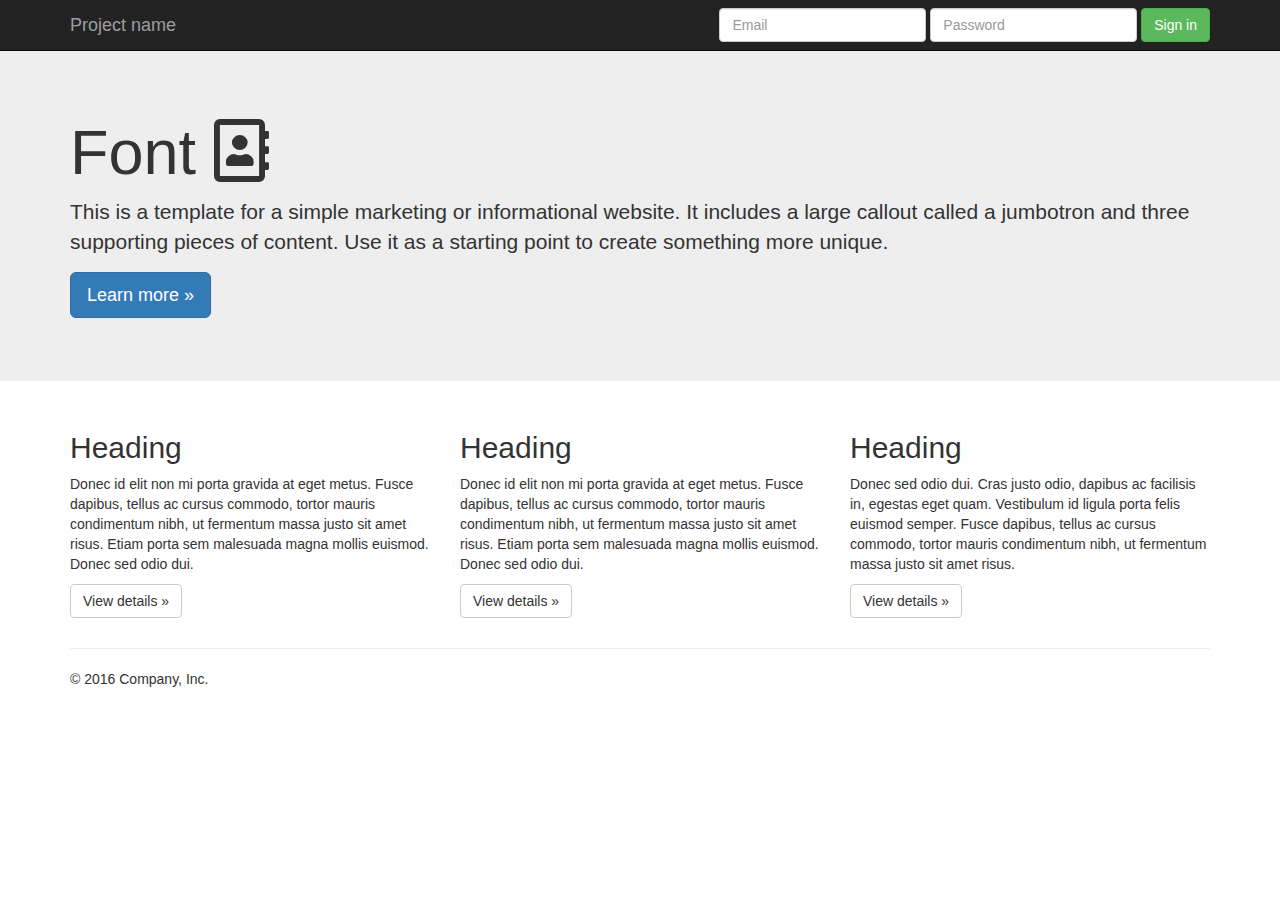
==== index.html @ 23d14075 "inicio, css y fontawesome" ====
<!DOCTYPE html>
<html lang="en">
  <head>
    <meta charset="utf-8">
    <meta http-equiv="X-UA-Compatible" content="IE=edge">
    <meta name="viewport" content="width=device-width, initial-scale=1">
    <!-- The above 3 meta tags *must* come first in the head; any other head content must come *after* these tags -->
    <meta name="description" content="">
    <meta name="author" content="">


    <title>Jumbotron Template for Bootstrap</title>

    <!-- Bootstrap core CSS -->
    <link href="css/bootstrap.min.css" rel="stylesheet">

    <!-- Custom styles for this template -->
    <link href="css/jumbotron.css" rel="stylesheet">

    <!-- Fontawesome -->
    <link href="css/fontawesome/css/all.min.css" rel="stylesheet">

  </head>

  <body>

    <nav class="navbar navbar-inverse navbar-fixed-top">
      <div class="container">
        <div class="navbar-header">
          <button type="button" class="navbar-toggle collapsed" data-toggle="collapse" data-target="#navbar" aria-expanded="false" aria-controls="navbar">
            <span class="sr-only">Toggle navigation</span>
            <span class="icon-bar"></span>
            <span class="icon-bar"></span>
            <span class="icon-bar"></span>
          </button>
          <a class="navbar-brand" href="#">Project name</a>
        </div>
        <div id="navbar" class="navbar-collapse collapse">
          <form class="navbar-form navbar-right">
            <div class="form-group">
              <input type="text" placeholder="Email" class="form-control">
            </div>
            <div class="form-group">
              <input type="password" placeholder="Password" class="form-control">
            </div>
            <button type="submit" class="btn btn-success">Sign in</button>
          </form>
        </div><!--/.navbar-collapse -->
      </div>
    </nav>

    <!-- Main jumbotron for a primary marketing message or call to action -->
    <div class="jumbotron">
      <div class="container">
        <h1>Font <i class="far fa-address-book"></i></h1>
        <p>This is a template for a simple marketing or informational website. It includes a large callout called a jumbotron and three supporting pieces of content. Use it as a starting point to create something more unique.</p>
        <p><a class="btn btn-primary btn-lg" href="#" role="button">Learn more &raquo;</a></p>
      </div>
    </div>

    <div class="container">
      <!-- Example row of columns -->
      <div class="row">
        <div class="col-md-4">
          <h2>Heading</h2>
          <p>Donec id elit non mi porta gravida at eget metus. Fusce dapibus, tellus ac cursus commodo, tortor mauris condimentum nibh, ut fermentum massa justo sit amet risus. Etiam porta sem malesuada magna mollis euismod. Donec sed odio dui. </p>
          <p><a class="btn btn-default" href="#" role="button">View details &raquo;</a></p>
        </div>
        <div class="col-md-4">
          <h2>Heading</h2>
          <p>Donec id elit non mi porta gravida at eget metus. Fusce dapibus, tellus ac cursus commodo, tortor mauris condimentum nibh, ut fermentum massa justo sit amet risus. Etiam porta sem malesuada magna mollis euismod. Donec sed odio dui. </p>
          <p><a class="btn btn-default" href="#" role="button">View details &raquo;</a></p>
       </div>
        <div class="col-md-4">
          <h2>Heading</h2>
          <p>Donec sed odio dui. Cras justo odio, dapibus ac facilisis in, egestas eget quam. Vestibulum id ligula porta felis euismod semper. Fusce dapibus, tellus ac cursus commodo, tortor mauris condimentum nibh, ut fermentum massa justo sit amet risus.</p>
          <p><a class="btn btn-default" href="#" role="button">View details &raquo;</a></p>
        </div>
      </div>

      <hr>

      <footer>
        <p>&copy; 2016 Company, Inc.</p>
      </footer>
    </div> <!-- /container -->



  </body>
</html>
---- css/jumbotron.css ----
/* Move down content because we have a fixed navbar that is 50px tall */
body {
  padding-top: 50px;
  padding-bottom: 20px;
}
---- css/fontawesome/css/all.min.css ----
.fa,.fab,.fal,.far,.fas{-moz-osx-font-smoothing:grayscale;-webkit-font-smoothing:antialiased;display:inline-block;font-style:normal;font-variant:normal;text-rendering:auto;line-height:1}.fa-lg{font-size:1.33333em;line-height:.75em;vertical-align:-.0667em}.fa-xs{font-size:.75em}.fa-sm{font-size:.875em}.fa-1x{font-size:1em}.fa-2x{font-size:2em}.fa-3x{font-size:3em}.fa-4x{font-size:4em}.fa-5x{font-size:5em}.fa-6x{font-size:6em}.fa-7x{font-size:7em}.fa-8x{font-size:8em}.fa-9x{font-size:9em}.fa-10x{font-size:10em}.fa-fw{text-align:center;width:1.25em}.fa-ul{list-style-type:none;margin-left:2.5em;padding-left:0}.fa-ul>li{position:relative}.fa-li{left:-2em;position:absolute;text-align:center;width:2em;line-height:inherit}.fa-border{border:.08em solid #eee;border-radius:.1em;padding:.2em .25em .15em}.fa-pull-left{float:left}.fa-pull-right{float:right}.fa.fa-pull-left,.fab.fa-pull-left,.fal.fa-pull-left,.far.fa-pull-left,.fas.fa-pull-left{margin-right:.3em}.fa.fa-pull-right,.fab.fa-pull-right,.fal.fa-pull-right,.far.fa-pull-right,.fas.fa-pull-right{margin-left:.3em}.fa-spin{animation:fa-spin 2s infinite linear}.fa-pulse{animation:fa-spin 1s infinite steps(8)}@keyframes fa-spin{0%{transform:rotate(0deg)}to{transform:rotate(1turn)}}.fa-rotate-90{-ms-filter:"progid:DXImageTransform.Microsoft.BasicImage(rotation=1)";transform:rotate(90deg)}.fa-rotate-180{-ms-filter:"progid:DXImageTransform.Microsoft.BasicImage(rotation=2)";transform:rotate(180deg)}.fa-rotate-270{-ms-filter:"progid:DXImageTransform.Microsoft.BasicImage(rotation=3)";transform:rotate(270deg)}.fa-flip-horizontal{-ms-filter:"progid:DXImageTransform.Microsoft.BasicImage(rotation=0, mirror=1)";transform:scaleX(-1)}.fa-flip-vertical{transform:scaleY(-1)}.fa-flip-both,.fa-flip-horizontal.fa-flip-vertical,.fa-flip-vertical{-ms-filter:"progid:DXImageTransform.Microsoft.BasicImage(rotation=2, mirror=1)"}.fa-flip-both,.fa-flip-horizontal.fa-flip-vertical{transform:scale(-1)}:root .fa-flip-both,:root .fa-flip-horizontal,:root .fa-flip-vertical,:root .fa-rotate-90,:root .fa-rotate-180,:root .fa-rotate-270{filter:none}.fa-stack{display:inline-block;height:2em;line-height:2em;position:relative;vertical-align:middle;width:2.5em}.fa-stack-1x,.fa-stack-2x{left:0;position:absolute;text-align:center;width:100%}.fa-stack-1x{line-height:inherit}.fa-stack-2x{font-size:2em}.fa-inverse{color:#fff}.fa-500px:before{content:"\f26e"}.fa-accessible-icon:before{content:"\f368"}.fa-accusoft:before{content:"\f369"}.fa-acquisitions-incorporated:before{content:"\f6af"}.fa-ad:before{content:"\f641"}.fa-address-book:before{content:"\f2b9"}.fa-address-card:before{content:"\f2bb"}.fa-adjust:before{content:"\f042"}.fa-adn:before{content:"\f170"}.fa-adobe:before{content:"\f778"}.fa-adversal:before{content:"\f36a"}.fa-affiliatetheme:before{content:"\f36b"}.fa-air-freshener:before{content:"\f5d0"}.fa-algolia:before{content:"\f36c"}.fa-align-center:before{content:"\f037"}.fa-align-justify:before{content:"\f039"}.fa-align-left:before{content:"\f036"}.fa-align-right:before{content:"\f038"}.fa-alipay:before{content:"\f642"}.fa-allergies:before{content:"\f461"}.fa-amazon:before{content:"\f270"}.fa-amazon-pay:before{content:"\f42c"}.fa-ambulance:before{content:"\f0f9"}.fa-american-sign-language-interpreting:before{content:"\f2a3"}.fa-amilia:before{content:"\f36d"}.fa-anchor:before{content:"\f13d"}.fa-android:before{content:"\f17b"}.fa-angellist:before{content:"\f209"}.fa-angle-double-down:before{content:"\f103"}.fa-angle-double-left:before{content:"\f100"}.fa-angle-double-right:before{content:"\f101"}.fa-angle-double-up:before{content:"\f102"}.fa-angle-down:before{content:"\f107"}.fa-angle-left:before{content:"\f104"}.fa-angle-right:before{content:"\f105"}.fa-angle-up:before{content:"\f106"}.fa-angry:before{content:"\f556"}.fa-angrycreative:before{content:"\f36e"}.fa-angular:before{content:"\f420"}.fa-ankh:before{content:"\f644"}.fa-app-store:before{content:"\f36f"}.fa-app-store-ios:before{content:"\f370"}.fa-apper:before{content:"\f371"}.fa-apple:before{content:"\f179"}.fa-apple-alt:before{content:"\f5d1"}.fa-apple-pay:before{content:"\f415"}.fa-archive:before{content:"\f187"}.fa-archway:before{content:"\f557"}.fa-arrow-alt-circle-down:before{content:"\f358"}.fa-arrow-alt-circle-left:before{content:"\f359"}.fa-arrow-alt-circle-right:before{content:"\f35a"}.fa-arrow-alt-circle-up:before{content:"\f35b"}.fa-arrow-circle-down:before{content:"\f0ab"}.fa-arrow-circle-left:before{content:"\f0a8"}.fa-arrow-circle-right:before{content:"\f0a9"}.fa-arrow-circle-up:before{content:"\f0aa"}.fa-arrow-down:before{content:"\f063"}.fa-arrow-left:before{content:"\f060"}.fa-arrow-right:before{content:"\f061"}.fa-arrow-up:before{content:"\f062"}.fa-arrows-alt:before{content:"\f0b2"}.fa-arrows-alt-h:before{content:"\f337"}.fa-arrows-alt-v:before{content:"\f338"}.fa-artstation:before{content:"\f77a"}.fa-assistive-listening-systems:before{content:"\f2a2"}.fa-asterisk:before{content:"\f069"}.fa-asymmetrik:before{content:"\f372"}.fa-at:before{content:"\f1fa"}.fa-atlas:before{content:"\f558"}.fa-atlassian:before{content:"\f77b"}.fa-atom:before{content:"\f5d2"}.fa-audible:before{content:"\f373"}.fa-audio-description:before{content:"\f29e"}.fa-autoprefixer:before{content:"\f41c"}.fa-avianex:before{content:"\f374"}.fa-aviato:before{content:"\f421"}.fa-award:before{content:"\f559"}.fa-aws:before{content:"\f375"}.fa-baby:before{content:"\f77c"}.fa-baby-carriage:before{content:"\f77d"}.fa-backspace:before{content:"\f55a"}.fa-backward:before{content:"\f04a"}.fa-bacon:before{content:"\f7e5"}.fa-balance-scale:before{content:"\f24e"}.fa-ban:before{content:"\f05e"}.fa-band-aid:before{content:"\f462"}.fa-bandcamp:before{content:"\f2d5"}.fa-barcode:before{content:"\f02a"}.fa-bars:before{content:"\f0c9"}.fa-baseball-ball:before{content:"\f433"}.fa-basketball-ball:before{content:"\f434"}.fa-bath:before{content:"\f2cd"}.fa-battery-empty:before{content:"\f244"}.fa-battery-full:before{content:"\f240"}.fa-battery-half:before{content:"\f242"}.fa-battery-quarter:before{content:"\f243"}.fa-battery-three-quarters:before{content:"\f241"}.fa-bed:before{content:"\f236"}.fa-beer:before{content:"\f0fc"}.fa-behance:before{content:"\f1b4"}.fa-behance-square:before{content:"\f1b5"}.fa-bell:before{content:"\f0f3"}.fa-bell-slash:before{content:"\f1f6"}.fa-bezier-curve:before{content:"\f55b"}.fa-bible:before{content:"\f647"}.fa-bicycle:before{content:"\f206"}.fa-bimobject:before{content:"\f378"}.fa-binoculars:before{content:"\f1e5"}.fa-biohazard:before{content:"\f780"}.fa-birthday-cake:before{content:"\f1fd"}.fa-bitbucket:before{content:"\f171"}.fa-bitcoin:before{content:"\f379"}.fa-bity:before{content:"\f37a"}.fa-black-tie:before{content:"\f27e"}.fa-blackberry:before{content:"\f37b"}.fa-blender:before{content:"\f517"}.fa-blender-phone:before{content:"\f6b6"}.fa-blind:before{content:"\f29d"}.fa-blog:before{content:"\f781"}.fa-blogger:before{content:"\f37c"}.fa-blogger-b:before{content:"\f37d"}.fa-bluetooth:before{content:"\f293"}.fa-bluetooth-b:before{content:"\f294"}.fa-bold:before{content:"\f032"}.fa-bolt:before{content:"\f0e7"}.fa-bomb:before{content:"\f1e2"}.fa-bone:before{content:"\f5d7"}.fa-bong:before{content:"\f55c"}.fa-book:before{content:"\f02d"}.fa-book-dead:before{content:"\f6b7"}.fa-book-medical:before{content:"\f7e6"}.fa-book-open:before{content:"\f518"}.fa-book-reader:before{content:"\f5da"}.fa-bookmark:before{content:"\f02e"}.fa-bowling-ball:before{content:"\f436"}.fa-box:before{content:"\f466"}.fa-box-open:before{content:"\f49e"}.fa-boxes:before{content:"\f468"}.fa-braille:before{content:"\f2a1"}.fa-brain:before{content:"\f5dc"}.fa-bread-slice:before{content:"\f7ec"}.fa-briefcase:before{content:"\f0b1"}.fa-briefcase-medical:before{content:"\f469"}.fa-broadcast-tower:before{content:"\f519"}.fa-broom:before{content:"\f51a"}.fa-brush:before{content:"\f55d"}.fa-btc:before{content:"\f15a"}.fa-bug:before{content:"\f188"}.fa-building:before{content:"\f1ad"}.fa-bullhorn:before{content:"\f0a1"}.fa-bullseye:before{content:"\f140"}.fa-burn:before{content:"\f46a"}.fa-buromobelexperte:before{content:"\f37f"}.fa-bus:before{content:"\f207"}.fa-bus-alt:before{content:"\f55e"}.fa-business-time:before{content:"\f64a"}.fa-buysellads:before{content:"\f20d"}.fa-calculator:before{content:"\f1ec"}.fa-calendar:before{content:"\f133"}.fa-calendar-alt:before{content:"\f073"}.fa-calendar-check:before{content:"\f274"}.fa-calendar-day:before{content:"\f783"}.fa-calendar-minus:before{content:"\f272"}.fa-calendar-plus:before{content:"\f271"}.fa-calendar-times:before{content:"\f273"}.fa-calendar-week:before{content:"\f784"}.fa-camera:before{content:"\f030"}.fa-camera-retro:before{content:"\f083"}.fa-campground:before{content:"\f6bb"}.fa-canadian-maple-leaf:before{content:"\f785"}.fa-candy-cane:before{content:"\f786"}.fa-cannabis:before{content:"\f55f"}.fa-capsules:before{content:"\f46b"}.fa-car:before{content:"\f1b9"}.fa-car-alt:before{content:"\f5de"}.fa-car-battery:before{content:"\f5df"}.fa-car-crash:before{content:"\f5e1"}.fa-car-side:before{content:"\f5e4"}.fa-caret-down:before{content:"\f0d7"}.fa-caret-left:before{content:"\f0d9"}.fa-caret-right:before{content:"\f0da"}.fa-caret-square-down:before{content:"\f150"}.fa-caret-square-left:before{content:"\f191"}.fa-caret-square-right:before{content:"\f152"}.fa-caret-square-up:before{content:"\f151"}.fa-caret-up:before{content:"\f0d8"}.fa-carrot:before{content:"\f787"}.fa-cart-arrow-down:before{content:"\f218"}.fa-cart-plus:before{content:"\f217"}.fa-cash-register:before{content:"\f788"}.fa-cat:before{content:"\f6be"}.fa-cc-amazon-pay:before{content:"\f42d"}.fa-cc-amex:before{content:"\f1f3"}.fa-cc-apple-pay:before{content:"\f416"}.fa-cc-diners-club:before{content:"\f24c"}.fa-cc-discover:before{content:"\f1f2"}.fa-cc-jcb:before{content:"\f24b"}.fa-cc-mastercard:before{content:"\f1f1"}.fa-cc-paypal:before{content:"\f1f4"}.fa-cc-stripe:before{content:"\f1f5"}.fa-cc-visa:before{content:"\f1f0"}.fa-centercode:before{content:"\f380"}.fa-centos:before{content:"\f789"}.fa-certificate:before{content:"\f0a3"}.fa-chair:before{content:"\f6c0"}.fa-chalkboard:before{content:"\f51b"}.fa-chalkboard-teacher:before{content:"\f51c"}.fa-charging-station:before{content:"\f5e7"}.fa-chart-area:before{content:"\f1fe"}.fa-chart-bar:before{content:"\f080"}.fa-chart-line:before{content:"\f201"}.fa-chart-pie:before{content:"\f200"}.fa-check:before{content:"\f00c"}.fa-check-circle:before{content:"\f058"}.fa-check-double:before{content:"\f560"}.fa-check-square:before{content:"\f14a"}.fa-cheese:before{content:"\f7ef"}.fa-chess:before{content:"\f439"}.fa-chess-bishop:before{content:"\f43a"}.fa-chess-board:before{content:"\f43c"}.fa-chess-king:before{content:"\f43f"}.fa-chess-knight:before{content:"\f441"}.fa-chess-pawn:before{content:"\f443"}.fa-chess-queen:before{content:"\f445"}.fa-chess-rook:before{content:"\f447"}.fa-chevron-circle-down:before{content:"\f13a"}.fa-chevron-circle-left:before{content:"\f137"}.fa-chevron-circle-right:before{content:"\f138"}.fa-chevron-circle-up:before{content:"\f139"}.fa-chevron-down:before{content:"\f078"}.fa-chevron-left:before{content:"\f053"}.fa-chevron-right:before{content:"\f054"}.fa-chevron-up:before{content:"\f077"}.fa-child:before{content:"\f1ae"}.fa-chrome:before{content:"\f268"}.fa-church:before{content:"\f51d"}.fa-circle:before{content:"\f111"}.fa-circle-notch:before{content:"\f1ce"}.fa-city:before{content:"\f64f"}.fa-clinic-medical:before{content:"\f7f2"}.fa-clipboard:before{content:"\f328"}.fa-clipboard-check:before{content:"\f46c"}.fa-clipboard-list:before{content:"\f46d"}.fa-clock:before{content:"\f017"}.fa-clone:before{content:"\f24d"}.fa-closed-captioning:before{content:"\f20a"}.fa-cloud:before{content:"\f0c2"}.fa-cloud-download-alt:before{content:"\f381"}.fa-cloud-meatball:before{content:"\f73b"}.fa-cloud-moon:before{content:"\f6c3"}.fa-cloud-moon-rain:before{content:"\f73c"}.fa-cloud-rain:before{content:"\f73d"}.fa-cloud-showers-heavy:before{content:"\f740"}.fa-cloud-sun:before{content:"\f6c4"}.fa-cloud-sun-rain:before{content:"\f743"}.fa-cloud-upload-alt:before{content:"\f382"}.fa-cloudscale:before{content:"\f383"}.fa-cloudsmith:before{content:"\f384"}.fa-cloudversify:before{content:"\f385"}.fa-cocktail:before{content:"\f561"}.fa-code:before{content:"\f121"}.fa-code-branch:before{content:"\f126"}.fa-codepen:before{content:"\f1cb"}.fa-codiepie:before{content:"\f284"}.fa-coffee:before{content:"\f0f4"}.fa-cog:before{content:"\f013"}.fa-cogs:before{content:"\f085"}.fa-coins:before{content:"\f51e"}.fa-columns:before{content:"\f0db"}.fa-comment:before{content:"\f075"}.fa-comment-alt:before{content:"\f27a"}.fa-comment-dollar:before{content:"\f651"}.fa-comment-dots:before{content:"\f4ad"}.fa-comment-medical:before{content:"\f7f5"}.fa-comment-slash:before{content:"\f4b3"}.fa-comments:before{content:"\f086"}.fa-comments-dollar:before{content:"\f653"}.fa-compact-disc:before{content:"\f51f"}.fa-compass:before{content:"\f14e"}.fa-compress:before{content:"\f066"}.fa-compress-arrows-alt:before{content:"\f78c"}.fa-concierge-bell:before{content:"\f562"}.fa-confluence:before{content:"\f78d"}.fa-connectdevelop:before{content:"\f20e"}.fa-contao:before{content:"\f26d"}.fa-cookie:before{content:"\f563"}.fa-cookie-bite:before{content:"\f564"}.fa-copy:before{content:"\f0c5"}.fa-copyright:before{content:"\f1f9"}.fa-couch:before{content:"\f4b8"}.fa-cpanel:before{content:"\f388"}.fa-creative-commons:before{content:"\f25e"}.fa-creative-commons-by:before{content:"\f4e7"}.fa-creative-commons-nc:before{content:"\f4e8"}.fa-creative-commons-nc-eu:before{content:"\f4e9"}.fa-creative-commons-nc-jp:before{content:"\f4ea"}.fa-creative-commons-nd:before{content:"\f4eb"}.fa-creative-commons-pd:before{content:"\f4ec"}.fa-creative-commons-pd-alt:before{content:"\f4ed"}.fa-creative-commons-remix:before{content:"\f4ee"}.fa-creative-commons-sa:before{content:"\f4ef"}.fa-creative-commons-sampling:before{content:"\f4f0"}.fa-creative-commons-sampling-plus:before{content:"\f4f1"}.fa-creative-commons-share:before{content:"\f4f2"}.fa-creative-commons-zero:before{content:"\f4f3"}.fa-credit-card:before{content:"\f09d"}.fa-critical-role:before{content:"\f6c9"}.fa-crop:before{content:"\f125"}.fa-crop-alt:before{content:"\f565"}.fa-cross:before{content:"\f654"}.fa-crosshairs:before{content:"\f05b"}.fa-crow:before{content:"\f520"}.fa-crown:before{content:"\f521"}.fa-crutch:before{content:"\f7f7"}.fa-css3:before{content:"\f13c"}.fa-css3-alt:before{content:"\f38b"}.fa-cube:before{content:"\f1b2"}.fa-cubes:before{content:"\f1b3"}.fa-cut:before{content:"\f0c4"}.fa-cuttlefish:before{content:"\f38c"}.fa-d-and-d:before{content:"\f38d"}.fa-d-and-d-beyond:before{content:"\f6ca"}.fa-dashcube:before{content:"\f210"}.fa-database:before{content:"\f1c0"}.fa-deaf:before{content:"\f2a4"}.fa-delicious:before{content:"\f1a5"}.fa-democrat:before{content:"\f747"}.fa-deploydog:before{content:"\f38e"}.fa-deskpro:before{content:"\f38f"}.fa-desktop:before{content:"\f108"}.fa-dev:before{content:"\f6cc"}.fa-deviantart:before{content:"\f1bd"}.fa-dharmachakra:before{content:"\f655"}.fa-dhl:before{content:"\f790"}.fa-diagnoses:before{content:"\f470"}.fa-diaspora:before{content:"\f791"}.fa-dice:before{content:"\f522"}.fa-dice-d20:before{content:"\f6cf"}.fa-dice-d6:before{content:"\f6d1"}.fa-dice-five:before{content:"\f523"}.fa-dice-four:before{content:"\f524"}.fa-dice-one:before{content:"\f525"}.fa-dice-six:before{content:"\f526"}.fa-dice-three:before{content:"\f527"}.fa-dice-two:before{content:"\f528"}.fa-digg:before{content:"\f1a6"}.fa-digital-ocean:before{content:"\f391"}.fa-digital-tachograph:before{content:"\f566"}.fa-directions:before{content:"\f5eb"}.fa-discord:before{content:"\f392"}.fa-discourse:before{content:"\f393"}.fa-divide:before{content:"\f529"}.fa-dizzy:before{content:"\f567"}.fa-dna:before{content:"\f471"}.fa-dochub:before{content:"\f394"}.fa-docker:before{content:"\f395"}.fa-dog:before{content:"\f6d3"}.fa-dollar-sign:before{content:"\f155"}.fa-dolly:before{content:"\f472"}.fa-dolly-flatbed:before{content:"\f474"}.fa-donate:before{content:"\f4b9"}.fa-door-closed:before{content:"\f52a"}.fa-door-open:before{content:"\f52b"}.fa-dot-circle:before{content:"\f192"}.fa-dove:before{content:"\f4ba"}.fa-download:before{content:"\f019"}.fa-draft2digital:before{content:"\f396"}.fa-drafting-compass:before{content:"\f568"}.fa-dragon:before{content:"\f6d5"}.fa-draw-polygon:before{content:"\f5ee"}.fa-dribbble:before{content:"\f17d"}.fa-dribbble-square:before{content:"\f397"}.fa-dropbox:before{content:"\f16b"}.fa-drum:before{content:"\f569"}.fa-drum-steelpan:before{content:"\f56a"}.fa-drumstick-bite:before{content:"\f6d7"}.fa-drupal:before{content:"\f1a9"}.fa-dumbbell:before{content:"\f44b"}.fa-dumpster:before{content:"\f793"}.fa-dumpster-fire:before{content:"\f794"}.fa-dungeon:before{content:"\f6d9"}.fa-dyalog:before{content:"\f399"}.fa-earlybirds:before{content:"\f39a"}.fa-ebay:before{content:"\f4f4"}.fa-edge:before{content:"\f282"}.fa-edit:before{content:"\f044"}.fa-egg:before{content:"\f7fb"}.fa-eject:before{content:"\f052"}.fa-elementor:before{content:"\f430"}.fa-ellipsis-h:before{content:"\f141"}.fa-ellipsis-v:before{content:"\f142"}.fa-ello:before{content:"\f5f1"}.fa-ember:before{content:"\f423"}.fa-empire:before{content:"\f1d1"}.fa-envelope:before{content:"\f0e0"}.fa-envelope-open:before{content:"\f2b6"}.fa-envelope-open-text:before{content:"\f658"}.fa-envelope-square:before{content:"\f199"}.fa-envira:before{content:"\f299"}.fa-equals:before{content:"\f52c"}.fa-eraser:before{content:"\f12d"}.fa-erlang:before{content:"\f39d"}.fa-ethereum:before{content:"\f42e"}.fa-ethernet:before{content:"\f796"}.fa-etsy:before{content:"\f2d7"}.fa-euro-sign:before{content:"\f153"}.fa-exchange-alt:before{content:"\f362"}.fa-exclamation:before{content:"\f12a"}.fa-exclamation-circle:before{content:"\f06a"}.fa-exclamation-triangle:before{content:"\f071"}.fa-expand:before{content:"\f065"}.fa-expand-arrows-alt:before{content:"\f31e"}.fa-expeditedssl:before{content:"\f23e"}.fa-external-link-alt:before{content:"\f35d"}.fa-external-link-square-alt:before{content:"\f360"}.fa-eye:before{content:"\f06e"}.fa-eye-dropper:before{content:"\f1fb"}.fa-eye-slash:before{content:"\f070"}.fa-facebook:before{content:"\f09a"}.fa-facebook-f:before{content:"\f39e"}.fa-facebook-messenger:before{content:"\f39f"}.fa-facebook-square:before{content:"\f082"}.fa-fantasy-flight-games:before{content:"\f6dc"}.fa-fast-backward:before{content:"\f049"}.fa-fast-forward:before{content:"\f050"}.fa-fax:before{content:"\f1ac"}.fa-feather:before{content:"\f52d"}.fa-feather-alt:before{content:"\f56b"}.fa-fedex:before{content:"\f797"}.fa-fedora:before{content:"\f798"}.fa-female:before{content:"\f182"}.fa-fighter-jet:before{content:"\f0fb"}.fa-figma:before{content:"\f799"}.fa-file:before{content:"\f15b"}.fa-file-alt:before{content:"\f15c"}.fa-file-archive:before{content:"\f1c6"}.fa-file-audio:before{content:"\f1c7"}.fa-file-code:before{content:"\f1c9"}.fa-file-contract:before{content:"\f56c"}.fa-file-csv:before{content:"\f6dd"}.fa-file-download:before{content:"\f56d"}.fa-file-excel:before{content:"\f1c3"}.fa-file-export:before{content:"\f56e"}.fa-file-image:before{content:"\f1c5"}.fa-file-import:before{content:"\f56f"}.fa-file-invoice:before{content:"\f570"}.fa-file-invoice-dollar:before{content:"\f571"}.fa-file-medical:before{content:"\f477"}.fa-file-medical-alt:before{content:"\f478"}.fa-file-pdf:before{content:"\f1c1"}.fa-file-powerpoint:before{content:"\f1c4"}.fa-file-prescription:before{content:"\f572"}.fa-file-signature:before{content:"\f573"}.fa-file-upload:before{content:"\f574"}.fa-file-video:before{content:"\f1c8"}.fa-file-word:before{content:"\f1c2"}.fa-fill:before{content:"\f575"}.fa-fill-drip:before{content:"\f576"}.fa-film:before{content:"\f008"}.fa-filter:before{content:"\f0b0"}.fa-fingerprint:before{content:"\f577"}.fa-fire:before{content:"\f06d"}.fa-fire-alt:before{content:"\f7e4"}.fa-fire-extinguisher:before{content:"\f134"}.fa-firefox:before{content:"\f269"}.fa-first-aid:before{content:"\f479"}.fa-first-order:before{content:"\f2b0"}.fa-first-order-alt:before{content:"\f50a"}.fa-firstdraft:before{content:"\f3a1"}.fa-fish:before{content:"\f578"}.fa-fist-raised:before{content:"\f6de"}.fa-flag:before{content:"\f024"}.fa-flag-checkered:before{content:"\f11e"}.fa-flag-usa:before{content:"\f74d"}.fa-flask:before{content:"\f0c3"}.fa-flickr:before{content:"\f16e"}.fa-flipboard:before{content:"\f44d"}.fa-flushed:before{content:"\f579"}.fa-fly:before{content:"\f417"}.fa-folder:before{content:"\f07b"}.fa-folder-minus:before{content:"\f65d"}.fa-folder-open:before{content:"\f07c"}.fa-folder-plus:before{content:"\f65e"}.fa-font:before{content:"\f031"}.fa-font-awesome:before{content:"\f2b4"}.fa-font-awesome-alt:before{content:"\f35c"}.fa-font-awesome-flag:before{content:"\f425"}.fa-font-awesome-logo-full:before{content:"\f4e6"}.fa-fonticons:before{content:"\f280"}.fa-fonticons-fi:before{content:"\f3a2"}.fa-football-ball:before{content:"\f44e"}.fa-fort-awesome:before{content:"\f286"}.fa-fort-awesome-alt:before{content:"\f3a3"}.fa-forumbee:before{content:"\f211"}.fa-forward:before{content:"\f04e"}.fa-foursquare:before{content:"\f180"}.fa-free-code-camp:before{content:"\f2c5"}.fa-freebsd:before{content:"\f3a4"}.fa-frog:before{content:"\f52e"}.fa-frown:before{content:"\f119"}.fa-frown-open:before{content:"\f57a"}.fa-fulcrum:before{content:"\f50b"}.fa-funnel-dollar:before{content:"\f662"}.fa-futbol:before{content:"\f1e3"}.fa-galactic-republic:before{content:"\f50c"}.fa-galactic-senate:before{content:"\f50d"}.fa-gamepad:before{content:"\f11b"}.fa-gas-pump:before{content:"\f52f"}.fa-gavel:before{content:"\f0e3"}.fa-gem:before{content:"\f3a5"}.fa-genderless:before{content:"\f22d"}.fa-get-pocket:before{content:"\f265"}.fa-gg:before{content:"\f260"}.fa-gg-circle:before{content:"\f261"}.fa-ghost:before{content:"\f6e2"}.fa-gift:before{content:"\f06b"}.fa-gifts:before{content:"\f79c"}.fa-git:before{content:"\f1d3"}.fa-git-square:before{content:"\f1d2"}.fa-github:before{content:"\f09b"}.fa-github-alt:before{content:"\f113"}.fa-github-square:before{content:"\f092"}.fa-gitkraken:before{content:"\f3a6"}.fa-gitlab:before{content:"\f296"}.fa-gitter:before{content:"\f426"}.fa-glass-cheers:before{content:"\f79f"}.fa-glass-martini:before{content:"\f000"}.fa-glass-martini-alt:before{content:"\f57b"}.fa-glass-whiskey:before{content:"\f7a0"}.fa-glasses:before{content:"\f530"}.fa-glide:before{content:"\f2a5"}.fa-glide-g:before{content:"\f2a6"}.fa-globe:before{content:"\f0ac"}.fa-globe-africa:before{content:"\f57c"}.fa-globe-americas:before{content:"\f57d"}.fa-globe-asia:before{content:"\f57e"}.fa-globe-europe:before{content:"\f7a2"}.fa-gofore:before{content:"\f3a7"}.fa-golf-ball:before{content:"\f450"}.fa-goodreads:before{content:"\f3a8"}.fa-goodreads-g:before{content:"\f3a9"}.fa-google:before{content:"\f1a0"}.fa-google-drive:before{content:"\f3aa"}.fa-google-play:before{content:"\f3ab"}.fa-google-plus:before{content:"\f2b3"}.fa-google-plus-g:before{content:"\f0d5"}.fa-google-plus-square:before{content:"\f0d4"}.fa-google-wallet:before{content:"\f1ee"}.fa-gopuram:before{content:"\f664"}.fa-graduation-cap:before{content:"\f19d"}.fa-gratipay:before{content:"\f184"}.fa-grav:before{content:"\f2d6"}.fa-greater-than:before{content:"\f531"}.fa-greater-than-equal:before{content:"\f532"}.fa-grimace:before{content:"\f57f"}.fa-grin:before{content:"\f580"}.fa-grin-alt:before{content:"\f581"}.fa-grin-beam:before{content:"\f582"}.fa-grin-beam-sweat:before{content:"\f583"}.fa-grin-hearts:before{content:"\f584"}.fa-grin-squint:before{content:"\f585"}.fa-grin-squint-tears:before{content:"\f586"}.fa-grin-stars:before{content:"\f587"}.fa-grin-tears:before{content:"\f588"}.fa-grin-tongue:before{content:"\f589"}.fa-grin-tongue-squint:before{content:"\f58a"}.fa-grin-tongue-wink:before{content:"\f58b"}.fa-grin-wink:before{content:"\f58c"}.fa-grip-horizontal:before{content:"\f58d"}.fa-grip-lines:before{content:"\f7a4"}.fa-grip-lines-vertical:before{content:"\f7a5"}.fa-grip-vertical:before{content:"\f58e"}.fa-gripfire:before{content:"\f3ac"}.fa-grunt:before{content:"\f3ad"}.fa-guitar:before{content:"\f7a6"}.fa-gulp:before{content:"\f3ae"}.fa-h-square:before{content:"\f0fd"}.fa-hacker-news:before{content:"\f1d4"}.fa-hacker-news-square:before{content:"\f3af"}.fa-hackerrank:before{content:"\f5f7"}.fa-hamburger:before{content:"\f805"}.fa-hammer:before{content:"\f6e3"}.fa-hamsa:before{content:"\f665"}.fa-hand-holding:before{content:"\f4bd"}.fa-hand-holding-heart:before{content:"\f4be"}.fa-hand-holding-usd:before{content:"\f4c0"}.fa-hand-lizard:before{content:"\f258"}.fa-hand-middle-finger:before{content:"\f806"}.fa-hand-paper:before{content:"\f256"}.fa-hand-peace:before{content:"\f25b"}.fa-hand-point-down:before{content:"\f0a7"}.fa-hand-point-left:before{content:"\f0a5"}.fa-hand-point-right:before{content:"\f0a4"}.fa-hand-point-up:before{content:"\f0a6"}.fa-hand-pointer:before{content:"\f25a"}.fa-hand-rock:before{content:"\f255"}.fa-hand-scissors:before{content:"\f257"}.fa-hand-spock:before{content:"\f259"}.fa-hands:before{content:"\f4c2"}.fa-hands-helping:before{content:"\f4c4"}.fa-handshake:before{content:"\f2b5"}.fa-hanukiah:before{content:"\f6e6"}.fa-hard-hat:before{content:"\f807"}.fa-hashtag:before{content:"\f292"}.fa-hat-wizard:before{content:"\f6e8"}.fa-haykal:before{content:"\f666"}.fa-hdd:before{content:"\f0a0"}.fa-heading:before{content:"\f1dc"}.fa-headphones:before{content:"\f025"}.fa-headphones-alt:before{content:"\f58f"}.fa-headset:before{content:"\f590"}.fa-heart:before{content:"\f004"}.fa-heart-broken:before{content:"\f7a9"}.fa-heartbeat:before{content:"\f21e"}.fa-helicopter:before{content:"\f533"}.fa-highlighter:before{content:"\f591"}.fa-hiking:before{content:"\f6ec"}.fa-hippo:before{content:"\f6ed"}.fa-hips:before{content:"\f452"}.fa-hire-a-helper:before{content:"\f3b0"}.fa-history:before{content:"\f1da"}.fa-hockey-puck:before{content:"\f453"}.fa-holly-berry:before{content:"\f7aa"}.fa-home:before{content:"\f015"}.fa-hooli:before{content:"\f427"}.fa-hornbill:before{content:"\f592"}.fa-horse:before{content:"\f6f0"}.fa-horse-head:before{content:"\f7ab"}.fa-hospital:before{content:"\f0f8"}.fa-hospital-alt:before{content:"\f47d"}.fa-hospital-symbol:before{content:"\f47e"}.fa-hot-tub:before{content:"\f593"}.fa-hotdog:before{content:"\f80f"}.fa-hotel:before{content:"\f594"}.fa-hotjar:before{content:"\f3b1"}.fa-hourglass:before{content:"\f254"}.fa-hourglass-end:before{content:"\f253"}.fa-hourglass-half:before{content:"\f252"}.fa-hourglass-start:before{content:"\f251"}.fa-house-damage:before{content:"\f6f1"}.fa-houzz:before{content:"\f27c"}.fa-hryvnia:before{content:"\f6f2"}.fa-html5:before{content:"\f13b"}.fa-hubspot:before{content:"\f3b2"}.fa-i-cursor:before{content:"\f246"}.fa-ice-cream:before{content:"\f810"}.fa-icicles:before{content:"\f7ad"}.fa-id-badge:before{content:"\f2c1"}.fa-id-card:before{content:"\f2c2"}.fa-id-card-alt:before{content:"\f47f"}.fa-igloo:before{content:"\f7ae"}.fa-image:before{content:"\f03e"}.fa-images:before{content:"\f302"}.fa-imdb:before{content:"\f2d8"}.fa-inbox:before{content:"\f01c"}.fa-indent:before{content:"\f03c"}.fa-industry:before{content:"\f275"}.fa-infinity:before{content:"\f534"}.fa-info:before{content:"\f129"}.fa-info-circle:before{content:"\f05a"}.fa-instagram:before{content:"\f16d"}.fa-intercom:before{content:"\f7af"}.fa-internet-explorer:before{content:"\f26b"}.fa-invision:before{content:"\f7b0"}.fa-ioxhost:before{content:"\f208"}.fa-italic:before{content:"\f033"}.fa-itunes:before{content:"\f3b4"}.fa-itunes-note:before{content:"\f3b5"}.fa-java:before{content:"\f4e4"}.fa-jedi:before{content:"\f669"}.fa-jedi-order:before{content:"\f50e"}.fa-jenkins:before{content:"\f3b6"}.fa-jira:before{content:"\f7b1"}.fa-joget:before{content:"\f3b7"}.fa-joint:before{content:"\f595"}.fa-joomla:before{content:"\f1aa"}.fa-journal-whills:before{content:"\f66a"}.fa-js:before{content:"\f3b8"}.fa-js-square:before{content:"\f3b9"}.fa-jsfiddle:before{content:"\f1cc"}.fa-kaaba:before{content:"\f66b"}.fa-kaggle:before{content:"\f5fa"}.fa-key:before{content:"\f084"}.fa-keybase:before{content:"\f4f5"}.fa-keyboard:before{content:"\f11c"}.fa-keycdn:before{content:"\f3ba"}.fa-khanda:before{content:"\f66d"}.fa-kickstarter:before{content:"\f3bb"}.fa-kickstarter-k:before{content:"\f3bc"}.fa-kiss:before{content:"\f596"}.fa-kiss-beam:before{content:"\f597"}.fa-kiss-wink-heart:before{content:"\f598"}.fa-kiwi-bird:before{content:"\f535"}.fa-korvue:before{content:"\f42f"}.fa-landmark:before{content:"\f66f"}.fa-language:before{content:"\f1ab"}.fa-laptop:before{content:"\f109"}.fa-laptop-code:before{content:"\f5fc"}.fa-laptop-medical:before{content:"\f812"}.fa-laravel:before{content:"\f3bd"}.fa-lastfm:before{content:"\f202"}.fa-lastfm-square:before{content:"\f203"}.fa-laugh:before{content:"\f599"}.fa-laugh-beam:before{content:"\f59a"}.fa-laugh-squint:before{content:"\f59b"}.fa-laugh-wink:before{content:"\f59c"}.fa-layer-group:before{content:"\f5fd"}.fa-leaf:before{content:"\f06c"}.fa-leanpub:before{content:"\f212"}.fa-lemon:before{content:"\f094"}.fa-less:before{content:"\f41d"}.fa-less-than:before{content:"\f536"}.fa-less-than-equal:before{content:"\f537"}.fa-level-down-alt:before{content:"\f3be"}.fa-level-up-alt:before{content:"\f3bf"}.fa-life-ring:before{content:"\f1cd"}.fa-lightbulb:before{content:"\f0eb"}.fa-line:before{content:"\f3c0"}.fa-link:before{content:"\f0c1"}.fa-linkedin:before{content:"\f08c"}.fa-linkedin-in:before{content:"\f0e1"}.fa-linode:before{content:"\f2b8"}.fa-linux:before{content:"\f17c"}.fa-lira-sign:before{content:"\f195"}.fa-list:before{content:"\f03a"}.fa-list-alt:before{content:"\f022"}.fa-list-ol:before{content:"\f0cb"}.fa-list-ul:before{content:"\f0ca"}.fa-location-arrow:before{content:"\f124"}.fa-lock:before{content:"\f023"}.fa-lock-open:before{content:"\f3c1"}.fa-long-arrow-alt-down:before{content:"\f309"}.fa-long-arrow-alt-left:before{content:"\f30a"}.fa-long-arrow-alt-right:before{content:"\f30b"}.fa-long-arrow-alt-up:before{content:"\f30c"}.fa-low-vision:before{content:"\f2a8"}.fa-luggage-cart:before{content:"\f59d"}.fa-lyft:before{content:"\f3c3"}.fa-magento:before{content:"\f3c4"}.fa-magic:before{content:"\f0d0"}.fa-magnet:before{content:"\f076"}.fa-mail-bulk:before{content:"\f674"}.fa-mailchimp:before{content:"\f59e"}.fa-male:before{content:"\f183"}.fa-mandalorian:before{content:"\f50f"}.fa-map:before{content:"\f279"}.fa-map-marked:before{content:"\f59f"}.fa-map-marked-alt:before{content:"\f5a0"}.fa-map-marker:before{content:"\f041"}.fa-map-marker-alt:before{content:"\f3c5"}.fa-map-pin:before{content:"\f276"}.fa-map-signs:before{content:"\f277"}.fa-markdown:before{content:"\f60f"}.fa-marker:before{content:"\f5a1"}.fa-mars:before{content:"\f222"}.fa-mars-double:before{content:"\f227"}.fa-mars-stroke:before{content:"\f229"}.fa-mars-stroke-h:before{content:"\f22b"}.fa-mars-stroke-v:before{content:"\f22a"}.fa-mask:before{content:"\f6fa"}.fa-mastodon:before{content:"\f4f6"}.fa-maxcdn:before{content:"\f136"}.fa-medal:before{content:"\f5a2"}.fa-medapps:before{content:"\f3c6"}.fa-medium:before{content:"\f23a"}.fa-medium-m:before{content:"\f3c7"}.fa-medkit:before{content:"\f0fa"}.fa-medrt:before{content:"\f3c8"}.fa-meetup:before{content:"\f2e0"}.fa-megaport:before{content:"\f5a3"}.fa-meh:before{content:"\f11a"}.fa-meh-blank:before{content:"\f5a4"}.fa-meh-rolling-eyes:before{content:"\f5a5"}.fa-memory:before{content:"\f538"}.fa-mendeley:before{content:"\f7b3"}.fa-menorah:before{content:"\f676"}.fa-mercury:before{content:"\f223"}.fa-meteor:before{content:"\f753"}.fa-microchip:before{content:"\f2db"}.fa-microphone:before{content:"\f130"}.fa-microphone-alt:before{content:"\f3c9"}.fa-microphone-alt-slash:before{content:"\f539"}.fa-microphone-slash:before{content:"\f131"}.fa-microscope:before{content:"\f610"}.fa-microsoft:before{content:"\f3ca"}.fa-minus:before{content:"\f068"}.fa-minus-circle:before{content:"\f056"}.fa-minus-square:before{content:"\f146"}.fa-mitten:before{content:"\f7b5"}.fa-mix:before{content:"\f3cb"}.fa-mixcloud:before{content:"\f289"}.fa-mizuni:before{content:"\f3cc"}.fa-mobile:before{content:"\f10b"}.fa-mobile-alt:before{content:"\f3cd"}.fa-modx:before{content:"\f285"}.fa-monero:before{content:"\f3d0"}.fa-money-bill:before{content:"\f0d6"}.fa-money-bill-alt:before{content:"\f3d1"}.fa-money-bill-wave:before{content:"\f53a"}.fa-money-bill-wave-alt:before{content:"\f53b"}.fa-money-check:before{content:"\f53c"}.fa-money-check-alt:before{content:"\f53d"}.fa-monument:before{content:"\f5a6"}.fa-moon:before{content:"\f186"}.fa-mortar-pestle:before{content:"\f5a7"}.fa-mosque:before{content:"\f678"}.fa-motorcycle:before{content:"\f21c"}.fa-mountain:before{content:"\f6fc"}.fa-mouse-pointer:before{content:"\f245"}.fa-mug-hot:before{content:"\f7b6"}.fa-music:before{content:"\f001"}.fa-napster:before{content:"\f3d2"}.fa-neos:before{content:"\f612"}.fa-network-wired:before{content:"\f6ff"}.fa-neuter:before{content:"\f22c"}.fa-newspaper:before{content:"\f1ea"}.fa-nimblr:before{content:"\f5a8"}.fa-nintendo-switch:before{content:"\f418"}.fa-node:before{content:"\f419"}.fa-node-js:before{content:"\f3d3"}.fa-not-equal:before{content:"\f53e"}.fa-notes-medical:before{content:"\f481"}.fa-npm:before{content:"\f3d4"}.fa-ns8:before{content:"\f3d5"}.fa-nutritionix:before{content:"\f3d6"}.fa-object-group:before{content:"\f247"}.fa-object-ungroup:before{content:"\f248"}.fa-odnoklassniki:before{content:"\f263"}.fa-odnoklassniki-square:before{content:"\f264"}.fa-oil-can:before{content:"\f613"}.fa-old-republic:before{content:"\f510"}.fa-om:before{content:"\f679"}.fa-opencart:before{content:"\f23d"}.fa-openid:before{content:"\f19b"}.fa-opera:before{content:"\f26a"}.fa-optin-monster:before{content:"\f23c"}.fa-osi:before{content:"\f41a"}.fa-otter:before{content:"\f700"}.fa-outdent:before{content:"\f03b"}.fa-page4:before{content:"\f3d7"}.fa-pagelines:before{content:"\f18c"}.fa-pager:before{content:"\f815"}.fa-paint-brush:before{content:"\f1fc"}.fa-paint-roller:before{content:"\f5aa"}.fa-palette:before{content:"\f53f"}.fa-palfed:before{content:"\f3d8"}.fa-pallet:before{content:"\f482"}.fa-paper-plane:before{content:"\f1d8"}.fa-paperclip:before{content:"\f0c6"}.fa-parachute-box:before{content:"\f4cd"}.fa-paragraph:before{content:"\f1dd"}.fa-parking:before{content:"\f540"}.fa-passport:before{content:"\f5ab"}.fa-pastafarianism:before{content:"\f67b"}.fa-paste:before{content:"\f0ea"}.fa-patreon:before{content:"\f3d9"}.fa-pause:before{content:"\f04c"}.fa-pause-circle:before{content:"\f28b"}.fa-paw:before{content:"\f1b0"}.fa-paypal:before{content:"\f1ed"}.fa-peace:before{content:"\f67c"}.fa-pen:before{content:"\f304"}.fa-pen-alt:before{content:"\f305"}.fa-pen-fancy:before{content:"\f5ac"}.fa-pen-nib:before{content:"\f5ad"}.fa-pen-square:before{content:"\f14b"}.fa-pencil-alt:before{content:"\f303"}.fa-pencil-ruler:before{content:"\f5ae"}.fa-penny-arcade:before{content:"\f704"}.fa-people-carry:before{content:"\f4ce"}.fa-pepper-hot:before{content:"\f816"}.fa-percent:before{content:"\f295"}.fa-percentage:before{content:"\f541"}.fa-periscope:before{content:"\f3da"}.fa-person-booth:before{content:"\f756"}.fa-phabricator:before{content:"\f3db"}.fa-phoenix-framework:before{content:"\f3dc"}.fa-phoenix-squadron:before{content:"\f511"}.fa-phone:before{content:"\f095"}.fa-phone-slash:before{content:"\f3dd"}.fa-phone-square:before{content:"\f098"}.fa-phone-volume:before{content:"\f2a0"}.fa-php:before{content:"\f457"}.fa-pied-piper:before{content:"\f2ae"}.fa-pied-piper-alt:before{content:"\f1a8"}.fa-pied-piper-hat:before{content:"\f4e5"}.fa-pied-piper-pp:before{content:"\f1a7"}.fa-piggy-bank:before{content:"\f4d3"}.fa-pills:before{content:"\f484"}.fa-pinterest:before{content:"\f0d2"}.fa-pinterest-p:before{content:"\f231"}.fa-pinterest-square:before{content:"\f0d3"}.fa-pizza-slice:before{content:"\f818"}.fa-place-of-worship:before{content:"\f67f"}.fa-plane:before{content:"\f072"}.fa-plane-arrival:before{content:"\f5af"}.fa-plane-departure:before{content:"\f5b0"}.fa-play:before{content:"\f04b"}.fa-play-circle:before{content:"\f144"}.fa-playstation:before{content:"\f3df"}.fa-plug:before{content:"\f1e6"}.fa-plus:before{content:"\f067"}.fa-plus-circle:before{content:"\f055"}.fa-plus-square:before{content:"\f0fe"}.fa-podcast:before{content:"\f2ce"}.fa-poll:before{content:"\f681"}.fa-poll-h:before{content:"\f682"}.fa-poo:before{content:"\f2fe"}.fa-poo-storm:before{content:"\f75a"}.fa-poop:before{content:"\f619"}.fa-portrait:before{content:"\f3e0"}.fa-pound-sign:before{content:"\f154"}.fa-power-off:before{content:"\f011"}.fa-pray:before{content:"\f683"}.fa-praying-hands:before{content:"\f684"}.fa-prescription:before{content:"\f5b1"}.fa-prescription-bottle:before{content:"\f485"}.fa-prescription-bottle-alt:before{content:"\f486"}.fa-print:before{content:"\f02f"}.fa-procedures:before{content:"\f487"}.fa-product-hunt:before{content:"\f288"}.fa-project-diagram:before{content:"\f542"}.fa-pushed:before{content:"\f3e1"}.fa-puzzle-piece:before{content:"\f12e"}.fa-python:before{content:"\f3e2"}.fa-qq:before{content:"\f1d6"}.fa-qrcode:before{content:"\f029"}.fa-question:before{content:"\f128"}.fa-question-circle:before{content:"\f059"}.fa-quidditch:before{content:"\f458"}.fa-quinscape:before{content:"\f459"}.fa-quora:before{content:"\f2c4"}.fa-quote-left:before{content:"\f10d"}.fa-quote-right:before{content:"\f10e"}.fa-quran:before{content:"\f687"}.fa-r-project:before{content:"\f4f7"}.fa-radiation:before{content:"\f7b9"}.fa-radiation-alt:before{content:"\f7ba"}.fa-rainbow:before{content:"\f75b"}.fa-random:before{content:"\f074"}.fa-raspberry-pi:before{content:"\f7bb"}.fa-ravelry:before{content:"\f2d9"}.fa-react:before{content:"\f41b"}.fa-reacteurope:before{content:"\f75d"}.fa-readme:before{content:"\f4d5"}.fa-rebel:before{content:"\f1d0"}.fa-receipt:before{content:"\f543"}.fa-recycle:before{content:"\f1b8"}.fa-red-river:before{content:"\f3e3"}.fa-reddit:before{content:"\f1a1"}.fa-reddit-alien:before{content:"\f281"}.fa-reddit-square:before{content:"\f1a2"}.fa-redhat:before{content:"\f7bc"}.fa-redo:before{content:"\f01e"}.fa-redo-alt:before{content:"\f2f9"}.fa-registered:before{content:"\f25d"}.fa-renren:before{content:"\f18b"}.fa-reply:before{content:"\f3e5"}.fa-reply-all:before{content:"\f122"}.fa-replyd:before{content:"\f3e6"}.fa-republican:before{content:"\f75e"}.fa-researchgate:before{content:"\f4f8"}.fa-resolving:before{content:"\f3e7"}.fa-restroom:before{content:"\f7bd"}.fa-retweet:before{content:"\f079"}.fa-rev:before{content:"\f5b2"}.fa-ribbon:before{content:"\f4d6"}.fa-ring:before{content:"\f70b"}.fa-road:before{content:"\f018"}.fa-robot:before{content:"\f544"}.fa-rocket:before{content:"\f135"}.fa-rocketchat:before{content:"\f3e8"}.fa-rockrms:before{content:"\f3e9"}.fa-route:before{content:"\f4d7"}.fa-rss:before{content:"\f09e"}.fa-rss-square:before{content:"\f143"}.fa-ruble-sign:before{content:"\f158"}.fa-ruler:before{content:"\f545"}.fa-ruler-combined:before{content:"\f546"}.fa-ruler-horizontal:before{content:"\f547"}.fa-ruler-vertical:before{content:"\f548"}.fa-running:before{content:"\f70c"}.fa-rupee-sign:before{content:"\f156"}.fa-sad-cry:before{content:"\f5b3"}.fa-sad-tear:before{content:"\f5b4"}.fa-safari:before{content:"\f267"}.fa-sass:before{content:"\f41e"}.fa-satellite:before{content:"\f7bf"}.fa-satellite-dish:before{content:"\f7c0"}.fa-save:before{content:"\f0c7"}.fa-schlix:before{content:"\f3ea"}.fa-school:before{content:"\f549"}.fa-screwdriver:before{content:"\f54a"}.fa-scribd:before{content:"\f28a"}.fa-scroll:before{content:"\f70e"}.fa-sd-card:before{content:"\f7c2"}.fa-search:before{content:"\f002"}.fa-search-dollar:before{content:"\f688"}.fa-search-location:before{content:"\f689"}.fa-search-minus:before{content:"\f010"}.fa-search-plus:before{content:"\f00e"}.fa-searchengin:before{content:"\f3eb"}.fa-seedling:before{content:"\f4d8"}.fa-sellcast:before{content:"\f2da"}.fa-sellsy:before{content:"\f213"}.fa-server:before{content:"\f233"}.fa-servicestack:before{content:"\f3ec"}.fa-shapes:before{content:"\f61f"}.fa-share:before{content:"\f064"}.fa-share-alt:before{content:"\f1e0"}.fa-share-alt-square:before{content:"\f1e1"}.fa-share-square:before{content:"\f14d"}.fa-shekel-sign:before{content:"\f20b"}.fa-shield-alt:before{content:"\f3ed"}.fa-ship:before{content:"\f21a"}.fa-shipping-fast:before{content:"\f48b"}.fa-shirtsinbulk:before{content:"\f214"}.fa-shoe-prints:before{content:"\f54b"}.fa-shopping-bag:before{content:"\f290"}.fa-shopping-basket:before{content:"\f291"}.fa-shopping-cart:before{content:"\f07a"}.fa-shopware:before{content:"\f5b5"}.fa-shower:before{content:"\f2cc"}.fa-shuttle-van:before{content:"\f5b6"}.fa-sign:before{content:"\f4d9"}.fa-sign-in-alt:before{content:"\f2f6"}.fa-sign-language:before{content:"\f2a7"}.fa-sign-out-alt:before{content:"\f2f5"}.fa-signal:before{content:"\f012"}.fa-signature:before{content:"\f5b7"}.fa-sim-card:before{content:"\f7c4"}.fa-simplybuilt:before{content:"\f215"}.fa-sistrix:before{content:"\f3ee"}.fa-sitemap:before{content:"\f0e8"}.fa-sith:before{content:"\f512"}.fa-skating:before{content:"\f7c5"}.fa-sketch:before{content:"\f7c6"}.fa-skiing:before{content:"\f7c9"}.fa-skiing-nordic:before{content:"\f7ca"}.fa-skull:before{content:"\f54c"}.fa-skull-crossbones:before{content:"\f714"}.fa-skyatlas:before{content:"\f216"}.fa-skype:before{content:"\f17e"}.fa-slack:before{content:"\f198"}.fa-slack-hash:before{content:"\f3ef"}.fa-slash:before{content:"\f715"}.fa-sleigh:before{content:"\f7cc"}.fa-sliders-h:before{content:"\f1de"}.fa-slideshare:before{content:"\f1e7"}.fa-smile:before{content:"\f118"}.fa-smile-beam:before{content:"\f5b8"}.fa-smile-wink:before{content:"\f4da"}.fa-smog:before{content:"\f75f"}.fa-smoking:before{content:"\f48d"}.fa-smoking-ban:before{content:"\f54d"}.fa-sms:before{content:"\f7cd"}.fa-snapchat:before{content:"\f2ab"}.fa-snapchat-ghost:before{content:"\f2ac"}.fa-snapchat-square:before{content:"\f2ad"}.fa-snowboarding:before{content:"\f7ce"}.fa-snowflake:before{content:"\f2dc"}.fa-snowman:before{content:"\f7d0"}.fa-snowplow:before{content:"\f7d2"}.fa-socks:before{content:"\f696"}.fa-solar-panel:before{content:"\f5ba"}.fa-sort:before{content:"\f0dc"}.fa-sort-alpha-down:before{content:"\f15d"}.fa-sort-alpha-up:before{content:"\f15e"}.fa-sort-amount-down:before{content:"\f160"}.fa-sort-amount-up:before{content:"\f161"}.fa-sort-down:before{content:"\f0dd"}.fa-sort-numeric-down:before{content:"\f162"}.fa-sort-numeric-up:before{content:"\f163"}.fa-sort-up:before{content:"\f0de"}.fa-soundcloud:before{content:"\f1be"}.fa-sourcetree:before{content:"\f7d3"}.fa-spa:before{content:"\f5bb"}.fa-space-shuttle:before{content:"\f197"}.fa-speakap:before{content:"\f3f3"}.fa-spider:before{content:"\f717"}.fa-spinner:before{content:"\f110"}.fa-splotch:before{content:"\f5bc"}.fa-spotify:before{content:"\f1bc"}.fa-spray-can:before{content:"\f5bd"}.fa-square:before{content:"\f0c8"}.fa-square-full:before{content:"\f45c"}.fa-square-root-alt:before{content:"\f698"}.fa-squarespace:before{content:"\f5be"}.fa-stack-exchange:before{content:"\f18d"}.fa-stack-overflow:before{content:"\f16c"}.fa-stamp:before{content:"\f5bf"}.fa-star:before{content:"\f005"}.fa-star-and-crescent:before{content:"\f699"}.fa-star-half:before{content:"\f089"}.fa-star-half-alt:before{content:"\f5c0"}.fa-star-of-david:before{content:"\f69a"}.fa-star-of-life:before{content:"\f621"}.fa-staylinked:before{content:"\f3f5"}.fa-steam:before{content:"\f1b6"}.fa-steam-square:before{content:"\f1b7"}.fa-steam-symbol:before{content:"\f3f6"}.fa-step-backward:before{content:"\f048"}.fa-step-forward:before{content:"\f051"}.fa-stethoscope:before{content:"\f0f1"}.fa-sticker-mule:before{content:"\f3f7"}.fa-sticky-note:before{content:"\f249"}.fa-stop:before{content:"\f04d"}.fa-stop-circle:before{content:"\f28d"}.fa-stopwatch:before{content:"\f2f2"}.fa-store:before{content:"\f54e"}.fa-store-alt:before{content:"\f54f"}.fa-strava:before{content:"\f428"}.fa-stream:before{content:"\f550"}.fa-street-view:before{content:"\f21d"}.fa-strikethrough:before{content:"\f0cc"}.fa-stripe:before{content:"\f429"}.fa-stripe-s:before{content:"\f42a"}.fa-stroopwafel:before{content:"\f551"}.fa-studiovinari:before{content:"\f3f8"}.fa-stumbleupon:before{content:"\f1a4"}.fa-stumbleupon-circle:before{content:"\f1a3"}.fa-subscript:before{content:"\f12c"}.fa-subway:before{content:"\f239"}.fa-suitcase:before{content:"\f0f2"}.fa-suitcase-rolling:before{content:"\f5c1"}.fa-sun:before{content:"\f185"}.fa-superpowers:before{content:"\f2dd"}.fa-superscript:before{content:"\f12b"}.fa-supple:before{content:"\f3f9"}.fa-surprise:before{content:"\f5c2"}.fa-suse:before{content:"\f7d6"}.fa-swatchbook:before{content:"\f5c3"}.fa-swimmer:before{content:"\f5c4"}.fa-swimming-pool:before{content:"\f5c5"}.fa-synagogue:before{content:"\f69b"}.fa-sync:before{content:"\f021"}.fa-sync-alt:before{content:"\f2f1"}.fa-syringe:before{content:"\f48e"}.fa-table:before{content:"\f0ce"}.fa-table-tennis:before{content:"\f45d"}.fa-tablet:before{content:"\f10a"}.fa-tablet-alt:before{content:"\f3fa"}.fa-tablets:before{content:"\f490"}.fa-tachometer-alt:before{content:"\f3fd"}.fa-tag:before{content:"\f02b"}.fa-tags:before{content:"\f02c"}.fa-tape:before{content:"\f4db"}.fa-tasks:before{content:"\f0ae"}.fa-taxi:before{content:"\f1ba"}.fa-teamspeak:before{content:"\f4f9"}.fa-teeth:before{content:"\f62e"}.fa-teeth-open:before{content:"\f62f"}.fa-telegram:before{content:"\f2c6"}.fa-telegram-plane:before{content:"\f3fe"}.fa-temperature-high:before{content:"\f769"}.fa-temperature-low:before{content:"\f76b"}.fa-tencent-weibo:before{content:"\f1d5"}.fa-tenge:before{content:"\f7d7"}.fa-terminal:before{content:"\f120"}.fa-text-height:before{content:"\f034"}.fa-text-width:before{content:"\f035"}.fa-th:before{content:"\f00a"}.fa-th-large:before{content:"\f009"}.fa-th-list:before{content:"\f00b"}.fa-the-red-yeti:before{content:"\f69d"}.fa-theater-masks:before{content:"\f630"}.fa-themeco:before{content:"\f5c6"}.fa-themeisle:before{content:"\f2b2"}.fa-thermometer:before{content:"\f491"}.fa-thermometer-empty:before{content:"\f2cb"}.fa-thermometer-full:before{content:"\f2c7"}.fa-thermometer-half:before{content:"\f2c9"}.fa-thermometer-quarter:before{content:"\f2ca"}.fa-thermometer-three-quarters:before{content:"\f2c8"}.fa-think-peaks:before{content:"\f731"}.fa-thumbs-down:before{content:"\f165"}.fa-thumbs-up:before{content:"\f164"}.fa-thumbtack:before{content:"\f08d"}.fa-ticket-alt:before{content:"\f3ff"}.fa-times:before{content:"\f00d"}.fa-times-circle:before{content:"\f057"}.fa-tint:before{content:"\f043"}.fa-tint-slash:before{content:"\f5c7"}.fa-tired:before{content:"\f5c8"}.fa-toggle-off:before{content:"\f204"}.fa-toggle-on:before{content:"\f205"}.fa-toilet:before{content:"\f7d8"}.fa-toilet-paper:before{content:"\f71e"}.fa-toolbox:before{content:"\f552"}.fa-tools:before{content:"\f7d9"}.fa-tooth:before{content:"\f5c9"}.fa-torah:before{content:"\f6a0"}.fa-torii-gate:before{content:"\f6a1"}.fa-tractor:before{content:"\f722"}.fa-trade-federation:before{content:"\f513"}.fa-trademark:before{content:"\f25c"}.fa-traffic-light:before{content:"\f637"}.fa-train:before{content:"\f238"}.fa-tram:before{content:"\f7da"}.fa-transgender:before{content:"\f224"}.fa-transgender-alt:before{content:"\f225"}.fa-trash:before{content:"\f1f8"}.fa-trash-alt:before{content:"\f2ed"}.fa-trash-restore:before{content:"\f829"}.fa-trash-restore-alt:before{content:"\f82a"}.fa-tree:before{content:"\f1bb"}.fa-trello:before{content:"\f181"}.fa-tripadvisor:before{content:"\f262"}.fa-trophy:before{content:"\f091"}.fa-truck:before{content:"\f0d1"}.fa-truck-loading:before{content:"\f4de"}.fa-truck-monster:before{content:"\f63b"}.fa-truck-moving:before{content:"\f4df"}.fa-truck-pickup:before{content:"\f63c"}.fa-tshirt:before{content:"\f553"}.fa-tty:before{content:"\f1e4"}.fa-tumblr:before{content:"\f173"}.fa-tumblr-square:before{content:"\f174"}.fa-tv:before{content:"\f26c"}.fa-twitch:before{content:"\f1e8"}.fa-twitter:before{content:"\f099"}.fa-twitter-square:before{content:"\f081"}.fa-typo3:before{content:"\f42b"}.fa-uber:before{content:"\f402"}.fa-ubuntu:before{content:"\f7df"}.fa-uikit:before{content:"\f403"}.fa-umbrella:before{content:"\f0e9"}.fa-umbrella-beach:before{content:"\f5ca"}.fa-underline:before{content:"\f0cd"}.fa-undo:before{content:"\f0e2"}.fa-undo-alt:before{content:"\f2ea"}.fa-uniregistry:before{content:"\f404"}.fa-universal-access:before{content:"\f29a"}.fa-university:before{content:"\f19c"}.fa-unlink:before{content:"\f127"}.fa-unlock:before{content:"\f09c"}.fa-unlock-alt:before{content:"\f13e"}.fa-untappd:before{content:"\f405"}.fa-upload:before{content:"\f093"}.fa-ups:before{content:"\f7e0"}.fa-usb:before{content:"\f287"}.fa-user:before{content:"\f007"}.fa-user-alt:before{content:"\f406"}.fa-user-alt-slash:before{content:"\f4fa"}.fa-user-astronaut:before{content:"\f4fb"}.fa-user-check:before{content:"\f4fc"}.fa-user-circle:before{content:"\f2bd"}.fa-user-clock:before{content:"\f4fd"}.fa-user-cog:before{content:"\f4fe"}.fa-user-edit:before{content:"\f4ff"}.fa-user-friends:before{content:"\f500"}.fa-user-graduate:before{content:"\f501"}.fa-user-injured:before{content:"\f728"}.fa-user-lock:before{content:"\f502"}.fa-user-md:before{content:"\f0f0"}.fa-user-minus:before{content:"\f503"}.fa-user-ninja:before{content:"\f504"}.fa-user-nurse:before{content:"\f82f"}.fa-user-plus:before{content:"\f234"}.fa-user-secret:before{content:"\f21b"}.fa-user-shield:before{content:"\f505"}.fa-user-slash:before{content:"\f506"}.fa-user-tag:before{content:"\f507"}.fa-user-tie:before{content:"\f508"}.fa-user-times:before{content:"\f235"}.fa-users:before{content:"\f0c0"}.fa-users-cog:before{content:"\f509"}.fa-usps:before{content:"\f7e1"}.fa-ussunnah:before{content:"\f407"}.fa-utensil-spoon:before{content:"\f2e5"}.fa-utensils:before{content:"\f2e7"}.fa-vaadin:before{content:"\f408"}.fa-vector-square:before{content:"\f5cb"}.fa-venus:before{content:"\f221"}.fa-venus-double:before{content:"\f226"}.fa-venus-mars:before{content:"\f228"}.fa-viacoin:before{content:"\f237"}.fa-viadeo:before{content:"\f2a9"}.fa-viadeo-square:before{content:"\f2aa"}.fa-vial:before{content:"\f492"}.fa-vials:before{content:"\f493"}.fa-viber:before{content:"\f409"}.fa-video:before{content:"\f03d"}.fa-video-slash:before{content:"\f4e2"}.fa-vihara:before{content:"\f6a7"}.fa-vimeo:before{content:"\f40a"}.fa-vimeo-square:before{content:"\f194"}.fa-vimeo-v:before{content:"\f27d"}.fa-vine:before{content:"\f1ca"}.fa-vk:before{content:"\f189"}.fa-vnv:before{content:"\f40b"}.fa-volleyball-ball:before{content:"\f45f"}.fa-volume-down:before{content:"\f027"}.fa-volume-mute:before{content:"\f6a9"}.fa-volume-off:before{content:"\f026"}.fa-volume-up:before{content:"\f028"}.fa-vote-yea:before{content:"\f772"}.fa-vr-cardboard:before{content:"\f729"}.fa-vuejs:before{content:"\f41f"}.fa-walking:before{content:"\f554"}.fa-wallet:before{content:"\f555"}.fa-warehouse:before{content:"\f494"}.fa-water:before{content:"\f773"}.fa-weebly:before{content:"\f5cc"}.fa-weibo:before{content:"\f18a"}.fa-weight:before{content:"\f496"}.fa-weight-hanging:before{content:"\f5cd"}.fa-weixin:before{content:"\f1d7"}.fa-whatsapp:before{content:"\f232"}.fa-whatsapp-square:before{content:"\f40c"}.fa-wheelchair:before{content:"\f193"}.fa-whmcs:before{content:"\f40d"}.fa-wifi:before{content:"\f1eb"}.fa-wikipedia-w:before{content:"\f266"}.fa-wind:before{content:"\f72e"}.fa-window-close:before{content:"\f410"}.fa-window-maximize:before{content:"\f2d0"}.fa-window-minimize:before{content:"\f2d1"}.fa-window-restore:before{content:"\f2d2"}.fa-windows:before{content:"\f17a"}.fa-wine-bottle:before{content:"\f72f"}.fa-wine-glass:before{content:"\f4e3"}.fa-wine-glass-alt:before{content:"\f5ce"}.fa-wix:before{content:"\f5cf"}.fa-wizards-of-the-coast:before{content:"\f730"}.fa-wolf-pack-battalion:before{content:"\f514"}.fa-won-sign:before{content:"\f159"}.fa-wordpress:before{content:"\f19a"}.fa-wordpress-simple:before{content:"\f411"}.fa-wpbeginner:before{content:"\f297"}.fa-wpexplorer:before{content:"\f2de"}.fa-wpforms:before{content:"\f298"}.fa-wpressr:before{content:"\f3e4"}.fa-wrench:before{content:"\f0ad"}.fa-x-ray:before{content:"\f497"}.fa-xbox:before{content:"\f412"}.fa-xing:before{content:"\f168"}.fa-xing-square:before{content:"\f169"}.fa-y-combinator:before{content:"\f23b"}.fa-yahoo:before{content:"\f19e"}.fa-yandex:before{content:"\f413"}.fa-yandex-international:before{content:"\f414"}.fa-yarn:before{content:"\f7e3"}.fa-yelp:before{content:"\f1e9"}.fa-yen-sign:before{content:"\f157"}.fa-yin-yang:before{content:"\f6ad"}.fa-yoast:before{content:"\f2b1"}.fa-youtube:before{content:"\f167"}.fa-youtube-square:before{content:"\f431"}.fa-zhihu:before{content:"\f63f"}.sr-only{border:0;clip:rect(0,0,0,0);height:1px;margin:-1px;overflow:hidden;padding:0;position:absolute;width:1px}.sr-only-focusable:active,.sr-only-focusable:focus{clip:auto;height:auto;margin:0;overflow:visible;position:static;width:auto}@font-face{font-family:"Font Awesome 5 Brands";font-style:normal;font-weight:normal;font-display:auto;src:url(../webfonts/fa-brands-400.eot);src:url(../webfonts/fa-brands-400.eot?#iefix) format("embedded-opentype"),url(../webfonts/fa-brands-400.woff2) format("woff2"),url(../webfonts/fa-brands-400.woff) format("woff"),url(../webfonts/fa-brands-400.ttf) format("truetype"),url(../webfonts/fa-brands-400.svg#fontawesome) format("svg")}.fab{font-family:"Font Awesome 5 Brands"}@font-face{font-family:"Font Awesome 5 Free";font-style:normal;font-weight:400;font-display:auto;src:url(../webfonts/fa-regular-400.eot);src:url(../webfonts/fa-regular-400.eot?#iefix) format("embedded-opentype"),url(../webfonts/fa-regular-400.woff2) format("woff2"),url(../webfonts/fa-regular-400.woff) format("woff"),url(../webfonts/fa-regular-400.ttf) format("truetype"),url(../webfonts/fa-regular-400.svg#fontawesome) format("svg")}.far{font-weight:400}@font-face{font-family:"Font Awesome 5 Free";font-style:normal;font-weight:900;font-display:auto;src:url(../webfonts/fa-solid-900.eot);src:url(../webfonts/fa-solid-900.eot?#iefix) format("embedded-opentype"),url(../webfonts/fa-solid-900.woff2) format("woff2"),url(../webfonts/fa-solid-900.woff) format("woff"),url(../webfonts/fa-solid-900.ttf) format("truetype"),url(../webfonts/fa-solid-900.svg#fontawesome) format("svg")}.fa,.far,.fas{font-family:"Font Awesome 5 Free"}.fa,.fas{font-weight:900}
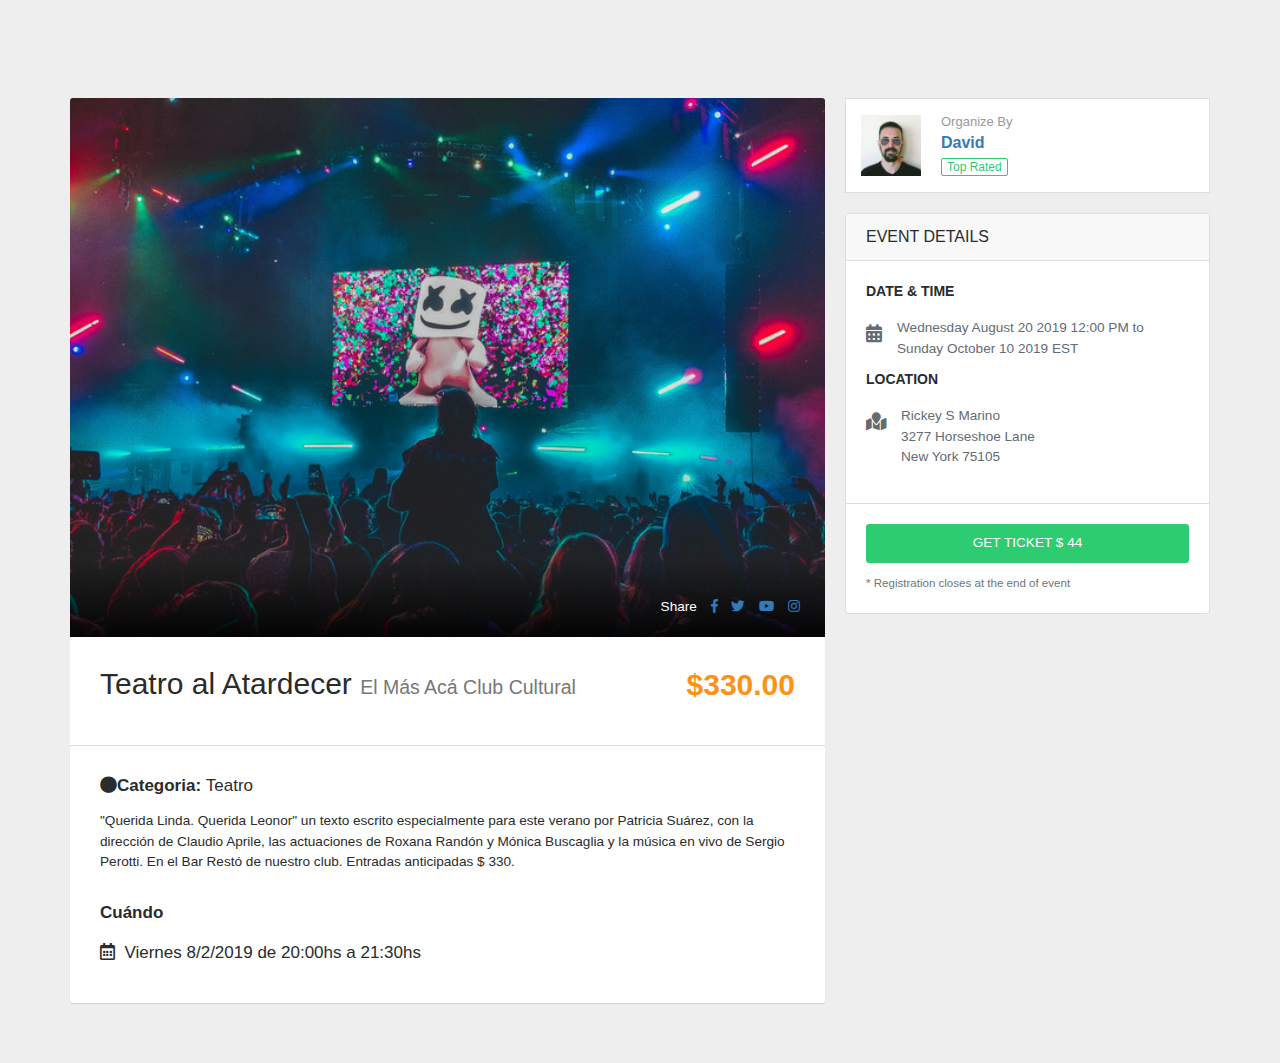
==== commit cb47f5e0: "se colocarlon estilos" ====
--- a/index.html
+++ b/index.html
@@ -11,81 +11,152 @@
 
     <title>Jumbotron Template for Bootstrap</title>
 
-    <!-- Bootstrap core CSS -->
-    <link href="css/bootstrap.min.css" rel="stylesheet">
+      <!-- Bootstrap core CSS -->
+    <link href="bootstrap/css/bootstrap.min.css" rel="stylesheet">
 
     <!-- Custom styles for this template -->
-    <link href="css/jumbotron.css" rel="stylesheet">
+    <link href="css/style.css" rel="stylesheet">
 
     <!-- Fontawesome -->
-    <link href="css/fontawesome/css/all.min.css" rel="stylesheet">
+    <link href="plugins/fontawesome-free-5.7.1/css/all.min.css" rel="stylesheet">
 
   </head>
+  <div id="wrapper" style="padding-top: 68px;">
+
 
   <body>
 
-    <nav class="navbar navbar-inverse navbar-fixed-top">
+    <div class="main-container">
       <div class="container">
-        <div class="navbar-header">
-          <button type="button" class="navbar-toggle collapsed" data-toggle="collapse" data-target="#navbar" aria-expanded="false" aria-controls="navbar">
-            <span class="sr-only">Toggle navigation</span>
-            <span class="icon-bar"></span>
-            <span class="icon-bar"></span>
-            <span class="icon-bar"></span>
-          </button>
-          <a class="navbar-brand" href="#">Project name</a>
+        <div class="row">
+          <div class="col-md-8 page-content col-thin-right">
+            <div class="ev-image">
+              <img class="img-responsive" src="images/events/1-large.jpg" alt="img">
+                <div class="ev-share">
+                  <ul class="list-inline social-links">
+                    <li class="list-inline-item">
+                      <span class="share-text">Share</span>
+                    </li>
+                    <li class="list-inline-item">
+                      <a href="#">
+                        <i class="fab fa-facebook-f"></i>
+                      </a>
+                    </li>
+                    <li class="list-inline-item">
+                      <a href="#">
+                        <i class="fab fa-twitter"></i>
+                      </a>
+                    </li>
+                    <li class="list-inline-item">
+                      <a href="#">
+                        <i class="fab fa-youtube"></i>
+                      </a>
+                    </li>
+                    <li class="list-inline-item">
+                      <a href="#">
+                        <i class="fab fa-instagram"></i>
+                      </a>
+                    </li>
+                  </ul>
+                </div>
+              </div>
+
+              <div class="event-details-title">
+                <h1 class="title">
+                  <span class="auto-title left">
+                    <h2>
+                      Teatro al Atardecer
+                      <small>El Más Acá Club Cultural</small>
+                    </h2>
+                  </span>
+                  <span class="auto-price pull-right"> $330.00</span>
+                </h1>
+              </div>
+
+              <div class="inner inner-box ads-details-wrapper event">
+                <div class="Ads-Details">
+                  <h4 class=""><strong><i class="fas fa-circle"></i>Categoria: </strong>Teatro</h4>
+                    <div class="ads-details-info">
+                        <p>"Querida Linda. Querida Leonor" un texto escrito especialmente para este verano por Patricia Suárez, con la dirección de Claudio Aprile, las actuaciones de Roxana Randón y Mónica Buscaglia y la música en vivo de Sergio Perotti. En el Bar Restó de nuestro club. Entradas anticipadas $ 330.
+                        </p>
+                    </div>
+                  </div>
+                  <br>
+                <div class="Ads-Details">
+                  <h4 class=""><strong>Cuándo</strong></h4>
+                  <div class="ads-details-info">
+                    <strong>
+                      <span><h4><i class="far fa-calendar-alt"></i>&nbsp;
+                        Viernes 8/2/2019 de 20:00hs a 21:30hs</h4>
+                      </span>
+                    </strong>
+                  </div>
+                </div>
+              </div>
+          </div>
+          <!--/.page-content -->
+          <div class="col-md-4 page-sidebar-right">
+            <aside>
+              <div class="block-cell user">
+                <div class="cell-media">
+                  <img src="images/users/2.jpg" alt>
+                </div>
+                <div class="cell-content">
+                  <h5 class="title">Organize by</h5>
+                  <span class="name">
+                    <a href="#">David</a>
+                  </span>
+                  <span class="rating">top rated</span>
+                </div>
+              </div>
+
+              <div class="card sidebar-card">
+                <div class="card-header">EVENT DETAILS</div>
+                  <div class="card-content">
+                    <div class="card-body text-left">
+                      <h5 class="text-uppercase"><strong>Date &amp; Time</strong></h5>
+                        <div class="ev-info-details">
+                          <div class="ev-icon">
+                            <i class="fas fa-calendar-alt"></i>
+                          </div>
+                          <div class="ev-details">
+                            <p>
+                            <span>Wednesday August 20 2019 12:00 PM to </span>
+                            <span>Sunday October 10 2019 EST </span></p>
+                          </div>
+                        </div>
+                      <h5 class="text-uppercase"><strong>Location </strong></h5>
+                        <div class="ev-info-details">
+                          <div class="ev-icon">
+                            <i class="fas fa-map-marked"></i>
+                          </div>
+                          <div class="ev-details">
+                            <address>Rickey S Marino <br> 3277 Horseshoe Lane <br>New York 75105</address>
+                          </div>
+                        </div>
+                      </div>
+
+                      <div class="ev-action">
+                        <a class="btn btn-success btn-block"> GET TICKET <span class="price">$ 44 </span></a>
+                        <p class="text-muted">
+                          <small>* Registration closes at the end of event</small>
+                        </p>
+                      </div>
+                    </div>
+                </div>
+
+            </aside>
+          </div>
+          <!--/.page-sidebar -->
         </div>
-        <div id="navbar" class="navbar-collapse collapse">
-          <form class="navbar-form navbar-right">
-            <div class="form-group">
-              <input type="text" placeholder="Email" class="form-control">
-            </div>
-            <div class="form-group">
-              <input type="password" placeholder="Password" class="form-control">
-            </div>
-            <button type="submit" class="btn btn-success">Sign in</button>
-          </form>
-        </div><!--/.navbar-collapse -->
-      </div>
-    </nav>
 
-    <!-- Main jumbotron for a primary marketing message or call to action -->
-    <div class="jumbotron">
-      <div class="container">
-        <h1>Font <i class="far fa-address-book"></i></h1>
-        <p>This is a template for a simple marketing or informational website. It includes a large callout called a jumbotron and three supporting pieces of content. Use it as a starting point to create something more unique.</p>
-        <p><a class="btn btn-primary btn-lg" href="#" role="button">Learn more &raquo;</a></p>
-      </div>
-    </div>
-
-    <div class="container">
-      <!-- Example row of columns -->
-      <div class="row">
-        <div class="col-md-4">
-          <h2>Heading</h2>
-          <p>Donec id elit non mi porta gravida at eget metus. Fusce dapibus, tellus ac cursus commodo, tortor mauris condimentum nibh, ut fermentum massa justo sit amet risus. Etiam porta sem malesuada magna mollis euismod. Donec sed odio dui. </p>
-          <p><a class="btn btn-default" href="#" role="button">View details &raquo;</a></p>
-        </div>
-        <div class="col-md-4">
-          <h2>Heading</h2>
-          <p>Donec id elit non mi porta gravida at eget metus. Fusce dapibus, tellus ac cursus commodo, tortor mauris condimentum nibh, ut fermentum massa justo sit amet risus. Etiam porta sem malesuada magna mollis euismod. Donec sed odio dui. </p>
-          <p><a class="btn btn-default" href="#" role="button">View details &raquo;</a></p>
-       </div>
-        <div class="col-md-4">
-          <h2>Heading</h2>
-          <p>Donec sed odio dui. Cras justo odio, dapibus ac facilisis in, egestas eget quam. Vestibulum id ligula porta felis euismod semper. Fusce dapibus, tellus ac cursus commodo, tortor mauris condimentum nibh, ut fermentum massa justo sit amet risus.</p>
-          <p><a class="btn btn-default" href="#" role="button">View details &raquo;</a></p>
-        </div>
       </div>
 
-      <hr>
 
-      <footer>
-        <p>&copy; 2016 Company, Inc.</p>
-      </footer>
-    </div> <!-- /container -->
+    </div>
+    <!-- /.main-container -->
 
-
+    </div>
 
   </body>
 </html>
--- a/css/style.css
+++ b/css/style.css
@@ -0,0 +1,462 @@
+
+:root {
+    --blue: #007bff;
+    --indigo: #6610f2;
+    --purple: #6f42c1;
+    --pink: #e83e8c;
+    --red: #dc3545;
+    --orange: #fd7e14;
+    --yellow: #ffc107;
+    --green: #28a745;
+    --teal: #20c997;
+    --cyan: #17a2b8;
+    --white: #fff;
+    --gray: #6c757d;
+    --gray-dark: #343a40;
+    --primary: #007bff;
+    --secondary: #6c757d;
+    --success: #28a745;
+    --info: #17a2b8;
+    --warning: #ffc107;
+    --danger: #dc3545;
+    --light: #f8f9fa;
+    --dark: #343a40;
+    --breakpoint-xs: 0;
+    --breakpoint-sm: 576px;
+    --breakpoint-md: 768px;
+    --breakpoint-lg: 992px;
+    --breakpoint-xl: 1200px;
+    --font-family-sans-serif: -apple-system, BlinkMacSystemFont, "Segoe UI", Roboto, "Helvetica Neue", Arial, sans-serif, "Apple Color Emoji", "Segoe UI Emoji", "Segoe UI Symbol", "Noto Color Emoji";
+    --font-family-monospace: SFMono-Regular, Menlo, Monaco, Consolas, "Liberation Mono", "Courier New", monospace;
+}
+
+* {
+    outline: 0;
+}
+
+*, *::before, *::after {
+    -moz-box-sizing: inherit;
+    box-sizing: inherit;
+}
+
+html, body {
+    height: 100%;
+}
+
+html {
+    -ms-overflow-style: scrollbar;
+    -webkit-tap-highlight-color: rgba(0, 0, 0, 0);
+}
+html {
+    -moz-box-sizing: border-box;
+    box-sizing: border-box;
+    font-size: 100%;
+}
+
+
+
+body {
+  margin: 0;
+    font-family: "Roboto", Helvetica, Arial, sans-serif;
+    font-size: 0.85rem;
+    font-weight: normal;
+    line-height: 1.5;
+    color: #292b2c;
+    background-color: #EEEEEE;
+}
+
+
+h1, h2, h3, h4, h5, h6 {
+    font-family: "Roboto Condensed", Helvetica, Arial, sans-serif;
+    font-weight: normal;
+    margin: 0;
+    padding-bottom: 15px;
+    text-rendering: optimizeLegibility;
+    -webkit-font-smoothing: antialiased;
+}
+
+h4 {
+    font-size: 17px;
+    line-height: 20px;
+}
+
+h5 {
+    font-size: 14px;
+    line-height: 20px;
+}
+
+
+.main-container {
+    min-height: -webkit-calc(100% - 162px);
+    min-height: -moz-calc(100% - 162px);
+    min-height: calc(100% - 162px);
+    padding: 30px 0;
+}
+.row {
+    display: -ms-flexbox;
+    display: flex;
+    -ms-flex-wrap: wrap;
+    flex-wrap: wrap;
+    margin-right: -15px;
+    margin-left: -15px;
+}
+/*  SIDEBAR   */
+
+.page-sidebar-right {
+    padding-left: 10px;
+}
+
+
+.block-cell {
+    display: -webkit-flex;
+    display: -moz-box;
+    display: flex;
+    padding: 15px;
+    position: relative;
+    width: 100%;
+    background: #fff;
+    border: solid 1px #ddd;
+    -webkit-align-items: center;
+    -moz-box-align: center;
+    align-items: center;
+    margin-bottom: 20px;
+}
+
+.block-cell .cell-media {
+    width: 60px;
+}
+.block-cell .cell-media img {
+    width: 100%;
+}
+.block-cell .cell-content {
+    padding-left: 20px;
+}
+.block-cell .title {
+    text-transform: capitalize;
+    margin: 0 0 5px;
+    color: #999999;
+    font-size: 13px;
+    padding: 0;
+    line-height: normal;
+}
+
+.block-cell .name {
+    font-size: 16px;
+    font-weight: 600;
+    text-transform: capitalize;
+    display: block;
+    margin-bottom: 5px;
+    padding: 0;
+    line-height: normal;
+}
+
+.block-cell .rating {
+    display: inline-block;
+    padding: 0 5px;
+    border: 1px solid #2ECC71;
+    color: #2ECC71;
+    font-size: 12px;
+    line-height: 16px;
+    text-transform: capitalize;
+    border-radius: 2px;
+}
+
+/* SIDEBAR-CARD */
+
+
+.sidebar-card {
+    margin-bottom: 20px;
+}
+
+.card {
+    position: relative;
+    display: -ms-flexbox;
+    display: flex;
+    -ms-flex-direction: column;
+    flex-direction: column;
+    min-width: 0;
+    word-wrap: break-word;
+    background-color: #fff;
+    background-clip: border-box;
+    border: 1px solid rgba(0, 0, 0, 0.125);
+    border-radius: 0.25rem;
+}
+
+
+.sidebar-card .card-header {
+    background: #f8f8f8;
+    position: relative;
+    border-bottom: solid 1px #ddd;
+    font-size: 1rem;
+    line-height: 22px;
+}
+
+.card-header {
+    font-family: "Roboto Condensed", Helvetica, Arial, sans-serif;
+    font-size: 1rem;
+    text-transform: uppercase;
+}
+.card-header:first-child {
+    border-radius: calc(0.25rem - 1px) calc(0.25rem - 1px) 0 0;
+}
+.card-header {
+    padding: 0.75rem 1.25rem;
+    margin-bottom: 0;
+    background-color: rgba(0, 0, 0, 0.03);
+    border-bottom: 1px solid rgba(0, 0, 0, 0.125);
+}
+
+/* card-content /*
+
+/* card-body text-left */
+
+.text-left {
+    text-align: left;
+}
+
+.card-body {
+    -ms-flex: 1 1 auto;
+    flex: 1 1 auto;
+    padding: 1.25rem;
+}
+
+/* text upercase */
+.text-uppercase {
+    text-transform: uppercase !important;
+}
+/* strong */
+b, strong {
+    font-weight: bolder;
+}
+
+/* ev-info-details */
+
+.ev-info-details {
+    -webkit-align-items: flex-start;
+    -moz-box-align: start;
+    align-items: flex-start;
+    -webkit-justify-content: center;
+    -moz-box-pack: center;
+    justify-content: center;
+    display: -webkit-flex;
+    display: -moz-box;
+    display: flex;
+}
+
+/* ev-icon */
+
+.ev-info-details .ev-icon {
+    vertical-align: top;
+    margin: 5px 15px 0 0;
+    font-size: 18px;
+    color: #636c72;
+}
+
+.ev-info-details .ev-details {
+    margin: 2px auto 0;
+    overflow: hidden;
+    -webkit-flex: 1 1 auto;
+    -moz-box-flex: 1;
+    flex: 1 1 auto;
+    color: #636c72;
+}
+
+
+/* ev-action */
+
+.ev-action {
+    border-top: solid 1px #ddd;
+    padding: 20px;
+}
+
+/* address */
+address {
+    margin-bottom: 1rem;
+    font-style: normal;
+    line-height: inherit;
+}
+
+
+
+/* btn btn-success btn-block */
+.btn-success:not([href]):not([tabindex]) {
+    color: #fff;
+}
+.btn:not(:disabled):not(.disabled) {
+    cursor: pointer;
+}
+
+a:not([href]):not([tabindex]) {
+    text-decoration: none;
+}
+.ev-action .btn {
+    margin-bottom: 10px;
+}
+.btn-block {
+    display: block;
+    width: 100%;
+}
+
+.btn-success {
+    color: #fff;
+    background-color: #2ECC71;
+    border-color: #2ECC71;
+}
+
+.btn {
+    display: inline-block;
+    font-weight: normal;
+    line-height: 1.5;
+    text-align: center;
+    white-space: nowrap;
+    vertical-align: middle;
+    -webkit-user-select: none;
+    -moz-user-select: none;
+    user-select: none;
+    border: 1px solid transparent;
+    padding: 8px 12px;
+    font-size: 0.85rem;
+    border-radius: 0.2rem;
+    -webkit-transition: all 0.2s ease-in-out;
+    -moz-transition: all 0.2s ease-in-out;
+    -o-transition: all 0.2s ease-in-out;
+    transition: all 0.2s ease-in-out;
+}
+
+/* text-muted */
+
+.ev-action p {
+    margin-bottom: 0;
+    padding-bottom: 0;
+}
+
+.text-muted {
+    color: #6c757d !important;
+}
+
+/* page-content */
+
+.col-thin-right {
+    padding-right: 10px;
+}
+
+/* ev-image */
+.ev-image {
+    display: block;
+    position: relative;
+}
+.ev-image img {
+    width: 100%;
+    border-radius: 3px 3px 0 0;
+}
+img {
+    max-width: 100%;
+}
+img {
+    border-style: none;
+}
+
+/* ev-share */
+.ev-share {
+    position: absolute;
+    bottom: 0;
+    right: 0;
+    color: #fff;
+    width: 100%;
+    padding: 60px 0 0;
+    background: -webkit-linear-gradient(top, transparent 36%, rgba(0, 0, 0, 0.9) 100%);
+    background: -moz-linear-gradient(top, transparent 36%, rgba(0, 0, 0, 0.9) 100%);
+    background: -o-linear-gradient(top, transparent 36%, rgba(0, 0, 0, 0.9) 100%);
+    background: linear-gradient(to bottom, transparent 36%, rgba(0, 0, 0, 0.9) 100%);
+}
+
+
+.ev-share .social-links {
+    float: right;
+    padding: 20px;
+}
+.list-inline>li {
+    display: inline-block;
+    padding-right: 5px;
+    padding-left: 5px;
+}
+
+
+.event-details-title {
+    padding: 30px;
+    background: #fff;
+    border-bottom: solid 1px #ddd;
+}
+
+.event-details-title .title {
+    position: relative;
+    display: block;
+    padding-right: 130px;
+    font-weight: 700;
+    margin-bottom: 0;
+    padding-bottom: 0;
+}
+h1 {
+    font-size: 30px;
+    line-height: 35px;
+}
+.auto-price {
+    position: absolute;
+    right: 0;
+    top: 0;
+    font-weight: 600;
+    color: #ff9113;
+}
+
+.ads-details-wrapper.event {
+    padding: 30px;
+}
+.inner-box {
+    background: #ffffff;
+    border-radius: 3px 3px;
+    box-shadow: 0 1px 1px rgba(180, 180, 180, 0.5);
+    margin-bottom: 30px;
+    padding: 20px 15px;
+}
+
+.ads-details-info h4 {
+    margin-bottom: 10px;
+    padding-bottom: 0;
+    padding-top: 5px;
+}
+.ads-details-info ul {
+    margin-bottom: 20px;
+}
+
+.list-circle {
+    margin-left: 30px;
+}
+ul {
+    list-style: none;
+    margin: 0;
+    padding: 0;
+}
+
+ul, menu, dir, li, ol {
+    list-style-type: none;
+}
+
+.list-circle > li {
+    list-style: circle;
+}
+
+ul li {
+    margin: 0;
+    padding: 0;
+}
+.ads-details-wrapper .content-footer {
+    margin-left: -20px;
+    margin-right: -20px;
+}
+.content-footer {
+    background: #f8f8f8;
+    position: relative;
+    padding: 10px;
+    border-top: solid 1px #ddd;
+    box-shadow: 0 1px 3px rgba(0, 0, 0, 0.05) inset;
+}
--- a/plugins/fontawesome-free-5.7.1/css/all.min.css
+++ b/plugins/fontawesome-free-5.7.1/css/all.min.css
@@ -0,0 +1 @@
+.fa,.fab,.fal,.far,.fas{-moz-osx-font-smoothing:grayscale;-webkit-font-smoothing:antialiased;display:inline-block;font-style:normal;font-variant:normal;text-rendering:auto;line-height:1}.fa-lg{font-size:1.33333em;line-height:.75em;vertical-align:-.0667em}.fa-xs{font-size:.75em}.fa-sm{font-size:.875em}.fa-1x{font-size:1em}.fa-2x{font-size:2em}.fa-3x{font-size:3em}.fa-4x{font-size:4em}.fa-5x{font-size:5em}.fa-6x{font-size:6em}.fa-7x{font-size:7em}.fa-8x{font-size:8em}.fa-9x{font-size:9em}.fa-10x{font-size:10em}.fa-fw{text-align:center;width:1.25em}.fa-ul{list-style-type:none;margin-left:2.5em;padding-left:0}.fa-ul>li{position:relative}.fa-li{left:-2em;position:absolute;text-align:center;width:2em;line-height:inherit}.fa-border{border:.08em solid #eee;border-radius:.1em;padding:.2em .25em .15em}.fa-pull-left{float:left}.fa-pull-right{float:right}.fa.fa-pull-left,.fab.fa-pull-left,.fal.fa-pull-left,.far.fa-pull-left,.fas.fa-pull-left{margin-right:.3em}.fa.fa-pull-right,.fab.fa-pull-right,.fal.fa-pull-right,.far.fa-pull-right,.fas.fa-pull-right{margin-left:.3em}.fa-spin{animation:fa-spin 2s infinite linear}.fa-pulse{animation:fa-spin 1s infinite steps(8)}@keyframes fa-spin{0%{transform:rotate(0deg)}to{transform:rotate(1turn)}}.fa-rotate-90{-ms-filter:"progid:DXImageTransform.Microsoft.BasicImage(rotation=1)";transform:rotate(90deg)}.fa-rotate-180{-ms-filter:"progid:DXImageTransform.Microsoft.BasicImage(rotation=2)";transform:rotate(180deg)}.fa-rotate-270{-ms-filter:"progid:DXImageTransform.Microsoft.BasicImage(rotation=3)";transform:rotate(270deg)}.fa-flip-horizontal{-ms-filter:"progid:DXImageTransform.Microsoft.BasicImage(rotation=0, mirror=1)";transform:scaleX(-1)}.fa-flip-vertical{transform:scaleY(-1)}.fa-flip-both,.fa-flip-horizontal.fa-flip-vertical,.fa-flip-vertical{-ms-filter:"progid:DXImageTransform.Microsoft.BasicImage(rotation=2, mirror=1)"}.fa-flip-both,.fa-flip-horizontal.fa-flip-vertical{transform:scale(-1)}:root .fa-flip-both,:root .fa-flip-horizontal,:root .fa-flip-vertical,:root .fa-rotate-90,:root .fa-rotate-180,:root .fa-rotate-270{filter:none}.fa-stack{display:inline-block;height:2em;line-height:2em;position:relative;vertical-align:middle;width:2.5em}.fa-stack-1x,.fa-stack-2x{left:0;position:absolute;text-align:center;width:100%}.fa-stack-1x{line-height:inherit}.fa-stack-2x{font-size:2em}.fa-inverse{color:#fff}.fa-500px:before{content:"\f26e"}.fa-accessible-icon:before{content:"\f368"}.fa-accusoft:before{content:"\f369"}.fa-acquisitions-incorporated:before{content:"\f6af"}.fa-ad:before{content:"\f641"}.fa-address-book:before{content:"\f2b9"}.fa-address-card:before{content:"\f2bb"}.fa-adjust:before{content:"\f042"}.fa-adn:before{content:"\f170"}.fa-adobe:before{content:"\f778"}.fa-adversal:before{content:"\f36a"}.fa-affiliatetheme:before{content:"\f36b"}.fa-air-freshener:before{content:"\f5d0"}.fa-algolia:before{content:"\f36c"}.fa-align-center:before{content:"\f037"}.fa-align-justify:before{content:"\f039"}.fa-align-left:before{content:"\f036"}.fa-align-right:before{content:"\f038"}.fa-alipay:before{content:"\f642"}.fa-allergies:before{content:"\f461"}.fa-amazon:before{content:"\f270"}.fa-amazon-pay:before{content:"\f42c"}.fa-ambulance:before{content:"\f0f9"}.fa-american-sign-language-interpreting:before{content:"\f2a3"}.fa-amilia:before{content:"\f36d"}.fa-anchor:before{content:"\f13d"}.fa-android:before{content:"\f17b"}.fa-angellist:before{content:"\f209"}.fa-angle-double-down:before{content:"\f103"}.fa-angle-double-left:before{content:"\f100"}.fa-angle-double-right:before{content:"\f101"}.fa-angle-double-up:before{content:"\f102"}.fa-angle-down:before{content:"\f107"}.fa-angle-left:before{content:"\f104"}.fa-angle-right:before{content:"\f105"}.fa-angle-up:before{content:"\f106"}.fa-angry:before{content:"\f556"}.fa-angrycreative:before{content:"\f36e"}.fa-angular:before{content:"\f420"}.fa-ankh:before{content:"\f644"}.fa-app-store:before{content:"\f36f"}.fa-app-store-ios:before{content:"\f370"}.fa-apper:before{content:"\f371"}.fa-apple:before{content:"\f179"}.fa-apple-alt:before{content:"\f5d1"}.fa-apple-pay:before{content:"\f415"}.fa-archive:before{content:"\f187"}.fa-archway:before{content:"\f557"}.fa-arrow-alt-circle-down:before{content:"\f358"}.fa-arrow-alt-circle-left:before{content:"\f359"}.fa-arrow-alt-circle-right:before{content:"\f35a"}.fa-arrow-alt-circle-up:before{content:"\f35b"}.fa-arrow-circle-down:before{content:"\f0ab"}.fa-arrow-circle-left:before{content:"\f0a8"}.fa-arrow-circle-right:before{content:"\f0a9"}.fa-arrow-circle-up:before{content:"\f0aa"}.fa-arrow-down:before{content:"\f063"}.fa-arrow-left:before{content:"\f060"}.fa-arrow-right:before{content:"\f061"}.fa-arrow-up:before{content:"\f062"}.fa-arrows-alt:before{content:"\f0b2"}.fa-arrows-alt-h:before{content:"\f337"}.fa-arrows-alt-v:before{content:"\f338"}.fa-artstation:before{content:"\f77a"}.fa-assistive-listening-systems:before{content:"\f2a2"}.fa-asterisk:before{content:"\f069"}.fa-asymmetrik:before{content:"\f372"}.fa-at:before{content:"\f1fa"}.fa-atlas:before{content:"\f558"}.fa-atlassian:before{content:"\f77b"}.fa-atom:before{content:"\f5d2"}.fa-audible:before{content:"\f373"}.fa-audio-description:before{content:"\f29e"}.fa-autoprefixer:before{content:"\f41c"}.fa-avianex:before{content:"\f374"}.fa-aviato:before{content:"\f421"}.fa-award:before{content:"\f559"}.fa-aws:before{content:"\f375"}.fa-baby:before{content:"\f77c"}.fa-baby-carriage:before{content:"\f77d"}.fa-backspace:before{content:"\f55a"}.fa-backward:before{content:"\f04a"}.fa-bacon:before{content:"\f7e5"}.fa-balance-scale:before{content:"\f24e"}.fa-ban:before{content:"\f05e"}.fa-band-aid:before{content:"\f462"}.fa-bandcamp:before{content:"\f2d5"}.fa-barcode:before{content:"\f02a"}.fa-bars:before{content:"\f0c9"}.fa-baseball-ball:before{content:"\f433"}.fa-basketball-ball:before{content:"\f434"}.fa-bath:before{content:"\f2cd"}.fa-battery-empty:before{content:"\f244"}.fa-battery-full:before{content:"\f240"}.fa-battery-half:before{content:"\f242"}.fa-battery-quarter:before{content:"\f243"}.fa-battery-three-quarters:before{content:"\f241"}.fa-bed:before{content:"\f236"}.fa-beer:before{content:"\f0fc"}.fa-behance:before{content:"\f1b4"}.fa-behance-square:before{content:"\f1b5"}.fa-bell:before{content:"\f0f3"}.fa-bell-slash:before{content:"\f1f6"}.fa-bezier-curve:before{content:"\f55b"}.fa-bible:before{content:"\f647"}.fa-bicycle:before{content:"\f206"}.fa-bimobject:before{content:"\f378"}.fa-binoculars:before{content:"\f1e5"}.fa-biohazard:before{content:"\f780"}.fa-birthday-cake:before{content:"\f1fd"}.fa-bitbucket:before{content:"\f171"}.fa-bitcoin:before{content:"\f379"}.fa-bity:before{content:"\f37a"}.fa-black-tie:before{content:"\f27e"}.fa-blackberry:before{content:"\f37b"}.fa-blender:before{content:"\f517"}.fa-blender-phone:before{content:"\f6b6"}.fa-blind:before{content:"\f29d"}.fa-blog:before{content:"\f781"}.fa-blogger:before{content:"\f37c"}.fa-blogger-b:before{content:"\f37d"}.fa-bluetooth:before{content:"\f293"}.fa-bluetooth-b:before{content:"\f294"}.fa-bold:before{content:"\f032"}.fa-bolt:before{content:"\f0e7"}.fa-bomb:before{content:"\f1e2"}.fa-bone:before{content:"\f5d7"}.fa-bong:before{content:"\f55c"}.fa-book:before{content:"\f02d"}.fa-book-dead:before{content:"\f6b7"}.fa-book-medical:before{content:"\f7e6"}.fa-book-open:before{content:"\f518"}.fa-book-reader:before{content:"\f5da"}.fa-bookmark:before{content:"\f02e"}.fa-bowling-ball:before{content:"\f436"}.fa-box:before{content:"\f466"}.fa-box-open:before{content:"\f49e"}.fa-boxes:before{content:"\f468"}.fa-braille:before{content:"\f2a1"}.fa-brain:before{content:"\f5dc"}.fa-bread-slice:before{content:"\f7ec"}.fa-briefcase:before{content:"\f0b1"}.fa-briefcase-medical:before{content:"\f469"}.fa-broadcast-tower:before{content:"\f519"}.fa-broom:before{content:"\f51a"}.fa-brush:before{content:"\f55d"}.fa-btc:before{content:"\f15a"}.fa-bug:before{content:"\f188"}.fa-building:before{content:"\f1ad"}.fa-bullhorn:before{content:"\f0a1"}.fa-bullseye:before{content:"\f140"}.fa-burn:before{content:"\f46a"}.fa-buromobelexperte:before{content:"\f37f"}.fa-bus:before{content:"\f207"}.fa-bus-alt:before{content:"\f55e"}.fa-business-time:before{content:"\f64a"}.fa-buysellads:before{content:"\f20d"}.fa-calculator:before{content:"\f1ec"}.fa-calendar:before{content:"\f133"}.fa-calendar-alt:before{content:"\f073"}.fa-calendar-check:before{content:"\f274"}.fa-calendar-day:before{content:"\f783"}.fa-calendar-minus:before{content:"\f272"}.fa-calendar-plus:before{content:"\f271"}.fa-calendar-times:before{content:"\f273"}.fa-calendar-week:before{content:"\f784"}.fa-camera:before{content:"\f030"}.fa-camera-retro:before{content:"\f083"}.fa-campground:before{content:"\f6bb"}.fa-canadian-maple-leaf:before{content:"\f785"}.fa-candy-cane:before{content:"\f786"}.fa-cannabis:before{content:"\f55f"}.fa-capsules:before{content:"\f46b"}.fa-car:before{content:"\f1b9"}.fa-car-alt:before{content:"\f5de"}.fa-car-battery:before{content:"\f5df"}.fa-car-crash:before{content:"\f5e1"}.fa-car-side:before{content:"\f5e4"}.fa-caret-down:before{content:"\f0d7"}.fa-caret-left:before{content:"\f0d9"}.fa-caret-right:before{content:"\f0da"}.fa-caret-square-down:before{content:"\f150"}.fa-caret-square-left:before{content:"\f191"}.fa-caret-square-right:before{content:"\f152"}.fa-caret-square-up:before{content:"\f151"}.fa-caret-up:before{content:"\f0d8"}.fa-carrot:before{content:"\f787"}.fa-cart-arrow-down:before{content:"\f218"}.fa-cart-plus:before{content:"\f217"}.fa-cash-register:before{content:"\f788"}.fa-cat:before{content:"\f6be"}.fa-cc-amazon-pay:before{content:"\f42d"}.fa-cc-amex:before{content:"\f1f3"}.fa-cc-apple-pay:before{content:"\f416"}.fa-cc-diners-club:before{content:"\f24c"}.fa-cc-discover:before{content:"\f1f2"}.fa-cc-jcb:before{content:"\f24b"}.fa-cc-mastercard:before{content:"\f1f1"}.fa-cc-paypal:before{content:"\f1f4"}.fa-cc-stripe:before{content:"\f1f5"}.fa-cc-visa:before{content:"\f1f0"}.fa-centercode:before{content:"\f380"}.fa-centos:before{content:"\f789"}.fa-certificate:before{content:"\f0a3"}.fa-chair:before{content:"\f6c0"}.fa-chalkboard:before{content:"\f51b"}.fa-chalkboard-teacher:before{content:"\f51c"}.fa-charging-station:before{content:"\f5e7"}.fa-chart-area:before{content:"\f1fe"}.fa-chart-bar:before{content:"\f080"}.fa-chart-line:before{content:"\f201"}.fa-chart-pie:before{content:"\f200"}.fa-check:before{content:"\f00c"}.fa-check-circle:before{content:"\f058"}.fa-check-double:before{content:"\f560"}.fa-check-square:before{content:"\f14a"}.fa-cheese:before{content:"\f7ef"}.fa-chess:before{content:"\f439"}.fa-chess-bishop:before{content:"\f43a"}.fa-chess-board:before{content:"\f43c"}.fa-chess-king:before{content:"\f43f"}.fa-chess-knight:before{content:"\f441"}.fa-chess-pawn:before{content:"\f443"}.fa-chess-queen:before{content:"\f445"}.fa-chess-rook:before{content:"\f447"}.fa-chevron-circle-down:before{content:"\f13a"}.fa-chevron-circle-left:before{content:"\f137"}.fa-chevron-circle-right:before{content:"\f138"}.fa-chevron-circle-up:before{content:"\f139"}.fa-chevron-down:before{content:"\f078"}.fa-chevron-left:before{content:"\f053"}.fa-chevron-right:before{content:"\f054"}.fa-chevron-up:before{content:"\f077"}.fa-child:before{content:"\f1ae"}.fa-chrome:before{content:"\f268"}.fa-church:before{content:"\f51d"}.fa-circle:before{content:"\f111"}.fa-circle-notch:before{content:"\f1ce"}.fa-city:before{content:"\f64f"}.fa-clinic-medical:before{content:"\f7f2"}.fa-clipboard:before{content:"\f328"}.fa-clipboard-check:before{content:"\f46c"}.fa-clipboard-list:before{content:"\f46d"}.fa-clock:before{content:"\f017"}.fa-clone:before{content:"\f24d"}.fa-closed-captioning:before{content:"\f20a"}.fa-cloud:before{content:"\f0c2"}.fa-cloud-download-alt:before{content:"\f381"}.fa-cloud-meatball:before{content:"\f73b"}.fa-cloud-moon:before{content:"\f6c3"}.fa-cloud-moon-rain:before{content:"\f73c"}.fa-cloud-rain:before{content:"\f73d"}.fa-cloud-showers-heavy:before{content:"\f740"}.fa-cloud-sun:before{content:"\f6c4"}.fa-cloud-sun-rain:before{content:"\f743"}.fa-cloud-upload-alt:before{content:"\f382"}.fa-cloudscale:before{content:"\f383"}.fa-cloudsmith:before{content:"\f384"}.fa-cloudversify:before{content:"\f385"}.fa-cocktail:before{content:"\f561"}.fa-code:before{content:"\f121"}.fa-code-branch:before{content:"\f126"}.fa-codepen:before{content:"\f1cb"}.fa-codiepie:before{content:"\f284"}.fa-coffee:before{content:"\f0f4"}.fa-cog:before{content:"\f013"}.fa-cogs:before{content:"\f085"}.fa-coins:before{content:"\f51e"}.fa-columns:before{content:"\f0db"}.fa-comment:before{content:"\f075"}.fa-comment-alt:before{content:"\f27a"}.fa-comment-dollar:before{content:"\f651"}.fa-comment-dots:before{content:"\f4ad"}.fa-comment-medical:before{content:"\f7f5"}.fa-comment-slash:before{content:"\f4b3"}.fa-comments:before{content:"\f086"}.fa-comments-dollar:before{content:"\f653"}.fa-compact-disc:before{content:"\f51f"}.fa-compass:before{content:"\f14e"}.fa-compress:before{content:"\f066"}.fa-compress-arrows-alt:before{content:"\f78c"}.fa-concierge-bell:before{content:"\f562"}.fa-confluence:before{content:"\f78d"}.fa-connectdevelop:before{content:"\f20e"}.fa-contao:before{content:"\f26d"}.fa-cookie:before{content:"\f563"}.fa-cookie-bite:before{content:"\f564"}.fa-copy:before{content:"\f0c5"}.fa-copyright:before{content:"\f1f9"}.fa-couch:before{content:"\f4b8"}.fa-cpanel:before{content:"\f388"}.fa-creative-commons:before{content:"\f25e"}.fa-creative-commons-by:before{content:"\f4e7"}.fa-creative-commons-nc:before{content:"\f4e8"}.fa-creative-commons-nc-eu:before{content:"\f4e9"}.fa-creative-commons-nc-jp:before{content:"\f4ea"}.fa-creative-commons-nd:before{content:"\f4eb"}.fa-creative-commons-pd:before{content:"\f4ec"}.fa-creative-commons-pd-alt:before{content:"\f4ed"}.fa-creative-commons-remix:before{content:"\f4ee"}.fa-creative-commons-sa:before{content:"\f4ef"}.fa-creative-commons-sampling:before{content:"\f4f0"}.fa-creative-commons-sampling-plus:before{content:"\f4f1"}.fa-creative-commons-share:before{content:"\f4f2"}.fa-creative-commons-zero:before{content:"\f4f3"}.fa-credit-card:before{content:"\f09d"}.fa-critical-role:before{content:"\f6c9"}.fa-crop:before{content:"\f125"}.fa-crop-alt:before{content:"\f565"}.fa-cross:before{content:"\f654"}.fa-crosshairs:before{content:"\f05b"}.fa-crow:before{content:"\f520"}.fa-crown:before{content:"\f521"}.fa-crutch:before{content:"\f7f7"}.fa-css3:before{content:"\f13c"}.fa-css3-alt:before{content:"\f38b"}.fa-cube:before{content:"\f1b2"}.fa-cubes:before{content:"\f1b3"}.fa-cut:before{content:"\f0c4"}.fa-cuttlefish:before{content:"\f38c"}.fa-d-and-d:before{content:"\f38d"}.fa-d-and-d-beyond:before{content:"\f6ca"}.fa-dashcube:before{content:"\f210"}.fa-database:before{content:"\f1c0"}.fa-deaf:before{content:"\f2a4"}.fa-delicious:before{content:"\f1a5"}.fa-democrat:before{content:"\f747"}.fa-deploydog:before{content:"\f38e"}.fa-deskpro:before{content:"\f38f"}.fa-desktop:before{content:"\f108"}.fa-dev:before{content:"\f6cc"}.fa-deviantart:before{content:"\f1bd"}.fa-dharmachakra:before{content:"\f655"}.fa-dhl:before{content:"\f790"}.fa-diagnoses:before{content:"\f470"}.fa-diaspora:before{content:"\f791"}.fa-dice:before{content:"\f522"}.fa-dice-d20:before{content:"\f6cf"}.fa-dice-d6:before{content:"\f6d1"}.fa-dice-five:before{content:"\f523"}.fa-dice-four:before{content:"\f524"}.fa-dice-one:before{content:"\f525"}.fa-dice-six:before{content:"\f526"}.fa-dice-three:before{content:"\f527"}.fa-dice-two:before{content:"\f528"}.fa-digg:before{content:"\f1a6"}.fa-digital-ocean:before{content:"\f391"}.fa-digital-tachograph:before{content:"\f566"}.fa-directions:before{content:"\f5eb"}.fa-discord:before{content:"\f392"}.fa-discourse:before{content:"\f393"}.fa-divide:before{content:"\f529"}.fa-dizzy:before{content:"\f567"}.fa-dna:before{content:"\f471"}.fa-dochub:before{content:"\f394"}.fa-docker:before{content:"\f395"}.fa-dog:before{content:"\f6d3"}.fa-dollar-sign:before{content:"\f155"}.fa-dolly:before{content:"\f472"}.fa-dolly-flatbed:before{content:"\f474"}.fa-donate:before{content:"\f4b9"}.fa-door-closed:before{content:"\f52a"}.fa-door-open:before{content:"\f52b"}.fa-dot-circle:before{content:"\f192"}.fa-dove:before{content:"\f4ba"}.fa-download:before{content:"\f019"}.fa-draft2digital:before{content:"\f396"}.fa-drafting-compass:before{content:"\f568"}.fa-dragon:before{content:"\f6d5"}.fa-draw-polygon:before{content:"\f5ee"}.fa-dribbble:before{content:"\f17d"}.fa-dribbble-square:before{content:"\f397"}.fa-dropbox:before{content:"\f16b"}.fa-drum:before{content:"\f569"}.fa-drum-steelpan:before{content:"\f56a"}.fa-drumstick-bite:before{content:"\f6d7"}.fa-drupal:before{content:"\f1a9"}.fa-dumbbell:before{content:"\f44b"}.fa-dumpster:before{content:"\f793"}.fa-dumpster-fire:before{content:"\f794"}.fa-dungeon:before{content:"\f6d9"}.fa-dyalog:before{content:"\f399"}.fa-earlybirds:before{content:"\f39a"}.fa-ebay:before{content:"\f4f4"}.fa-edge:before{content:"\f282"}.fa-edit:before{content:"\f044"}.fa-egg:before{content:"\f7fb"}.fa-eject:before{content:"\f052"}.fa-elementor:before{content:"\f430"}.fa-ellipsis-h:before{content:"\f141"}.fa-ellipsis-v:before{content:"\f142"}.fa-ello:before{content:"\f5f1"}.fa-ember:before{content:"\f423"}.fa-empire:before{content:"\f1d1"}.fa-envelope:before{content:"\f0e0"}.fa-envelope-open:before{content:"\f2b6"}.fa-envelope-open-text:before{content:"\f658"}.fa-envelope-square:before{content:"\f199"}.fa-envira:before{content:"\f299"}.fa-equals:before{content:"\f52c"}.fa-eraser:before{content:"\f12d"}.fa-erlang:before{content:"\f39d"}.fa-ethereum:before{content:"\f42e"}.fa-ethernet:before{content:"\f796"}.fa-etsy:before{content:"\f2d7"}.fa-euro-sign:before{content:"\f153"}.fa-exchange-alt:before{content:"\f362"}.fa-exclamation:before{content:"\f12a"}.fa-exclamation-circle:before{content:"\f06a"}.fa-exclamation-triangle:before{content:"\f071"}.fa-expand:before{content:"\f065"}.fa-expand-arrows-alt:before{content:"\f31e"}.fa-expeditedssl:before{content:"\f23e"}.fa-external-link-alt:before{content:"\f35d"}.fa-external-link-square-alt:before{content:"\f360"}.fa-eye:before{content:"\f06e"}.fa-eye-dropper:before{content:"\f1fb"}.fa-eye-slash:before{content:"\f070"}.fa-facebook:before{content:"\f09a"}.fa-facebook-f:before{content:"\f39e"}.fa-facebook-messenger:before{content:"\f39f"}.fa-facebook-square:before{content:"\f082"}.fa-fantasy-flight-games:before{content:"\f6dc"}.fa-fast-backward:before{content:"\f049"}.fa-fast-forward:before{content:"\f050"}.fa-fax:before{content:"\f1ac"}.fa-feather:before{content:"\f52d"}.fa-feather-alt:before{content:"\f56b"}.fa-fedex:before{content:"\f797"}.fa-fedora:before{content:"\f798"}.fa-female:before{content:"\f182"}.fa-fighter-jet:before{content:"\f0fb"}.fa-figma:before{content:"\f799"}.fa-file:before{content:"\f15b"}.fa-file-alt:before{content:"\f15c"}.fa-file-archive:before{content:"\f1c6"}.fa-file-audio:before{content:"\f1c7"}.fa-file-code:before{content:"\f1c9"}.fa-file-contract:before{content:"\f56c"}.fa-file-csv:before{content:"\f6dd"}.fa-file-download:before{content:"\f56d"}.fa-file-excel:before{content:"\f1c3"}.fa-file-export:before{content:"\f56e"}.fa-file-image:before{content:"\f1c5"}.fa-file-import:before{content:"\f56f"}.fa-file-invoice:before{content:"\f570"}.fa-file-invoice-dollar:before{content:"\f571"}.fa-file-medical:before{content:"\f477"}.fa-file-medical-alt:before{content:"\f478"}.fa-file-pdf:before{content:"\f1c1"}.fa-file-powerpoint:before{content:"\f1c4"}.fa-file-prescription:before{content:"\f572"}.fa-file-signature:before{content:"\f573"}.fa-file-upload:before{content:"\f574"}.fa-file-video:before{content:"\f1c8"}.fa-file-word:before{content:"\f1c2"}.fa-fill:before{content:"\f575"}.fa-fill-drip:before{content:"\f576"}.fa-film:before{content:"\f008"}.fa-filter:before{content:"\f0b0"}.fa-fingerprint:before{content:"\f577"}.fa-fire:before{content:"\f06d"}.fa-fire-alt:before{content:"\f7e4"}.fa-fire-extinguisher:before{content:"\f134"}.fa-firefox:before{content:"\f269"}.fa-first-aid:before{content:"\f479"}.fa-first-order:before{content:"\f2b0"}.fa-first-order-alt:before{content:"\f50a"}.fa-firstdraft:before{content:"\f3a1"}.fa-fish:before{content:"\f578"}.fa-fist-raised:before{content:"\f6de"}.fa-flag:before{content:"\f024"}.fa-flag-checkered:before{content:"\f11e"}.fa-flag-usa:before{content:"\f74d"}.fa-flask:before{content:"\f0c3"}.fa-flickr:before{content:"\f16e"}.fa-flipboard:before{content:"\f44d"}.fa-flushed:before{content:"\f579"}.fa-fly:before{content:"\f417"}.fa-folder:before{content:"\f07b"}.fa-folder-minus:before{content:"\f65d"}.fa-folder-open:before{content:"\f07c"}.fa-folder-plus:before{content:"\f65e"}.fa-font:before{content:"\f031"}.fa-font-awesome:before{content:"\f2b4"}.fa-font-awesome-alt:before{content:"\f35c"}.fa-font-awesome-flag:before{content:"\f425"}.fa-font-awesome-logo-full:before{content:"\f4e6"}.fa-fonticons:before{content:"\f280"}.fa-fonticons-fi:before{content:"\f3a2"}.fa-football-ball:before{content:"\f44e"}.fa-fort-awesome:before{content:"\f286"}.fa-fort-awesome-alt:before{content:"\f3a3"}.fa-forumbee:before{content:"\f211"}.fa-forward:before{content:"\f04e"}.fa-foursquare:before{content:"\f180"}.fa-free-code-camp:before{content:"\f2c5"}.fa-freebsd:before{content:"\f3a4"}.fa-frog:before{content:"\f52e"}.fa-frown:before{content:"\f119"}.fa-frown-open:before{content:"\f57a"}.fa-fulcrum:before{content:"\f50b"}.fa-funnel-dollar:before{content:"\f662"}.fa-futbol:before{content:"\f1e3"}.fa-galactic-republic:before{content:"\f50c"}.fa-galactic-senate:before{content:"\f50d"}.fa-gamepad:before{content:"\f11b"}.fa-gas-pump:before{content:"\f52f"}.fa-gavel:before{content:"\f0e3"}.fa-gem:before{content:"\f3a5"}.fa-genderless:before{content:"\f22d"}.fa-get-pocket:before{content:"\f265"}.fa-gg:before{content:"\f260"}.fa-gg-circle:before{content:"\f261"}.fa-ghost:before{content:"\f6e2"}.fa-gift:before{content:"\f06b"}.fa-gifts:before{content:"\f79c"}.fa-git:before{content:"\f1d3"}.fa-git-square:before{content:"\f1d2"}.fa-github:before{content:"\f09b"}.fa-github-alt:before{content:"\f113"}.fa-github-square:before{content:"\f092"}.fa-gitkraken:before{content:"\f3a6"}.fa-gitlab:before{content:"\f296"}.fa-gitter:before{content:"\f426"}.fa-glass-cheers:before{content:"\f79f"}.fa-glass-martini:before{content:"\f000"}.fa-glass-martini-alt:before{content:"\f57b"}.fa-glass-whiskey:before{content:"\f7a0"}.fa-glasses:before{content:"\f530"}.fa-glide:before{content:"\f2a5"}.fa-glide-g:before{content:"\f2a6"}.fa-globe:before{content:"\f0ac"}.fa-globe-africa:before{content:"\f57c"}.fa-globe-americas:before{content:"\f57d"}.fa-globe-asia:before{content:"\f57e"}.fa-globe-europe:before{content:"\f7a2"}.fa-gofore:before{content:"\f3a7"}.fa-golf-ball:before{content:"\f450"}.fa-goodreads:before{content:"\f3a8"}.fa-goodreads-g:before{content:"\f3a9"}.fa-google:before{content:"\f1a0"}.fa-google-drive:before{content:"\f3aa"}.fa-google-play:before{content:"\f3ab"}.fa-google-plus:before{content:"\f2b3"}.fa-google-plus-g:before{content:"\f0d5"}.fa-google-plus-square:before{content:"\f0d4"}.fa-google-wallet:before{content:"\f1ee"}.fa-gopuram:before{content:"\f664"}.fa-graduation-cap:before{content:"\f19d"}.fa-gratipay:before{content:"\f184"}.fa-grav:before{content:"\f2d6"}.fa-greater-than:before{content:"\f531"}.fa-greater-than-equal:before{content:"\f532"}.fa-grimace:before{content:"\f57f"}.fa-grin:before{content:"\f580"}.fa-grin-alt:before{content:"\f581"}.fa-grin-beam:before{content:"\f582"}.fa-grin-beam-sweat:before{content:"\f583"}.fa-grin-hearts:before{content:"\f584"}.fa-grin-squint:before{content:"\f585"}.fa-grin-squint-tears:before{content:"\f586"}.fa-grin-stars:before{content:"\f587"}.fa-grin-tears:before{content:"\f588"}.fa-grin-tongue:before{content:"\f589"}.fa-grin-tongue-squint:before{content:"\f58a"}.fa-grin-tongue-wink:before{content:"\f58b"}.fa-grin-wink:before{content:"\f58c"}.fa-grip-horizontal:before{content:"\f58d"}.fa-grip-lines:before{content:"\f7a4"}.fa-grip-lines-vertical:before{content:"\f7a5"}.fa-grip-vertical:before{content:"\f58e"}.fa-gripfire:before{content:"\f3ac"}.fa-grunt:before{content:"\f3ad"}.fa-guitar:before{content:"\f7a6"}.fa-gulp:before{content:"\f3ae"}.fa-h-square:before{content:"\f0fd"}.fa-hacker-news:before{content:"\f1d4"}.fa-hacker-news-square:before{content:"\f3af"}.fa-hackerrank:before{content:"\f5f7"}.fa-hamburger:before{content:"\f805"}.fa-hammer:before{content:"\f6e3"}.fa-hamsa:before{content:"\f665"}.fa-hand-holding:before{content:"\f4bd"}.fa-hand-holding-heart:before{content:"\f4be"}.fa-hand-holding-usd:before{content:"\f4c0"}.fa-hand-lizard:before{content:"\f258"}.fa-hand-middle-finger:before{content:"\f806"}.fa-hand-paper:before{content:"\f256"}.fa-hand-peace:before{content:"\f25b"}.fa-hand-point-down:before{content:"\f0a7"}.fa-hand-point-left:before{content:"\f0a5"}.fa-hand-point-right:before{content:"\f0a4"}.fa-hand-point-up:before{content:"\f0a6"}.fa-hand-pointer:before{content:"\f25a"}.fa-hand-rock:before{content:"\f255"}.fa-hand-scissors:before{content:"\f257"}.fa-hand-spock:before{content:"\f259"}.fa-hands:before{content:"\f4c2"}.fa-hands-helping:before{content:"\f4c4"}.fa-handshake:before{content:"\f2b5"}.fa-hanukiah:before{content:"\f6e6"}.fa-hard-hat:before{content:"\f807"}.fa-hashtag:before{content:"\f292"}.fa-hat-wizard:before{content:"\f6e8"}.fa-haykal:before{content:"\f666"}.fa-hdd:before{content:"\f0a0"}.fa-heading:before{content:"\f1dc"}.fa-headphones:before{content:"\f025"}.fa-headphones-alt:before{content:"\f58f"}.fa-headset:before{content:"\f590"}.fa-heart:before{content:"\f004"}.fa-heart-broken:before{content:"\f7a9"}.fa-heartbeat:before{content:"\f21e"}.fa-helicopter:before{content:"\f533"}.fa-highlighter:before{content:"\f591"}.fa-hiking:before{content:"\f6ec"}.fa-hippo:before{content:"\f6ed"}.fa-hips:before{content:"\f452"}.fa-hire-a-helper:before{content:"\f3b0"}.fa-history:before{content:"\f1da"}.fa-hockey-puck:before{content:"\f453"}.fa-holly-berry:before{content:"\f7aa"}.fa-home:before{content:"\f015"}.fa-hooli:before{content:"\f427"}.fa-hornbill:before{content:"\f592"}.fa-horse:before{content:"\f6f0"}.fa-horse-head:before{content:"\f7ab"}.fa-hospital:before{content:"\f0f8"}.fa-hospital-alt:before{content:"\f47d"}.fa-hospital-symbol:before{content:"\f47e"}.fa-hot-tub:before{content:"\f593"}.fa-hotdog:before{content:"\f80f"}.fa-hotel:before{content:"\f594"}.fa-hotjar:before{content:"\f3b1"}.fa-hourglass:before{content:"\f254"}.fa-hourglass-end:before{content:"\f253"}.fa-hourglass-half:before{content:"\f252"}.fa-hourglass-start:before{content:"\f251"}.fa-house-damage:before{content:"\f6f1"}.fa-houzz:before{content:"\f27c"}.fa-hryvnia:before{content:"\f6f2"}.fa-html5:before{content:"\f13b"}.fa-hubspot:before{content:"\f3b2"}.fa-i-cursor:before{content:"\f246"}.fa-ice-cream:before{content:"\f810"}.fa-icicles:before{content:"\f7ad"}.fa-id-badge:before{content:"\f2c1"}.fa-id-card:before{content:"\f2c2"}.fa-id-card-alt:before{content:"\f47f"}.fa-igloo:before{content:"\f7ae"}.fa-image:before{content:"\f03e"}.fa-images:before{content:"\f302"}.fa-imdb:before{content:"\f2d8"}.fa-inbox:before{content:"\f01c"}.fa-indent:before{content:"\f03c"}.fa-industry:before{content:"\f275"}.fa-infinity:before{content:"\f534"}.fa-info:before{content:"\f129"}.fa-info-circle:before{content:"\f05a"}.fa-instagram:before{content:"\f16d"}.fa-intercom:before{content:"\f7af"}.fa-internet-explorer:before{content:"\f26b"}.fa-invision:before{content:"\f7b0"}.fa-ioxhost:before{content:"\f208"}.fa-italic:before{content:"\f033"}.fa-itunes:before{content:"\f3b4"}.fa-itunes-note:before{content:"\f3b5"}.fa-java:before{content:"\f4e4"}.fa-jedi:before{content:"\f669"}.fa-jedi-order:before{content:"\f50e"}.fa-jenkins:before{content:"\f3b6"}.fa-jira:before{content:"\f7b1"}.fa-joget:before{content:"\f3b7"}.fa-joint:before{content:"\f595"}.fa-joomla:before{content:"\f1aa"}.fa-journal-whills:before{content:"\f66a"}.fa-js:before{content:"\f3b8"}.fa-js-square:before{content:"\f3b9"}.fa-jsfiddle:before{content:"\f1cc"}.fa-kaaba:before{content:"\f66b"}.fa-kaggle:before{content:"\f5fa"}.fa-key:before{content:"\f084"}.fa-keybase:before{content:"\f4f5"}.fa-keyboard:before{content:"\f11c"}.fa-keycdn:before{content:"\f3ba"}.fa-khanda:before{content:"\f66d"}.fa-kickstarter:before{content:"\f3bb"}.fa-kickstarter-k:before{content:"\f3bc"}.fa-kiss:before{content:"\f596"}.fa-kiss-beam:before{content:"\f597"}.fa-kiss-wink-heart:before{content:"\f598"}.fa-kiwi-bird:before{content:"\f535"}.fa-korvue:before{content:"\f42f"}.fa-landmark:before{content:"\f66f"}.fa-language:before{content:"\f1ab"}.fa-laptop:before{content:"\f109"}.fa-laptop-code:before{content:"\f5fc"}.fa-laptop-medical:before{content:"\f812"}.fa-laravel:before{content:"\f3bd"}.fa-lastfm:before{content:"\f202"}.fa-lastfm-square:before{content:"\f203"}.fa-laugh:before{content:"\f599"}.fa-laugh-beam:before{content:"\f59a"}.fa-laugh-squint:before{content:"\f59b"}.fa-laugh-wink:before{content:"\f59c"}.fa-layer-group:before{content:"\f5fd"}.fa-leaf:before{content:"\f06c"}.fa-leanpub:before{content:"\f212"}.fa-lemon:before{content:"\f094"}.fa-less:before{content:"\f41d"}.fa-less-than:before{content:"\f536"}.fa-less-than-equal:before{content:"\f537"}.fa-level-down-alt:before{content:"\f3be"}.fa-level-up-alt:before{content:"\f3bf"}.fa-life-ring:before{content:"\f1cd"}.fa-lightbulb:before{content:"\f0eb"}.fa-line:before{content:"\f3c0"}.fa-link:before{content:"\f0c1"}.fa-linkedin:before{content:"\f08c"}.fa-linkedin-in:before{content:"\f0e1"}.fa-linode:before{content:"\f2b8"}.fa-linux:before{content:"\f17c"}.fa-lira-sign:before{content:"\f195"}.fa-list:before{content:"\f03a"}.fa-list-alt:before{content:"\f022"}.fa-list-ol:before{content:"\f0cb"}.fa-list-ul:before{content:"\f0ca"}.fa-location-arrow:before{content:"\f124"}.fa-lock:before{content:"\f023"}.fa-lock-open:before{content:"\f3c1"}.fa-long-arrow-alt-down:before{content:"\f309"}.fa-long-arrow-alt-left:before{content:"\f30a"}.fa-long-arrow-alt-right:before{content:"\f30b"}.fa-long-arrow-alt-up:before{content:"\f30c"}.fa-low-vision:before{content:"\f2a8"}.fa-luggage-cart:before{content:"\f59d"}.fa-lyft:before{content:"\f3c3"}.fa-magento:before{content:"\f3c4"}.fa-magic:before{content:"\f0d0"}.fa-magnet:before{content:"\f076"}.fa-mail-bulk:before{content:"\f674"}.fa-mailchimp:before{content:"\f59e"}.fa-male:before{content:"\f183"}.fa-mandalorian:before{content:"\f50f"}.fa-map:before{content:"\f279"}.fa-map-marked:before{content:"\f59f"}.fa-map-marked-alt:before{content:"\f5a0"}.fa-map-marker:before{content:"\f041"}.fa-map-marker-alt:before{content:"\f3c5"}.fa-map-pin:before{content:"\f276"}.fa-map-signs:before{content:"\f277"}.fa-markdown:before{content:"\f60f"}.fa-marker:before{content:"\f5a1"}.fa-mars:before{content:"\f222"}.fa-mars-double:before{content:"\f227"}.fa-mars-stroke:before{content:"\f229"}.fa-mars-stroke-h:before{content:"\f22b"}.fa-mars-stroke-v:before{content:"\f22a"}.fa-mask:before{content:"\f6fa"}.fa-mastodon:before{content:"\f4f6"}.fa-maxcdn:before{content:"\f136"}.fa-medal:before{content:"\f5a2"}.fa-medapps:before{content:"\f3c6"}.fa-medium:before{content:"\f23a"}.fa-medium-m:before{content:"\f3c7"}.fa-medkit:before{content:"\f0fa"}.fa-medrt:before{content:"\f3c8"}.fa-meetup:before{content:"\f2e0"}.fa-megaport:before{content:"\f5a3"}.fa-meh:before{content:"\f11a"}.fa-meh-blank:before{content:"\f5a4"}.fa-meh-rolling-eyes:before{content:"\f5a5"}.fa-memory:before{content:"\f538"}.fa-mendeley:before{content:"\f7b3"}.fa-menorah:before{content:"\f676"}.fa-mercury:before{content:"\f223"}.fa-meteor:before{content:"\f753"}.fa-microchip:before{content:"\f2db"}.fa-microphone:before{content:"\f130"}.fa-microphone-alt:before{content:"\f3c9"}.fa-microphone-alt-slash:before{content:"\f539"}.fa-microphone-slash:before{content:"\f131"}.fa-microscope:before{content:"\f610"}.fa-microsoft:before{content:"\f3ca"}.fa-minus:before{content:"\f068"}.fa-minus-circle:before{content:"\f056"}.fa-minus-square:before{content:"\f146"}.fa-mitten:before{content:"\f7b5"}.fa-mix:before{content:"\f3cb"}.fa-mixcloud:before{content:"\f289"}.fa-mizuni:before{content:"\f3cc"}.fa-mobile:before{content:"\f10b"}.fa-mobile-alt:before{content:"\f3cd"}.fa-modx:before{content:"\f285"}.fa-monero:before{content:"\f3d0"}.fa-money-bill:before{content:"\f0d6"}.fa-money-bill-alt:before{content:"\f3d1"}.fa-money-bill-wave:before{content:"\f53a"}.fa-money-bill-wave-alt:before{content:"\f53b"}.fa-money-check:before{content:"\f53c"}.fa-money-check-alt:before{content:"\f53d"}.fa-monument:before{content:"\f5a6"}.fa-moon:before{content:"\f186"}.fa-mortar-pestle:before{content:"\f5a7"}.fa-mosque:before{content:"\f678"}.fa-motorcycle:before{content:"\f21c"}.fa-mountain:before{content:"\f6fc"}.fa-mouse-pointer:before{content:"\f245"}.fa-mug-hot:before{content:"\f7b6"}.fa-music:before{content:"\f001"}.fa-napster:before{content:"\f3d2"}.fa-neos:before{content:"\f612"}.fa-network-wired:before{content:"\f6ff"}.fa-neuter:before{content:"\f22c"}.fa-newspaper:before{content:"\f1ea"}.fa-nimblr:before{content:"\f5a8"}.fa-nintendo-switch:before{content:"\f418"}.fa-node:before{content:"\f419"}.fa-node-js:before{content:"\f3d3"}.fa-not-equal:before{content:"\f53e"}.fa-notes-medical:before{content:"\f481"}.fa-npm:before{content:"\f3d4"}.fa-ns8:before{content:"\f3d5"}.fa-nutritionix:before{content:"\f3d6"}.fa-object-group:before{content:"\f247"}.fa-object-ungroup:before{content:"\f248"}.fa-odnoklassniki:before{content:"\f263"}.fa-odnoklassniki-square:before{content:"\f264"}.fa-oil-can:before{content:"\f613"}.fa-old-republic:before{content:"\f510"}.fa-om:before{content:"\f679"}.fa-opencart:before{content:"\f23d"}.fa-openid:before{content:"\f19b"}.fa-opera:before{content:"\f26a"}.fa-optin-monster:before{content:"\f23c"}.fa-osi:before{content:"\f41a"}.fa-otter:before{content:"\f700"}.fa-outdent:before{content:"\f03b"}.fa-page4:before{content:"\f3d7"}.fa-pagelines:before{content:"\f18c"}.fa-pager:before{content:"\f815"}.fa-paint-brush:before{content:"\f1fc"}.fa-paint-roller:before{content:"\f5aa"}.fa-palette:before{content:"\f53f"}.fa-palfed:before{content:"\f3d8"}.fa-pallet:before{content:"\f482"}.fa-paper-plane:before{content:"\f1d8"}.fa-paperclip:before{content:"\f0c6"}.fa-parachute-box:before{content:"\f4cd"}.fa-paragraph:before{content:"\f1dd"}.fa-parking:before{content:"\f540"}.fa-passport:before{content:"\f5ab"}.fa-pastafarianism:before{content:"\f67b"}.fa-paste:before{content:"\f0ea"}.fa-patreon:before{content:"\f3d9"}.fa-pause:before{content:"\f04c"}.fa-pause-circle:before{content:"\f28b"}.fa-paw:before{content:"\f1b0"}.fa-paypal:before{content:"\f1ed"}.fa-peace:before{content:"\f67c"}.fa-pen:before{content:"\f304"}.fa-pen-alt:before{content:"\f305"}.fa-pen-fancy:before{content:"\f5ac"}.fa-pen-nib:before{content:"\f5ad"}.fa-pen-square:before{content:"\f14b"}.fa-pencil-alt:before{content:"\f303"}.fa-pencil-ruler:before{content:"\f5ae"}.fa-penny-arcade:before{content:"\f704"}.fa-people-carry:before{content:"\f4ce"}.fa-pepper-hot:before{content:"\f816"}.fa-percent:before{content:"\f295"}.fa-percentage:before{content:"\f541"}.fa-periscope:before{content:"\f3da"}.fa-person-booth:before{content:"\f756"}.fa-phabricator:before{content:"\f3db"}.fa-phoenix-framework:before{content:"\f3dc"}.fa-phoenix-squadron:before{content:"\f511"}.fa-phone:before{content:"\f095"}.fa-phone-slash:before{content:"\f3dd"}.fa-phone-square:before{content:"\f098"}.fa-phone-volume:before{content:"\f2a0"}.fa-php:before{content:"\f457"}.fa-pied-piper:before{content:"\f2ae"}.fa-pied-piper-alt:before{content:"\f1a8"}.fa-pied-piper-hat:before{content:"\f4e5"}.fa-pied-piper-pp:before{content:"\f1a7"}.fa-piggy-bank:before{content:"\f4d3"}.fa-pills:before{content:"\f484"}.fa-pinterest:before{content:"\f0d2"}.fa-pinterest-p:before{content:"\f231"}.fa-pinterest-square:before{content:"\f0d3"}.fa-pizza-slice:before{content:"\f818"}.fa-place-of-worship:before{content:"\f67f"}.fa-plane:before{content:"\f072"}.fa-plane-arrival:before{content:"\f5af"}.fa-plane-departure:before{content:"\f5b0"}.fa-play:before{content:"\f04b"}.fa-play-circle:before{content:"\f144"}.fa-playstation:before{content:"\f3df"}.fa-plug:before{content:"\f1e6"}.fa-plus:before{content:"\f067"}.fa-plus-circle:before{content:"\f055"}.fa-plus-square:before{content:"\f0fe"}.fa-podcast:before{content:"\f2ce"}.fa-poll:before{content:"\f681"}.fa-poll-h:before{content:"\f682"}.fa-poo:before{content:"\f2fe"}.fa-poo-storm:before{content:"\f75a"}.fa-poop:before{content:"\f619"}.fa-portrait:before{content:"\f3e0"}.fa-pound-sign:before{content:"\f154"}.fa-power-off:before{content:"\f011"}.fa-pray:before{content:"\f683"}.fa-praying-hands:before{content:"\f684"}.fa-prescription:before{content:"\f5b1"}.fa-prescription-bottle:before{content:"\f485"}.fa-prescription-bottle-alt:before{content:"\f486"}.fa-print:before{content:"\f02f"}.fa-procedures:before{content:"\f487"}.fa-product-hunt:before{content:"\f288"}.fa-project-diagram:before{content:"\f542"}.fa-pushed:before{content:"\f3e1"}.fa-puzzle-piece:before{content:"\f12e"}.fa-python:before{content:"\f3e2"}.fa-qq:before{content:"\f1d6"}.fa-qrcode:before{content:"\f029"}.fa-question:before{content:"\f128"}.fa-question-circle:before{content:"\f059"}.fa-quidditch:before{content:"\f458"}.fa-quinscape:before{content:"\f459"}.fa-quora:before{content:"\f2c4"}.fa-quote-left:before{content:"\f10d"}.fa-quote-right:before{content:"\f10e"}.fa-quran:before{content:"\f687"}.fa-r-project:before{content:"\f4f7"}.fa-radiation:before{content:"\f7b9"}.fa-radiation-alt:before{content:"\f7ba"}.fa-rainbow:before{content:"\f75b"}.fa-random:before{content:"\f074"}.fa-raspberry-pi:before{content:"\f7bb"}.fa-ravelry:before{content:"\f2d9"}.fa-react:before{content:"\f41b"}.fa-reacteurope:before{content:"\f75d"}.fa-readme:before{content:"\f4d5"}.fa-rebel:before{content:"\f1d0"}.fa-receipt:before{content:"\f543"}.fa-recycle:before{content:"\f1b8"}.fa-red-river:before{content:"\f3e3"}.fa-reddit:before{content:"\f1a1"}.fa-reddit-alien:before{content:"\f281"}.fa-reddit-square:before{content:"\f1a2"}.fa-redhat:before{content:"\f7bc"}.fa-redo:before{content:"\f01e"}.fa-redo-alt:before{content:"\f2f9"}.fa-registered:before{content:"\f25d"}.fa-renren:before{content:"\f18b"}.fa-reply:before{content:"\f3e5"}.fa-reply-all:before{content:"\f122"}.fa-replyd:before{content:"\f3e6"}.fa-republican:before{content:"\f75e"}.fa-researchgate:before{content:"\f4f8"}.fa-resolving:before{content:"\f3e7"}.fa-restroom:before{content:"\f7bd"}.fa-retweet:before{content:"\f079"}.fa-rev:before{content:"\f5b2"}.fa-ribbon:before{content:"\f4d6"}.fa-ring:before{content:"\f70b"}.fa-road:before{content:"\f018"}.fa-robot:before{content:"\f544"}.fa-rocket:before{content:"\f135"}.fa-rocketchat:before{content:"\f3e8"}.fa-rockrms:before{content:"\f3e9"}.fa-route:before{content:"\f4d7"}.fa-rss:before{content:"\f09e"}.fa-rss-square:before{content:"\f143"}.fa-ruble-sign:before{content:"\f158"}.fa-ruler:before{content:"\f545"}.fa-ruler-combined:before{content:"\f546"}.fa-ruler-horizontal:before{content:"\f547"}.fa-ruler-vertical:before{content:"\f548"}.fa-running:before{content:"\f70c"}.fa-rupee-sign:before{content:"\f156"}.fa-sad-cry:before{content:"\f5b3"}.fa-sad-tear:before{content:"\f5b4"}.fa-safari:before{content:"\f267"}.fa-sass:before{content:"\f41e"}.fa-satellite:before{content:"\f7bf"}.fa-satellite-dish:before{content:"\f7c0"}.fa-save:before{content:"\f0c7"}.fa-schlix:before{content:"\f3ea"}.fa-school:before{content:"\f549"}.fa-screwdriver:before{content:"\f54a"}.fa-scribd:before{content:"\f28a"}.fa-scroll:before{content:"\f70e"}.fa-sd-card:before{content:"\f7c2"}.fa-search:before{content:"\f002"}.fa-search-dollar:before{content:"\f688"}.fa-search-location:before{content:"\f689"}.fa-search-minus:before{content:"\f010"}.fa-search-plus:before{content:"\f00e"}.fa-searchengin:before{content:"\f3eb"}.fa-seedling:before{content:"\f4d8"}.fa-sellcast:before{content:"\f2da"}.fa-sellsy:before{content:"\f213"}.fa-server:before{content:"\f233"}.fa-servicestack:before{content:"\f3ec"}.fa-shapes:before{content:"\f61f"}.fa-share:before{content:"\f064"}.fa-share-alt:before{content:"\f1e0"}.fa-share-alt-square:before{content:"\f1e1"}.fa-share-square:before{content:"\f14d"}.fa-shekel-sign:before{content:"\f20b"}.fa-shield-alt:before{content:"\f3ed"}.fa-ship:before{content:"\f21a"}.fa-shipping-fast:before{content:"\f48b"}.fa-shirtsinbulk:before{content:"\f214"}.fa-shoe-prints:before{content:"\f54b"}.fa-shopping-bag:before{content:"\f290"}.fa-shopping-basket:before{content:"\f291"}.fa-shopping-cart:before{content:"\f07a"}.fa-shopware:before{content:"\f5b5"}.fa-shower:before{content:"\f2cc"}.fa-shuttle-van:before{content:"\f5b6"}.fa-sign:before{content:"\f4d9"}.fa-sign-in-alt:before{content:"\f2f6"}.fa-sign-language:before{content:"\f2a7"}.fa-sign-out-alt:before{content:"\f2f5"}.fa-signal:before{content:"\f012"}.fa-signature:before{content:"\f5b7"}.fa-sim-card:before{content:"\f7c4"}.fa-simplybuilt:before{content:"\f215"}.fa-sistrix:before{content:"\f3ee"}.fa-sitemap:before{content:"\f0e8"}.fa-sith:before{content:"\f512"}.fa-skating:before{content:"\f7c5"}.fa-sketch:before{content:"\f7c6"}.fa-skiing:before{content:"\f7c9"}.fa-skiing-nordic:before{content:"\f7ca"}.fa-skull:before{content:"\f54c"}.fa-skull-crossbones:before{content:"\f714"}.fa-skyatlas:before{content:"\f216"}.fa-skype:before{content:"\f17e"}.fa-slack:before{content:"\f198"}.fa-slack-hash:before{content:"\f3ef"}.fa-slash:before{content:"\f715"}.fa-sleigh:before{content:"\f7cc"}.fa-sliders-h:before{content:"\f1de"}.fa-slideshare:before{content:"\f1e7"}.fa-smile:before{content:"\f118"}.fa-smile-beam:before{content:"\f5b8"}.fa-smile-wink:before{content:"\f4da"}.fa-smog:before{content:"\f75f"}.fa-smoking:before{content:"\f48d"}.fa-smoking-ban:before{content:"\f54d"}.fa-sms:before{content:"\f7cd"}.fa-snapchat:before{content:"\f2ab"}.fa-snapchat-ghost:before{content:"\f2ac"}.fa-snapchat-square:before{content:"\f2ad"}.fa-snowboarding:before{content:"\f7ce"}.fa-snowflake:before{content:"\f2dc"}.fa-snowman:before{content:"\f7d0"}.fa-snowplow:before{content:"\f7d2"}.fa-socks:before{content:"\f696"}.fa-solar-panel:before{content:"\f5ba"}.fa-sort:before{content:"\f0dc"}.fa-sort-alpha-down:before{content:"\f15d"}.fa-sort-alpha-up:before{content:"\f15e"}.fa-sort-amount-down:before{content:"\f160"}.fa-sort-amount-up:before{content:"\f161"}.fa-sort-down:before{content:"\f0dd"}.fa-sort-numeric-down:before{content:"\f162"}.fa-sort-numeric-up:before{content:"\f163"}.fa-sort-up:before{content:"\f0de"}.fa-soundcloud:before{content:"\f1be"}.fa-sourcetree:before{content:"\f7d3"}.fa-spa:before{content:"\f5bb"}.fa-space-shuttle:before{content:"\f197"}.fa-speakap:before{content:"\f3f3"}.fa-spider:before{content:"\f717"}.fa-spinner:before{content:"\f110"}.fa-splotch:before{content:"\f5bc"}.fa-spotify:before{content:"\f1bc"}.fa-spray-can:before{content:"\f5bd"}.fa-square:before{content:"\f0c8"}.fa-square-full:before{content:"\f45c"}.fa-square-root-alt:before{content:"\f698"}.fa-squarespace:before{content:"\f5be"}.fa-stack-exchange:before{content:"\f18d"}.fa-stack-overflow:before{content:"\f16c"}.fa-stamp:before{content:"\f5bf"}.fa-star:before{content:"\f005"}.fa-star-and-crescent:before{content:"\f699"}.fa-star-half:before{content:"\f089"}.fa-star-half-alt:before{content:"\f5c0"}.fa-star-of-david:before{content:"\f69a"}.fa-star-of-life:before{content:"\f621"}.fa-staylinked:before{content:"\f3f5"}.fa-steam:before{content:"\f1b6"}.fa-steam-square:before{content:"\f1b7"}.fa-steam-symbol:before{content:"\f3f6"}.fa-step-backward:before{content:"\f048"}.fa-step-forward:before{content:"\f051"}.fa-stethoscope:before{content:"\f0f1"}.fa-sticker-mule:before{content:"\f3f7"}.fa-sticky-note:before{content:"\f249"}.fa-stop:before{content:"\f04d"}.fa-stop-circle:before{content:"\f28d"}.fa-stopwatch:before{content:"\f2f2"}.fa-store:before{content:"\f54e"}.fa-store-alt:before{content:"\f54f"}.fa-strava:before{content:"\f428"}.fa-stream:before{content:"\f550"}.fa-street-view:before{content:"\f21d"}.fa-strikethrough:before{content:"\f0cc"}.fa-stripe:before{content:"\f429"}.fa-stripe-s:before{content:"\f42a"}.fa-stroopwafel:before{content:"\f551"}.fa-studiovinari:before{content:"\f3f8"}.fa-stumbleupon:before{content:"\f1a4"}.fa-stumbleupon-circle:before{content:"\f1a3"}.fa-subscript:before{content:"\f12c"}.fa-subway:before{content:"\f239"}.fa-suitcase:before{content:"\f0f2"}.fa-suitcase-rolling:before{content:"\f5c1"}.fa-sun:before{content:"\f185"}.fa-superpowers:before{content:"\f2dd"}.fa-superscript:before{content:"\f12b"}.fa-supple:before{content:"\f3f9"}.fa-surprise:before{content:"\f5c2"}.fa-suse:before{content:"\f7d6"}.fa-swatchbook:before{content:"\f5c3"}.fa-swimmer:before{content:"\f5c4"}.fa-swimming-pool:before{content:"\f5c5"}.fa-synagogue:before{content:"\f69b"}.fa-sync:before{content:"\f021"}.fa-sync-alt:before{content:"\f2f1"}.fa-syringe:before{content:"\f48e"}.fa-table:before{content:"\f0ce"}.fa-table-tennis:before{content:"\f45d"}.fa-tablet:before{content:"\f10a"}.fa-tablet-alt:before{content:"\f3fa"}.fa-tablets:before{content:"\f490"}.fa-tachometer-alt:before{content:"\f3fd"}.fa-tag:before{content:"\f02b"}.fa-tags:before{content:"\f02c"}.fa-tape:before{content:"\f4db"}.fa-tasks:before{content:"\f0ae"}.fa-taxi:before{content:"\f1ba"}.fa-teamspeak:before{content:"\f4f9"}.fa-teeth:before{content:"\f62e"}.fa-teeth-open:before{content:"\f62f"}.fa-telegram:before{content:"\f2c6"}.fa-telegram-plane:before{content:"\f3fe"}.fa-temperature-high:before{content:"\f769"}.fa-temperature-low:before{content:"\f76b"}.fa-tencent-weibo:before{content:"\f1d5"}.fa-tenge:before{content:"\f7d7"}.fa-terminal:before{content:"\f120"}.fa-text-height:before{content:"\f034"}.fa-text-width:before{content:"\f035"}.fa-th:before{content:"\f00a"}.fa-th-large:before{content:"\f009"}.fa-th-list:before{content:"\f00b"}.fa-the-red-yeti:before{content:"\f69d"}.fa-theater-masks:before{content:"\f630"}.fa-themeco:before{content:"\f5c6"}.fa-themeisle:before{content:"\f2b2"}.fa-thermometer:before{content:"\f491"}.fa-thermometer-empty:before{content:"\f2cb"}.fa-thermometer-full:before{content:"\f2c7"}.fa-thermometer-half:before{content:"\f2c9"}.fa-thermometer-quarter:before{content:"\f2ca"}.fa-thermometer-three-quarters:before{content:"\f2c8"}.fa-think-peaks:before{content:"\f731"}.fa-thumbs-down:before{content:"\f165"}.fa-thumbs-up:before{content:"\f164"}.fa-thumbtack:before{content:"\f08d"}.fa-ticket-alt:before{content:"\f3ff"}.fa-times:before{content:"\f00d"}.fa-times-circle:before{content:"\f057"}.fa-tint:before{content:"\f043"}.fa-tint-slash:before{content:"\f5c7"}.fa-tired:before{content:"\f5c8"}.fa-toggle-off:before{content:"\f204"}.fa-toggle-on:before{content:"\f205"}.fa-toilet:before{content:"\f7d8"}.fa-toilet-paper:before{content:"\f71e"}.fa-toolbox:before{content:"\f552"}.fa-tools:before{content:"\f7d9"}.fa-tooth:before{content:"\f5c9"}.fa-torah:before{content:"\f6a0"}.fa-torii-gate:before{content:"\f6a1"}.fa-tractor:before{content:"\f722"}.fa-trade-federation:before{content:"\f513"}.fa-trademark:before{content:"\f25c"}.fa-traffic-light:before{content:"\f637"}.fa-train:before{content:"\f238"}.fa-tram:before{content:"\f7da"}.fa-transgender:before{content:"\f224"}.fa-transgender-alt:before{content:"\f225"}.fa-trash:before{content:"\f1f8"}.fa-trash-alt:before{content:"\f2ed"}.fa-trash-restore:before{content:"\f829"}.fa-trash-restore-alt:before{content:"\f82a"}.fa-tree:before{content:"\f1bb"}.fa-trello:before{content:"\f181"}.fa-tripadvisor:before{content:"\f262"}.fa-trophy:before{content:"\f091"}.fa-truck:before{content:"\f0d1"}.fa-truck-loading:before{content:"\f4de"}.fa-truck-monster:before{content:"\f63b"}.fa-truck-moving:before{content:"\f4df"}.fa-truck-pickup:before{content:"\f63c"}.fa-tshirt:before{content:"\f553"}.fa-tty:before{content:"\f1e4"}.fa-tumblr:before{content:"\f173"}.fa-tumblr-square:before{content:"\f174"}.fa-tv:before{content:"\f26c"}.fa-twitch:before{content:"\f1e8"}.fa-twitter:before{content:"\f099"}.fa-twitter-square:before{content:"\f081"}.fa-typo3:before{content:"\f42b"}.fa-uber:before{content:"\f402"}.fa-ubuntu:before{content:"\f7df"}.fa-uikit:before{content:"\f403"}.fa-umbrella:before{content:"\f0e9"}.fa-umbrella-beach:before{content:"\f5ca"}.fa-underline:before{content:"\f0cd"}.fa-undo:before{content:"\f0e2"}.fa-undo-alt:before{content:"\f2ea"}.fa-uniregistry:before{content:"\f404"}.fa-universal-access:before{content:"\f29a"}.fa-university:before{content:"\f19c"}.fa-unlink:before{content:"\f127"}.fa-unlock:before{content:"\f09c"}.fa-unlock-alt:before{content:"\f13e"}.fa-untappd:before{content:"\f405"}.fa-upload:before{content:"\f093"}.fa-ups:before{content:"\f7e0"}.fa-usb:before{content:"\f287"}.fa-user:before{content:"\f007"}.fa-user-alt:before{content:"\f406"}.fa-user-alt-slash:before{content:"\f4fa"}.fa-user-astronaut:before{content:"\f4fb"}.fa-user-check:before{content:"\f4fc"}.fa-user-circle:before{content:"\f2bd"}.fa-user-clock:before{content:"\f4fd"}.fa-user-cog:before{content:"\f4fe"}.fa-user-edit:before{content:"\f4ff"}.fa-user-friends:before{content:"\f500"}.fa-user-graduate:before{content:"\f501"}.fa-user-injured:before{content:"\f728"}.fa-user-lock:before{content:"\f502"}.fa-user-md:before{content:"\f0f0"}.fa-user-minus:before{content:"\f503"}.fa-user-ninja:before{content:"\f504"}.fa-user-nurse:before{content:"\f82f"}.fa-user-plus:before{content:"\f234"}.fa-user-secret:before{content:"\f21b"}.fa-user-shield:before{content:"\f505"}.fa-user-slash:before{content:"\f506"}.fa-user-tag:before{content:"\f507"}.fa-user-tie:before{content:"\f508"}.fa-user-times:before{content:"\f235"}.fa-users:before{content:"\f0c0"}.fa-users-cog:before{content:"\f509"}.fa-usps:before{content:"\f7e1"}.fa-ussunnah:before{content:"\f407"}.fa-utensil-spoon:before{content:"\f2e5"}.fa-utensils:before{content:"\f2e7"}.fa-vaadin:before{content:"\f408"}.fa-vector-square:before{content:"\f5cb"}.fa-venus:before{content:"\f221"}.fa-venus-double:before{content:"\f226"}.fa-venus-mars:before{content:"\f228"}.fa-viacoin:before{content:"\f237"}.fa-viadeo:before{content:"\f2a9"}.fa-viadeo-square:before{content:"\f2aa"}.fa-vial:before{content:"\f492"}.fa-vials:before{content:"\f493"}.fa-viber:before{content:"\f409"}.fa-video:before{content:"\f03d"}.fa-video-slash:before{content:"\f4e2"}.fa-vihara:before{content:"\f6a7"}.fa-vimeo:before{content:"\f40a"}.fa-vimeo-square:before{content:"\f194"}.fa-vimeo-v:before{content:"\f27d"}.fa-vine:before{content:"\f1ca"}.fa-vk:before{content:"\f189"}.fa-vnv:before{content:"\f40b"}.fa-volleyball-ball:before{content:"\f45f"}.fa-volume-down:before{content:"\f027"}.fa-volume-mute:before{content:"\f6a9"}.fa-volume-off:before{content:"\f026"}.fa-volume-up:before{content:"\f028"}.fa-vote-yea:before{content:"\f772"}.fa-vr-cardboard:before{content:"\f729"}.fa-vuejs:before{content:"\f41f"}.fa-walking:before{content:"\f554"}.fa-wallet:before{content:"\f555"}.fa-warehouse:before{content:"\f494"}.fa-water:before{content:"\f773"}.fa-weebly:before{content:"\f5cc"}.fa-weibo:before{content:"\f18a"}.fa-weight:before{content:"\f496"}.fa-weight-hanging:before{content:"\f5cd"}.fa-weixin:before{content:"\f1d7"}.fa-whatsapp:before{content:"\f232"}.fa-whatsapp-square:before{content:"\f40c"}.fa-wheelchair:before{content:"\f193"}.fa-whmcs:before{content:"\f40d"}.fa-wifi:before{content:"\f1eb"}.fa-wikipedia-w:before{content:"\f266"}.fa-wind:before{content:"\f72e"}.fa-window-close:before{content:"\f410"}.fa-window-maximize:before{content:"\f2d0"}.fa-window-minimize:before{content:"\f2d1"}.fa-window-restore:before{content:"\f2d2"}.fa-windows:before{content:"\f17a"}.fa-wine-bottle:before{content:"\f72f"}.fa-wine-glass:before{content:"\f4e3"}.fa-wine-glass-alt:before{content:"\f5ce"}.fa-wix:before{content:"\f5cf"}.fa-wizards-of-the-coast:before{content:"\f730"}.fa-wolf-pack-battalion:before{content:"\f514"}.fa-won-sign:before{content:"\f159"}.fa-wordpress:before{content:"\f19a"}.fa-wordpress-simple:before{content:"\f411"}.fa-wpbeginner:before{content:"\f297"}.fa-wpexplorer:before{content:"\f2de"}.fa-wpforms:before{content:"\f298"}.fa-wpressr:before{content:"\f3e4"}.fa-wrench:before{content:"\f0ad"}.fa-x-ray:before{content:"\f497"}.fa-xbox:before{content:"\f412"}.fa-xing:before{content:"\f168"}.fa-xing-square:before{content:"\f169"}.fa-y-combinator:before{content:"\f23b"}.fa-yahoo:before{content:"\f19e"}.fa-yandex:before{content:"\f413"}.fa-yandex-international:before{content:"\f414"}.fa-yarn:before{content:"\f7e3"}.fa-yelp:before{content:"\f1e9"}.fa-yen-sign:before{content:"\f157"}.fa-yin-yang:before{content:"\f6ad"}.fa-yoast:before{content:"\f2b1"}.fa-youtube:before{content:"\f167"}.fa-youtube-square:before{content:"\f431"}.fa-zhihu:before{content:"\f63f"}.sr-only{border:0;clip:rect(0,0,0,0);height:1px;margin:-1px;overflow:hidden;padding:0;position:absolute;width:1px}.sr-only-focusable:active,.sr-only-focusable:focus{clip:auto;height:auto;margin:0;overflow:visible;position:static;width:auto}@font-face{font-family:"Font Awesome 5 Brands";font-style:normal;font-weight:normal;font-display:auto;src:url(../webfonts/fa-brands-400.eot);src:url(../webfonts/fa-brands-400.eot?#iefix) format("embedded-opentype"),url(../webfonts/fa-brands-400.woff2) format("woff2"),url(../webfonts/fa-brands-400.woff) format("woff"),url(../webfonts/fa-brands-400.ttf) format("truetype"),url(../webfonts/fa-brands-400.svg#fontawesome) format("svg")}.fab{font-family:"Font Awesome 5 Brands"}@font-face{font-family:"Font Awesome 5 Free";font-style:normal;font-weight:400;font-display:auto;src:url(../webfonts/fa-regular-400.eot);src:url(../webfonts/fa-regular-400.eot?#iefix) format("embedded-opentype"),url(../webfonts/fa-regular-400.woff2) format("woff2"),url(../webfonts/fa-regular-400.woff) format("woff"),url(../webfonts/fa-regular-400.ttf) format("truetype"),url(../webfonts/fa-regular-400.svg#fontawesome) format("svg")}.far{font-weight:400}@font-face{font-family:"Font Awesome 5 Free";font-style:normal;font-weight:900;font-display:auto;src:url(../webfonts/fa-solid-900.eot);src:url(../webfonts/fa-solid-900.eot?#iefix) format("embedded-opentype"),url(../webfonts/fa-solid-900.woff2) format("woff2"),url(../webfonts/fa-solid-900.woff) format("woff"),url(../webfonts/fa-solid-900.ttf) format("truetype"),url(../webfonts/fa-solid-900.svg#fontawesome) format("svg")}.fa,.far,.fas{font-family:"Font Awesome 5 Free"}.fa,.fas{font-weight:900}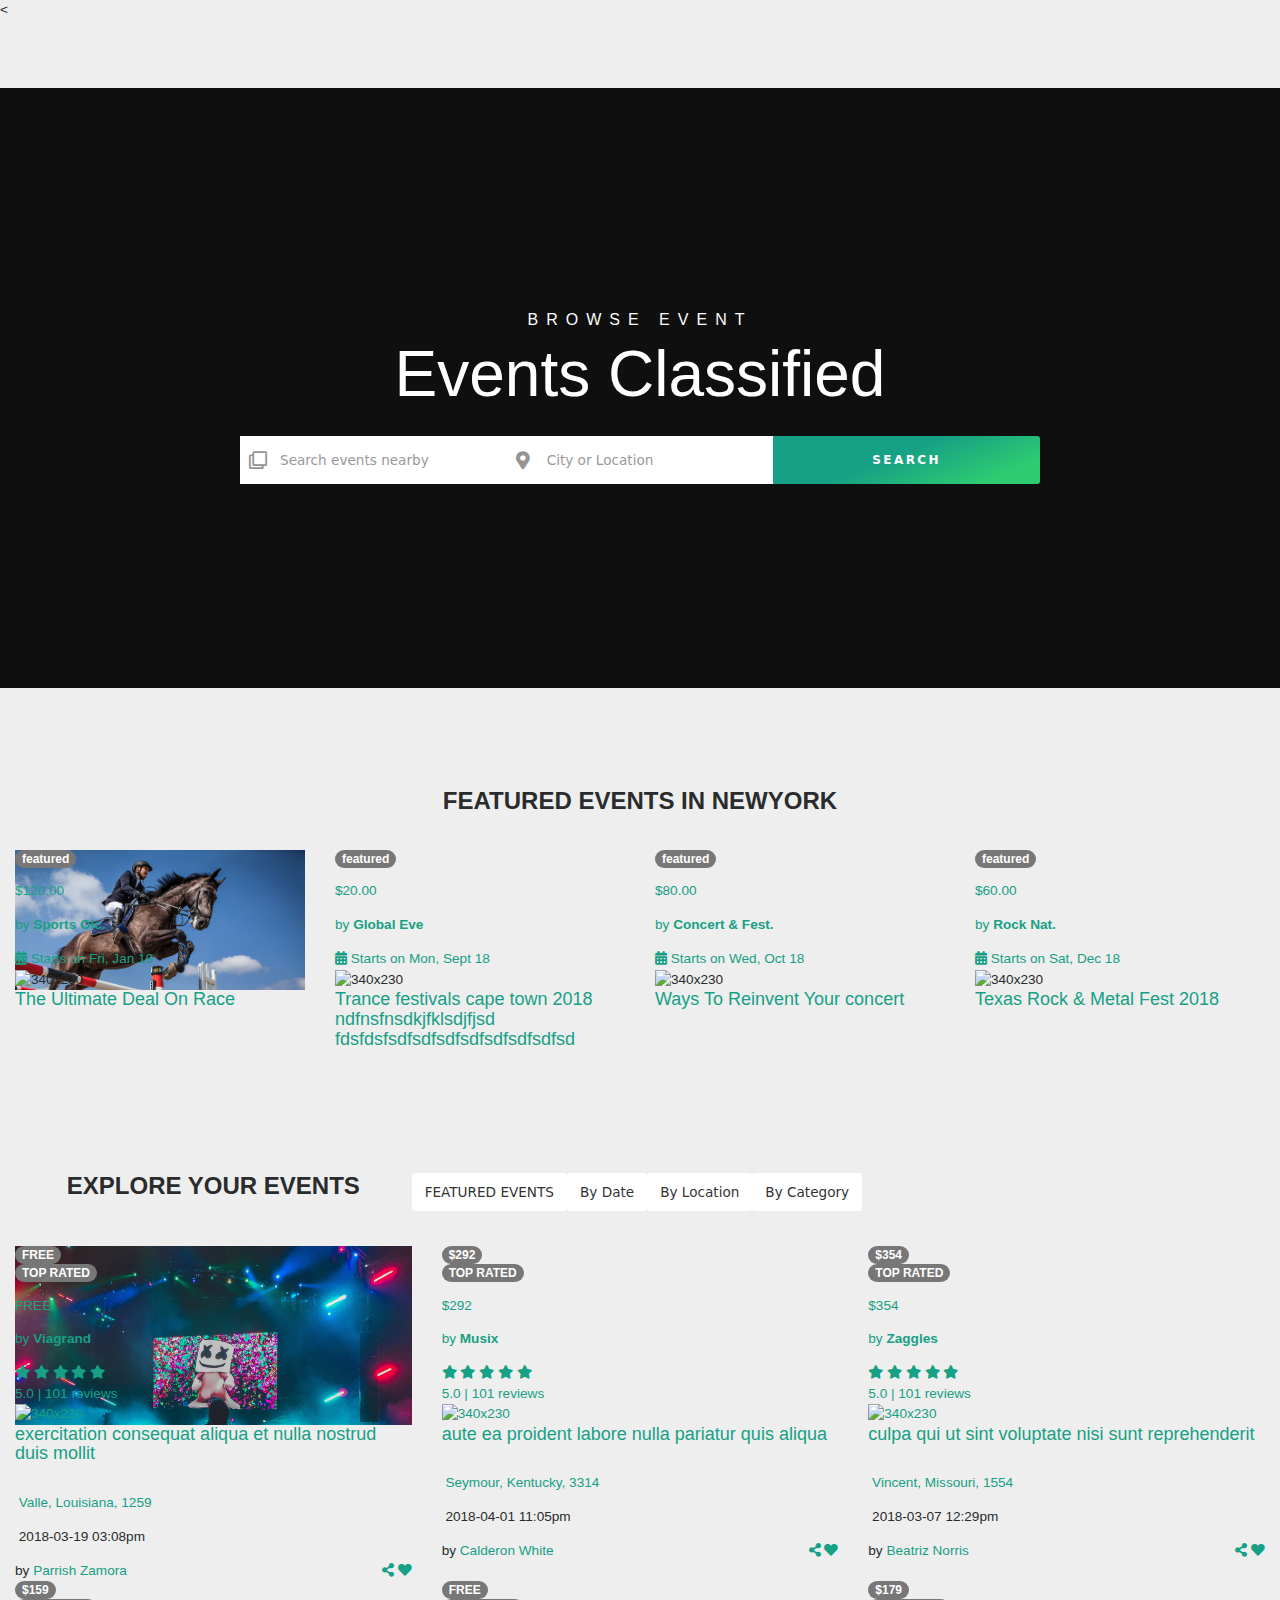
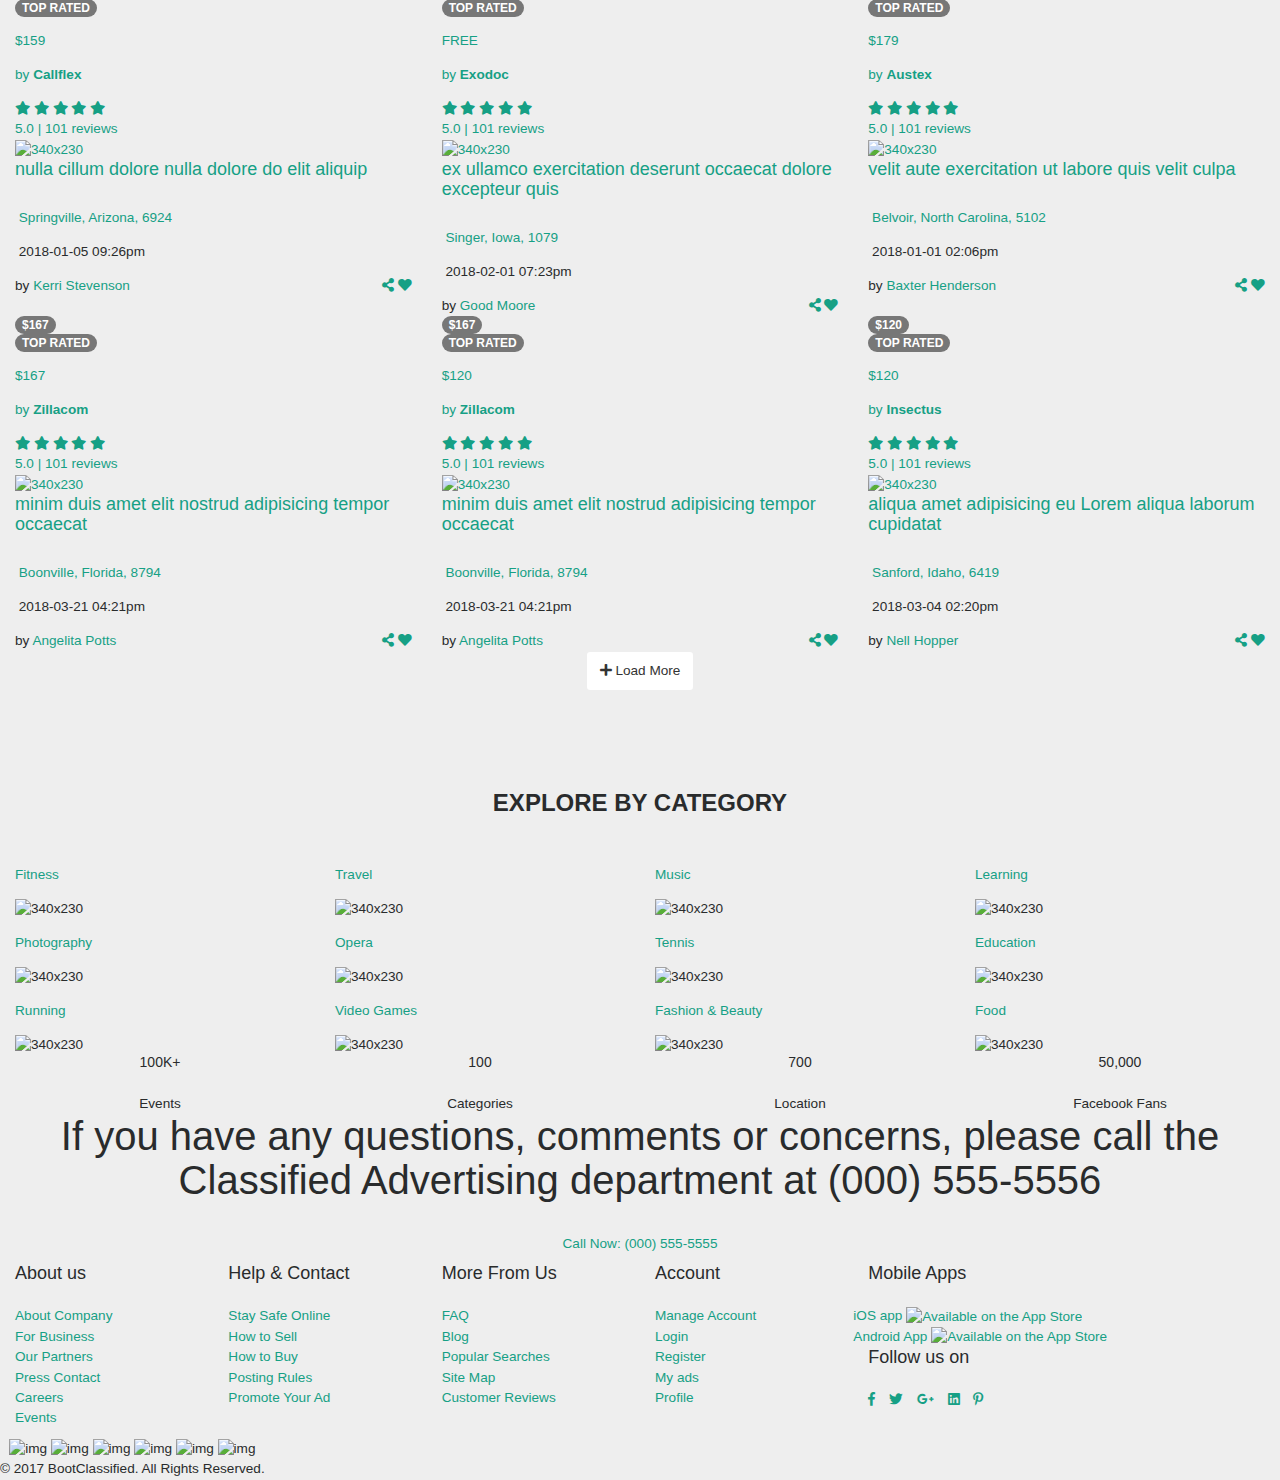
==== commit 47934c7c: "html index avance intermedio" ====
--- a/index.html
+++ b/index.html
@@ -1,162 +1,2640 @@
-<!DOCTYPE html>
-<html lang="en">
-  <head>
+
+<html lang="en" dir="ltr" style="" class=" eventlistener localstorage no-touchevents no-forcetouch"><head>
     <meta charset="utf-8">
-    <meta http-equiv="X-UA-Compatible" content="IE=edge">
-    <meta name="viewport" content="width=device-width, initial-scale=1">
-    <!-- The above 3 meta tags *must* come first in the head; any other head content must come *after* these tags -->
-    <meta name="description" content="">
-    <meta name="author" content="">
-
-
-    <title>Jumbotron Template for Bootstrap</title>
-
-      <!-- Bootstrap core CSS -->
+    <meta name="viewport" content="width=device-width, initial-scale=1.0">
+    <!-- Fav and touch icons -->
+    <link rel="apple-touch-icon-precomposed" sizes="144x144" href="assets/ico/apple-touch-icon-144-precomposed.png">
+    <link rel="apple-touch-icon-precomposed" sizes="114x114" href="assets/ico/apple-touch-icon-114-precomposed.png">
+    <link rel="apple-touch-icon-precomposed" sizes="72x72" href="assets/ico/apple-touch-icon-72-precomposed.png">
+    <link rel="apple-touch-icon-precomposed" href="assets/ico/apple-touch-icon-57-precomposed.png">
+    <link rel="shortcut icon" href="assets/ico/favicon.png">
+    <title>BOOTCLASIFIED - Responsive Classified Theme</title>
+    <!-- Bootstrap core CSS   -->
     <link href="bootstrap/css/bootstrap.min.css" rel="stylesheet">
 
-    <!-- Custom styles for this template -->
-    <link href="css/style.css" rel="stylesheet">
+    <!-- Bootstrap core CSS -->
+    <link href="bootstrap/css/bootstrap4.min.css" rel="stylesheet">
+
+
+    <!-- Animate core CSS -->
+    <link href="css/animate.min.css" rel="stylesheet">
+    <
+
+    <!-- Common  styles -->
+    <link href="css/common.css" rel="stylesheet">
+
+    <!-- Custom styles for this template  -->
+    <link href="css/index.css" rel="stylesheet">
 
     <!-- Fontawesome -->
     <link href="plugins/fontawesome-free-5.7.1/css/all.min.css" rel="stylesheet">
 
-  </head>
+
+
+</head>
+<body class="pace-done">
+  <div class="pace  pace-inactive">
+    <div class="pace-progress" data-progress-text="100%" data-progress="99" style="width: 100%;">
+      <div class="pace-progress-inner">
+
+      </div>
+    </div>
+
+    <div class="pace-activity">
+
+    </div>
+  </div>
+
   <div id="wrapper" style="padding-top: 68px;">
-
-
-  <body>
-
-    <div class="main-container">
-      <div class="container">
-        <div class="row">
-          <div class="col-md-8 page-content col-thin-right">
-            <div class="ev-image">
-              <img class="img-responsive" src="images/events/1-large.jpg" alt="img">
-                <div class="ev-share">
-                  <ul class="list-inline social-links">
-                    <li class="list-inline-item">
-                      <span class="share-text">Share</span>
-                    </li>
-                    <li class="list-inline-item">
-                      <a href="#">
-                        <i class="fab fa-facebook-f"></i>
-                      </a>
-                    </li>
-                    <li class="list-inline-item">
-                      <a href="#">
-                        <i class="fab fa-twitter"></i>
-                      </a>
-                    </li>
-                    <li class="list-inline-item">
-                      <a href="#">
-                        <i class="fab fa-youtube"></i>
-                      </a>
-                    </li>
-                    <li class="list-inline-item">
-                      <a href="#">
-                        <i class="fab fa-instagram"></i>
-                      </a>
-                    </li>
-                  </ul>
+    <div class="header">
+    	<nav class="navbar navbar-site navbar-light navbar-bodered bg-light navbar-expand-md" role="navigation">
+    		<div class="container">
+          <div class="navbar-identity">
+
+          </div>
+
+
+    			<div class="navbar-collapse collapse">
+
+    			</div>
+    			<!--/.nav-collapse -->
+    		</div>
+    		<!-- /.container-fluid -->
+    	</nav>
+    </div>
+    <!-- /.header -->
+
+    <div class="intro-modern">
+        <div class="inner">
+            <div class="container text-center">
+                <p class="title-6-sub top animateme fittext3 animated fadeIn">Browse Event</p>
+                <h1 class="title-6 animated fadeInDown"> Events Classified </h1>
+
+                <div class="row search-row animated fadeInUp">
+
+                    <div class="col-xl-4 col-sm-4 search-col relative">
+                        <i class="far fa-clone icon-append"></i>
+                        <input type="text" name="ads" class="form-control has-icon" placeholder="Search events nearby" value="">
+                    </div>
+
+                    <div class="col-xl-4 col-sm-4 search-col relative locationicon">
+                        <i class="fas fa-map-marker-alt icon-append"></i></i>
+                        <input type="text" name="country" id="autocomplete-ajax" class="form-control locinput input-rel searchtag-input has-icon" placeholder="City or Location" value="" autocomplete="off">
+                    </div>
+
+                    <div class="col-xl-4 col-sm-4 search-col">
+                        <button class="btn btn-primary btn-search btn-block  btn-gradient"><strong>Search</strong></button>
+                    </div>
+                </div>
+            </div>
+        </div>
+
+        <div class="layer-bg" style="background-color: rgba(0, 0, 0, 0.996);">
+
+        </div>
+
+        <div class="bg-slider-wrapper">
+            <div class="bx-wrapper" style="max-width: 100%;">
+              <div class="bx-viewport" aria-live="polite" style="width: 100%; overflow: hidden; position: relative; height: 600px;">
+                <div class="bg-slider" style="width: auto; position: relative;">
+                  <div class="bg-item" style="background-image: url(&quot;images/events/1-large_x2.jpg&quot;); float: none; list-style: none; position: absolute; width: 1257px; z-index: 0; display: none;" aria-hidden="true">
+
+                  </div>
+                  <div class="bg-item" style="background-image: url(&quot;images/events/5-large_x2.jpg&quot;); float: none; list-style: none; position: absolute; width: 1257px; z-index: 50;" aria-hidden="false">
+
+                  </div>
+                  <div class="bg-item" style="background-image: url(&quot;images/events/6-large_x2.jpg&quot;); float: none; list-style: none; position: absolute; width: 1257px; z-index: 0; display: none;" aria-hidden="true">
+
+                  </div>
+                </div>
+                </div>
+                <div class="bx-controls bx-has-controls-direction">
+                  <div class="bx-controls-direction">
+                    <a class="bx-prev" href="">Prev</a>
+                    <a class="bx-next" href="">Next</a>
+                  </div>
                 </div>
               </div>
-
-              <div class="event-details-title">
-                <h1 class="title">
-                  <span class="auto-title left">
-                    <h2>
-                      Teatro al Atardecer
-                      <small>El Más Acá Club Cultural</small>
-                    </h2>
-                  </span>
-                  <span class="auto-price pull-right"> $330.00</span>
-                </h1>
-              </div>
-
-              <div class="inner inner-box ads-details-wrapper event">
-                <div class="Ads-Details">
-                  <h4 class=""><strong><i class="fas fa-circle"></i>Categoria: </strong>Teatro</h4>
-                    <div class="ads-details-info">
-                        <p>"Querida Linda. Querida Leonor" un texto escrito especialmente para este verano por Patricia Suárez, con la dirección de Claudio Aprile, las actuaciones de Roxana Randón y Mónica Buscaglia y la música en vivo de Sergio Perotti. En el Bar Restó de nuestro club. Entradas anticipadas $ 330.
-                        </p>
-                    </div>
-                  </div>
-                  <br>
-                <div class="Ads-Details">
-                  <h4 class=""><strong>Cuándo</strong></h4>
-                  <div class="ads-details-info">
-                    <strong>
-                      <span><h4><i class="far fa-calendar-alt"></i>&nbsp;
-                        Viernes 8/2/2019 de 20:00hs a 21:30hs</h4>
-                      </span>
-                    </strong>
-                  </div>
-                </div>
-              </div>
-          </div>
-          <!--/.page-content -->
-          <div class="col-md-4 page-sidebar-right">
-            <aside>
-              <div class="block-cell user">
-                <div class="cell-media">
-                  <img src="images/users/2.jpg" alt>
-                </div>
-                <div class="cell-content">
-                  <h5 class="title">Organize by</h5>
-                  <span class="name">
-                    <a href="#">David</a>
-                  </span>
-                  <span class="rating">top rated</span>
-                </div>
-              </div>
-
-              <div class="card sidebar-card">
-                <div class="card-header">EVENT DETAILS</div>
-                  <div class="card-content">
-                    <div class="card-body text-left">
-                      <h5 class="text-uppercase"><strong>Date &amp; Time</strong></h5>
-                        <div class="ev-info-details">
-                          <div class="ev-icon">
-                            <i class="fas fa-calendar-alt"></i>
-                          </div>
-                          <div class="ev-details">
-                            <p>
-                            <span>Wednesday August 20 2019 12:00 PM to </span>
-                            <span>Sunday October 10 2019 EST </span></p>
-                          </div>
-                        </div>
-                      <h5 class="text-uppercase"><strong>Location </strong></h5>
-                        <div class="ev-info-details">
-                          <div class="ev-icon">
-                            <i class="fas fa-map-marked"></i>
-                          </div>
-                          <div class="ev-details">
-                            <address>Rickey S Marino <br> 3277 Horseshoe Lane <br>New York 75105</address>
-                          </div>
-                        </div>
-                      </div>
-
-                      <div class="ev-action">
-                        <a class="btn btn-success btn-block"> GET TICKET <span class="price">$ 44 </span></a>
-                        <p class="text-muted">
-                          <small>* Registration closes at the end of event</small>
-                        </p>
-                      </div>
-                    </div>
-                </div>
-
-            </aside>
-          </div>
-          <!--/.page-sidebar -->
         </div>
-
-      </div>
-
-
     </div>
+    <!-- /.intro -->
+
+    <section class="event-featured section-ev">
+        <div class="container">
+            <div class="col-12 title-box text-center section-header">
+                <h2 class="title"> Featured Events in <a class="ev">NewYork</a></h2>
+            </div>
+
+            <div class="row">
+                <div class="col-md-3 col-sm-6 col-6">
+                    <div class="card card-event info-overlay featured">
+                        <div class="img has-background" style="background-image: url(images/events/10-large.jpg); background-size:cover ">
+                            <a href="event-details.html" class="event-pop-link">
+                              <span class="event-badges ">
+									                <span class="badge badge-success">featured</span>
+								              </span>
+                              <div class="event-pop-info">
+                                  <p class="price">$120.00</p>
+                                    <p class="publisher">by <strong>Sports Olc.</strong></p>
+                                    <div class="time">
+                                        <i class="fa fa-calendar-alt"></i>
+                                        Starts on Fri, Jan 19
+                                    </div>
+                                </div>
+                            </a>
+                            <!-- //
+                            to generate 100% fit to box & responsive i used a fake image based on actual image ratio.
+                            Tf you think you will use all same size image then you can remove background image and
+                            use image below as a main src image.
+                            -->
+                            <img alt="340x230" class="card-img-top img-responsive" data-holder-rendered="true" src="images/3x1.gif">
+                        </div>
+
+                        <div class="card-body">
+                            <h4 class="card-title"><a href="event-details.html">The Ultimate Deal On Race</a></h4>
+                        </div>
+                    </div>
+                </div>
+
+                <div class="col-md-3 col-sm-6 col-6">
+                    <div class="card card-event info-overlay featured">
+                        <div class="img has-background" style="background-image: url(images/events/4-large.jpg); background-size:cover ">
+                            <a href="event-details.html" class="event-pop-link">
+                                    <span class="event-badges ">
+									<span class="badge badge-success">featured</span>
+								</span>
+
+                                <div class="event-pop-info">
+
+                                    <p class="price">$20.00</p>
+                                    <p class="publisher">by <strong>Global Eve</strong></p>
+                                    <div class="time">
+                                        <i class="fa fa-calendar-alt"></i>
+                                        Starts on Mon, Sept 18
+                                    </div>
+                                </div>
+
+                            </a>
+                            <img alt="340x230" class="card-img-top img-responsive" data-holder-rendered="true" src="images/3x1.gif">
+                        </div>
+
+                        <div class="card-body">
+                            <h4 class="card-title"><a href="event-details.html"> Trance festivals cape town 2018 ndfnsfnsdkjfklsdjfjsd fdsfdsfsdfsdfsdfsdfsdfsdfsdfsd</a>
+                            </h4>
+                        </div>
+                    </div>
+                </div>
+
+                <div class="col-md-3 col-sm-6 col-6">
+                    <div class="card card-event info-overlay featured">
+                        <div class="img has-background" style="background-image: url(images/events/5-large.jpg); background-size:cover ">
+                            <a href="event-details.html" class="event-pop-link">
+                                    <span class="event-badges ">
+									<span class="badge badge-success">featured</span>
+								</span>
+
+                                <div class="event-pop-info">
+
+                                    <p class="price">$80.00</p>
+                                    <p class="publisher">by <strong>Concert &amp; Fest. </strong></p>
+                                    <div class="time">
+                                        <i class="fa fa-calendar-alt"></i>
+                                        Starts on Wed, Oct 18
+                                    </div>
+                                </div>
+
+                            </a>
+                            <img alt="340x230" class="card-img-top img-responsive" data-holder-rendered="true" src="images/3x1.gif">
+                        </div>
+
+                        <div class="card-body">
+                            <h4 class="card-title"><a href="event-details.html"> Ways To Reinvent Your concert</a>
+                            </h4>
+                        </div>
+                    </div>
+                </div>
+
+                <div class="col-md-3 col-sm-6 col-6">
+                    <div class="card card-event info-overlay featured">
+                        <div class="img has-background" style="background-image: url(images/events/6-large.jpg); background-size:cover ">
+                            <a href="event-details.html" class="event-pop-link">
+                                    <span class="event-badges ">
+									<span class="badge badge-success">featured</span>
+								</span>
+
+                                <div class="event-pop-info">
+
+                                    <p class="price">$60.00</p>
+                                    <p class="publisher">by <strong>Rock Nat. </strong></p>
+                                    <div class="time">
+                                        <i class="fa fa-calendar-alt"></i>
+                                        Starts on Sat, Dec 18
+                                    </div>
+                                </div>
+
+                            </a>
+                            <img alt="340x230" class="card-img-top img-responsive" data-holder-rendered="true" src="images/3x1.gif">
+                        </div>
+
+                        <div class="card-body">
+                            <h4 class="card-title"><a href="event-details.html">Texas Rock &amp; Metal Fest 2018</a>
+                            </h4>
+                        </div>
+                    </div>
+                </div>
+            </div>
+
+
+            <div style="clear: both"></div>
+
+        </div>
+    </section>
     <!-- /.main-container -->
 
+    <section class="event-listing section-ev">
+        <div class="container">
+            <div class="section-header listing-title-holder">
+
+
+                <div class="row for-list align-center">
+                    <div class="event-title-holder  col-lg-4 col-md-3 col-sm-12 mr-auto">
+                        <h2 class="title text-left"> EXPLORE YOUR EVENTS </h2>
+
+                    </div>
+
+                    <div class="event-filters-wrapper col">
+                        <div class="input-group row">
+                            <!-- Example single danger button -->
+                            <div class="btn-group col ">
+                                <button type="button" class="btn btn-default btn-block btn-line dropdown-toggle" data-toggle="dropdown" aria-haspopup="true" aria-expanded="false">
+                                    FEATURED EVENTS
+                                </button>
+                                <div class="dropdown-menu dropdown-line">
+                                    <a class="dropdown-item" href="#">Featured events</a>
+                                    <a class="dropdown-item" href="#">New added</a>
+                                    <a class="dropdown-item" href="#">Popular</a>
+                                    <a class="dropdown-item" href="#">recommended</a>
+                                </div>
+                            </div>
+
+                            <div class="btn-group col ">
+                                <button type="button" class="btn btn-default btn-block btn-line dropdown-toggle" data-toggle="dropdown" aria-haspopup="true" aria-expanded="false">
+                                    By Date
+                                </button>
+                                <div class="dropdown-menu dropdown-line">
+                                    <a class="dropdown-item" href="#">All Events</a>
+                                    <a class="dropdown-item" href="#"> Today</a>
+                                    <a class="dropdown-item" href="#"> This week</a>
+                                    <a class="dropdown-item" href="#"> Next Month</a>
+                                </div>
+                            </div>
+
+                            <div class="btn-group col">
+                                <button type="button" class="btn btn-default btn-block btn-line dropdown-toggle" data-toggle="dropdown" aria-haspopup="true" aria-expanded="false">
+                                    By Location
+                                </button>
+
+                                <div class="dropdown-menu dropdown-line has-form stay">
+                                    <div class="dropdown-item ">
+                                        <div class="custom-control custom-radio">
+                                            <input type="radio" id="customRadio1" name="customRadio" class="custom-control-input">
+                                            <label class="custom-control-label" for="customRadio1">5 miles from
+                                                zip</label>
+                                        </div>
+                                    </div>
+
+                                    <div class="dropdown-item">
+                                        <div class="custom-control custom-radio">
+                                            <input type="radio" id="customRadio2" name="customRadio" class="custom-control-input">
+                                            <label class="custom-control-label" for="customRadio2">5 miles from
+                                                zip</label>
+                                        </div>
+                                    </div>
+
+                                    <div class="dropdown-item">
+                                        <div class="custom-control custom-radio">
+                                            <input type="radio" id="customRadio3" name="customRadio" class="custom-control-input">
+                                            <label class="custom-control-label" for="customRadio3">5 miles from
+                                                zip</label>
+                                        </div>
+                                    </div>
+
+                                    <div class="dropdown-item">
+                                        <div class="custom-control custom-radio">
+                                            <input type="radio" id="customRadio4" name="customRadio" class="custom-control-input">
+                                            <label class="custom-control-label" for="customRadio4">10 miles from
+                                                zip</label>
+                                        </div>
+                                    </div>
+                                    <div class="dropdown-divider"></div>
+                                    <div class="dropdown-item">
+                                        <a class="dropdown-clear-filter">X</a>
+                                    </div>
+
+                                </div>
+
+
+                            </div>
+
+                            <div class="btn-group col">
+                                <button type="button" class="btn btn-default btn-block btn-line dropdown-toggle" data-toggle="dropdown" aria-haspopup="true" aria-expanded="false">
+                                    By Category
+                                </button>
+                                <div class="dropdown-menu dropdown-line has-form stay">
+                                    <div class="dropdown-item ">
+                                        <div class="custom-control custom-checkbox">
+                                            <input type="checkbox" class="custom-control-input" id="customCheck1">
+                                            <label class="custom-control-label" for="customCheck1">Popular</label>
+                                        </div>
+                                    </div>
+
+                                    <div class="dropdown-item">
+                                        <div class="custom-control custom-checkbox">
+                                            <input type="checkbox" class="custom-control-input" id="customCheck2">
+                                            <label class="custom-control-label" for="customCheck2">Music</label>
+                                        </div>
+                                    </div>
+
+                                    <div class="dropdown-item">
+                                        <div class="custom-control custom-checkbox">
+                                            <input type="checkbox" class="custom-control-input" id="customCheck3">
+                                            <label class="custom-control-label" for="customCheck3">Food and
+                                                drink</label>
+                                        </div>
+                                    </div>
+
+                                    <div class="dropdown-item">
+                                        <div class="custom-control custom-checkbox">
+                                            <input type="checkbox" class="custom-control-input" id="customCheck5">
+                                            <label class="custom-control-label" for="customCheck5">Business </label>
+                                        </div>
+                                    </div>
+
+                                    <div class="dropdown-item">
+                                        <div class="custom-control custom-checkbox">
+                                            <input type="checkbox" class="custom-control-input" id="customCheck6">
+                                            <label class="custom-control-label" for="customCheck6">Technology</label>
+                                        </div>
+                                    </div>
+
+                                    <div class="dropdown-item">
+                                        <div class="custom-control custom-checkbox">
+                                            <input type="checkbox" class="custom-control-input" id="customCheck7">
+                                            <label class="custom-control-label" for="customCheck7">Sports and
+                                                fitness</label>
+                                        </div>
+                                    </div>
+
+
+                                    <div class="dropdown-divider"></div>
+                                    <div class="dropdown-item">
+                                        <a class="dropdown-clear-filter">X</a>
+                                    </div>
+
+                                </div>
+
+                            </div>
+
+
+                        </div>
+                    </div>
+                </div>
+            </div>
+
+
+            <div class="row">
+
+                <div class="col-md-4 col-sm-6 col-12 event-item-col">
+                    <div class="card card-event info-overlay">
+                        <div class="img has-background" style="background-image: url(images/events/1-large.jpg); background-size:cover ">
+                            <div class="pop-info ">
+                                    <span class="event-badges ">
+									    <span class="badge price-tag big badge-default"> FREE</span>
+								    </span>
+                            </div>
+
+                            <a href="event-details.html" class="event-pop-link">
+                                    <span class="event-badges ">
+									<span class="badge badge-danger"> TOP RATED</span>
+								</span>
+
+                                <div class="event-pop-info">
+
+                                    <p class="price">FREE</p>
+                                    <p class="publisher">by <strong>Viagrand</strong></p>
+                                    <div class="event-rating">
+                                        <div class="star">
+                                            <i class="fa  fa-star"></i>
+                                            <i class="fa  fa-star"></i>
+                                            <i class="fa  fa-star"></i>
+                                            <i class="fa  fa-star"></i>
+                                            <i class="fa  fa-star"></i>
+                                        </div>
+                                        <div class="review-count"> 5.0 | 101 reviews</div>
+                                    </div>
+
+                                </div>
+                            </a>
+
+
+                            <!-- //
+                            To make 100% fit to box & responsive i used a fake image based on actual image ratio.
+                            Tf you think you will use all same size image then you can remove background image and
+                            use image below as a main src image.
+                            -->
+                            <a href="event-details.html">
+                                <img alt="340x230" class="card-img-top img-responsive" data-holder-rendered="true" src="images/10x6.gif"> </a>
+                        </div>
+                        <div class="card-body">
+                            <h4 class="card-title">
+                                <a href="event-details.html">exercitation consequat aliqua et nulla nostrud duis mollit</a>
+                            </h4>
+                            <p class="card-text hide">Donec imperdiet leo ac ipsum blandit auctor.</p>
+
+                            <div class="card-event-info">
+                                <p class="event-location"><i class="fa icon-location-1"></i>
+                                    <a class="location" href="">Valle, Louisiana, 1259 </a></p>
+                                <p class="event-time"><i class="fa icon-calendar-1"></i> 2018-03-19 03:08pm </p>
+                            </div>
+                        </div>
+                        <div class="card-footer">
+                            <div class="pull-left left">
+                                <div class="">by <a href="aurthor.html">Parrish Zamora </a></div>
+                            </div>
+                            <div class="pull-right right social-link">
+                                <a href="#"><i class="fa  fa-share-alt"></i> </a>
+
+                                <a href="#"><i class="fa  fa-heart"></i> </a>
+                            </div>
+
+                        </div>
+                    </div>
+                </div>
+                <div class="col-md-4 col-sm-6 col-12 event-item-col">
+                    <div class="card card-event info-overlay">
+                        <div class="img has-background" style="background-image: url(images/events/2-large.jpg); background-size:cover ">
+                            <div class="pop-info ">
+                                    <span class="event-badges ">
+									    <span class="badge price-tag big badge-default"> $292</span>
+								    </span>
+                            </div>
+
+                            <a href="event-details.html" class="event-pop-link">
+                                    <span class="event-badges ">
+									<span class="badge badge-danger"> TOP RATED</span>
+								</span>
+
+                                <div class="event-pop-info">
+
+                                    <p class="price">$292</p>
+                                    <p class="publisher">by <strong>Musix</strong></p>
+                                    <div class="event-rating">
+                                        <div class="star">
+                                            <i class="fa  fa-star"></i>
+                                            <i class="fa  fa-star"></i>
+                                            <i class="fa  fa-star"></i>
+                                            <i class="fa  fa-star"></i>
+                                            <i class="fa  fa-star"></i>
+                                        </div>
+                                        <div class="review-count"> 5.0 | 101 reviews</div>
+                                    </div>
+
+                                </div>
+                            </a>
+
+
+                            <!-- //
+                            To make 100% fit to box & responsive i used a fake image based on actual image ratio.
+                            Tf you think you will use all same size image then you can remove background image and
+                            use image below as a main src image.
+                            -->
+                            <a href="event-details.html">
+                                <img alt="340x230" class="card-img-top img-responsive" data-holder-rendered="true" src="images/10x6.gif"> </a>
+                        </div>
+                        <div class="card-body">
+                            <h4 class="card-title">
+                                <a href="event-details.html">aute ea proident labore nulla pariatur quis aliqua</a>
+                            </h4>
+                            <p class="card-text hide">Donec imperdiet leo ac ipsum blandit auctor.</p>
+
+                            <div class="card-event-info">
+                                <p class="event-location"><i class="fa icon-location-1"></i>
+                                    <a class="location" href="">Seymour, Kentucky, 3314 </a></p>
+                                <p class="event-time"><i class="fa icon-calendar-1"></i> 2018-04-01 11:05pm </p>
+                            </div>
+                        </div>
+                        <div class="card-footer">
+                            <div class="pull-left left">
+                                <div class="">by <a href="aurthor.html">Calderon White </a></div>
+                            </div>
+                            <div class="pull-right right social-link">
+                                <a href="#"><i class="fa  fa-share-alt"></i> </a>
+
+                                <a href="#"><i class="fa  fa-heart"></i> </a>
+                            </div>
+
+                        </div>
+                    </div>
+                </div>
+
+                <div class="col-md-4 col-sm-6 col-12 event-item-col">
+                    <div class="card card-event info-overlay">
+                        <div class="img has-background" style="background-image: url(images/events/3-large.jpg); background-size:cover ">
+                            <div class="pop-info ">
+                                    <span class="event-badges ">
+									    <span class="badge price-tag big badge-default"> $354</span>
+								    </span>
+                            </div>
+
+                            <a href="event-details.html" class="event-pop-link">
+                                    <span class="event-badges ">
+									<span class="badge badge-danger"> TOP RATED</span>
+								</span>
+
+                                <div class="event-pop-info">
+
+                                    <p class="price">$354</p>
+                                    <p class="publisher">by <strong>Zaggles</strong></p>
+                                    <div class="event-rating">
+                                        <div class="star">
+                                            <i class="fa  fa-star"></i>
+                                            <i class="fa  fa-star"></i>
+                                            <i class="fa  fa-star"></i>
+                                            <i class="fa  fa-star"></i>
+                                            <i class="fa  fa-star"></i>
+                                        </div>
+                                        <div class="review-count"> 5.0 | 101 reviews</div>
+                                    </div>
+
+                                </div>
+                            </a>
+
+
+                            <!-- //
+                            To make 100% fit to box & responsive i used a fake image based on actual image ratio.
+                            Tf you think you will use all same size image then you can remove background image and
+                            use image below as a main src image.
+                            -->
+                            <a href="event-details.html">
+                                <img alt="340x230" class="card-img-top img-responsive" data-holder-rendered="true" src="images/10x6.gif"> </a>
+                        </div>
+                        <div class="card-body">
+                            <h4 class="card-title">
+                                <a href="event-details.html">culpa qui ut sint voluptate nisi sunt reprehenderit</a>
+                            </h4>
+                            <p class="card-text hide">Donec imperdiet leo ac ipsum blandit auctor.</p>
+
+                            <div class="card-event-info">
+                                <p class="event-location"><i class="fa icon-location-1"></i>
+                                    <a class="location" href="">Vincent, Missouri, 1554 </a></p>
+                                <p class="event-time"><i class="fa icon-calendar-1"></i> 2018-03-07 12:29pm </p>
+                            </div>
+                        </div>
+                        <div class="card-footer">
+                            <div class="pull-left left">
+                                <div class="">by <a href="aurthor.html">Beatriz Norris </a></div>
+                            </div>
+                            <div class="pull-right right social-link">
+                                <a href="#"><i class="fa  fa-share-alt"></i> </a>
+
+                                <a href="#"><i class="fa  fa-heart"></i> </a>
+                            </div>
+
+                        </div>
+                    </div>
+                </div>
+                <div class="col-md-4 col-sm-6 col-12 event-item-col">
+                    <div class="card card-event info-overlay">
+                        <div class="img has-background" style="background-image: url(images/events/4-large.jpg); background-size:cover ">
+                            <div class="pop-info ">
+                                    <span class="event-badges ">
+									    <span class="badge price-tag big badge-default"> $159</span>
+								    </span>
+                            </div>
+
+                            <a href="event-details.html" class="event-pop-link">
+                                    <span class="event-badges ">
+									<span class="badge badge-danger"> TOP RATED</span>
+								</span>
+
+                                <div class="event-pop-info">
+
+                                    <p class="price">$159</p>
+                                    <p class="publisher">by <strong>Callflex</strong></p>
+                                    <div class="event-rating">
+                                        <div class="star">
+                                            <i class="fa  fa-star"></i>
+                                            <i class="fa  fa-star"></i>
+                                            <i class="fa  fa-star"></i>
+                                            <i class="fa  fa-star"></i>
+                                            <i class="fa  fa-star"></i>
+                                        </div>
+                                        <div class="review-count"> 5.0 | 101 reviews</div>
+                                    </div>
+
+                                </div>
+                            </a>
+
+
+                            <!-- //
+                            To make 100% fit to box & responsive i used a fake image based on actual image ratio.
+                            Tf you think you will use all same size image then you can remove background image and
+                            use image below as a main src image.
+                            -->
+                            <a href="event-details.html">
+                                <img alt="340x230" class="card-img-top img-responsive" data-holder-rendered="true" src="images/10x6.gif"> </a>
+                        </div>
+                        <div class="card-body">
+                            <h4 class="card-title">
+                                <a href="event-details.html">nulla cillum dolore nulla dolore do elit aliquip</a>
+                            </h4>
+                            <p class="card-text hide">Donec imperdiet leo ac ipsum blandit auctor.</p>
+
+                            <div class="card-event-info">
+                                <p class="event-location"><i class="fa icon-location-1"></i>
+                                    <a class="location" href="">Springville, Arizona, 6924 </a></p>
+                                <p class="event-time"><i class="fa icon-calendar-1"></i> 2018-01-05 09:26pm </p>
+                            </div>
+                        </div>
+                        <div class="card-footer">
+                            <div class="pull-left left">
+                                <div class="">by <a href="aurthor.html">Kerri Stevenson </a></div>
+                            </div>
+                            <div class="pull-right right social-link">
+                                <a href="#"><i class="fa  fa-share-alt"></i> </a>
+
+                                <a href="#"><i class="fa  fa-heart"></i> </a>
+                            </div>
+
+                        </div>
+                    </div>
+                </div>
+                <div class="col-md-4 col-sm-6 col-12 event-item-col">
+                    <div class="card card-event info-overlay">
+                        <div class="img has-background" style="background-image: url(images/events/5-large.jpg); background-size:cover ">
+                            <div class="pop-info ">
+                                    <span class="event-badges ">
+									    <span class="badge price-tag big badge-default"> FREE</span>
+								    </span>
+                            </div>
+
+                            <a href="event-details.html" class="event-pop-link">
+                                    <span class="event-badges ">
+									<span class="badge badge-danger"> TOP RATED</span>
+								</span>
+
+                                <div class="event-pop-info">
+
+                                    <p class="price">FREE</p>
+                                    <p class="publisher">by <strong>Exodoc</strong></p>
+                                    <div class="event-rating">
+                                        <div class="star">
+                                            <i class="fa  fa-star"></i>
+                                            <i class="fa  fa-star"></i>
+                                            <i class="fa  fa-star"></i>
+                                            <i class="fa  fa-star"></i>
+                                            <i class="fa  fa-star"></i>
+                                        </div>
+                                        <div class="review-count"> 5.0 | 101 reviews</div>
+                                    </div>
+
+                                </div>
+                            </a>
+
+
+                            <!-- //
+                            To make 100% fit to box & responsive i used a fake image based on actual image ratio.
+                            Tf you think you will use all same size image then you can remove background image and
+                            use image below as a main src image.
+                            -->
+                            <a href="event-details.html">
+                                <img alt="340x230" class="card-img-top img-responsive" data-holder-rendered="true" src="images/10x6.gif"> </a>
+                        </div>
+                        <div class="card-body">
+                            <h4 class="card-title">
+                                <a href="event-details.html">ex ullamco exercitation deserunt occaecat dolore excepteur quis</a>
+                            </h4>
+                            <p class="card-text hide">Donec imperdiet leo ac ipsum blandit auctor.</p>
+
+                            <div class="card-event-info">
+                                <p class="event-location"><i class="fa icon-location-1"></i>
+                                    <a class="location" href="">Singer, Iowa, 1079 </a></p>
+                                <p class="event-time"><i class="fa icon-calendar-1"></i> 2018-02-01 07:23pm </p>
+                            </div>
+                        </div>
+                        <div class="card-footer">
+                            <div class="pull-left left">
+                                <div class="">by <a href="aurthor.html">Good Moore </a></div>
+                            </div>
+                            <div class="pull-right right social-link">
+                                <a href="#"><i class="fa  fa-share-alt"></i> </a>
+
+                                <a href="#"><i class="fa  fa-heart"></i> </a>
+                            </div>
+
+                        </div>
+                    </div>
+                </div>
+                <div class="col-md-4 col-sm-6 col-12 event-item-col">
+                    <div class="card card-event info-overlay">
+                        <div class="img has-background" style="background-image: url(images/events/6-large.jpg); background-size:cover ">
+                            <div class="pop-info ">
+                                    <span class="event-badges ">
+									    <span class="badge price-tag big badge-default"> $179</span>
+								    </span>
+                            </div>
+
+                            <a href="event-details.html" class="event-pop-link">
+                                    <span class="event-badges ">
+									<span class="badge badge-danger"> TOP RATED</span>
+								</span>
+
+                                <div class="event-pop-info">
+
+                                    <p class="price">$179</p>
+                                    <p class="publisher">by <strong>Austex</strong></p>
+                                    <div class="event-rating">
+                                        <div class="star">
+                                            <i class="fa  fa-star"></i>
+                                            <i class="fa  fa-star"></i>
+                                            <i class="fa  fa-star"></i>
+                                            <i class="fa  fa-star"></i>
+                                            <i class="fa  fa-star"></i>
+                                        </div>
+                                        <div class="review-count"> 5.0 | 101 reviews</div>
+                                    </div>
+
+                                </div>
+                            </a>
+
+
+                            <!-- //
+                            To make 100% fit to box & responsive i used a fake image based on actual image ratio.
+                            Tf you think you will use all same size image then you can remove background image and
+                            use image below as a main src image.
+                            -->
+                            <a href="event-details.html">
+                                <img alt="340x230" class="card-img-top img-responsive" data-holder-rendered="true" src="images/10x6.gif"> </a>
+                        </div>
+                        <div class="card-body">
+                            <h4 class="card-title">
+                                <a href="event-details.html">velit aute exercitation ut labore quis velit culpa</a>
+                            </h4>
+                            <p class="card-text hide">Donec imperdiet leo ac ipsum blandit auctor.</p>
+
+                            <div class="card-event-info">
+                                <p class="event-location"><i class="fa icon-location-1"></i>
+                                    <a class="location" href="">Belvoir, North Carolina, 5102 </a></p>
+                                <p class="event-time"><i class="fa icon-calendar-1"></i> 2018-01-01 02:06pm </p>
+                            </div>
+                        </div>
+                        <div class="card-footer">
+                            <div class="pull-left left">
+                                <div class="">by <a href="aurthor.html">Baxter Henderson </a></div>
+                            </div>
+                            <div class="pull-right right social-link">
+                                <a href="#"><i class="fa  fa-share-alt"></i> </a>
+
+                                <a href="#"><i class="fa  fa-heart"></i> </a>
+                            </div>
+
+                        </div>
+                    </div>
+                </div>
+                <div class="col-md-4 col-sm-6 col-12 event-item-col">
+                    <div class="card card-event info-overlay">
+                        <div class="img has-background" style="background-image: url(images/events/7-large.jpg); background-size:cover ">
+                            <div class="pop-info ">
+                                    <span class="event-badges ">
+									    <span class="badge price-tag big badge-default"> $167</span>
+								    </span>
+                            </div>
+
+                            <a href="event-details.html" class="event-pop-link">
+                                    <span class="event-badges ">
+									<span class="badge badge-danger"> TOP RATED</span>
+								</span>
+
+                                <div class="event-pop-info">
+
+                                    <p class="price">$167</p>
+                                    <p class="publisher">by <strong>Zillacom</strong></p>
+                                    <div class="event-rating">
+                                        <div class="star">
+                                            <i class="fa  fa-star"></i>
+                                            <i class="fa  fa-star"></i>
+                                            <i class="fa  fa-star"></i>
+                                            <i class="fa  fa-star"></i>
+                                            <i class="fa  fa-star"></i>
+                                        </div>
+                                        <div class="review-count"> 5.0 | 101 reviews</div>
+                                    </div>
+
+                                </div>
+                            </a>
+
+
+                            <!-- //
+                            To make 100% fit to box & responsive i used a fake image based on actual image ratio.
+                            Tf you think you will use all same size image then you can remove background image and
+                            use image below as a main src image.
+                            -->
+                            <a href="event-details.html">
+                                <img alt="340x230" class="card-img-top img-responsive" data-holder-rendered="true" src="images/10x6.gif"> </a>
+                        </div>
+                        <div class="card-body">
+                            <h4 class="card-title">
+                                <a href="event-details.html">minim duis amet elit nostrud adipisicing tempor occaecat</a>
+                            </h4>
+                            <p class="card-text hide">Donec imperdiet leo ac ipsum blandit auctor.</p>
+
+                            <div class="card-event-info">
+                                <p class="event-location"><i class="fa icon-location-1"></i>
+                                    <a class="location" href="">Boonville, Florida, 8794 </a></p>
+                                <p class="event-time"><i class="fa icon-calendar-1"></i> 2018-03-21 04:21pm </p>
+                            </div>
+                        </div>
+                        <div class="card-footer">
+                            <div class="pull-left left">
+                                <div class="">by <a href="aurthor.html">Angelita Potts </a></div>
+                            </div>
+                            <div class="pull-right right social-link">
+                                <a href="#"><i class="fa  fa-share-alt"></i> </a>
+
+                                <a href="#"><i class="fa  fa-heart"></i> </a>
+                            </div>
+
+                        </div>
+                    </div>
+                </div>
+                <div class="col-md-4 col-sm-6 col-12 event-item-col">
+                    <div class="card card-event info-overlay">
+                        <div class="img has-background" style="background-image: url(images/events/8-large.jpg); background-size:cover ">
+                            <div class="pop-info ">
+                                    <span class="event-badges ">
+									    <span class="badge price-tag big badge-default"> $167</span>
+								    </span>
+                            </div>
+
+                            <a href="event-details.html" class="event-pop-link">
+                                    <span class="event-badges ">
+									<span class="badge badge-danger"> TOP RATED</span>
+								</span>
+
+                                <div class="event-pop-info">
+
+                                    <p class="price">$120</p>
+                                    <p class="publisher">by <strong>Zillacom</strong></p>
+                                    <div class="event-rating">
+                                        <div class="star">
+                                            <i class="fa  fa-star"></i>
+                                            <i class="fa  fa-star"></i>
+                                            <i class="fa  fa-star"></i>
+                                            <i class="fa  fa-star"></i>
+                                            <i class="fa  fa-star"></i>
+                                        </div>
+                                        <div class="review-count"> 5.0 | 101 reviews</div>
+                                    </div>
+
+                                </div>
+                            </a>
+
+
+                            <!-- //
+                            To make 100% fit to box & responsive i used a fake image based on actual image ratio.
+                            Tf you think you will use all same size image then you can remove background image and
+                            use image below as a main src image.
+                            -->
+                            <a href="event-details.html">
+                                <img alt="340x230" class="card-img-top img-responsive" data-holder-rendered="true" src="images/10x6.gif"> </a>
+                        </div>
+                        <div class="card-body">
+                            <h4 class="card-title">
+                                <a href="event-details.html">minim duis amet elit nostrud adipisicing tempor occaecat</a>
+                            </h4>
+                            <p class="card-text hide">Donec imperdiet leo ac ipsum blandit auctor.</p>
+
+                            <div class="card-event-info">
+                                <p class="event-location"><i class="fa icon-location-1"></i>
+                                    <a class="location" href="">Boonville, Florida, 8794 </a></p>
+                                <p class="event-time"><i class="fa icon-calendar-1"></i> 2018-03-21 04:21pm </p>
+                            </div>
+                        </div>
+                        <div class="card-footer">
+                            <div class="pull-left left">
+                                <div class="">by <a href="aurthor.html">Angelita Potts </a></div>
+                            </div>
+                            <div class="pull-right right social-link">
+                                <a href="#"><i class="fa  fa-share-alt"></i> </a>
+
+                                <a href="#"><i class="fa  fa-heart"></i> </a>
+                            </div>
+
+                        </div>
+                    </div>
+                </div>
+                <div class="col-md-4 col-sm-6 col-12 event-item-col">
+                    <div class="card card-event info-overlay">
+                        <div class="img has-background" style="background-image: url(images/events/9-large.jpg); background-size:cover ">
+                            <div class="pop-info ">
+                                    <span class="event-badges ">
+									    <span class="badge price-tag big badge-default"> $120</span>
+								    </span>
+                            </div>
+
+                            <a href="event-details.html" class="event-pop-link">
+                                    <span class="event-badges ">
+									<span class="badge badge-danger"> TOP RATED</span>
+								</span>
+
+                                <div class="event-pop-info">
+
+                                    <p class="price">$120</p>
+                                    <p class="publisher">by <strong>Insectus</strong></p>
+                                    <div class="event-rating">
+                                        <div class="star">
+                                            <i class="fa  fa-star"></i>
+                                            <i class="fa  fa-star"></i>
+                                            <i class="fa  fa-star"></i>
+                                            <i class="fa  fa-star"></i>
+                                            <i class="fa  fa-star"></i>
+                                        </div>
+                                        <div class="review-count"> 5.0 | 101 reviews</div>
+                                    </div>
+
+                                </div>
+                            </a>
+
+
+                            <!-- //
+                            To make 100% fit to box & responsive i used a fake image based on actual image ratio.
+                            Tf you think you will use all same size image then you can remove background image and
+                            use image below as a main src image.
+                            -->
+                            <a href="event-details.html">
+                                <img alt="340x230" class="card-img-top img-responsive" data-holder-rendered="true" src="images/10x6.gif"> </a>
+                        </div>
+                        <div class="card-body">
+                            <h4 class="card-title">
+                                <a href="event-details.html">aliqua amet adipisicing eu Lorem aliqua laborum cupidatat</a>
+                            </h4>
+                            <p class="card-text hide">Donec imperdiet leo ac ipsum blandit auctor.</p>
+
+                            <div class="card-event-info">
+                                <p class="event-location"><i class="fa icon-location-1"></i>
+                                    <a class="location" href="">Sanford, Idaho, 6419 </a></p>
+                                <p class="event-time"><i class="fa icon-calendar-1"></i> 2018-03-04 02:20pm </p>
+                            </div>
+                        </div>
+                        <div class="card-footer">
+                            <div class="pull-left left">
+                                <div class="">by <a href="aurthor.html">Nell Hopper </a></div>
+                            </div>
+                            <div class="pull-right right social-link">
+                                <a href="#"><i class="fa  fa-share-alt"></i> </a>
+
+                                <a href="#"><i class="fa  fa-heart"></i> </a>
+                            </div>
+
+                        </div>
+                    </div>
+                </div>
+
+
+                <div class="load-more  col-lg-12 text-center">
+                    <a class="btn btn-default btn-wide btn-more " href="event-category.html">
+                        <i class="fas fa-plus"></i> Load More
+                    </a>
+                </div>
+
+            </div>
+
+
+        </div>
+
+    </section>
+
+    <section class="event-category section-ev">
+        <div class="container">
+            <div class="col-12 title-box text-center section-header">
+                <h2 class="title"> Explore by category</h2>
+            </div>
+
+
+            <div class="row">
+
+                <div class=" col-md-3 col-sm-6 col-6 event-item-col">
+                    <div class="card card-event info-overlay overlay-visible card-category">
+                        <div class="img has-background" style="background-image: url(images/events/category/1.jpeg); background-size:cover ">
+                            <a href="event-details.html" class="event-pop-link">
+
+
+                                <div class="event-pop-info">
+
+                                    <p class="ec-title"> Fitness </p>
+                                </div>
+
+                            </a>
+                            <img alt="340x230" class="card-img-top img-responsive" data-holder-rendered="true" src="images/3x1.gif">
+                        </div>
+                    </div>
+                </div>
+                <div class=" col-md-3 col-sm-6 col-6 event-item-col">
+                    <div class="card card-event info-overlay overlay-visible card-category">
+                        <div class="img has-background" style="background-image: url(images/events/category/9.jpeg); background-size:cover ">
+                            <a href="event-details.html" class="event-pop-link">
+
+                                <div class="event-pop-info">
+                                    <p class="ec-title"> Travel </p>
+                                </div>
+
+                            </a>
+                            <img alt="340x230" class="card-img-top img-responsive" data-holder-rendered="true" src="images/3x1.gif">
+                        </div>
+                    </div>
+                </div>
+
+                <div class=" col-md-3 col-sm-6 col-6 event-item-col">
+                    <div class="card card-event info-overlay overlay-visible card-category">
+                        <div class="img has-background" style="background-image: url(images/events/category/4.jpeg); background-size:cover ">
+                            <a href="event-details.html" class="event-pop-link">
+
+
+                                <div class="event-pop-info">
+
+                                    <p class="ec-title"> Music </p>
+                                </div>
+
+                            </a>
+                            <img alt="340x230" class="card-img-top img-responsive" data-holder-rendered="true" src="images/3x1.gif">
+                        </div>
+                    </div>
+                </div>
+                <div class=" col-md-3 col-sm-6 col-6 event-item-col">
+                    <div class="card card-event info-overlay overlay-visible card-category">
+                        <div class="img has-background" style="background-image: url(images/events/category/5.jpeg); background-size:cover ">
+                            <a href="event-details.html" class="event-pop-link">
+
+
+                                <div class="event-pop-info">
+
+                                    <p class="ec-title"> Learning </p>
+                                </div>
+
+                            </a>
+                            <img alt="340x230" class="card-img-top img-responsive" data-holder-rendered="true" src="images/3x1.gif">
+                        </div>
+                    </div>
+                </div>
+                <div class=" col-md-3 col-sm-6 col-6 event-item-col">
+                    <div class="card card-event info-overlay overlay-visible card-category">
+                        <div class="img has-background" style="background-image: url(images/events/category/6.jpeg); background-size:cover ">
+                            <a href="event-details.html" class="event-pop-link">
+
+
+                                <div class="event-pop-info">
+
+                                    <p class="ec-title"> Photography </p>
+                                </div>
+
+                            </a>
+                            <img alt="340x230" class="card-img-top img-responsive" data-holder-rendered="true" src="images/3x1.gif">
+                        </div>
+                    </div>
+                </div>
+                <div class=" col-md-3 col-sm-6 col-6 event-item-col">
+                    <div class="card card-event info-overlay overlay-visible card-category">
+                        <div class="img has-background" style="background-image: url(images/events/category/7.jpeg); background-size:cover ">
+                            <a href="event-details.html" class="event-pop-link">
+
+
+                                <div class="event-pop-info">
+
+                                    <p class="ec-title"> Opera </p>
+                                </div>
+
+                            </a>
+                            <img alt="340x230" class="card-img-top img-responsive" data-holder-rendered="true" src="images/3x1.gif">
+                        </div>
+                    </div>
+                </div>
+                <div class=" col-md-3 col-sm-6 col-6 event-item-col">
+                    <div class="card card-event info-overlay overlay-visible card-category">
+                        <div class="img has-background" style="background-image: url(images/events/category/3.jpeg); background-size:cover ">
+                            <a href="event-details.html" class="event-pop-link">
+
+
+                                <div class="event-pop-info">
+
+                                    <p class="ec-title"> Tennis </p>
+                                </div>
+
+                            </a>
+                            <img alt="340x230" class="card-img-top img-responsive" data-holder-rendered="true" src="images/3x1.gif">
+                        </div>
+                    </div>
+                </div>
+                <div class=" col-md-3 col-sm-6 col-6 event-item-col">
+                    <div class="card card-event info-overlay overlay-visible card-category">
+                        <div class="img has-background" style="background-image: url(images/events/category/8.jpeg); background-size:cover ">
+                            <a href="event-details.html" class="event-pop-link">
+
+
+                                <div class="event-pop-info">
+
+                                    <p class="ec-title"> Education </p>
+                                </div>
+
+                            </a>
+                            <img alt="340x230" class="card-img-top img-responsive" data-holder-rendered="true" src="images/3x1.gif">
+                        </div>
+                    </div>
+                </div>
+
+                <div class=" col-md-3 col-sm-6 col-6 event-item-col">
+                    <div class="card card-event info-overlay overlay-visible card-category">
+                        <div class="img has-background" style="background-image: url(images/events/category/2.jpeg); background-size:cover ">
+                            <a href="event-details.html" class="event-pop-link">
+
+
+                                <div class="event-pop-info">
+
+                                    <p class="ec-title"> Running </p>
+                                </div>
+
+                            </a>
+                            <img alt="340x230" class="card-img-top img-responsive" data-holder-rendered="true" src="images/3x1.gif">
+                        </div>
+                    </div>
+                </div>
+
+                <div class=" col-md-3 col-sm-6 col-6 event-item-col">
+                    <div class="card card-event info-overlay overlay-visible card-category">
+                        <div class="img has-background" style="background-image: url(images/events/category/10.jpeg); background-size:cover ">
+                            <a href="event-details.html" class="event-pop-link">
+
+
+                                <div class="event-pop-info">
+
+                                    <p class="ec-title"> Video Games </p>
+                                </div>
+
+                            </a>
+                            <img alt="340x230" class="card-img-top img-responsive" data-holder-rendered="true" src="images/3x1.gif">
+                        </div>
+                    </div>
+                </div>
+
+                <div class=" col-md-3 col-sm-6 col-6 event-item-col">
+                    <div class="card card-event info-overlay overlay-visible card-category">
+                        <div class="img has-background" style="background-image: url(images/events/category/11.jpeg); background-size:cover ">
+                            <a href="event-details.html" class="event-pop-link">
+
+
+                                <div class="event-pop-info">
+
+                                    <p class="ec-title"> Fashion &amp; Beauty </p>
+                                </div>
+
+                            </a>
+                            <img alt="340x230" class="card-img-top img-responsive" data-holder-rendered="true" src="images/3x1.gif">
+                        </div>
+                    </div>
+                </div>
+
+                <div class=" col-md-3 col-sm-6 col-6 event-item-col">
+                    <div class="card card-event info-overlay overlay-visible card-category">
+                        <div class="img has-background" style="background-image: url(images/events/category/12.jpeg); background-size:cover ">
+                            <a href="event-details.html" class="event-pop-link">
+
+
+                                <div class="event-pop-info">
+
+                                    <p class="ec-title"> Food </p>
+                                </div>
+
+                            </a>
+                            <img alt="340x230" class="card-img-top img-responsive" data-holder-rendered="true" src="images/3x1.gif">
+                        </div>
+                    </div>
+                </div>
+
+            </div>
+        </div>
+
+
+    </section>
+
+
+    <div class="page-info hasOverly" style="background: url(images/bg.jpg); background-size:cover">
+        <div class="bg-overly">
+            <div class="container text-center section-promo">
+                <div class="row">
+                    <div class="col-sm-3 col-xs-6 col-xxs-12">
+                        <div class="iconbox-wrap">
+                            <div class="iconbox">
+                                <div class="iconbox-wrap-icon">
+                                    <i class="icon  icon-group"></i>
+                                </div>
+                                <div class="iconbox-wrap-content">
+                                    <h5><span>100K+</span></h5>
+
+                                    <div class="iconbox-wrap-text">Events</div>
+                                </div>
+                            </div>
+                            <!-- /..iconbox -->
+                        </div>
+                        <!--/.iconbox-wrap-->
+                    </div>
+
+                    <div class="col-sm-3 col-xs-6 col-xxs-12">
+                        <div class="iconbox-wrap">
+                            <div class="iconbox">
+                                <div class="iconbox-wrap-icon">
+                                    <i class="icon  icon-th-large-1"></i>
+                                </div>
+                                <div class="iconbox-wrap-content">
+                                    <h5><span>100</span></h5>
+
+                                    <div class="iconbox-wrap-text">Categories</div>
+                                </div>
+                            </div>
+                            <!-- /..iconbox -->
+                        </div>
+                        <!--/.iconbox-wrap-->
+                    </div>
+
+                    <div class="col-sm-3 col-xs-6  col-xxs-12">
+                        <div class="iconbox-wrap">
+                            <div class="iconbox">
+                                <div class="iconbox-wrap-icon">
+                                    <i class="icon  icon-map"></i>
+                                </div>
+                                <div class="iconbox-wrap-content">
+                                    <h5><span>700</span></h5>
+
+                                    <div class="iconbox-wrap-text">Location</div>
+                                </div>
+                            </div>
+                            <!-- /..iconbox -->
+                        </div>
+                        <!--/.iconbox-wrap-->
+                    </div>
+
+                    <div class="col-sm-3 col-xs-6 col-xxs-12">
+                        <div class="iconbox-wrap">
+                            <div class="iconbox">
+                                <div class="iconbox-wrap-icon">
+                                    <i class="icon icon-facebook"></i>
+                                </div>
+                                <div class="iconbox-wrap-content">
+                                    <h5><span>50,000</span></h5>
+
+                                    <div class="iconbox-wrap-text"> Facebook Fans</div>
+                                </div>
+                            </div>
+                            <!-- /..iconbox -->
+                        </div>
+                        <!--/.iconbox-wrap-->
+                    </div>
+
+                </div>
+
+            </div>
+        </div>
     </div>
-
-  </body>
-</html>
+    <!-- /.page-info -->
+
+    <div class="page-bottom-info">
+        <div class="page-bottom-info-inner">
+
+            <div class="page-bottom-info-content text-center">
+                <h1>If you have any questions, comments or concerns, please call the Classified Advertising department
+                    at (000) 555-5556</h1>
+                <a class="btn  btn-lg btn-primary-dark" href="tel:+000000000">
+                    <i class="icon-mobile"></i> <span class="hide-xs color50">Call Now:</span> (000) 555-5555 </a>
+            </div>
+
+        </div>
+    </div>
+
+    <footer class="main-footer">
+    	<div class="footer-content">
+    		<div class="container">
+    			<div class="row">
+
+    				<div class=" col-xl-2 col-xl-2 col-md-2 col-6  ">
+    					<div class="footer-col">
+    						<h4 class="footer-title">About us</h4>
+    						<ul class="list-unstyled footer-nav">
+    							<li><a href="#">About Company</a></li>
+    							<li><a href="#">For Business</a></li>
+    							<li><a href="#">Our Partners</a></li>
+    							<li><a href="#">Press Contact</a></li>
+    							<li><a href="#">Careers</a></li>
+    							<li><a href="event-home.html">Events</a></li>
+    						</ul>
+    					</div>
+    				</div>
+
+    				<div class=" col-xl-2 col-xl-2 col-md-2 col-6  ">
+    					<div class="footer-col">
+    						<h4 class="footer-title">Help &amp; Contact</h4>
+    						<ul class="list-unstyled footer-nav">
+    							<li><a href="#">
+    								Stay Safe Online
+    							</a></li>
+    							<li><a href="#">
+    								How to Sell</a></li>
+    							<li><a href="#">
+    								How to Buy
+    							</a></li>
+    							<li><a href="#">Posting Rules
+    							</a></li>
+
+    							<li><a href="#">
+    								Promote Your Ad
+    							</a></li>
+
+    						</ul>
+    					</div>
+    				</div>
+
+    				<div class=" col-xl-2 col-xl-2 col-md-2 col-6  ">
+    					<div class="footer-col">
+    						<h4 class="footer-title">More From Us</h4>
+    						<ul class="list-unstyled footer-nav">
+    							<li><a href="faq.html">FAQ
+    							</a></li>
+    							<li><a href="blogs.html">Blog
+    							</a></li>
+    							<li><a href="#">
+    								Popular Searches
+    							</a></li>
+    							<li><a href="#"> Site Map
+    							</a></li>
+    							<li><a href="#"> Customer Reviews
+    						</a></li>
+
+
+    						</ul>
+    					</div>
+    				</div>
+    				<div class=" col-xl-2 col-xl-2 col-md-2 col-6  ">
+    					<div class="footer-col">
+    						<h4 class="footer-title">Account</h4>
+    						<ul class="list-unstyled footer-nav">
+    							<li><a href="account-home.html"> Manage Account
+    							</a></li>
+    							<li><a href="login.html">Login
+    							</a></li>
+    							<li><a href="signup.html">Register
+    							</a></li>
+    							<li><a href="account-myads.html"> My ads
+    							</a></li>
+    							<li><a href="seller-profile.html"> Profile
+    							</a></li>
+    						</ul>
+    					</div>
+    				</div>
+    				<div class=" col-xl-4 col-xl-4 col-md-4 col-12">
+    					<div class="footer-col row">
+
+    						<div class="col-sm-12 col-xs-6 col-xxs-12 no-padding-lg">
+    							<div class="mobile-app-content">
+    								<h4 class="footer-title">Mobile Apps</h4>
+    								<div class="row ">
+    									<div class="col-6  ">
+    										<a class="app-icon" target="_blank" href="https://itunes.apple.com/">
+    											<span class="hide-visually">iOS app</span>
+    											<img src="images/site/app_store_badge.svg" alt="Available on the App Store">
+    										</a>
+    									</div>
+    									<div class="col-6  ">
+    										<a class="app-icon" target="_blank" href="https://play.google.com/store/">
+    											<span class="hide-visually">Android App</span>
+    											<img src="images/site/google-play-badge.svg" alt="Available on the App Store">
+    										</a>
+    									</div>
+    								</div>
+    							</div>
+    						</div>
+
+    						<div class="col-sm-12 col-xs-6 col-xxs-12 no-padding-lg">
+    							<div class="hero-subscribe">
+    								<h4 class="footer-title no-margin">Follow us on</h4>
+    								<ul class="list-unstyled list-inline footer-nav social-list-footer social-list-color footer-nav-inline">
+    									<li><a class="icon-color fb" title="" data-placement="top" data-toggle="tooltip" href="#" data-original-title="Facebook"><i class="fab fa-facebook-f"></i> </a></li>
+    									<li><a class="icon-color tw" title="" data-placement="top" data-toggle="tooltip" href="#" data-original-title="Twitter"><i class="fab fa-twitter"></i> </a></li>
+    									<li><a class="icon-color gp" title="" data-placement="top" data-toggle="tooltip" href="#" data-original-title="Google+"><i class="fab fa-google-plus-g"></i> </a></li>
+    									<li><a class="icon-color lin" title="" data-placement="top" data-toggle="tooltip" href="#" data-original-title="Linkedin"><i class="fab fa-linkedin"></i> </a></li>
+    									<li><a class="icon-color pin" title="" data-placement="top" data-toggle="tooltip" href="#" data-original-title="Linkedin"><i class="fab fa-pinterest-p"></i> </a></li>
+    								</ul>
+    							</div>
+
+    						</div>
+    					</div>
+    				</div>
+    				<div style="clear: both"></div>
+
+    				<div class="col-xl-12">
+    					<div class=" text-center paymanet-method-logo">
+
+    						<img src="images/site/payment/master_card.png" alt="img">
+    						<img alt="img" src="images/site/payment/visa_card.png">
+    						<img alt="img" src="images/site/payment/paypal.png">
+    						<img alt="img" src="images/site/payment/american_express_card.png"> <img alt="img" src="images/site/payment/discover_network_card.png">
+    						<img alt="img" src="images/site/payment/google_wallet.png">
+    					</div>
+
+    					<div class="copy-info text-center">
+    						© 2017 BootClassified. All Rights Reserved.
+    					</div>
+
+    				</div>
+
+    			</div>
+    		</div>
+    	</div>
+    </footer>
+
+</div>
+<!-- /.wrapper -->
+
+
+<!-- Modal Change City -->
+
+<div class="modal fade modalHasList" id="select-country" tabindex="-1" role="dialog" aria-labelledby="exampleModalLabel" aria-hidden="true">
+	<div class="modal-dialog modal-lg">
+		<div class="modal-content">
+			<div class="modal-header">
+				<h4 class="modal-title uppercase font-weight-bold" id="exampleModalLabel"><i class=" icon-map"></i> Select your region </h4>
+
+				<button type="button" class="close" data-dismiss="modal"><span aria-hidden="true">×</span><span class="sr-only">Close</span></button>
+			</div>
+			<div class="modal-body">
+				<div class="row">
+					<div class="row" style="padding: 0 20px">
+						<ul class="cat-list col-sm-3 col-xs-6 ">
+							<li>
+								<span class="flag-icon flag-icon-af"> </span>
+								<a href="#AF">
+									Afghanistan
+								</a>
+							</li>
+							<li>
+								<span class="flag-icon flag-icon-al"> </span>
+								<a href="#AL">
+									Albania
+								</a>
+							</li>
+							<li>
+								<span class="flag-icon flag-icon-dz"> </span>
+								<a href="#DZ">
+									Algeria
+								</a>
+							</li>
+							<li>
+								<span class="flag-icon flag-icon-ad"> </span>
+								<a href="#AD">
+									Andorra
+								</a>
+							</li>
+							<li>
+								<span class="flag-icon flag-icon-ao"> </span>
+								<a href="#AO">
+									Angola
+								</a>
+							</li>
+							<li>
+								<span class="flag-icon flag-icon-ar"> </span>
+								<a href="#AR">
+									Argentina
+								</a>
+							</li>
+							<li>
+								<span class="flag-icon flag-icon-am"> </span>
+								<a href="#AM">
+									Armenia
+								</a>
+							</li>
+							<li>
+								<span class="flag-icon flag-icon-au"> </span>
+								<a href="#AU">
+									Australia
+								</a>
+							</li>
+							<li>
+								<span class="flag-icon flag-icon-at"> </span>
+								<a href="#AT">
+									Austria
+								</a>
+							</li>
+							<li>
+								<span class="flag-icon flag-icon-az"> </span>
+								<a href="#AZ">
+									Azerbaijan
+								</a>
+							</li>
+							<li>
+								<span class="flag-icon flag-icon-bs"> </span>
+								<a href="#BS">
+									Bahamas
+								</a>
+							</li>
+							<li>
+								<span class="flag-icon flag-icon-bh"> </span>
+								<a href="#BH">
+									Bahrain
+								</a>
+							</li>
+							<li>
+								<span class="flag-icon flag-icon-bd"> </span>
+								<a href="#BD">
+									Bangladesh
+								</a>
+							</li>
+							<li>
+								<span class="flag-icon flag-icon-by"> </span>
+								<a href="#BY">
+									Belarus
+								</a>
+							</li>
+							<li>
+								<span class="flag-icon flag-icon-be"> </span>
+								<a href="#BE">
+									Belgium
+								</a>
+							</li>
+							<li>
+								<span class="flag-icon flag-icon-bz"> </span>
+								<a href="#BZ">
+									Belize
+								</a>
+							</li>
+							<li>
+								<span class="flag-icon flag-icon-bj"> </span>
+								<a href="#BJ">
+									Benin
+								</a>
+							</li>
+							<li>
+								<span class="flag-icon flag-icon-bo"> </span>
+								<a href="#BO">
+									Bolivia
+								</a>
+							</li>
+							<li>
+								<span class="flag-icon flag-icon-ba"> </span>
+								<a href="#BA">
+									Bosnia and Herzegovina
+								</a>
+							</li>
+							<li>
+								<span class="flag-icon flag-icon-bw"> </span>
+								<a href="#BW">
+									Botswana
+								</a>
+							</li>
+							<li>
+								<span class="flag-icon flag-icon-br"> </span>
+								<a href="#BR">
+									Brazil
+								</a>
+							</li>
+							<li>
+								<span class="flag-icon flag-icon-bn"> </span>
+								<a href="#BN">
+									Brunei
+								</a>
+							</li>
+							<li>
+								<span class="flag-icon flag-icon-bg"> </span>
+								<a href="#BG">
+									Bulgaria
+								</a>
+							</li>
+							<li>
+								<span class="flag-icon flag-icon-bf"> </span>
+								<a href="#BF">
+									Burkina Faso
+								</a>
+							</li>
+							<li>
+								<span class="flag-icon flag-icon-bi"> </span>
+								<a href="#BI">
+									Burundi
+								</a>
+							</li>
+							<li>
+								<span class="flag-icon flag-icon-kh"> </span>
+								<a href="#KH">
+									Cambodia
+								</a>
+							</li>
+							<li>
+								<span class="flag-icon flag-icon-cm"> </span>
+								<a href="#CM">
+									Cameroon
+								</a>
+							</li>
+							<li>
+								<span class="flag-icon flag-icon-ca"> </span>
+								<a href="#CA">
+									Canada
+								</a>
+							</li>
+							<li>
+								<span class="flag-icon flag-icon-cv"> </span>
+								<a href="#CV">
+									Cape Verde
+								</a>
+							</li>
+							<li>
+								<span class="flag-icon flag-icon-cf"> </span>
+								<a href="#CF">
+									Central African Republic
+								</a>
+							</li>
+							<li>
+								<span class="flag-icon flag-icon-td"> </span>
+								<a href="#TD">
+									Chad
+								</a>
+							</li>
+							<li>
+								<span class="flag-icon flag-icon-cl"> </span>
+								<a href="#CL">
+									Chile
+								</a>
+							</li>
+							<li>
+								<span class="flag-icon flag-icon-cn"> </span>
+								<a href="#CN">
+									China
+								</a>
+							</li>
+							<li>
+								<span class="flag-icon flag-icon-co"> </span>
+								<a href="#CO">
+									Colombia
+								</a>
+							</li>
+							<li>
+								<span class="flag-icon flag-icon-km"> </span>
+								<a href="#KM">
+									Comoros
+								</a>
+							</li>
+							<li>
+								<span class="flag-icon flag-icon-cg"> </span>
+								<a href="#CG">
+									Congo - Brazzaville
+								</a>
+							</li>
+							<li>
+								<span class="flag-icon flag-icon-cd"> </span>
+								<a href="#CD">
+									Congo - Kinshasa
+								</a>
+							</li>
+							<li>
+								<span class="flag-icon flag-icon-cr"> </span>
+								<a href="#CR">
+									Costa Rica
+								</a>
+							</li>
+							<li>
+								<span class="flag-icon flag-icon-hr"> </span>
+								<a href="#HR">
+									Croatia
+								</a>
+							</li>
+							<li>
+								<span class="flag-icon flag-icon-cu"> </span>
+								<a href="#CU">
+									Cuba
+								</a>
+							</li>
+							<li>
+								<span class="flag-icon flag-icon-cy"> </span>
+								<a href="#CY">
+									Cyprus
+								</a>
+							</li>
+							<li>
+								<span class="flag-icon flag-icon-cz"> </span>
+								<a href="#CZ">
+									Czech Republic
+								</a>
+							</li>
+							<li>
+								<span class="flag-icon flag-icon-ci"> </span>
+								<a href="#CI">
+									Côte d’Ivoire
+								</a>
+							</li>
+							<li>
+								<span class="flag-icon flag-icon-dk"> </span>
+								<a href="#DK">
+									Denmark
+								</a>
+							</li>
+							<li>
+								<span class="flag-icon flag-icon-dj"> </span>
+								<a href="#DJ">
+									Djibouti
+								</a>
+							</li>
+							<li>
+								<span class="flag-icon flag-icon-dm"> </span>
+								<a href="#DM">
+									Dominica
+								</a>
+							</li>
+						</ul>
+						<ul class="cat-list col-sm-3 col-xs-6 ">
+							<li>
+								<span class="flag-icon flag-icon-do"> </span>
+								<a href="#DO">
+									Dominican Republic
+								</a>
+							</li>
+							<li>
+								<span class="flag-icon flag-icon-ec"> </span>
+								<a href="#EC">
+									Ecuador
+								</a>
+							</li>
+							<li>
+								<span class="flag-icon flag-icon-eg"> </span>
+								<a href="#EG">
+									Egypt
+								</a>
+							</li>
+							<li>
+								<span class="flag-icon flag-icon-gq"> </span>
+								<a href="#GQ">
+									Equatorial Guinea
+								</a>
+							</li>
+							<li>
+								<span class="flag-icon flag-icon-er"> </span>
+								<a href="#ER">
+									Eritrea
+								</a>
+							</li>
+							<li>
+								<span class="flag-icon flag-icon-ee"> </span>
+								<a href="#EE">
+									Estonia
+								</a>
+							</li>
+							<li>
+								<span class="flag-icon flag-icon-et"> </span>
+								<a href="#ET">
+									Ethiopia
+								</a>
+							</li>
+							<li>
+								<span class="flag-icon flag-icon-fj"> </span>
+								<a href="#FJ">
+									Fiji
+								</a>
+							</li>
+							<li>
+								<span class="flag-icon flag-icon-fi"> </span>
+								<a href="#FI">
+									Finland
+								</a>
+							</li>
+							<li>
+								<span class="flag-icon flag-icon-fr"> </span>
+								<a href="#FR">
+									France
+								</a>
+							</li>
+							<li>
+								<span class="flag-icon flag-icon-ga"> </span>
+								<a href="#GA">
+									Gabon
+								</a>
+							</li>
+							<li>
+								<span class="flag-icon flag-icon-gm"> </span>
+								<a href="#GM">
+									Gambia
+								</a>
+							</li>
+							<li>
+								<span class="flag-icon flag-icon-ge"> </span>
+								<a href="#GE">
+									Georgia
+								</a>
+							</li>
+							<li>
+								<span class="flag-icon flag-icon-de"> </span>
+								<a href="#DE">
+									Germany
+								</a>
+							</li>
+							<li>
+								<span class="flag-icon flag-icon-gh"> </span>
+								<a href="#GH">
+									Ghana
+								</a>
+							</li>
+							<li>
+								<span class="flag-icon flag-icon-gi"> </span>
+								<a href="#GI">
+									Gibraltar
+								</a>
+							</li>
+							<li>
+								<span class="flag-icon flag-icon-gr"> </span>
+								<a href="#GR">
+									Greece
+								</a>
+							</li>
+							<li>
+								<span class="flag-icon flag-icon-gl"> </span>
+								<a href="#GL">
+									Greenland
+								</a>
+							</li>
+							<li>
+								<span class="flag-icon flag-icon-gd"> </span>
+								<a href="#GD">
+									Grenada
+								</a>
+							</li>
+							<li>
+								<span class="flag-icon flag-icon-gp"> </span>
+								<a href="#GP">
+									Guadeloupe
+								</a>
+							</li>
+							<li>
+								<span class="flag-icon flag-icon-gu"> </span>
+								<a href="#GU">
+									Guam
+								</a>
+							</li>
+							<li>
+								<span class="flag-icon flag-icon-gt"> </span>
+								<a href="#GT">
+									Guatemala
+								</a>
+							</li>
+							<li>
+								<span class="flag-icon flag-icon-gn"> </span>
+								<a href="#GN">
+									Guinea
+								</a>
+							</li>
+							<li>
+								<span class="flag-icon flag-icon-gw"> </span>
+								<a href="#GW">
+									Guinea-Bissau
+								</a>
+							</li>
+							<li>
+								<span class="flag-icon flag-icon-gy"> </span>
+								<a href="#GY">
+									Guyana
+								</a>
+							</li>
+							<li>
+								<span class="flag-icon flag-icon-ht"> </span>
+								<a href="#HT">
+									Haiti
+								</a>
+							</li>
+							<li>
+								<span class="flag-icon flag-icon-hn"> </span>
+								<a href="#HN">
+									Honduras
+								</a>
+							</li>
+							<li>
+								<span class="flag-icon flag-icon-hk"> </span>
+								<a href="#HK">
+									Hong Kong SAR China
+								</a>
+							</li>
+							<li>
+								<span class="flag-icon flag-icon-hu"> </span>
+								<a href="#HU">
+									Hungary
+								</a>
+							</li>
+							<li>
+								<span class="flag-icon flag-icon-is"> </span>
+								<a href="#IS">
+									Iceland
+								</a>
+							</li>
+							<li>
+								<span class="flag-icon flag-icon-in"> </span>
+								<a href="#IN">
+									India
+								</a>
+							</li>
+							<li>
+								<span class="flag-icon flag-icon-id"> </span>
+								<a href="#ID">
+									Indonesia
+								</a>
+							</li>
+							<li>
+								<span class="flag-icon flag-icon-ir"> </span>
+								<a href="#IR">
+									Iran
+								</a>
+							</li>
+							<li>
+								<span class="flag-icon flag-icon-iq"> </span>
+								<a href="#IQ">
+									Iraq
+								</a>
+							</li>
+							<li>
+								<span class="flag-icon flag-icon-ie"> </span>
+								<a href="#IE">
+									Ireland
+								</a>
+							</li>
+							<li>
+								<span class="flag-icon flag-icon-il"> </span>
+								<a href="#IL">
+									Israel
+								</a>
+							</li>
+							<li>
+								<span class="flag-icon flag-icon-it"> </span>
+								<a href="#IT">
+									Italy
+								</a>
+							</li>
+							<li>
+								<span class="flag-icon flag-icon-jm"> </span>
+								<a href="#JM">
+									Jamaica
+								</a>
+							</li>
+							<li>
+								<span class="flag-icon flag-icon-jp"> </span>
+								<a href="#JP">
+									Japan
+								</a>
+							</li>
+							<li>
+								<span class="flag-icon flag-icon-jo"> </span>
+								<a href="#JO">
+									Jordan
+								</a>
+							</li>
+							<li>
+								<span class="flag-icon flag-icon-kz"> </span>
+								<a href="#KZ">
+									Kazakhstan
+								</a>
+							</li>
+							<li>
+								<span class="flag-icon flag-icon-ke"> </span>
+								<a href="#KE">
+									Kenya
+								</a>
+							</li>
+							<li>
+								<span class="flag-icon flag-icon-ki"> </span>
+								<a href="#KI">
+									Kiribati
+								</a>
+							</li>
+							<li>
+								<span class="flag-icon flag-icon-kw"> </span>
+								<a href="#KW">
+									Kuwait
+								</a>
+							</li>
+							<li>
+								<span class="flag-icon flag-icon-kg"> </span>
+								<a href="#KG">
+									Kyrgyzstan
+								</a>
+							</li>
+							<li>
+								<span class="flag-icon flag-icon-la"> </span>
+								<a href="#LA">
+									Laos
+								</a>
+							</li>
+						</ul>
+						<ul class="cat-list col-sm-3 col-xs-6 ">
+							<li>
+								<span class="flag-icon flag-icon-lv"> </span>
+								<a href="#LV">
+									Latvia
+								</a>
+							</li>
+							<li>
+								<span class="flag-icon flag-icon-lb"> </span>
+								<a href="#LB">
+									Lebanon
+								</a>
+							</li>
+							<li>
+								<span class="flag-icon flag-icon-ls"> </span>
+								<a href="#LS">
+									Lesotho
+								</a>
+							</li>
+							<li>
+								<span class="flag-icon flag-icon-lr"> </span>
+								<a href="#LR">
+									Liberia
+								</a>
+							</li>
+							<li>
+								<span class="flag-icon flag-icon-ly"> </span>
+								<a href="#LY">
+									Libya
+								</a>
+							</li>
+							<li>
+								<span class="flag-icon flag-icon-li"> </span>
+								<a href="#LI">
+									Liechtenstein
+								</a>
+							</li>
+							<li>
+								<span class="flag-icon flag-icon-lt"> </span>
+								<a href="#LT">
+									Lithuania
+								</a>
+							</li>
+							<li>
+								<span class="flag-icon flag-icon-lu"> </span>
+								<a href="#LU">
+									Luxembourg
+								</a>
+							</li>
+							<li>
+								<span class="flag-icon flag-icon-mk"> </span>
+								<a href="#MK">
+									Macedonia
+								</a>
+							</li>
+							<li>
+								<span class="flag-icon flag-icon-mg"> </span>
+								<a href="#MG">
+									Madagascar
+								</a>
+							</li>
+							<li>
+								<span class="flag-icon flag-icon-mw"> </span>
+								<a href="#MW">
+									Malawi
+								</a>
+							</li>
+							<li>
+								<span class="flag-icon flag-icon-my"> </span>
+								<a href="#MY">
+									Malaysia
+								</a>
+							</li>
+							<li>
+								<span class="flag-icon flag-icon-mv"> </span>
+								<a href="#MV">
+									Maldives
+								</a>
+							</li>
+							<li>
+								<span class="flag-icon flag-icon-ml"> </span>
+								<a href="#ML">
+									Mali
+								</a>
+							</li>
+							<li>
+								<span class="flag-icon flag-icon-mt"> </span>
+								<a href="#MT">
+									Malta
+								</a>
+							</li>
+							<li>
+								<span class="flag-icon flag-icon-mq"> </span>
+								<a href="#MQ">
+									Martinique
+								</a>
+							</li>
+							<li>
+								<span class="flag-icon flag-icon-mr"> </span>
+								<a href="#MR">
+									Mauritania
+								</a>
+							</li>
+							<li>
+								<span class="flag-icon flag-icon-mu"> </span>
+								<a href="#MU">
+									Mauritius
+								</a>
+							</li>
+							<li>
+								<span class="flag-icon flag-icon-yt"> </span>
+								<a href="#YT">
+									Mayotte
+								</a>
+							</li>
+							<li>
+								<span class="flag-icon flag-icon-mx"> </span>
+								<a href="#MX">
+									Mexico
+								</a>
+							</li>
+							<li>
+								<span class="flag-icon flag-icon-fm"> </span>
+								<a href="#FM">
+									Micronesia
+								</a>
+							</li>
+							<li>
+								<span class="flag-icon flag-icon-md"> </span>
+								<a href="#MD">
+									Moldova
+								</a>
+							</li>
+							<li>
+								<span class="flag-icon flag-icon-mc"> </span>
+								<a href="#MC">
+									Monaco
+								</a>
+							</li>
+							<li>
+								<span class="flag-icon flag-icon-mn"> </span>
+								<a href="#MN">
+									Mongolia
+								</a>
+							</li>
+							<li>
+								<span class="flag-icon flag-icon-me"> </span>
+								<a href="#ME">
+									Montenegro
+								</a>
+							</li>
+							<li>
+								<span class="flag-icon flag-icon-ma"> </span>
+								<a href="#MA">
+									Morocco
+								</a>
+							</li>
+							<li>
+								<span class="flag-icon flag-icon-mz"> </span>
+								<a href="#MZ">
+									Mozambique
+								</a>
+							</li>
+							<li>
+								<span class="flag-icon flag-icon-mm"> </span>
+								<a href="#MM">
+									Myanmar [Burma]
+								</a>
+							</li>
+							<li>
+								<span class="flag-icon flag-icon-na"> </span>
+								<a href="#NA">
+									Namibia
+								</a>
+							</li>
+							<li>
+								<span class="flag-icon flag-icon-np"> </span>
+								<a href="#NP">
+									Nepal
+								</a>
+							</li>
+							<li>
+								<span class="flag-icon flag-icon-nl"> </span>
+								<a href="#NL">
+									Netherlands
+								</a>
+							</li>
+							<li>
+								<span class="flag-icon flag-icon-nc"> </span>
+								<a href="#NC">
+									New Caledonia
+								</a>
+							</li>
+							<li>
+								<span class="flag-icon flag-icon-nz"> </span>
+								<a href="#NZ">
+									New Zealand
+								</a>
+							</li>
+							<li>
+								<span class="flag-icon flag-icon-ni"> </span>
+								<a href="#NI">
+									Nicaragua
+								</a>
+							</li>
+							<li>
+								<span class="flag-icon flag-icon-ne"> </span>
+								<a href="#NE">
+									Niger
+								</a>
+							</li>
+							<li>
+								<span class="flag-icon flag-icon-ng"> </span>
+								<a href="#NG">
+									Nigeria
+								</a>
+							</li>
+							<li>
+								<span class="flag-icon flag-icon-kp"> </span>
+								<a href="#KP">
+									North Korea
+								</a>
+							</li>
+							<li>
+								<span class="flag-icon flag-icon-no"> </span>
+								<a href="#NO">
+									Norway
+								</a>
+							</li>
+							<li>
+								<span class="flag-icon flag-icon-om"> </span>
+								<a href="#OM">
+									Oman
+								</a>
+							</li>
+							<li>
+								<span class="flag-icon flag-icon-pk"> </span>
+								<a href="#PK">
+									Pakistan
+								</a>
+							</li>
+							<li>
+								<span class="flag-icon flag-icon-ps"> </span>
+								<a href="#PS">
+									Palestinian Territories
+								</a>
+							</li>
+							<li>
+								<span class="flag-icon flag-icon-pa"> </span>
+								<a href="#PA">
+									Panama
+								</a>
+							</li>
+							<li>
+								<span class="flag-icon flag-icon-pg"> </span>
+								<a href="#PG">
+									Papua New Guinea
+								</a>
+							</li>
+							<li>
+								<span class="flag-icon flag-icon-py"> </span>
+								<a href="#PY">
+									Paraguay
+								</a>
+							</li>
+							<li>
+								<span class="flag-icon flag-icon-pe"> </span>
+								<a href="#PE">
+									Peru
+								</a>
+							</li>
+							<li>
+								<span class="flag-icon flag-icon-ph"> </span>
+								<a href="#PH">
+									Philippines
+								</a>
+							</li>
+						</ul>
+						<ul class="cat-list col-sm-3 col-xs-6 ">
+							<li>
+								<span class="flag-icon flag-icon-pl"> </span>
+								<a href="#PL">
+									Poland
+								</a>
+							</li>
+							<li>
+								<span class="flag-icon flag-icon-pt"> </span>
+								<a href="#PT">
+									Portugal
+								</a>
+							</li>
+							<li>
+								<span class="flag-icon flag-icon-pr"> </span>
+								<a href="#PR">
+									Puerto Rico
+								</a>
+							</li>
+							<li>
+								<span class="flag-icon flag-icon-qa"> </span>
+								<a href="#QA">
+									Qatar
+								</a>
+							</li>
+							<li>
+								<span class="flag-icon flag-icon-ro"> </span>
+								<a href="#RO">
+									Romania
+								</a>
+							</li>
+							<li>
+								<span class="flag-icon flag-icon-ru"> </span>
+								<a href="#RU">
+									Russia
+								</a>
+							</li>
+							<li>
+								<span class="flag-icon flag-icon-rw"> </span>
+								<a href="#RW">
+									Rwanda
+								</a>
+							</li>
+							<li>
+								<span class="flag-icon flag-icon-re"> </span>
+								<a href="#RE">
+									Réunion
+								</a>
+							</li>
+							<li>
+								<span class="flag-icon flag-icon-ws"> </span>
+								<a href="#WS">
+									Samoa
+								</a>
+							</li>
+							<li>
+								<span class="flag-icon flag-icon-sa"> </span>
+								<a href="#SA">
+									Saudi Arabia
+								</a>
+							</li>
+							<li>
+								<span class="flag-icon flag-icon-sn"> </span>
+								<a href="#SN">
+									Senegal
+								</a>
+							</li>
+							<li>
+								<span class="flag-icon flag-icon-rs"> </span>
+								<a href="#RS">
+									Serbia
+								</a>
+							</li>
+							<li>
+								<span class="flag-icon flag-icon-sl"> </span>
+								<a href="#SL">
+									Sierra Leone
+								</a>
+							</li>
+							<li>
+								<span class="flag-icon flag-icon-sg"> </span>
+								<a href="#SG">
+									Singapore
+								</a>
+							</li>
+							<li>
+								<span class="flag-icon flag-icon-sk"> </span>
+								<a href="#SK">
+									Slovakia
+								</a>
+							</li>
+							<li>
+								<span class="flag-icon flag-icon-si"> </span>
+								<a href="#SI">
+									Slovenia
+								</a>
+							</li>
+							<li>
+								<span class="flag-icon flag-icon-so"> </span>
+								<a href="#SO">
+									Somalia
+								</a>
+							</li>
+							<li>
+								<span class="flag-icon flag-icon-za"> </span>
+								<a href="#ZA">
+									South Africa
+								</a>
+							</li>
+							<li>
+								<span class="flag-icon flag-icon-kr"> </span>
+								<a href="#KR">
+									South Korea
+								</a>
+							</li>
+							<li>
+								<span class="flag-icon flag-icon-es"> </span>
+								<a href="#ES">
+									Spain
+								</a>
+							</li>
+							<li>
+								<span class="flag-icon flag-icon-lk"> </span>
+								<a href="#LK">
+									Sri Lanka
+								</a>
+							</li>
+							<li>
+								<span class="flag-icon flag-icon-sd"> </span>
+								<a href="#SD">
+									Sudan
+								</a>
+							</li>
+							<li>
+								<span class="flag-icon flag-icon-sz"> </span>
+								<a href="#SZ">
+									Swaziland
+								</a>
+							</li>
+							<li>
+								<span class="flag-icon flag-icon-se"> </span>
+								<a href="#SE">
+									Sweden
+								</a>
+							</li>
+							<li>
+								<span class="flag-icon flag-icon-ch"> </span>
+								<a href="#CH">
+									Switzerland
+								</a>
+							</li>
+							<li>
+								<span class="flag-icon flag-icon-sy"> </span>
+								<a href="#SY">
+									Syria
+								</a>
+							</li>
+							<li>
+								<span class="flag-icon flag-icon-tw"> </span>
+								<a href="#TW">
+									Taiwan
+								</a>
+							</li>
+							<li>
+								<span class="flag-icon flag-icon-tj"> </span>
+								<a href="#TJ">
+									Tajikistan
+								</a>
+							</li>
+							<li>
+								<span class="flag-icon flag-icon-tz"> </span>
+								<a href="#TZ">
+									Tanzania
+								</a>
+							</li>
+							<li>
+								<span class="flag-icon flag-icon-th"> </span>
+								<a href="#TH">
+									Thailand
+								</a>
+							</li>
+							<li>
+								<span class="flag-icon flag-icon-tl"> </span>
+								<a href="#TL">
+									Timor-Leste
+								</a>
+							</li>
+							<li>
+								<span class="flag-icon flag-icon-tg"> </span>
+								<a href="#TG">
+									Togo
+								</a>
+							</li>
+							<li>
+								<span class="flag-icon flag-icon-tn"> </span>
+								<a href="#TN">
+									Tunisia
+								</a>
+							</li>
+							<li>
+								<span class="flag-icon flag-icon-tr"> </span>
+								<a href="#TR">
+									Turkey
+								</a>
+							</li>
+							<li>
+								<span class="flag-icon flag-icon-tm"> </span>
+								<a href="#TM">
+									Turkmenistan
+								</a>
+							</li>
+							<li>
+								<span class="flag-icon flag-icon-ug"> </span>
+								<a href="#UG">
+									Uganda
+								</a>
+							</li>
+							<li>
+								<span class="flag-icon flag-icon-ua"> </span>
+								<a href="#UA">
+									Ukraine
+								</a>
+							</li>
+							<li>
+								<span class="flag-icon flag-icon-ae"> </span>
+								<a href="#AE">
+									United Arab Emirates
+								</a>
+							</li>
+							<li>
+								<span class="flag-icon flag-icon-gb"> </span>
+								<a href="#UK">
+									United Kingdom
+								</a>
+							</li>
+							<li>
+								<span class="flag-icon flag-icon-us"> </span>
+								<a href="#US">
+									United States
+								</a>
+							</li>
+							<li>
+								<span class="flag-icon flag-icon-uy"> </span>
+								<a href="#UY">
+									Uruguay
+								</a>
+							</li>
+							<li>
+								<span class="flag-icon flag-icon-uz"> </span>
+								<a href="#UZ">
+									Uzbekistan
+								</a>
+							</li>
+							<li>
+								<span class="flag-icon flag-icon-vu"> </span>
+								<a href="#VU">
+									Vanuatu
+								</a>
+							</li>
+							<li>
+								<span class="flag-icon flag-icon-ve"> </span>
+								<a href="#VE">
+									Venezuela
+								</a>
+							</li>
+							<li>
+								<span class="flag-icon flag-icon-vn"> </span>
+								<a href="#VN">
+									Vietnam
+								</a>
+							</li>
+							<li>
+								<span class="flag-icon flag-icon-ye"> </span>
+								<a href="#YE">
+									Yemen
+								</a>
+							</li>
+						</ul>
+						<ul class="cat-list col-sm-3 col-xs-6 ">
+							<li>
+								<span class="flag-icon flag-icon-zm"> </span>
+								<a href="#ZM">
+									Zambia
+								</a>
+							</li>
+							<li>
+								<span class="flag-icon flag-icon-zw"> </span>
+								<a href="#ZW">
+									Zimbabwe
+								</a>
+							</li>
+						</ul>
+					</div>
+				</div>
+			</div>
+		</div>
+	</div>
+</div>
+
+<!-- /.modal -->
+
+
+<!-- Le javascript
+================================================== -->
+
+<!-- Placed at the end of the document so the pages load faster -->
+
+<script src="https://cdnjs.cloudflare.com/ajax/libs/jquery/3.3.1/jquery.min.js"></script>
+<script>window.jQuery || document.write('<script src="assets/js/jquery/jquery-3.3.1.min.js">\x3C/script>')</script>
+
+<script src="assets/js/vendors.min.js"></script>
+
+<!-- include custom script for site  -->
+<script src="assets/js/main.min.js"></script>
+
+
+
+<!-- include jquery autocomplete plugin  -->
+
+<script type="text/javascript" src="assets/plugins/autocomplete/jquery.mockjax.js"></script>
+<script type="text/javascript" src="assets/plugins/autocomplete/jquery.autocomplete.js"></script>
+<script type="text/javascript" src="assets/plugins/autocomplete/usastates.js"></script>
+
+<script type="text/javascript" src="assets/plugins/autocomplete/autocomplete-demo.js"></script>
+
+
+
+
+<div class="autocomplete-suggestions" style="position: absolute; display: none; max-height: 300px; z-index: 9999; top: 456px; left: 495.156px; width: 264.656px;"></div></body></html>
--- a/css/common.css
+++ b/css/common.css
@@ -0,0 +1,145 @@
+:root {
+    --blue: #007bff;
+    --indigo: #6610f2;
+    --purple: #6f42c1;
+    --pink: #e83e8c;
+    --red: #dc3545;
+    --orange: #fd7e14;
+    --yellow: #ffc107;
+    --green: #28a745;
+    --teal: #20c997;
+    --cyan: #17a2b8;
+    --white: #fff;
+    --gray: #6c757d;
+    --gray-dark: #343a40;
+    --primary: #007bff;
+    --secondary: #6c757d;
+    --success: #28a745;
+    --info: #17a2b8;
+    --warning: #ffc107;
+    --danger: #dc3545;
+    --light: #f8f9fa;
+    --dark: #343a40;
+    --breakpoint-xs: 0;
+    --breakpoint-sm: 576px;
+    --breakpoint-md: 768px;
+    --breakpoint-lg: 992px;
+    --breakpoint-xl: 1200px;
+    --font-family-sans-serif: -apple-system, BlinkMacSystemFont, "Segoe UI", Roboto, "Helvetica Neue", Arial, sans-serif, "Apple Color Emoji", "Segoe UI Emoji", "Segoe UI Symbol", "Noto Color Emoji";
+    --font-family-monospace: SFMono-Regular, Menlo, Monaco, Consolas, "Liberation Mono", "Courier New", monospace;
+}
+
+* {
+    outline: 0;
+}
+
+
+
+
+
+
+html {
+    -ms-overflow-style: scrollbar;
+    -webkit-tap-highlight-color: rgba(0, 0, 0, 0);
+}
+html {
+    -moz-box-sizing: border-box;
+    box-sizing: border-box;
+    font-size: 100%;
+}
+
+html {
+    display: block;
+}
+
+html, body {
+    height: 100%;
+}
+body {
+    margin: 0;
+}
+
+
+
+body {
+    font-family: "Roboto", Helvetica, Arial, sans-serif;
+    font-size: 0.85rem;
+    font-weight: normal;
+    line-height: 1.5;
+    color: #292b2c;
+    background-color: #EEEEEE;
+}
+
+h1 {
+    font-size: 30px;
+    line-height: 35px;
+}
+h1 {
+    font-size: 2em;
+    margin: 0.67em 0;
+}
+
+h1, h2, h3, h4, h5, h6 {
+    font-family: "Roboto Condensed", Helvetica, Arial, sans-serif;
+    font-weight: normal;
+    margin: 0;
+    padding-bottom: 15px;
+    text-rendering: optimizeLegibility;
+    -webkit-font-smoothing: antialiased;
+}
+h1, .h1 {
+    font-size: 2.5rem;
+}
+h1, h2, h3, h4, h5, h6, .h1, .h2, .h3, .h4, .h5, .h6 {
+    margin-bottom: 0.5rem;
+    font-family: inherit;
+    font-weight: 500;
+    line-height: 1.1;
+    color: inherit;
+}
+h1, h2, h3, h4, h5, h6 {
+    margin-top: 0;
+    margin-bottom: .5rem;
+}
+
+
+.row {
+    display: -ms-flexbox;
+    display: flex;
+    -ms-flex-wrap: wrap;
+    flex-wrap: wrap;
+    margin-right: -15px;
+    margin-left: -15px;
+}
+
+*:hover, *:focus {
+    outline: 0;
+}
+
+.btn {
+    display: inline-block;
+    font-weight: normal;
+    line-height: 1.5;
+    text-align: center;
+    white-space: nowrap;
+    vertical-align: middle;
+    -webkit-user-select: none;
+    -moz-user-select: none;
+    user-select: none;
+    border: 1px solid transparent;
+    padding: 8px 12px;
+    font-size: 0.85rem;
+    border-radius: 0.2rem;
+    -webkit-transition: all 0.2s ease-in-out;
+    -moz-transition: all 0.2s ease-in-out;
+    -o-transition: all 0.2s ease-in-out;
+    transition: all 0.2s ease-in-out;
+}
+.btn-block {
+    display: block;
+    width: 100%;
+}
+
+a:not([href]):not([tabindex]) {
+    text-decoration: none;
+}
--- a/css/index.css
+++ b/css/index.css
@@ -0,0 +1,327 @@
+i, cite, em, var, address, dfn {
+    font-style: italic;
+}
+
+
+input, button, select, textarea {
+    line-height: inherit;
+}
+
+a, area, button, [role="button"], input, label, select, summary, textarea {
+    touch-action: manipulation;
+}
+button, input {
+    overflow: visible;
+}
+
+button, input, optgroup, select, textarea {
+    font-family: sans-serif;
+    font-size: 100%;
+    line-height: 1.15;
+    margin: 0;
+}
+input {
+    -webkit-appearance: textfield;
+    background-color: white;
+    -webkit-rtl-ordering: logical;
+    cursor: text;
+    padding: 1px;
+    border-width: 2px;
+    border-style: inset;
+    border-color: initial;
+    border-image: initial;
+  }
+
+input, textarea, select, button {
+    text-rendering: auto;
+    color: initial;
+    letter-spacing: normal;
+    word-spacing: normal;
+    text-transform: none;
+    text-indent: 0px;
+    text-shadow: none;
+    display: inline-block;
+    text-align: start;
+    margin: 0em;
+    font: 400 11px system-ui;
+  }
+input, textarea, select, button, meter, progress {
+    -webkit-writing-mode: horizontal-tb !important;
+}
+
+article, aside, footer, header, nav, section {
+    display: block;
+}
+p {
+    display: block;
+    margin-block-start: 1em;
+    margin-block-end: 1em;
+    margin-inline-start: 0px;
+    margin-inline-end: 0px;
+}
+
+
+.pace-inactive {
+    display: none;
+}
+.pace .pace-progress {
+    background: #16A085;
+    position: fixed;
+    z-index: 2000;
+    top: 0;
+    left: 0;
+    height: 2px;
+    -webkit-transition: width 1s;
+    -moz-transition: width 1s;
+    -o-transition: width 1s;
+    transition: width 1s;
+}
+#wrapper {
+    padding-top: 68px;
+    -webkit-transition: padding 0.2s ease;
+    -moz-transition: padding 0.2s ease;
+    -o-transition: padding 0.2s ease;
+    transition: padding 0.2s ease;
+}
+
+.section-ev {
+    padding: 60px 0 0;
+    display: inline-block;
+    width: 100%;
+}
+
+.container {
+    width: 100%;
+    padding-right: 15px;
+    padding-left: 15px;
+    margin-right: auto;
+    margin-left: auto;
+}
+
+.navbar-site {
+    position: fixed;
+    top: 0;
+    left: 0;
+    right: 0;
+    z-index: 1001;
+}
+
+
+.intro-modern {
+    height: 600px;
+    width: 100%;
+    position: relative;
+    color: #fff;
+    overflow: hidden;
+}
+.intro-modern .inner {
+    display: -webkit-flex;
+    display: -moz-box;
+    display: flex;
+    -webkit-align-items: center;
+    -moz-box-align: center;
+    align-items: center;
+    background-size: cover;
+    height: 100%;
+    width: 100%;
+    z-index: 3;
+    position: relative;
+}
+.text-center {
+    text-align: center;
+}
+.title-6-sub.top {
+    padding-bottom: 10px;
+    margin-bottom: 0;
+}
+
+.title-6-sub {
+    padding: 0 0 5px 0;
+    color: #fcfcfc;
+    font-size: 16px;
+    font-weight: lighter;
+    text-transform: uppercase;
+    letter-spacing: 0.5rem;
+}
+
+
+
+.title-6 {
+    font-size: 4rem;
+    font-family: "Roboto", Helvetica, Arial, sans-serif;
+    font-weight: 300;
+    line-height: 1;
+    padding-bottom: 0;
+}
+.search-row {
+    max-width: 800px;
+    margin-left: auto;
+    margin-right: auto;
+    margin-top: 30px;
+}
+
+.search-row .search-col {
+    padding: 0;
+    position: relative;
+}
+.icon-append {
+    color: #949494;
+    font-size: 18px;
+    left: 9px;
+    position: absolute;
+    top: 15px;
+}
+
+.search-row .search-col .form-control {
+    box-shadow: none !important;
+}
+.search-row .search-col .form-control, .search-row button.btn-search {
+    border-radius: 0;
+    border: 0;
+    height: 48px;
+    margin-bottom: 0;
+}
+
+.has-icon {
+    padding-left: 40px;
+}
+.form-control {
+    display: block;
+    width: 100%;
+    height: 38px;
+    font-size: 0.85rem;
+    line-height: 1.25;
+    color: #464a4c;
+    background-color: #fff;
+    background-image: none;
+    background-clip: padding-box;
+    border: 1px solid rgba(0, 0, 0, 0.15);
+    border-radius: 0.2rem;
+    -webkit-transition: border-color ease-in-out 0.15s, box-shadow ease-in-out 0.15s;
+    -moz-transition: border-color ease-in-out 0.15s, box-shadow ease-in-out 0.15s;
+    -o-transition: border-color ease-in-out 0.15s, box-shadow ease-in-out 0.15s;
+    transition: border-color ease-in-out 0.15s, box-shadow ease-in-out 0.15s;
+}
+
+.btn-primary:not([href]):not([tabindex]):not(.btn-line) {
+    color: #fff;
+}
+
+.intro-modern .btn {
+    text-shadow: none;
+    letter-spacing: 0.2em;
+    text-transform: uppercase;
+    font-size: 12px;
+}
+
+.search-row .btn-search {
+    border-radius: 0 3px 3px 0 !important;
+}
+
+.btn-primary.btn-gradient {
+    color: #fff;
+    background: -webkit-linear-gradient(292deg, #16A085 44%, #2ECC71 85%);
+    background: -moz-linear-gradient(292deg, #16A085 44%, #2ECC71 85%);
+    background: -o-linear-gradient(292deg, #16A085 44%, #2ECC71 85%);
+    background: linear-gradient(158deg, #16A085 44%, #2ECC71 85%);
+    border-color: #16A085;
+    -webkit-transition: all 0.25s linear;
+    -moz-transition: all 0.25s linear;
+    -o-transition: all 0.25s linear;
+    transition: all 0.25s linear;
+}
+
+.bg-slider-wrapper {
+    z-index: 1;
+    position: absolute;
+    height: 100%;
+    width: 100%;
+    top: 0;
+    left: 0;
+    background: #0f0f0f;
+}
+.bg-slider-wrapper .bx-wrapper, .bg-slider-wrapper .bx-viewport {
+    height: 100% !important;
+    width: 100%;
+    box-shadow: 0 !important;
+    border: none !important;
+    background: none !important;
+}
+
+.bx-wrapper {
+    -moz-box-shadow: 0 0 5px #ccc;
+    -webkit-box-shadow: 0 0 5px #ccc;
+    box-shadow: 0 0 5px #ccc;
+    border: 5px solid #fff;
+    background: #fff;
+}
+.bx-wrapper {
+    position: relative;
+    margin-bottom: 60px;
+    padding: 0;
+    *zoom: 1;
+    -ms-touch-action: pan-y;
+    touch-action: pan-y;
+}
+.bg-slider-wrapper .bg-slider {
+    -webkit-animation: fadein 2s;
+    -moz-animation: fadein 2s;
+    -o-animation: fadein 2s;
+    animation: fadein 2s;
+    height: 100% !important;
+}
+.bg-slider-wrapper .bg-item {
+    height: 100%;
+    background-size: cover;
+}
+.bx-wrapper .bx-controls-direction a {
+    position: absolute;
+    top: 50%;
+    margin-top: -16px;
+    outline: 0;
+    width: 32px;
+    height: 32px;
+    text-indent: -9999px;
+    z-index: 9999;
+}
+
+.bx-wrapper .bx-controls-direction a {
+    z-index: 90 !important;
+}
+.bx-wrapper .bx-prev {
+    left: 10px;
+    background: url(images/controls.png) no-repeat 0 -32px;
+}
+.bx-wrapper .bx-prev {
+    background: none !important;
+}
+
+a {
+    color: #16A085;
+    outline: 0;
+    cursor: pointer;
+    -webkit-transition: all 0.2s linear 0s, letter-spacing 0s linear 0s;
+    -moz-transition: all 0.2s linear 0s, letter-spacing 0s linear 0s;
+    -o-transition: all 0.2s linear 0s, letter-spacing 0s linear 0s;
+    transition: all 0.2s linear 0s, letter-spacing 0s linear 0s;
+}
+
+.section-header {
+    padding: 40px 0 35px;
+}
+.section-header .title {
+    font-size: 1.5rem;
+    line-height: 1.1;
+    padding-bottom: 0;
+    margin: 0 auto;
+    text-align: center;
+    text-transform: uppercase;
+    font-family: "Roboto", Helvetica, Arial, sans-serif;
+    font-weight: bold;
+}
+
+
+a:not([href]):not([tabindex]) {
+    color: inherit;
+    text-decoration: none;
+}
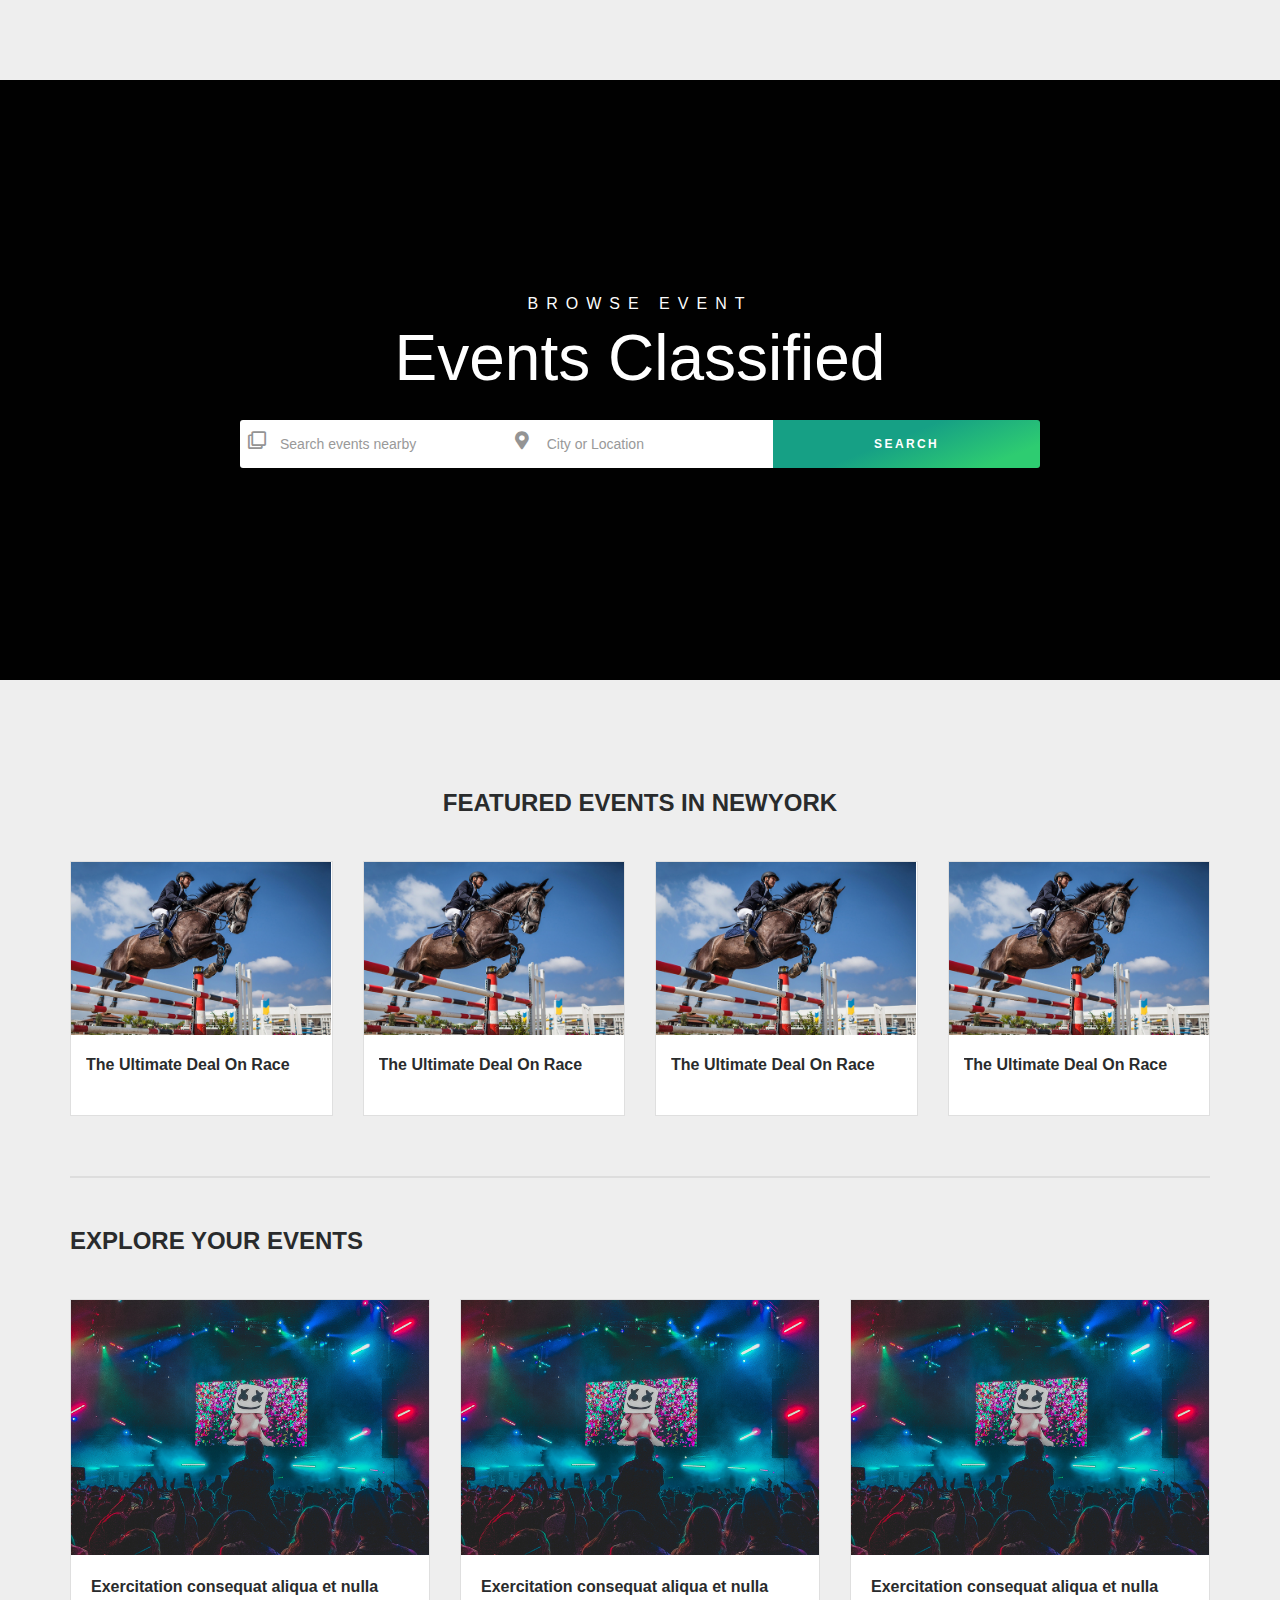
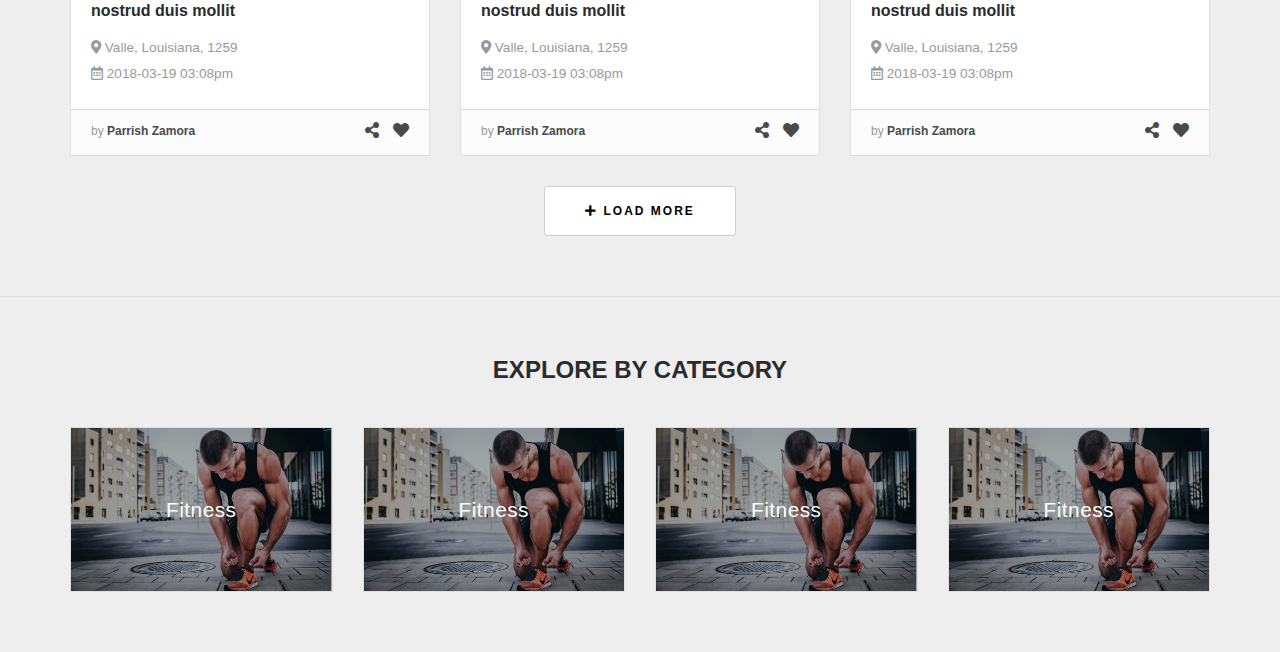
==== commit 0b515035: "Finalizacion actualizacion index y event-titles" ====
--- a/index.html
+++ b/index.html
@@ -1,26 +1,20 @@
 
-<html lang="en" dir="ltr" style="" class=" eventlistener localstorage no-touchevents no-forcetouch"><head>
+<html lang="en" dir="ltr" style="" class=" eventlistener localstorage no-touchevents no-forcetouch">
+  <head>
     <meta charset="utf-8">
     <meta name="viewport" content="width=device-width, initial-scale=1.0">
     <!-- Fav and touch icons -->
-    <link rel="apple-touch-icon-precomposed" sizes="144x144" href="assets/ico/apple-touch-icon-144-precomposed.png">
-    <link rel="apple-touch-icon-precomposed" sizes="114x114" href="assets/ico/apple-touch-icon-114-precomposed.png">
-    <link rel="apple-touch-icon-precomposed" sizes="72x72" href="assets/ico/apple-touch-icon-72-precomposed.png">
-    <link rel="apple-touch-icon-precomposed" href="assets/ico/apple-touch-icon-57-precomposed.png">
-    <link rel="shortcut icon" href="assets/ico/favicon.png">
+
     <title>BOOTCLASIFIED - Responsive Classified Theme</title>
-    <!-- Bootstrap core CSS   -->
+    <!-- Bootstrap core CSS-->
     <link href="bootstrap/css/bootstrap.min.css" rel="stylesheet">
-
-    <!-- Bootstrap core CSS -->
-    <link href="bootstrap/css/bootstrap4.min.css" rel="stylesheet">
 
 
     <!-- Animate core CSS -->
     <link href="css/animate.min.css" rel="stylesheet">
-    <
-
-    <!-- Common  styles -->
+
+
+    <!-- Common  styles  -->
     <link href="css/common.css" rel="stylesheet">
 
     <!-- Custom styles for this template  -->
@@ -28,2613 +22,322 @@
 
     <!-- Fontawesome -->
     <link href="plugins/fontawesome-free-5.7.1/css/all.min.css" rel="stylesheet">
-
-
-
-</head>
-<body class="pace-done">
-  <div class="pace  pace-inactive">
-    <div class="pace-progress" data-progress-text="100%" data-progress="99" style="width: 100%;">
-      <div class="pace-progress-inner">
-
-      </div>
-    </div>
-
-    <div class="pace-activity">
-
-    </div>
-  </div>
-
-  <div id="wrapper" style="padding-top: 68px;">
-    <div class="header">
-    	<nav class="navbar navbar-site navbar-light navbar-bodered bg-light navbar-expand-md" role="navigation">
-    		<div class="container">
-          <div class="navbar-identity">
-
-          </div>
-
-
-    			<div class="navbar-collapse collapse">
-
-    			</div>
-    			<!--/.nav-collapse -->
-    		</div>
-    		<!-- /.container-fluid -->
-    	</nav>
-    </div>
-    <!-- /.header -->
-
-    <div class="intro-modern">
-        <div class="inner">
-            <div class="container text-center">
-                <p class="title-6-sub top animateme fittext3 animated fadeIn">Browse Event</p>
-                <h1 class="title-6 animated fadeInDown"> Events Classified </h1>
-
-                <div class="row search-row animated fadeInUp">
-
-                    <div class="col-xl-4 col-sm-4 search-col relative">
-                        <i class="far fa-clone icon-append"></i>
-                        <input type="text" name="ads" class="form-control has-icon" placeholder="Search events nearby" value="">
-                    </div>
-
-                    <div class="col-xl-4 col-sm-4 search-col relative locationicon">
-                        <i class="fas fa-map-marker-alt icon-append"></i></i>
-                        <input type="text" name="country" id="autocomplete-ajax" class="form-control locinput input-rel searchtag-input has-icon" placeholder="City or Location" value="" autocomplete="off">
-                    </div>
-
-                    <div class="col-xl-4 col-sm-4 search-col">
-                        <button class="btn btn-primary btn-search btn-block  btn-gradient"><strong>Search</strong></button>
-                    </div>
-                </div>
-            </div>
+  </head>
+
+  <body class="pace-done">
+    <div class="pace  pace-inactive">
+        <div class="pace-progress" data-progress-text="100%" data-progress="99" style="width: 100%;">
+          <div class="pace-progress-inner">
+
+          </div>
         </div>
 
-        <div class="layer-bg" style="background-color: rgba(0, 0, 0, 0.996);">
-
-        </div>
-
-        <div class="bg-slider-wrapper">
-            <div class="bx-wrapper" style="max-width: 100%;">
-              <div class="bx-viewport" aria-live="polite" style="width: 100%; overflow: hidden; position: relative; height: 600px;">
-                <div class="bg-slider" style="width: auto; position: relative;">
-                  <div class="bg-item" style="background-image: url(&quot;images/events/1-large_x2.jpg&quot;); float: none; list-style: none; position: absolute; width: 1257px; z-index: 0; display: none;" aria-hidden="true">
-
-                  </div>
-                  <div class="bg-item" style="background-image: url(&quot;images/events/5-large_x2.jpg&quot;); float: none; list-style: none; position: absolute; width: 1257px; z-index: 50;" aria-hidden="false">
-
-                  </div>
-                  <div class="bg-item" style="background-image: url(&quot;images/events/6-large_x2.jpg&quot;); float: none; list-style: none; position: absolute; width: 1257px; z-index: 0; display: none;" aria-hidden="true">
-
-                  </div>
-                </div>
-                </div>
-                <div class="bx-controls bx-has-controls-direction">
-                  <div class="bx-controls-direction">
-                    <a class="bx-prev" href="">Prev</a>
-                    <a class="bx-next" href="">Next</a>
-                  </div>
-                </div>
-              </div>
+        <div class="pace-activity">
+
         </div>
     </div>
-    <!-- /.intro -->
-
-    <section class="event-featured section-ev">
-        <div class="container">
-            <div class="col-12 title-box text-center section-header">
-                <h2 class="title"> Featured Events in <a class="ev">NewYork</a></h2>
-            </div>
-
-            <div class="row">
-                <div class="col-md-3 col-sm-6 col-6">
-                    <div class="card card-event info-overlay featured">
-                        <div class="img has-background" style="background-image: url(images/events/10-large.jpg); background-size:cover ">
-                            <a href="event-details.html" class="event-pop-link">
-                              <span class="event-badges ">
-									                <span class="badge badge-success">featured</span>
-								              </span>
-                              <div class="event-pop-info">
-                                  <p class="price">$120.00</p>
-                                    <p class="publisher">by <strong>Sports Olc.</strong></p>
-                                    <div class="time">
-                                        <i class="fa fa-calendar-alt"></i>
-                                        Starts on Fri, Jan 19
+
+    <div id="wrapper" style="padding-top: 80px;">
+      <div class="header">
+      </div>
+      <!-- /.header -->
+
+      <div class="intro-modern">
+          <div class="inner">
+              <div class="container text-center">
+                  <p class="title-6-sub top animateme fittext3 animated fadeIn">Browse Event</p>
+                  <h1 class="title-6 animated fadeInDown">
+                    Events Classified
+                  </h1>
+
+                  <div class="row search-row animated fadeInUp">
+                      <div class="col-xl-4 col-sm-4 search-col relative">
+                            <i class="far fa-clone icon-append"></i>
+                            <input type="text" name="ads" class="form-control has-icon" placeholder="Search events nearby" value="">
+                        </div>
+
+                        <div class="col-xl-4 col-sm-4 search-col relative locationicon">
+                            <i class="fas fa-map-marker-alt icon-append"></i></i>
+                            <input type="text" name="country" id="autocomplete-ajax" class="form-control locinput input-rel searchtag-input has-icon" placeholder="City or Location" value="" autocomplete="off">
+                        </div>
+
+                        <div class="col-xl-4 col-sm-4 search-col">
+                            <button class="btn btn-primary btn-search btn-block  btn-gradient"><strong>Search</strong></button>
+                        </div>
+                  </div>
+              </div>
+          </div>
+
+          <div class="layer-bg" style="background-color: rgba(0, 0, 0, 0.996);">
+          </div>
+
+
+      </div>
+      <!-- /.intro -->
+
+      <section class="event-featured section-ev">
+          <div class="container">
+              <div class="col-12 title-box text-center section-header">
+                  <h2 class="title"> Featured Events in <a class="ev">NewYork</a></h2>
+              </div>
+
+              <div class="row">
+                  <div class="col-md-3 col-sm-6 col-6">
+                      <div class="card card-event info-overlay featured">
+                          <div class="img has-background" >
+                            <img alt="340x230" class="card-img-top img-responsive" data-holder-rendered="true" src="images/events/10-large.jpg">
+                          </div>
+                          <div class="card-body">
+                              <h4 class="card-title"><a href="event-details.html">The Ultimate Deal On Race</a></h4>
+                          </div>
+                      </div>
+                  </div>
+
+                  <div class="col-md-3 col-sm-6 col-6">
+                      <div class="card card-event info-overlay featured">
+                          <div class="img has-background" >
+                            <img alt="340x230" class="card-img-top img-responsive" data-holder-rendered="true" src="images/events/10-large.jpg">
+                          </div>
+                          <div class="card-body">
+                              <h4 class="card-title"><a href="event-details.html">The Ultimate Deal On Race</a></h4>
+                          </div>
+                      </div>
+                  </div>
+
+                  <div class="col-md-3 col-sm-6 col-6">
+                      <div class="card card-event info-overlay featured">
+                          <div class="img has-background" >
+                            <img alt="340x230" class="card-img-top img-responsive" data-holder-rendered="true" src="images/events/10-large.jpg">
+                          </div>
+                          <div class="card-body">
+                              <h4 class="card-title"><a href="event-details.html">The Ultimate Deal On Race</a></h4>
+                          </div>
+                      </div>
+                  </div>
+
+                  <div class="col-md-3 col-sm-6 col-6">
+                      <div class="card card-event info-overlay featured">
+                          <div class="img has-background" >
+                            <img alt="340x230" class="card-img-top img-responsive" data-holder-rendered="true" src="images/events/10-large.jpg">
+                          </div>
+                          <div class="card-body">
+                              <h4 class="card-title"><a href="event-details.html">The Ultimate Deal On Race</a></h4>
+                          </div>
+                      </div>
+                  </div>
+
+              </div>
+
+
+              <div style="clear: both"></div>
+
+          </div>
+      </section>
+      <!-- /.main-container -->
+
+      <section class="event-listing section-ev">
+          <div class="container">
+              <div class="section-header listing-title-holder">
+
+
+                  <div class="row for-list align-center">
+                      <div class="event-title-holder  col-lg-4 col-md-3 col-sm-12 mr-auto">
+                          <h2 class="title text-left"> EXPLORE YOUR EVENTS </h2>
+
+                      </div>
+
+
+                  </div>
+              </div>
+
+
+              <div class="row">
+                <div class="col-md-4 col-sm-6 col-12 event-item-col">
+                  <div class="card card-event info-overlay">
+                    <div class="img has-background" style="background-image: url(images/events/1-large.jpg); background-size:cover ">
+                      <a href="event-details.html">
+                        <img alt="340x230" class="card-img-top img-responsive" data-holder-rendered="true" src="images/events/1-large.jpg">
+                      </a>
+                    </div>
+                    <div class="card-body">
+                      <h4 class="card-title">
+                        <a href="event-details.html">exercitation consequat aliqua et nulla nostrud duis mollit</a>
+                      </h4>
+
+                      <div class="card-event-info">
+                        <p class="event-location"><i class="fas fa-map-marker-alt"></i>
+                          <a class="location" href="">Valle, Louisiana, 1259 </a></p>
+                          <p class="event-time"><i class="far fa-calendar-alt"></i> 2018-03-19 03:08pm </p>
+                        </div>
+                    </div>
+                    <div class="card-footer">
+                      <div class="pull-left left">
+                        <div class="">
+                          by <a href="aurthor.html">Parrish Zamora </a>
+                        </div>
+                      </div>
+                      <div class="pull-right right social-link">
+                        <a href="#"><i class="fa  fa-share-alt"></i></a>
+                        <a href="#"><i class="fa  fa-heart"></i> </a>
+                      </div>
+                    </div>
+                  </div>
+                </div>
+
+                <div class="col-md-4 col-sm-6 col-12 event-item-col">
+                  <div class="card card-event info-overlay">
+                    <div class="img has-background" style="background-image: url(images/events/1-large.jpg); background-size:cover ">
+                      <a href="event-details.html">
+                        <img alt="340x230" class="card-img-top img-responsive" data-holder-rendered="true" src="images/events/1-large.jpg">
+                      </a>
+                    </div>
+                    <div class="card-body">
+                      <h4 class="card-title">
+                        <a href="event-details.html">exercitation consequat aliqua et nulla nostrud duis mollit</a>
+                      </h4>
+
+                      <div class="card-event-info">
+                        <p class="event-location"><i class="fas fa-map-marker-alt"></i>
+                          <a class="location" href="">Valle, Louisiana, 1259 </a></p>
+                          <p class="event-time"><i class="far fa-calendar-alt"></i> 2018-03-19 03:08pm </p>
+                        </div>
+                    </div>
+                    <div class="card-footer">
+                      <div class="pull-left left">
+                        <div class="">
+                          by <a href="aurthor.html">Parrish Zamora </a>
+                        </div>
+                      </div>
+                      <div class="pull-right right social-link">
+                        <a href="#"><i class="fa  fa-share-alt"></i></a>
+                        <a href="#"><i class="fa  fa-heart"></i> </a>
+                      </div>
+                    </div>
+                  </div>
+                </div>
+
+                <div class="col-md-4 col-sm-6 col-12 event-item-col">
+                  <div class="card card-event info-overlay">
+                    <div class="img has-background" style="background-image: url(images/events/1-large.jpg); background-size:cover ">
+                      <a href="event-details.html">
+                        <img alt="340x230" class="card-img-top img-responsive" data-holder-rendered="true" src="images/events/1-large.jpg">
+                      </a>
+                    </div>
+                    <div class="card-body">
+                      <h4 class="card-title">
+                        <a href="event-details.html">exercitation consequat aliqua et nulla nostrud duis mollit</a>
+                      </h4>
+
+
+                      <div class="card-event-info">
+                        <p class="event-location"><i class="fas fa-map-marker-alt"></i>
+                          <a class="location" href="">Valle, Louisiana, 1259 </a></p>
+                          <p class="event-time"><i class="far fa-calendar-alt"></i> 2018-03-19 03:08pm </p>
+                        </div>
+                    </div>
+                    <div class="card-footer">
+                      <div class="pull-left left">
+                        <div class="">
+                          by <a href="aurthor.html">Parrish Zamora </a>
+                        </div>
+                      </div>
+                      <div class="pull-right right social-link">
+                        <a href="#"><i class="fa  fa-share-alt"></i></a>
+                        <a href="#"><i class="fa  fa-heart"></i> </a>
+                      </div>
+                    </div>
+                  </div>
+                </div>
+
+
+
+
+
+
+
+
+
+
+
+                  <div class="load-more  col-lg-12 text-center">
+                      <a class="btn btn-default btn-wide btn-more " href="event-category.html">
+                          <i class="fas fa-plus"></i> Load More
+                      </a>
+                  </div>
+
+              </div>
+
+
+          </div>
+      </section>
+
+      <section class="event-category section-ev">
+          <div class="container">
+              <div class="col-12 title-box text-center section-header">
+                  <h2 class="title"> Explore by category</h2>
+              </div>
+              <div class="row">
+                <div class=" col-md-3 col-sm-6 col-6 event-item-col">
+                      <div class="card card-event info-overlay overlay-visible card-category">
+                          <div class="img has-background">
+                              <a href="event-details.html" class="event-pop-link">
+                                <div class="event-pop-info">
+                                  <p class="ec-title"> Fitness </p>
+                                </div>
+                              </a>
+                              <img alt="340x230" class="card-img-top img-responsive" data-holder-rendered="true" src="images/events/category/1.jpeg">
+                          </div>
+                      </div>
+                  </div>
+
+                  <div class=" col-md-3 col-sm-6 col-6 event-item-col">
+                        <div class="card card-event info-overlay overlay-visible card-category">
+                            <div class="img has-background">
+                                <a href="event-details.html" class="event-pop-link">
+                                  <div class="event-pop-info">
+                                    <p class="ec-title"> Fitness </p>
+                                  </div>
+                                </a>
+                                <img alt="340x230" class="card-img-top img-responsive" data-holder-rendered="true" src="images/events/category/1.jpeg">
+                            </div>
+                        </div>
+                    </div>
+
+                    <div class=" col-md-3 col-sm-6 col-6 event-item-col">
+                          <div class="card card-event info-overlay overlay-visible card-category">
+                              <div class="img has-background">
+                                  <a href="event-details.html" class="event-pop-link">
+                                    <div class="event-pop-info">
+                                      <p class="ec-title"> Fitness </p>
                                     </div>
-                                </div>
-                            </a>
-                            <!-- //
-                            to generate 100% fit to box & responsive i used a fake image based on actual image ratio.
-                            Tf you think you will use all same size image then you can remove background image and
-                            use image below as a main src image.
-                            -->
-                            <img alt="340x230" class="card-img-top img-responsive" data-holder-rendered="true" src="images/3x1.gif">
-                        </div>
-
-                        <div class="card-body">
-                            <h4 class="card-title"><a href="event-details.html">The Ultimate Deal On Race</a></h4>
-                        </div>
-                    </div>
-                </div>
-
-                <div class="col-md-3 col-sm-6 col-6">
-                    <div class="card card-event info-overlay featured">
-                        <div class="img has-background" style="background-image: url(images/events/4-large.jpg); background-size:cover ">
-                            <a href="event-details.html" class="event-pop-link">
-                                    <span class="event-badges ">
-									<span class="badge badge-success">featured</span>
-								</span>
-
-                                <div class="event-pop-info">
-
-                                    <p class="price">$20.00</p>
-                                    <p class="publisher">by <strong>Global Eve</strong></p>
-                                    <div class="time">
-                                        <i class="fa fa-calendar-alt"></i>
-                                        Starts on Mon, Sept 18
-                                    </div>
-                                </div>
-
-                            </a>
-                            <img alt="340x230" class="card-img-top img-responsive" data-holder-rendered="true" src="images/3x1.gif">
-                        </div>
-
-                        <div class="card-body">
-                            <h4 class="card-title"><a href="event-details.html"> Trance festivals cape town 2018 ndfnsfnsdkjfklsdjfjsd fdsfdsfsdfsdfsdfsdfsdfsdfsdfsd</a>
-                            </h4>
-                        </div>
-                    </div>
-                </div>
-
-                <div class="col-md-3 col-sm-6 col-6">
-                    <div class="card card-event info-overlay featured">
-                        <div class="img has-background" style="background-image: url(images/events/5-large.jpg); background-size:cover ">
-                            <a href="event-details.html" class="event-pop-link">
-                                    <span class="event-badges ">
-									<span class="badge badge-success">featured</span>
-								</span>
-
-                                <div class="event-pop-info">
-
-                                    <p class="price">$80.00</p>
-                                    <p class="publisher">by <strong>Concert &amp; Fest. </strong></p>
-                                    <div class="time">
-                                        <i class="fa fa-calendar-alt"></i>
-                                        Starts on Wed, Oct 18
-                                    </div>
-                                </div>
-
-                            </a>
-                            <img alt="340x230" class="card-img-top img-responsive" data-holder-rendered="true" src="images/3x1.gif">
-                        </div>
-
-                        <div class="card-body">
-                            <h4 class="card-title"><a href="event-details.html"> Ways To Reinvent Your concert</a>
-                            </h4>
-                        </div>
-                    </div>
-                </div>
-
-                <div class="col-md-3 col-sm-6 col-6">
-                    <div class="card card-event info-overlay featured">
-                        <div class="img has-background" style="background-image: url(images/events/6-large.jpg); background-size:cover ">
-                            <a href="event-details.html" class="event-pop-link">
-                                    <span class="event-badges ">
-									<span class="badge badge-success">featured</span>
-								</span>
-
-                                <div class="event-pop-info">
-
-                                    <p class="price">$60.00</p>
-                                    <p class="publisher">by <strong>Rock Nat. </strong></p>
-                                    <div class="time">
-                                        <i class="fa fa-calendar-alt"></i>
-                                        Starts on Sat, Dec 18
-                                    </div>
-                                </div>
-
-                            </a>
-                            <img alt="340x230" class="card-img-top img-responsive" data-holder-rendered="true" src="images/3x1.gif">
-                        </div>
-
-                        <div class="card-body">
-                            <h4 class="card-title"><a href="event-details.html">Texas Rock &amp; Metal Fest 2018</a>
-                            </h4>
-                        </div>
-                    </div>
-                </div>
-            </div>
-
-
-            <div style="clear: both"></div>
-
-        </div>
-    </section>
-    <!-- /.main-container -->
-
-    <section class="event-listing section-ev">
-        <div class="container">
-            <div class="section-header listing-title-holder">
-
-
-                <div class="row for-list align-center">
-                    <div class="event-title-holder  col-lg-4 col-md-3 col-sm-12 mr-auto">
-                        <h2 class="title text-left"> EXPLORE YOUR EVENTS </h2>
-
-                    </div>
-
-                    <div class="event-filters-wrapper col">
-                        <div class="input-group row">
-                            <!-- Example single danger button -->
-                            <div class="btn-group col ">
-                                <button type="button" class="btn btn-default btn-block btn-line dropdown-toggle" data-toggle="dropdown" aria-haspopup="true" aria-expanded="false">
-                                    FEATURED EVENTS
-                                </button>
-                                <div class="dropdown-menu dropdown-line">
-                                    <a class="dropdown-item" href="#">Featured events</a>
-                                    <a class="dropdown-item" href="#">New added</a>
-                                    <a class="dropdown-item" href="#">Popular</a>
-                                    <a class="dropdown-item" href="#">recommended</a>
+                                  </a>
+                                  <img alt="340x230" class="card-img-top img-responsive" data-holder-rendered="true" src="images/events/category/1.jpeg">
+                              </div>
+                          </div>
+                      </div>
+
+                      <div class=" col-md-3 col-sm-6 col-6 event-item-col">
+                            <div class="card card-event info-overlay overlay-visible card-category">
+                                <div class="img has-background">
+                                    <a href="event-details.html" class="event-pop-link">
+                                      <div class="event-pop-info">
+                                        <p class="ec-title"> Fitness </p>
+                                      </div>
+                                    </a>
+                                    <img alt="340x230" class="card-img-top img-responsive" data-holder-rendered="true" src="images/events/category/1.jpeg">
                                 </div>
                             </div>
-
-                            <div class="btn-group col ">
-                                <button type="button" class="btn btn-default btn-block btn-line dropdown-toggle" data-toggle="dropdown" aria-haspopup="true" aria-expanded="false">
-                                    By Date
-                                </button>
-                                <div class="dropdown-menu dropdown-line">
-                                    <a class="dropdown-item" href="#">All Events</a>
-                                    <a class="dropdown-item" href="#"> Today</a>
-                                    <a class="dropdown-item" href="#"> This week</a>
-                                    <a class="dropdown-item" href="#"> Next Month</a>
-                                </div>
-                            </div>
-
-                            <div class="btn-group col">
-                                <button type="button" class="btn btn-default btn-block btn-line dropdown-toggle" data-toggle="dropdown" aria-haspopup="true" aria-expanded="false">
-                                    By Location
-                                </button>
-
-                                <div class="dropdown-menu dropdown-line has-form stay">
-                                    <div class="dropdown-item ">
-                                        <div class="custom-control custom-radio">
-                                            <input type="radio" id="customRadio1" name="customRadio" class="custom-control-input">
-                                            <label class="custom-control-label" for="customRadio1">5 miles from
-                                                zip</label>
-                                        </div>
-                                    </div>
-
-                                    <div class="dropdown-item">
-                                        <div class="custom-control custom-radio">
-                                            <input type="radio" id="customRadio2" name="customRadio" class="custom-control-input">
-                                            <label class="custom-control-label" for="customRadio2">5 miles from
-                                                zip</label>
-                                        </div>
-                                    </div>
-
-                                    <div class="dropdown-item">
-                                        <div class="custom-control custom-radio">
-                                            <input type="radio" id="customRadio3" name="customRadio" class="custom-control-input">
-                                            <label class="custom-control-label" for="customRadio3">5 miles from
-                                                zip</label>
-                                        </div>
-                                    </div>
-
-                                    <div class="dropdown-item">
-                                        <div class="custom-control custom-radio">
-                                            <input type="radio" id="customRadio4" name="customRadio" class="custom-control-input">
-                                            <label class="custom-control-label" for="customRadio4">10 miles from
-                                                zip</label>
-                                        </div>
-                                    </div>
-                                    <div class="dropdown-divider"></div>
-                                    <div class="dropdown-item">
-                                        <a class="dropdown-clear-filter">X</a>
-                                    </div>
-
-                                </div>
-
-
-                            </div>
-
-                            <div class="btn-group col">
-                                <button type="button" class="btn btn-default btn-block btn-line dropdown-toggle" data-toggle="dropdown" aria-haspopup="true" aria-expanded="false">
-                                    By Category
-                                </button>
-                                <div class="dropdown-menu dropdown-line has-form stay">
-                                    <div class="dropdown-item ">
-                                        <div class="custom-control custom-checkbox">
-                                            <input type="checkbox" class="custom-control-input" id="customCheck1">
-                                            <label class="custom-control-label" for="customCheck1">Popular</label>
-                                        </div>
-                                    </div>
-
-                                    <div class="dropdown-item">
-                                        <div class="custom-control custom-checkbox">
-                                            <input type="checkbox" class="custom-control-input" id="customCheck2">
-                                            <label class="custom-control-label" for="customCheck2">Music</label>
-                                        </div>
-                                    </div>
-
-                                    <div class="dropdown-item">
-                                        <div class="custom-control custom-checkbox">
-                                            <input type="checkbox" class="custom-control-input" id="customCheck3">
-                                            <label class="custom-control-label" for="customCheck3">Food and
-                                                drink</label>
-                                        </div>
-                                    </div>
-
-                                    <div class="dropdown-item">
-                                        <div class="custom-control custom-checkbox">
-                                            <input type="checkbox" class="custom-control-input" id="customCheck5">
-                                            <label class="custom-control-label" for="customCheck5">Business </label>
-                                        </div>
-                                    </div>
-
-                                    <div class="dropdown-item">
-                                        <div class="custom-control custom-checkbox">
-                                            <input type="checkbox" class="custom-control-input" id="customCheck6">
-                                            <label class="custom-control-label" for="customCheck6">Technology</label>
-                                        </div>
-                                    </div>
-
-                                    <div class="dropdown-item">
-                                        <div class="custom-control custom-checkbox">
-                                            <input type="checkbox" class="custom-control-input" id="customCheck7">
-                                            <label class="custom-control-label" for="customCheck7">Sports and
-                                                fitness</label>
-                                        </div>
-                                    </div>
-
-
-                                    <div class="dropdown-divider"></div>
-                                    <div class="dropdown-item">
-                                        <a class="dropdown-clear-filter">X</a>
-                                    </div>
-
-                                </div>
-
-                            </div>
-
-
-                        </div>
-                    </div>
+                        </div>
+
+                  </div>
+
                 </div>
-            </div>
-
-
-            <div class="row">
-
-                <div class="col-md-4 col-sm-6 col-12 event-item-col">
-                    <div class="card card-event info-overlay">
-                        <div class="img has-background" style="background-image: url(images/events/1-large.jpg); background-size:cover ">
-                            <div class="pop-info ">
-                                    <span class="event-badges ">
-									    <span class="badge price-tag big badge-default"> FREE</span>
-								    </span>
-                            </div>
-
-                            <a href="event-details.html" class="event-pop-link">
-                                    <span class="event-badges ">
-									<span class="badge badge-danger"> TOP RATED</span>
-								</span>
-
-                                <div class="event-pop-info">
-
-                                    <p class="price">FREE</p>
-                                    <p class="publisher">by <strong>Viagrand</strong></p>
-                                    <div class="event-rating">
-                                        <div class="star">
-                                            <i class="fa  fa-star"></i>
-                                            <i class="fa  fa-star"></i>
-                                            <i class="fa  fa-star"></i>
-                                            <i class="fa  fa-star"></i>
-                                            <i class="fa  fa-star"></i>
-                                        </div>
-                                        <div class="review-count"> 5.0 | 101 reviews</div>
-                                    </div>
-
-                                </div>
-                            </a>
-
-
-                            <!-- //
-                            To make 100% fit to box & responsive i used a fake image based on actual image ratio.
-                            Tf you think you will use all same size image then you can remove background image and
-                            use image below as a main src image.
-                            -->
-                            <a href="event-details.html">
-                                <img alt="340x230" class="card-img-top img-responsive" data-holder-rendered="true" src="images/10x6.gif"> </a>
-                        </div>
-                        <div class="card-body">
-                            <h4 class="card-title">
-                                <a href="event-details.html">exercitation consequat aliqua et nulla nostrud duis mollit</a>
-                            </h4>
-                            <p class="card-text hide">Donec imperdiet leo ac ipsum blandit auctor.</p>
-
-                            <div class="card-event-info">
-                                <p class="event-location"><i class="fa icon-location-1"></i>
-                                    <a class="location" href="">Valle, Louisiana, 1259 </a></p>
-                                <p class="event-time"><i class="fa icon-calendar-1"></i> 2018-03-19 03:08pm </p>
-                            </div>
-                        </div>
-                        <div class="card-footer">
-                            <div class="pull-left left">
-                                <div class="">by <a href="aurthor.html">Parrish Zamora </a></div>
-                            </div>
-                            <div class="pull-right right social-link">
-                                <a href="#"><i class="fa  fa-share-alt"></i> </a>
-
-                                <a href="#"><i class="fa  fa-heart"></i> </a>
-                            </div>
-
-                        </div>
-                    </div>
-                </div>
-                <div class="col-md-4 col-sm-6 col-12 event-item-col">
-                    <div class="card card-event info-overlay">
-                        <div class="img has-background" style="background-image: url(images/events/2-large.jpg); background-size:cover ">
-                            <div class="pop-info ">
-                                    <span class="event-badges ">
-									    <span class="badge price-tag big badge-default"> $292</span>
-								    </span>
-                            </div>
-
-                            <a href="event-details.html" class="event-pop-link">
-                                    <span class="event-badges ">
-									<span class="badge badge-danger"> TOP RATED</span>
-								</span>
-
-                                <div class="event-pop-info">
-
-                                    <p class="price">$292</p>
-                                    <p class="publisher">by <strong>Musix</strong></p>
-                                    <div class="event-rating">
-                                        <div class="star">
-                                            <i class="fa  fa-star"></i>
-                                            <i class="fa  fa-star"></i>
-                                            <i class="fa  fa-star"></i>
-                                            <i class="fa  fa-star"></i>
-                                            <i class="fa  fa-star"></i>
-                                        </div>
-                                        <div class="review-count"> 5.0 | 101 reviews</div>
-                                    </div>
-
-                                </div>
-                            </a>
-
-
-                            <!-- //
-                            To make 100% fit to box & responsive i used a fake image based on actual image ratio.
-                            Tf you think you will use all same size image then you can remove background image and
-                            use image below as a main src image.
-                            -->
-                            <a href="event-details.html">
-                                <img alt="340x230" class="card-img-top img-responsive" data-holder-rendered="true" src="images/10x6.gif"> </a>
-                        </div>
-                        <div class="card-body">
-                            <h4 class="card-title">
-                                <a href="event-details.html">aute ea proident labore nulla pariatur quis aliqua</a>
-                            </h4>
-                            <p class="card-text hide">Donec imperdiet leo ac ipsum blandit auctor.</p>
-
-                            <div class="card-event-info">
-                                <p class="event-location"><i class="fa icon-location-1"></i>
-                                    <a class="location" href="">Seymour, Kentucky, 3314 </a></p>
-                                <p class="event-time"><i class="fa icon-calendar-1"></i> 2018-04-01 11:05pm </p>
-                            </div>
-                        </div>
-                        <div class="card-footer">
-                            <div class="pull-left left">
-                                <div class="">by <a href="aurthor.html">Calderon White </a></div>
-                            </div>
-                            <div class="pull-right right social-link">
-                                <a href="#"><i class="fa  fa-share-alt"></i> </a>
-
-                                <a href="#"><i class="fa  fa-heart"></i> </a>
-                            </div>
-
-                        </div>
-                    </div>
-                </div>
-
-                <div class="col-md-4 col-sm-6 col-12 event-item-col">
-                    <div class="card card-event info-overlay">
-                        <div class="img has-background" style="background-image: url(images/events/3-large.jpg); background-size:cover ">
-                            <div class="pop-info ">
-                                    <span class="event-badges ">
-									    <span class="badge price-tag big badge-default"> $354</span>
-								    </span>
-                            </div>
-
-                            <a href="event-details.html" class="event-pop-link">
-                                    <span class="event-badges ">
-									<span class="badge badge-danger"> TOP RATED</span>
-								</span>
-
-                                <div class="event-pop-info">
-
-                                    <p class="price">$354</p>
-                                    <p class="publisher">by <strong>Zaggles</strong></p>
-                                    <div class="event-rating">
-                                        <div class="star">
-                                            <i class="fa  fa-star"></i>
-                                            <i class="fa  fa-star"></i>
-                                            <i class="fa  fa-star"></i>
-                                            <i class="fa  fa-star"></i>
-                                            <i class="fa  fa-star"></i>
-                                        </div>
-                                        <div class="review-count"> 5.0 | 101 reviews</div>
-                                    </div>
-
-                                </div>
-                            </a>
-
-
-                            <!-- //
-                            To make 100% fit to box & responsive i used a fake image based on actual image ratio.
-                            Tf you think you will use all same size image then you can remove background image and
-                            use image below as a main src image.
-                            -->
-                            <a href="event-details.html">
-                                <img alt="340x230" class="card-img-top img-responsive" data-holder-rendered="true" src="images/10x6.gif"> </a>
-                        </div>
-                        <div class="card-body">
-                            <h4 class="card-title">
-                                <a href="event-details.html">culpa qui ut sint voluptate nisi sunt reprehenderit</a>
-                            </h4>
-                            <p class="card-text hide">Donec imperdiet leo ac ipsum blandit auctor.</p>
-
-                            <div class="card-event-info">
-                                <p class="event-location"><i class="fa icon-location-1"></i>
-                                    <a class="location" href="">Vincent, Missouri, 1554 </a></p>
-                                <p class="event-time"><i class="fa icon-calendar-1"></i> 2018-03-07 12:29pm </p>
-                            </div>
-                        </div>
-                        <div class="card-footer">
-                            <div class="pull-left left">
-                                <div class="">by <a href="aurthor.html">Beatriz Norris </a></div>
-                            </div>
-                            <div class="pull-right right social-link">
-                                <a href="#"><i class="fa  fa-share-alt"></i> </a>
-
-                                <a href="#"><i class="fa  fa-heart"></i> </a>
-                            </div>
-
-                        </div>
-                    </div>
-                </div>
-                <div class="col-md-4 col-sm-6 col-12 event-item-col">
-                    <div class="card card-event info-overlay">
-                        <div class="img has-background" style="background-image: url(images/events/4-large.jpg); background-size:cover ">
-                            <div class="pop-info ">
-                                    <span class="event-badges ">
-									    <span class="badge price-tag big badge-default"> $159</span>
-								    </span>
-                            </div>
-
-                            <a href="event-details.html" class="event-pop-link">
-                                    <span class="event-badges ">
-									<span class="badge badge-danger"> TOP RATED</span>
-								</span>
-
-                                <div class="event-pop-info">
-
-                                    <p class="price">$159</p>
-                                    <p class="publisher">by <strong>Callflex</strong></p>
-                                    <div class="event-rating">
-                                        <div class="star">
-                                            <i class="fa  fa-star"></i>
-                                            <i class="fa  fa-star"></i>
-                                            <i class="fa  fa-star"></i>
-                                            <i class="fa  fa-star"></i>
-                                            <i class="fa  fa-star"></i>
-                                        </div>
-                                        <div class="review-count"> 5.0 | 101 reviews</div>
-                                    </div>
-
-                                </div>
-                            </a>
-
-
-                            <!-- //
-                            To make 100% fit to box & responsive i used a fake image based on actual image ratio.
-                            Tf you think you will use all same size image then you can remove background image and
-                            use image below as a main src image.
-                            -->
-                            <a href="event-details.html">
-                                <img alt="340x230" class="card-img-top img-responsive" data-holder-rendered="true" src="images/10x6.gif"> </a>
-                        </div>
-                        <div class="card-body">
-                            <h4 class="card-title">
-                                <a href="event-details.html">nulla cillum dolore nulla dolore do elit aliquip</a>
-                            </h4>
-                            <p class="card-text hide">Donec imperdiet leo ac ipsum blandit auctor.</p>
-
-                            <div class="card-event-info">
-                                <p class="event-location"><i class="fa icon-location-1"></i>
-                                    <a class="location" href="">Springville, Arizona, 6924 </a></p>
-                                <p class="event-time"><i class="fa icon-calendar-1"></i> 2018-01-05 09:26pm </p>
-                            </div>
-                        </div>
-                        <div class="card-footer">
-                            <div class="pull-left left">
-                                <div class="">by <a href="aurthor.html">Kerri Stevenson </a></div>
-                            </div>
-                            <div class="pull-right right social-link">
-                                <a href="#"><i class="fa  fa-share-alt"></i> </a>
-
-                                <a href="#"><i class="fa  fa-heart"></i> </a>
-                            </div>
-
-                        </div>
-                    </div>
-                </div>
-                <div class="col-md-4 col-sm-6 col-12 event-item-col">
-                    <div class="card card-event info-overlay">
-                        <div class="img has-background" style="background-image: url(images/events/5-large.jpg); background-size:cover ">
-                            <div class="pop-info ">
-                                    <span class="event-badges ">
-									    <span class="badge price-tag big badge-default"> FREE</span>
-								    </span>
-                            </div>
-
-                            <a href="event-details.html" class="event-pop-link">
-                                    <span class="event-badges ">
-									<span class="badge badge-danger"> TOP RATED</span>
-								</span>
-
-                                <div class="event-pop-info">
-
-                                    <p class="price">FREE</p>
-                                    <p class="publisher">by <strong>Exodoc</strong></p>
-                                    <div class="event-rating">
-                                        <div class="star">
-                                            <i class="fa  fa-star"></i>
-                                            <i class="fa  fa-star"></i>
-                                            <i class="fa  fa-star"></i>
-                                            <i class="fa  fa-star"></i>
-                                            <i class="fa  fa-star"></i>
-                                        </div>
-                                        <div class="review-count"> 5.0 | 101 reviews</div>
-                                    </div>
-
-                                </div>
-                            </a>
-
-
-                            <!-- //
-                            To make 100% fit to box & responsive i used a fake image based on actual image ratio.
-                            Tf you think you will use all same size image then you can remove background image and
-                            use image below as a main src image.
-                            -->
-                            <a href="event-details.html">
-                                <img alt="340x230" class="card-img-top img-responsive" data-holder-rendered="true" src="images/10x6.gif"> </a>
-                        </div>
-                        <div class="card-body">
-                            <h4 class="card-title">
-                                <a href="event-details.html">ex ullamco exercitation deserunt occaecat dolore excepteur quis</a>
-                            </h4>
-                            <p class="card-text hide">Donec imperdiet leo ac ipsum blandit auctor.</p>
-
-                            <div class="card-event-info">
-                                <p class="event-location"><i class="fa icon-location-1"></i>
-                                    <a class="location" href="">Singer, Iowa, 1079 </a></p>
-                                <p class="event-time"><i class="fa icon-calendar-1"></i> 2018-02-01 07:23pm </p>
-                            </div>
-                        </div>
-                        <div class="card-footer">
-                            <div class="pull-left left">
-                                <div class="">by <a href="aurthor.html">Good Moore </a></div>
-                            </div>
-                            <div class="pull-right right social-link">
-                                <a href="#"><i class="fa  fa-share-alt"></i> </a>
-
-                                <a href="#"><i class="fa  fa-heart"></i> </a>
-                            </div>
-
-                        </div>
-                    </div>
-                </div>
-                <div class="col-md-4 col-sm-6 col-12 event-item-col">
-                    <div class="card card-event info-overlay">
-                        <div class="img has-background" style="background-image: url(images/events/6-large.jpg); background-size:cover ">
-                            <div class="pop-info ">
-                                    <span class="event-badges ">
-									    <span class="badge price-tag big badge-default"> $179</span>
-								    </span>
-                            </div>
-
-                            <a href="event-details.html" class="event-pop-link">
-                                    <span class="event-badges ">
-									<span class="badge badge-danger"> TOP RATED</span>
-								</span>
-
-                                <div class="event-pop-info">
-
-                                    <p class="price">$179</p>
-                                    <p class="publisher">by <strong>Austex</strong></p>
-                                    <div class="event-rating">
-                                        <div class="star">
-                                            <i class="fa  fa-star"></i>
-                                            <i class="fa  fa-star"></i>
-                                            <i class="fa  fa-star"></i>
-                                            <i class="fa  fa-star"></i>
-                                            <i class="fa  fa-star"></i>
-                                        </div>
-                                        <div class="review-count"> 5.0 | 101 reviews</div>
-                                    </div>
-
-                                </div>
-                            </a>
-
-
-                            <!-- //
-                            To make 100% fit to box & responsive i used a fake image based on actual image ratio.
-                            Tf you think you will use all same size image then you can remove background image and
-                            use image below as a main src image.
-                            -->
-                            <a href="event-details.html">
-                                <img alt="340x230" class="card-img-top img-responsive" data-holder-rendered="true" src="images/10x6.gif"> </a>
-                        </div>
-                        <div class="card-body">
-                            <h4 class="card-title">
-                                <a href="event-details.html">velit aute exercitation ut labore quis velit culpa</a>
-                            </h4>
-                            <p class="card-text hide">Donec imperdiet leo ac ipsum blandit auctor.</p>
-
-                            <div class="card-event-info">
-                                <p class="event-location"><i class="fa icon-location-1"></i>
-                                    <a class="location" href="">Belvoir, North Carolina, 5102 </a></p>
-                                <p class="event-time"><i class="fa icon-calendar-1"></i> 2018-01-01 02:06pm </p>
-                            </div>
-                        </div>
-                        <div class="card-footer">
-                            <div class="pull-left left">
-                                <div class="">by <a href="aurthor.html">Baxter Henderson </a></div>
-                            </div>
-                            <div class="pull-right right social-link">
-                                <a href="#"><i class="fa  fa-share-alt"></i> </a>
-
-                                <a href="#"><i class="fa  fa-heart"></i> </a>
-                            </div>
-
-                        </div>
-                    </div>
-                </div>
-                <div class="col-md-4 col-sm-6 col-12 event-item-col">
-                    <div class="card card-event info-overlay">
-                        <div class="img has-background" style="background-image: url(images/events/7-large.jpg); background-size:cover ">
-                            <div class="pop-info ">
-                                    <span class="event-badges ">
-									    <span class="badge price-tag big badge-default"> $167</span>
-								    </span>
-                            </div>
-
-                            <a href="event-details.html" class="event-pop-link">
-                                    <span class="event-badges ">
-									<span class="badge badge-danger"> TOP RATED</span>
-								</span>
-
-                                <div class="event-pop-info">
-
-                                    <p class="price">$167</p>
-                                    <p class="publisher">by <strong>Zillacom</strong></p>
-                                    <div class="event-rating">
-                                        <div class="star">
-                                            <i class="fa  fa-star"></i>
-                                            <i class="fa  fa-star"></i>
-                                            <i class="fa  fa-star"></i>
-                                            <i class="fa  fa-star"></i>
-                                            <i class="fa  fa-star"></i>
-                                        </div>
-                                        <div class="review-count"> 5.0 | 101 reviews</div>
-                                    </div>
-
-                                </div>
-                            </a>
-
-
-                            <!-- //
-                            To make 100% fit to box & responsive i used a fake image based on actual image ratio.
-                            Tf you think you will use all same size image then you can remove background image and
-                            use image below as a main src image.
-                            -->
-                            <a href="event-details.html">
-                                <img alt="340x230" class="card-img-top img-responsive" data-holder-rendered="true" src="images/10x6.gif"> </a>
-                        </div>
-                        <div class="card-body">
-                            <h4 class="card-title">
-                                <a href="event-details.html">minim duis amet elit nostrud adipisicing tempor occaecat</a>
-                            </h4>
-                            <p class="card-text hide">Donec imperdiet leo ac ipsum blandit auctor.</p>
-
-                            <div class="card-event-info">
-                                <p class="event-location"><i class="fa icon-location-1"></i>
-                                    <a class="location" href="">Boonville, Florida, 8794 </a></p>
-                                <p class="event-time"><i class="fa icon-calendar-1"></i> 2018-03-21 04:21pm </p>
-                            </div>
-                        </div>
-                        <div class="card-footer">
-                            <div class="pull-left left">
-                                <div class="">by <a href="aurthor.html">Angelita Potts </a></div>
-                            </div>
-                            <div class="pull-right right social-link">
-                                <a href="#"><i class="fa  fa-share-alt"></i> </a>
-
-                                <a href="#"><i class="fa  fa-heart"></i> </a>
-                            </div>
-
-                        </div>
-                    </div>
-                </div>
-                <div class="col-md-4 col-sm-6 col-12 event-item-col">
-                    <div class="card card-event info-overlay">
-                        <div class="img has-background" style="background-image: url(images/events/8-large.jpg); background-size:cover ">
-                            <div class="pop-info ">
-                                    <span class="event-badges ">
-									    <span class="badge price-tag big badge-default"> $167</span>
-								    </span>
-                            </div>
-
-                            <a href="event-details.html" class="event-pop-link">
-                                    <span class="event-badges ">
-									<span class="badge badge-danger"> TOP RATED</span>
-								</span>
-
-                                <div class="event-pop-info">
-
-                                    <p class="price">$120</p>
-                                    <p class="publisher">by <strong>Zillacom</strong></p>
-                                    <div class="event-rating">
-                                        <div class="star">
-                                            <i class="fa  fa-star"></i>
-                                            <i class="fa  fa-star"></i>
-                                            <i class="fa  fa-star"></i>
-                                            <i class="fa  fa-star"></i>
-                                            <i class="fa  fa-star"></i>
-                                        </div>
-                                        <div class="review-count"> 5.0 | 101 reviews</div>
-                                    </div>
-
-                                </div>
-                            </a>
-
-
-                            <!-- //
-                            To make 100% fit to box & responsive i used a fake image based on actual image ratio.
-                            Tf you think you will use all same size image then you can remove background image and
-                            use image below as a main src image.
-                            -->
-                            <a href="event-details.html">
-                                <img alt="340x230" class="card-img-top img-responsive" data-holder-rendered="true" src="images/10x6.gif"> </a>
-                        </div>
-                        <div class="card-body">
-                            <h4 class="card-title">
-                                <a href="event-details.html">minim duis amet elit nostrud adipisicing tempor occaecat</a>
-                            </h4>
-                            <p class="card-text hide">Donec imperdiet leo ac ipsum blandit auctor.</p>
-
-                            <div class="card-event-info">
-                                <p class="event-location"><i class="fa icon-location-1"></i>
-                                    <a class="location" href="">Boonville, Florida, 8794 </a></p>
-                                <p class="event-time"><i class="fa icon-calendar-1"></i> 2018-03-21 04:21pm </p>
-                            </div>
-                        </div>
-                        <div class="card-footer">
-                            <div class="pull-left left">
-                                <div class="">by <a href="aurthor.html">Angelita Potts </a></div>
-                            </div>
-                            <div class="pull-right right social-link">
-                                <a href="#"><i class="fa  fa-share-alt"></i> </a>
-
-                                <a href="#"><i class="fa  fa-heart"></i> </a>
-                            </div>
-
-                        </div>
-                    </div>
-                </div>
-                <div class="col-md-4 col-sm-6 col-12 event-item-col">
-                    <div class="card card-event info-overlay">
-                        <div class="img has-background" style="background-image: url(images/events/9-large.jpg); background-size:cover ">
-                            <div class="pop-info ">
-                                    <span class="event-badges ">
-									    <span class="badge price-tag big badge-default"> $120</span>
-								    </span>
-                            </div>
-
-                            <a href="event-details.html" class="event-pop-link">
-                                    <span class="event-badges ">
-									<span class="badge badge-danger"> TOP RATED</span>
-								</span>
-
-                                <div class="event-pop-info">
-
-                                    <p class="price">$120</p>
-                                    <p class="publisher">by <strong>Insectus</strong></p>
-                                    <div class="event-rating">
-                                        <div class="star">
-                                            <i class="fa  fa-star"></i>
-                                            <i class="fa  fa-star"></i>
-                                            <i class="fa  fa-star"></i>
-                                            <i class="fa  fa-star"></i>
-                                            <i class="fa  fa-star"></i>
-                                        </div>
-                                        <div class="review-count"> 5.0 | 101 reviews</div>
-                                    </div>
-
-                                </div>
-                            </a>
-
-
-                            <!-- //
-                            To make 100% fit to box & responsive i used a fake image based on actual image ratio.
-                            Tf you think you will use all same size image then you can remove background image and
-                            use image below as a main src image.
-                            -->
-                            <a href="event-details.html">
-                                <img alt="340x230" class="card-img-top img-responsive" data-holder-rendered="true" src="images/10x6.gif"> </a>
-                        </div>
-                        <div class="card-body">
-                            <h4 class="card-title">
-                                <a href="event-details.html">aliqua amet adipisicing eu Lorem aliqua laborum cupidatat</a>
-                            </h4>
-                            <p class="card-text hide">Donec imperdiet leo ac ipsum blandit auctor.</p>
-
-                            <div class="card-event-info">
-                                <p class="event-location"><i class="fa icon-location-1"></i>
-                                    <a class="location" href="">Sanford, Idaho, 6419 </a></p>
-                                <p class="event-time"><i class="fa icon-calendar-1"></i> 2018-03-04 02:20pm </p>
-                            </div>
-                        </div>
-                        <div class="card-footer">
-                            <div class="pull-left left">
-                                <div class="">by <a href="aurthor.html">Nell Hopper </a></div>
-                            </div>
-                            <div class="pull-right right social-link">
-                                <a href="#"><i class="fa  fa-share-alt"></i> </a>
-
-                                <a href="#"><i class="fa  fa-heart"></i> </a>
-                            </div>
-
-                        </div>
-                    </div>
-                </div>
-
-
-                <div class="load-more  col-lg-12 text-center">
-                    <a class="btn btn-default btn-wide btn-more " href="event-category.html">
-                        <i class="fas fa-plus"></i> Load More
-                    </a>
-                </div>
-
-            </div>
-
-
-        </div>
-
-    </section>
-
-    <section class="event-category section-ev">
-        <div class="container">
-            <div class="col-12 title-box text-center section-header">
-                <h2 class="title"> Explore by category</h2>
-            </div>
-
-
-            <div class="row">
-
-                <div class=" col-md-3 col-sm-6 col-6 event-item-col">
-                    <div class="card card-event info-overlay overlay-visible card-category">
-                        <div class="img has-background" style="background-image: url(images/events/category/1.jpeg); background-size:cover ">
-                            <a href="event-details.html" class="event-pop-link">
-
-
-                                <div class="event-pop-info">
-
-                                    <p class="ec-title"> Fitness </p>
-                                </div>
-
-                            </a>
-                            <img alt="340x230" class="card-img-top img-responsive" data-holder-rendered="true" src="images/3x1.gif">
-                        </div>
-                    </div>
-                </div>
-                <div class=" col-md-3 col-sm-6 col-6 event-item-col">
-                    <div class="card card-event info-overlay overlay-visible card-category">
-                        <div class="img has-background" style="background-image: url(images/events/category/9.jpeg); background-size:cover ">
-                            <a href="event-details.html" class="event-pop-link">
-
-                                <div class="event-pop-info">
-                                    <p class="ec-title"> Travel </p>
-                                </div>
-
-                            </a>
-                            <img alt="340x230" class="card-img-top img-responsive" data-holder-rendered="true" src="images/3x1.gif">
-                        </div>
-                    </div>
-                </div>
-
-                <div class=" col-md-3 col-sm-6 col-6 event-item-col">
-                    <div class="card card-event info-overlay overlay-visible card-category">
-                        <div class="img has-background" style="background-image: url(images/events/category/4.jpeg); background-size:cover ">
-                            <a href="event-details.html" class="event-pop-link">
-
-
-                                <div class="event-pop-info">
-
-                                    <p class="ec-title"> Music </p>
-                                </div>
-
-                            </a>
-                            <img alt="340x230" class="card-img-top img-responsive" data-holder-rendered="true" src="images/3x1.gif">
-                        </div>
-                    </div>
-                </div>
-                <div class=" col-md-3 col-sm-6 col-6 event-item-col">
-                    <div class="card card-event info-overlay overlay-visible card-category">
-                        <div class="img has-background" style="background-image: url(images/events/category/5.jpeg); background-size:cover ">
-                            <a href="event-details.html" class="event-pop-link">
-
-
-                                <div class="event-pop-info">
-
-                                    <p class="ec-title"> Learning </p>
-                                </div>
-
-                            </a>
-                            <img alt="340x230" class="card-img-top img-responsive" data-holder-rendered="true" src="images/3x1.gif">
-                        </div>
-                    </div>
-                </div>
-                <div class=" col-md-3 col-sm-6 col-6 event-item-col">
-                    <div class="card card-event info-overlay overlay-visible card-category">
-                        <div class="img has-background" style="background-image: url(images/events/category/6.jpeg); background-size:cover ">
-                            <a href="event-details.html" class="event-pop-link">
-
-
-                                <div class="event-pop-info">
-
-                                    <p class="ec-title"> Photography </p>
-                                </div>
-
-                            </a>
-                            <img alt="340x230" class="card-img-top img-responsive" data-holder-rendered="true" src="images/3x1.gif">
-                        </div>
-                    </div>
-                </div>
-                <div class=" col-md-3 col-sm-6 col-6 event-item-col">
-                    <div class="card card-event info-overlay overlay-visible card-category">
-                        <div class="img has-background" style="background-image: url(images/events/category/7.jpeg); background-size:cover ">
-                            <a href="event-details.html" class="event-pop-link">
-
-
-                                <div class="event-pop-info">
-
-                                    <p class="ec-title"> Opera </p>
-                                </div>
-
-                            </a>
-                            <img alt="340x230" class="card-img-top img-responsive" data-holder-rendered="true" src="images/3x1.gif">
-                        </div>
-                    </div>
-                </div>
-                <div class=" col-md-3 col-sm-6 col-6 event-item-col">
-                    <div class="card card-event info-overlay overlay-visible card-category">
-                        <div class="img has-background" style="background-image: url(images/events/category/3.jpeg); background-size:cover ">
-                            <a href="event-details.html" class="event-pop-link">
-
-
-                                <div class="event-pop-info">
-
-                                    <p class="ec-title"> Tennis </p>
-                                </div>
-
-                            </a>
-                            <img alt="340x230" class="card-img-top img-responsive" data-holder-rendered="true" src="images/3x1.gif">
-                        </div>
-                    </div>
-                </div>
-                <div class=" col-md-3 col-sm-6 col-6 event-item-col">
-                    <div class="card card-event info-overlay overlay-visible card-category">
-                        <div class="img has-background" style="background-image: url(images/events/category/8.jpeg); background-size:cover ">
-                            <a href="event-details.html" class="event-pop-link">
-
-
-                                <div class="event-pop-info">
-
-                                    <p class="ec-title"> Education </p>
-                                </div>
-
-                            </a>
-                            <img alt="340x230" class="card-img-top img-responsive" data-holder-rendered="true" src="images/3x1.gif">
-                        </div>
-                    </div>
-                </div>
-
-                <div class=" col-md-3 col-sm-6 col-6 event-item-col">
-                    <div class="card card-event info-overlay overlay-visible card-category">
-                        <div class="img has-background" style="background-image: url(images/events/category/2.jpeg); background-size:cover ">
-                            <a href="event-details.html" class="event-pop-link">
-
-
-                                <div class="event-pop-info">
-
-                                    <p class="ec-title"> Running </p>
-                                </div>
-
-                            </a>
-                            <img alt="340x230" class="card-img-top img-responsive" data-holder-rendered="true" src="images/3x1.gif">
-                        </div>
-                    </div>
-                </div>
-
-                <div class=" col-md-3 col-sm-6 col-6 event-item-col">
-                    <div class="card card-event info-overlay overlay-visible card-category">
-                        <div class="img has-background" style="background-image: url(images/events/category/10.jpeg); background-size:cover ">
-                            <a href="event-details.html" class="event-pop-link">
-
-
-                                <div class="event-pop-info">
-
-                                    <p class="ec-title"> Video Games </p>
-                                </div>
-
-                            </a>
-                            <img alt="340x230" class="card-img-top img-responsive" data-holder-rendered="true" src="images/3x1.gif">
-                        </div>
-                    </div>
-                </div>
-
-                <div class=" col-md-3 col-sm-6 col-6 event-item-col">
-                    <div class="card card-event info-overlay overlay-visible card-category">
-                        <div class="img has-background" style="background-image: url(images/events/category/11.jpeg); background-size:cover ">
-                            <a href="event-details.html" class="event-pop-link">
-
-
-                                <div class="event-pop-info">
-
-                                    <p class="ec-title"> Fashion &amp; Beauty </p>
-                                </div>
-
-                            </a>
-                            <img alt="340x230" class="card-img-top img-responsive" data-holder-rendered="true" src="images/3x1.gif">
-                        </div>
-                    </div>
-                </div>
-
-                <div class=" col-md-3 col-sm-6 col-6 event-item-col">
-                    <div class="card card-event info-overlay overlay-visible card-category">
-                        <div class="img has-background" style="background-image: url(images/events/category/12.jpeg); background-size:cover ">
-                            <a href="event-details.html" class="event-pop-link">
-
-
-                                <div class="event-pop-info">
-
-                                    <p class="ec-title"> Food </p>
-                                </div>
-
-                            </a>
-                            <img alt="340x230" class="card-img-top img-responsive" data-holder-rendered="true" src="images/3x1.gif">
-                        </div>
-                    </div>
-                </div>
-
-            </div>
-        </div>
-
-
-    </section>
-
-
-    <div class="page-info hasOverly" style="background: url(images/bg.jpg); background-size:cover">
-        <div class="bg-overly">
-            <div class="container text-center section-promo">
-                <div class="row">
-                    <div class="col-sm-3 col-xs-6 col-xxs-12">
-                        <div class="iconbox-wrap">
-                            <div class="iconbox">
-                                <div class="iconbox-wrap-icon">
-                                    <i class="icon  icon-group"></i>
-                                </div>
-                                <div class="iconbox-wrap-content">
-                                    <h5><span>100K+</span></h5>
-
-                                    <div class="iconbox-wrap-text">Events</div>
-                                </div>
-                            </div>
-                            <!-- /..iconbox -->
-                        </div>
-                        <!--/.iconbox-wrap-->
-                    </div>
-
-                    <div class="col-sm-3 col-xs-6 col-xxs-12">
-                        <div class="iconbox-wrap">
-                            <div class="iconbox">
-                                <div class="iconbox-wrap-icon">
-                                    <i class="icon  icon-th-large-1"></i>
-                                </div>
-                                <div class="iconbox-wrap-content">
-                                    <h5><span>100</span></h5>
-
-                                    <div class="iconbox-wrap-text">Categories</div>
-                                </div>
-                            </div>
-                            <!-- /..iconbox -->
-                        </div>
-                        <!--/.iconbox-wrap-->
-                    </div>
-
-                    <div class="col-sm-3 col-xs-6  col-xxs-12">
-                        <div class="iconbox-wrap">
-                            <div class="iconbox">
-                                <div class="iconbox-wrap-icon">
-                                    <i class="icon  icon-map"></i>
-                                </div>
-                                <div class="iconbox-wrap-content">
-                                    <h5><span>700</span></h5>
-
-                                    <div class="iconbox-wrap-text">Location</div>
-                                </div>
-                            </div>
-                            <!-- /..iconbox -->
-                        </div>
-                        <!--/.iconbox-wrap-->
-                    </div>
-
-                    <div class="col-sm-3 col-xs-6 col-xxs-12">
-                        <div class="iconbox-wrap">
-                            <div class="iconbox">
-                                <div class="iconbox-wrap-icon">
-                                    <i class="icon icon-facebook"></i>
-                                </div>
-                                <div class="iconbox-wrap-content">
-                                    <h5><span>50,000</span></h5>
-
-                                    <div class="iconbox-wrap-text"> Facebook Fans</div>
-                                </div>
-                            </div>
-                            <!-- /..iconbox -->
-                        </div>
-                        <!--/.iconbox-wrap-->
-                    </div>
-
-                </div>
-
-            </div>
-        </div>
-    </div>
-    <!-- /.page-info -->
-
-    <div class="page-bottom-info">
-        <div class="page-bottom-info-inner">
-
-            <div class="page-bottom-info-content text-center">
-                <h1>If you have any questions, comments or concerns, please call the Classified Advertising department
-                    at (000) 555-5556</h1>
-                <a class="btn  btn-lg btn-primary-dark" href="tel:+000000000">
-                    <i class="icon-mobile"></i> <span class="hide-xs color50">Call Now:</span> (000) 555-5555 </a>
-            </div>
-
-        </div>
-    </div>
-
-    <footer class="main-footer">
-    	<div class="footer-content">
-    		<div class="container">
-    			<div class="row">
-
-    				<div class=" col-xl-2 col-xl-2 col-md-2 col-6  ">
-    					<div class="footer-col">
-    						<h4 class="footer-title">About us</h4>
-    						<ul class="list-unstyled footer-nav">
-    							<li><a href="#">About Company</a></li>
-    							<li><a href="#">For Business</a></li>
-    							<li><a href="#">Our Partners</a></li>
-    							<li><a href="#">Press Contact</a></li>
-    							<li><a href="#">Careers</a></li>
-    							<li><a href="event-home.html">Events</a></li>
-    						</ul>
-    					</div>
-    				</div>
-
-    				<div class=" col-xl-2 col-xl-2 col-md-2 col-6  ">
-    					<div class="footer-col">
-    						<h4 class="footer-title">Help &amp; Contact</h4>
-    						<ul class="list-unstyled footer-nav">
-    							<li><a href="#">
-    								Stay Safe Online
-    							</a></li>
-    							<li><a href="#">
-    								How to Sell</a></li>
-    							<li><a href="#">
-    								How to Buy
-    							</a></li>
-    							<li><a href="#">Posting Rules
-    							</a></li>
-
-    							<li><a href="#">
-    								Promote Your Ad
-    							</a></li>
-
-    						</ul>
-    					</div>
-    				</div>
-
-    				<div class=" col-xl-2 col-xl-2 col-md-2 col-6  ">
-    					<div class="footer-col">
-    						<h4 class="footer-title">More From Us</h4>
-    						<ul class="list-unstyled footer-nav">
-    							<li><a href="faq.html">FAQ
-    							</a></li>
-    							<li><a href="blogs.html">Blog
-    							</a></li>
-    							<li><a href="#">
-    								Popular Searches
-    							</a></li>
-    							<li><a href="#"> Site Map
-    							</a></li>
-    							<li><a href="#"> Customer Reviews
-    						</a></li>
-
-
-    						</ul>
-    					</div>
-    				</div>
-    				<div class=" col-xl-2 col-xl-2 col-md-2 col-6  ">
-    					<div class="footer-col">
-    						<h4 class="footer-title">Account</h4>
-    						<ul class="list-unstyled footer-nav">
-    							<li><a href="account-home.html"> Manage Account
-    							</a></li>
-    							<li><a href="login.html">Login
-    							</a></li>
-    							<li><a href="signup.html">Register
-    							</a></li>
-    							<li><a href="account-myads.html"> My ads
-    							</a></li>
-    							<li><a href="seller-profile.html"> Profile
-    							</a></li>
-    						</ul>
-    					</div>
-    				</div>
-    				<div class=" col-xl-4 col-xl-4 col-md-4 col-12">
-    					<div class="footer-col row">
-
-    						<div class="col-sm-12 col-xs-6 col-xxs-12 no-padding-lg">
-    							<div class="mobile-app-content">
-    								<h4 class="footer-title">Mobile Apps</h4>
-    								<div class="row ">
-    									<div class="col-6  ">
-    										<a class="app-icon" target="_blank" href="https://itunes.apple.com/">
-    											<span class="hide-visually">iOS app</span>
-    											<img src="images/site/app_store_badge.svg" alt="Available on the App Store">
-    										</a>
-    									</div>
-    									<div class="col-6  ">
-    										<a class="app-icon" target="_blank" href="https://play.google.com/store/">
-    											<span class="hide-visually">Android App</span>
-    											<img src="images/site/google-play-badge.svg" alt="Available on the App Store">
-    										</a>
-    									</div>
-    								</div>
-    							</div>
-    						</div>
-
-    						<div class="col-sm-12 col-xs-6 col-xxs-12 no-padding-lg">
-    							<div class="hero-subscribe">
-    								<h4 class="footer-title no-margin">Follow us on</h4>
-    								<ul class="list-unstyled list-inline footer-nav social-list-footer social-list-color footer-nav-inline">
-    									<li><a class="icon-color fb" title="" data-placement="top" data-toggle="tooltip" href="#" data-original-title="Facebook"><i class="fab fa-facebook-f"></i> </a></li>
-    									<li><a class="icon-color tw" title="" data-placement="top" data-toggle="tooltip" href="#" data-original-title="Twitter"><i class="fab fa-twitter"></i> </a></li>
-    									<li><a class="icon-color gp" title="" data-placement="top" data-toggle="tooltip" href="#" data-original-title="Google+"><i class="fab fa-google-plus-g"></i> </a></li>
-    									<li><a class="icon-color lin" title="" data-placement="top" data-toggle="tooltip" href="#" data-original-title="Linkedin"><i class="fab fa-linkedin"></i> </a></li>
-    									<li><a class="icon-color pin" title="" data-placement="top" data-toggle="tooltip" href="#" data-original-title="Linkedin"><i class="fab fa-pinterest-p"></i> </a></li>
-    								</ul>
-    							</div>
-
-    						</div>
-    					</div>
-    				</div>
-    				<div style="clear: both"></div>
-
-    				<div class="col-xl-12">
-    					<div class=" text-center paymanet-method-logo">
-
-    						<img src="images/site/payment/master_card.png" alt="img">
-    						<img alt="img" src="images/site/payment/visa_card.png">
-    						<img alt="img" src="images/site/payment/paypal.png">
-    						<img alt="img" src="images/site/payment/american_express_card.png"> <img alt="img" src="images/site/payment/discover_network_card.png">
-    						<img alt="img" src="images/site/payment/google_wallet.png">
-    					</div>
-
-    					<div class="copy-info text-center">
-    						© 2017 BootClassified. All Rights Reserved.
-    					</div>
-
-    				</div>
-
-    			</div>
-    		</div>
-    	</div>
-    </footer>
-
+              </section>
+
+
+
+
+<div class="autocomplete-suggestions" style="position: absolute; display: none; max-height: 300px; z-index: 9999; top: 456px; left: 495.156px; width: 264.656px;">
 </div>
-<!-- /.wrapper -->
-
-
-<!-- Modal Change City -->
-
-<div class="modal fade modalHasList" id="select-country" tabindex="-1" role="dialog" aria-labelledby="exampleModalLabel" aria-hidden="true">
-	<div class="modal-dialog modal-lg">
-		<div class="modal-content">
-			<div class="modal-header">
-				<h4 class="modal-title uppercase font-weight-bold" id="exampleModalLabel"><i class=" icon-map"></i> Select your region </h4>
-
-				<button type="button" class="close" data-dismiss="modal"><span aria-hidden="true">×</span><span class="sr-only">Close</span></button>
-			</div>
-			<div class="modal-body">
-				<div class="row">
-					<div class="row" style="padding: 0 20px">
-						<ul class="cat-list col-sm-3 col-xs-6 ">
-							<li>
-								<span class="flag-icon flag-icon-af"> </span>
-								<a href="#AF">
-									Afghanistan
-								</a>
-							</li>
-							<li>
-								<span class="flag-icon flag-icon-al"> </span>
-								<a href="#AL">
-									Albania
-								</a>
-							</li>
-							<li>
-								<span class="flag-icon flag-icon-dz"> </span>
-								<a href="#DZ">
-									Algeria
-								</a>
-							</li>
-							<li>
-								<span class="flag-icon flag-icon-ad"> </span>
-								<a href="#AD">
-									Andorra
-								</a>
-							</li>
-							<li>
-								<span class="flag-icon flag-icon-ao"> </span>
-								<a href="#AO">
-									Angola
-								</a>
-							</li>
-							<li>
-								<span class="flag-icon flag-icon-ar"> </span>
-								<a href="#AR">
-									Argentina
-								</a>
-							</li>
-							<li>
-								<span class="flag-icon flag-icon-am"> </span>
-								<a href="#AM">
-									Armenia
-								</a>
-							</li>
-							<li>
-								<span class="flag-icon flag-icon-au"> </span>
-								<a href="#AU">
-									Australia
-								</a>
-							</li>
-							<li>
-								<span class="flag-icon flag-icon-at"> </span>
-								<a href="#AT">
-									Austria
-								</a>
-							</li>
-							<li>
-								<span class="flag-icon flag-icon-az"> </span>
-								<a href="#AZ">
-									Azerbaijan
-								</a>
-							</li>
-							<li>
-								<span class="flag-icon flag-icon-bs"> </span>
-								<a href="#BS">
-									Bahamas
-								</a>
-							</li>
-							<li>
-								<span class="flag-icon flag-icon-bh"> </span>
-								<a href="#BH">
-									Bahrain
-								</a>
-							</li>
-							<li>
-								<span class="flag-icon flag-icon-bd"> </span>
-								<a href="#BD">
-									Bangladesh
-								</a>
-							</li>
-							<li>
-								<span class="flag-icon flag-icon-by"> </span>
-								<a href="#BY">
-									Belarus
-								</a>
-							</li>
-							<li>
-								<span class="flag-icon flag-icon-be"> </span>
-								<a href="#BE">
-									Belgium
-								</a>
-							</li>
-							<li>
-								<span class="flag-icon flag-icon-bz"> </span>
-								<a href="#BZ">
-									Belize
-								</a>
-							</li>
-							<li>
-								<span class="flag-icon flag-icon-bj"> </span>
-								<a href="#BJ">
-									Benin
-								</a>
-							</li>
-							<li>
-								<span class="flag-icon flag-icon-bo"> </span>
-								<a href="#BO">
-									Bolivia
-								</a>
-							</li>
-							<li>
-								<span class="flag-icon flag-icon-ba"> </span>
-								<a href="#BA">
-									Bosnia and Herzegovina
-								</a>
-							</li>
-							<li>
-								<span class="flag-icon flag-icon-bw"> </span>
-								<a href="#BW">
-									Botswana
-								</a>
-							</li>
-							<li>
-								<span class="flag-icon flag-icon-br"> </span>
-								<a href="#BR">
-									Brazil
-								</a>
-							</li>
-							<li>
-								<span class="flag-icon flag-icon-bn"> </span>
-								<a href="#BN">
-									Brunei
-								</a>
-							</li>
-							<li>
-								<span class="flag-icon flag-icon-bg"> </span>
-								<a href="#BG">
-									Bulgaria
-								</a>
-							</li>
-							<li>
-								<span class="flag-icon flag-icon-bf"> </span>
-								<a href="#BF">
-									Burkina Faso
-								</a>
-							</li>
-							<li>
-								<span class="flag-icon flag-icon-bi"> </span>
-								<a href="#BI">
-									Burundi
-								</a>
-							</li>
-							<li>
-								<span class="flag-icon flag-icon-kh"> </span>
-								<a href="#KH">
-									Cambodia
-								</a>
-							</li>
-							<li>
-								<span class="flag-icon flag-icon-cm"> </span>
-								<a href="#CM">
-									Cameroon
-								</a>
-							</li>
-							<li>
-								<span class="flag-icon flag-icon-ca"> </span>
-								<a href="#CA">
-									Canada
-								</a>
-							</li>
-							<li>
-								<span class="flag-icon flag-icon-cv"> </span>
-								<a href="#CV">
-									Cape Verde
-								</a>
-							</li>
-							<li>
-								<span class="flag-icon flag-icon-cf"> </span>
-								<a href="#CF">
-									Central African Republic
-								</a>
-							</li>
-							<li>
-								<span class="flag-icon flag-icon-td"> </span>
-								<a href="#TD">
-									Chad
-								</a>
-							</li>
-							<li>
-								<span class="flag-icon flag-icon-cl"> </span>
-								<a href="#CL">
-									Chile
-								</a>
-							</li>
-							<li>
-								<span class="flag-icon flag-icon-cn"> </span>
-								<a href="#CN">
-									China
-								</a>
-							</li>
-							<li>
-								<span class="flag-icon flag-icon-co"> </span>
-								<a href="#CO">
-									Colombia
-								</a>
-							</li>
-							<li>
-								<span class="flag-icon flag-icon-km"> </span>
-								<a href="#KM">
-									Comoros
-								</a>
-							</li>
-							<li>
-								<span class="flag-icon flag-icon-cg"> </span>
-								<a href="#CG">
-									Congo - Brazzaville
-								</a>
-							</li>
-							<li>
-								<span class="flag-icon flag-icon-cd"> </span>
-								<a href="#CD">
-									Congo - Kinshasa
-								</a>
-							</li>
-							<li>
-								<span class="flag-icon flag-icon-cr"> </span>
-								<a href="#CR">
-									Costa Rica
-								</a>
-							</li>
-							<li>
-								<span class="flag-icon flag-icon-hr"> </span>
-								<a href="#HR">
-									Croatia
-								</a>
-							</li>
-							<li>
-								<span class="flag-icon flag-icon-cu"> </span>
-								<a href="#CU">
-									Cuba
-								</a>
-							</li>
-							<li>
-								<span class="flag-icon flag-icon-cy"> </span>
-								<a href="#CY">
-									Cyprus
-								</a>
-							</li>
-							<li>
-								<span class="flag-icon flag-icon-cz"> </span>
-								<a href="#CZ">
-									Czech Republic
-								</a>
-							</li>
-							<li>
-								<span class="flag-icon flag-icon-ci"> </span>
-								<a href="#CI">
-									Côte d’Ivoire
-								</a>
-							</li>
-							<li>
-								<span class="flag-icon flag-icon-dk"> </span>
-								<a href="#DK">
-									Denmark
-								</a>
-							</li>
-							<li>
-								<span class="flag-icon flag-icon-dj"> </span>
-								<a href="#DJ">
-									Djibouti
-								</a>
-							</li>
-							<li>
-								<span class="flag-icon flag-icon-dm"> </span>
-								<a href="#DM">
-									Dominica
-								</a>
-							</li>
-						</ul>
-						<ul class="cat-list col-sm-3 col-xs-6 ">
-							<li>
-								<span class="flag-icon flag-icon-do"> </span>
-								<a href="#DO">
-									Dominican Republic
-								</a>
-							</li>
-							<li>
-								<span class="flag-icon flag-icon-ec"> </span>
-								<a href="#EC">
-									Ecuador
-								</a>
-							</li>
-							<li>
-								<span class="flag-icon flag-icon-eg"> </span>
-								<a href="#EG">
-									Egypt
-								</a>
-							</li>
-							<li>
-								<span class="flag-icon flag-icon-gq"> </span>
-								<a href="#GQ">
-									Equatorial Guinea
-								</a>
-							</li>
-							<li>
-								<span class="flag-icon flag-icon-er"> </span>
-								<a href="#ER">
-									Eritrea
-								</a>
-							</li>
-							<li>
-								<span class="flag-icon flag-icon-ee"> </span>
-								<a href="#EE">
-									Estonia
-								</a>
-							</li>
-							<li>
-								<span class="flag-icon flag-icon-et"> </span>
-								<a href="#ET">
-									Ethiopia
-								</a>
-							</li>
-							<li>
-								<span class="flag-icon flag-icon-fj"> </span>
-								<a href="#FJ">
-									Fiji
-								</a>
-							</li>
-							<li>
-								<span class="flag-icon flag-icon-fi"> </span>
-								<a href="#FI">
-									Finland
-								</a>
-							</li>
-							<li>
-								<span class="flag-icon flag-icon-fr"> </span>
-								<a href="#FR">
-									France
-								</a>
-							</li>
-							<li>
-								<span class="flag-icon flag-icon-ga"> </span>
-								<a href="#GA">
-									Gabon
-								</a>
-							</li>
-							<li>
-								<span class="flag-icon flag-icon-gm"> </span>
-								<a href="#GM">
-									Gambia
-								</a>
-							</li>
-							<li>
-								<span class="flag-icon flag-icon-ge"> </span>
-								<a href="#GE">
-									Georgia
-								</a>
-							</li>
-							<li>
-								<span class="flag-icon flag-icon-de"> </span>
-								<a href="#DE">
-									Germany
-								</a>
-							</li>
-							<li>
-								<span class="flag-icon flag-icon-gh"> </span>
-								<a href="#GH">
-									Ghana
-								</a>
-							</li>
-							<li>
-								<span class="flag-icon flag-icon-gi"> </span>
-								<a href="#GI">
-									Gibraltar
-								</a>
-							</li>
-							<li>
-								<span class="flag-icon flag-icon-gr"> </span>
-								<a href="#GR">
-									Greece
-								</a>
-							</li>
-							<li>
-								<span class="flag-icon flag-icon-gl"> </span>
-								<a href="#GL">
-									Greenland
-								</a>
-							</li>
-							<li>
-								<span class="flag-icon flag-icon-gd"> </span>
-								<a href="#GD">
-									Grenada
-								</a>
-							</li>
-							<li>
-								<span class="flag-icon flag-icon-gp"> </span>
-								<a href="#GP">
-									Guadeloupe
-								</a>
-							</li>
-							<li>
-								<span class="flag-icon flag-icon-gu"> </span>
-								<a href="#GU">
-									Guam
-								</a>
-							</li>
-							<li>
-								<span class="flag-icon flag-icon-gt"> </span>
-								<a href="#GT">
-									Guatemala
-								</a>
-							</li>
-							<li>
-								<span class="flag-icon flag-icon-gn"> </span>
-								<a href="#GN">
-									Guinea
-								</a>
-							</li>
-							<li>
-								<span class="flag-icon flag-icon-gw"> </span>
-								<a href="#GW">
-									Guinea-Bissau
-								</a>
-							</li>
-							<li>
-								<span class="flag-icon flag-icon-gy"> </span>
-								<a href="#GY">
-									Guyana
-								</a>
-							</li>
-							<li>
-								<span class="flag-icon flag-icon-ht"> </span>
-								<a href="#HT">
-									Haiti
-								</a>
-							</li>
-							<li>
-								<span class="flag-icon flag-icon-hn"> </span>
-								<a href="#HN">
-									Honduras
-								</a>
-							</li>
-							<li>
-								<span class="flag-icon flag-icon-hk"> </span>
-								<a href="#HK">
-									Hong Kong SAR China
-								</a>
-							</li>
-							<li>
-								<span class="flag-icon flag-icon-hu"> </span>
-								<a href="#HU">
-									Hungary
-								</a>
-							</li>
-							<li>
-								<span class="flag-icon flag-icon-is"> </span>
-								<a href="#IS">
-									Iceland
-								</a>
-							</li>
-							<li>
-								<span class="flag-icon flag-icon-in"> </span>
-								<a href="#IN">
-									India
-								</a>
-							</li>
-							<li>
-								<span class="flag-icon flag-icon-id"> </span>
-								<a href="#ID">
-									Indonesia
-								</a>
-							</li>
-							<li>
-								<span class="flag-icon flag-icon-ir"> </span>
-								<a href="#IR">
-									Iran
-								</a>
-							</li>
-							<li>
-								<span class="flag-icon flag-icon-iq"> </span>
-								<a href="#IQ">
-									Iraq
-								</a>
-							</li>
-							<li>
-								<span class="flag-icon flag-icon-ie"> </span>
-								<a href="#IE">
-									Ireland
-								</a>
-							</li>
-							<li>
-								<span class="flag-icon flag-icon-il"> </span>
-								<a href="#IL">
-									Israel
-								</a>
-							</li>
-							<li>
-								<span class="flag-icon flag-icon-it"> </span>
-								<a href="#IT">
-									Italy
-								</a>
-							</li>
-							<li>
-								<span class="flag-icon flag-icon-jm"> </span>
-								<a href="#JM">
-									Jamaica
-								</a>
-							</li>
-							<li>
-								<span class="flag-icon flag-icon-jp"> </span>
-								<a href="#JP">
-									Japan
-								</a>
-							</li>
-							<li>
-								<span class="flag-icon flag-icon-jo"> </span>
-								<a href="#JO">
-									Jordan
-								</a>
-							</li>
-							<li>
-								<span class="flag-icon flag-icon-kz"> </span>
-								<a href="#KZ">
-									Kazakhstan
-								</a>
-							</li>
-							<li>
-								<span class="flag-icon flag-icon-ke"> </span>
-								<a href="#KE">
-									Kenya
-								</a>
-							</li>
-							<li>
-								<span class="flag-icon flag-icon-ki"> </span>
-								<a href="#KI">
-									Kiribati
-								</a>
-							</li>
-							<li>
-								<span class="flag-icon flag-icon-kw"> </span>
-								<a href="#KW">
-									Kuwait
-								</a>
-							</li>
-							<li>
-								<span class="flag-icon flag-icon-kg"> </span>
-								<a href="#KG">
-									Kyrgyzstan
-								</a>
-							</li>
-							<li>
-								<span class="flag-icon flag-icon-la"> </span>
-								<a href="#LA">
-									Laos
-								</a>
-							</li>
-						</ul>
-						<ul class="cat-list col-sm-3 col-xs-6 ">
-							<li>
-								<span class="flag-icon flag-icon-lv"> </span>
-								<a href="#LV">
-									Latvia
-								</a>
-							</li>
-							<li>
-								<span class="flag-icon flag-icon-lb"> </span>
-								<a href="#LB">
-									Lebanon
-								</a>
-							</li>
-							<li>
-								<span class="flag-icon flag-icon-ls"> </span>
-								<a href="#LS">
-									Lesotho
-								</a>
-							</li>
-							<li>
-								<span class="flag-icon flag-icon-lr"> </span>
-								<a href="#LR">
-									Liberia
-								</a>
-							</li>
-							<li>
-								<span class="flag-icon flag-icon-ly"> </span>
-								<a href="#LY">
-									Libya
-								</a>
-							</li>
-							<li>
-								<span class="flag-icon flag-icon-li"> </span>
-								<a href="#LI">
-									Liechtenstein
-								</a>
-							</li>
-							<li>
-								<span class="flag-icon flag-icon-lt"> </span>
-								<a href="#LT">
-									Lithuania
-								</a>
-							</li>
-							<li>
-								<span class="flag-icon flag-icon-lu"> </span>
-								<a href="#LU">
-									Luxembourg
-								</a>
-							</li>
-							<li>
-								<span class="flag-icon flag-icon-mk"> </span>
-								<a href="#MK">
-									Macedonia
-								</a>
-							</li>
-							<li>
-								<span class="flag-icon flag-icon-mg"> </span>
-								<a href="#MG">
-									Madagascar
-								</a>
-							</li>
-							<li>
-								<span class="flag-icon flag-icon-mw"> </span>
-								<a href="#MW">
-									Malawi
-								</a>
-							</li>
-							<li>
-								<span class="flag-icon flag-icon-my"> </span>
-								<a href="#MY">
-									Malaysia
-								</a>
-							</li>
-							<li>
-								<span class="flag-icon flag-icon-mv"> </span>
-								<a href="#MV">
-									Maldives
-								</a>
-							</li>
-							<li>
-								<span class="flag-icon flag-icon-ml"> </span>
-								<a href="#ML">
-									Mali
-								</a>
-							</li>
-							<li>
-								<span class="flag-icon flag-icon-mt"> </span>
-								<a href="#MT">
-									Malta
-								</a>
-							</li>
-							<li>
-								<span class="flag-icon flag-icon-mq"> </span>
-								<a href="#MQ">
-									Martinique
-								</a>
-							</li>
-							<li>
-								<span class="flag-icon flag-icon-mr"> </span>
-								<a href="#MR">
-									Mauritania
-								</a>
-							</li>
-							<li>
-								<span class="flag-icon flag-icon-mu"> </span>
-								<a href="#MU">
-									Mauritius
-								</a>
-							</li>
-							<li>
-								<span class="flag-icon flag-icon-yt"> </span>
-								<a href="#YT">
-									Mayotte
-								</a>
-							</li>
-							<li>
-								<span class="flag-icon flag-icon-mx"> </span>
-								<a href="#MX">
-									Mexico
-								</a>
-							</li>
-							<li>
-								<span class="flag-icon flag-icon-fm"> </span>
-								<a href="#FM">
-									Micronesia
-								</a>
-							</li>
-							<li>
-								<span class="flag-icon flag-icon-md"> </span>
-								<a href="#MD">
-									Moldova
-								</a>
-							</li>
-							<li>
-								<span class="flag-icon flag-icon-mc"> </span>
-								<a href="#MC">
-									Monaco
-								</a>
-							</li>
-							<li>
-								<span class="flag-icon flag-icon-mn"> </span>
-								<a href="#MN">
-									Mongolia
-								</a>
-							</li>
-							<li>
-								<span class="flag-icon flag-icon-me"> </span>
-								<a href="#ME">
-									Montenegro
-								</a>
-							</li>
-							<li>
-								<span class="flag-icon flag-icon-ma"> </span>
-								<a href="#MA">
-									Morocco
-								</a>
-							</li>
-							<li>
-								<span class="flag-icon flag-icon-mz"> </span>
-								<a href="#MZ">
-									Mozambique
-								</a>
-							</li>
-							<li>
-								<span class="flag-icon flag-icon-mm"> </span>
-								<a href="#MM">
-									Myanmar [Burma]
-								</a>
-							</li>
-							<li>
-								<span class="flag-icon flag-icon-na"> </span>
-								<a href="#NA">
-									Namibia
-								</a>
-							</li>
-							<li>
-								<span class="flag-icon flag-icon-np"> </span>
-								<a href="#NP">
-									Nepal
-								</a>
-							</li>
-							<li>
-								<span class="flag-icon flag-icon-nl"> </span>
-								<a href="#NL">
-									Netherlands
-								</a>
-							</li>
-							<li>
-								<span class="flag-icon flag-icon-nc"> </span>
-								<a href="#NC">
-									New Caledonia
-								</a>
-							</li>
-							<li>
-								<span class="flag-icon flag-icon-nz"> </span>
-								<a href="#NZ">
-									New Zealand
-								</a>
-							</li>
-							<li>
-								<span class="flag-icon flag-icon-ni"> </span>
-								<a href="#NI">
-									Nicaragua
-								</a>
-							</li>
-							<li>
-								<span class="flag-icon flag-icon-ne"> </span>
-								<a href="#NE">
-									Niger
-								</a>
-							</li>
-							<li>
-								<span class="flag-icon flag-icon-ng"> </span>
-								<a href="#NG">
-									Nigeria
-								</a>
-							</li>
-							<li>
-								<span class="flag-icon flag-icon-kp"> </span>
-								<a href="#KP">
-									North Korea
-								</a>
-							</li>
-							<li>
-								<span class="flag-icon flag-icon-no"> </span>
-								<a href="#NO">
-									Norway
-								</a>
-							</li>
-							<li>
-								<span class="flag-icon flag-icon-om"> </span>
-								<a href="#OM">
-									Oman
-								</a>
-							</li>
-							<li>
-								<span class="flag-icon flag-icon-pk"> </span>
-								<a href="#PK">
-									Pakistan
-								</a>
-							</li>
-							<li>
-								<span class="flag-icon flag-icon-ps"> </span>
-								<a href="#PS">
-									Palestinian Territories
-								</a>
-							</li>
-							<li>
-								<span class="flag-icon flag-icon-pa"> </span>
-								<a href="#PA">
-									Panama
-								</a>
-							</li>
-							<li>
-								<span class="flag-icon flag-icon-pg"> </span>
-								<a href="#PG">
-									Papua New Guinea
-								</a>
-							</li>
-							<li>
-								<span class="flag-icon flag-icon-py"> </span>
-								<a href="#PY">
-									Paraguay
-								</a>
-							</li>
-							<li>
-								<span class="flag-icon flag-icon-pe"> </span>
-								<a href="#PE">
-									Peru
-								</a>
-							</li>
-							<li>
-								<span class="flag-icon flag-icon-ph"> </span>
-								<a href="#PH">
-									Philippines
-								</a>
-							</li>
-						</ul>
-						<ul class="cat-list col-sm-3 col-xs-6 ">
-							<li>
-								<span class="flag-icon flag-icon-pl"> </span>
-								<a href="#PL">
-									Poland
-								</a>
-							</li>
-							<li>
-								<span class="flag-icon flag-icon-pt"> </span>
-								<a href="#PT">
-									Portugal
-								</a>
-							</li>
-							<li>
-								<span class="flag-icon flag-icon-pr"> </span>
-								<a href="#PR">
-									Puerto Rico
-								</a>
-							</li>
-							<li>
-								<span class="flag-icon flag-icon-qa"> </span>
-								<a href="#QA">
-									Qatar
-								</a>
-							</li>
-							<li>
-								<span class="flag-icon flag-icon-ro"> </span>
-								<a href="#RO">
-									Romania
-								</a>
-							</li>
-							<li>
-								<span class="flag-icon flag-icon-ru"> </span>
-								<a href="#RU">
-									Russia
-								</a>
-							</li>
-							<li>
-								<span class="flag-icon flag-icon-rw"> </span>
-								<a href="#RW">
-									Rwanda
-								</a>
-							</li>
-							<li>
-								<span class="flag-icon flag-icon-re"> </span>
-								<a href="#RE">
-									Réunion
-								</a>
-							</li>
-							<li>
-								<span class="flag-icon flag-icon-ws"> </span>
-								<a href="#WS">
-									Samoa
-								</a>
-							</li>
-							<li>
-								<span class="flag-icon flag-icon-sa"> </span>
-								<a href="#SA">
-									Saudi Arabia
-								</a>
-							</li>
-							<li>
-								<span class="flag-icon flag-icon-sn"> </span>
-								<a href="#SN">
-									Senegal
-								</a>
-							</li>
-							<li>
-								<span class="flag-icon flag-icon-rs"> </span>
-								<a href="#RS">
-									Serbia
-								</a>
-							</li>
-							<li>
-								<span class="flag-icon flag-icon-sl"> </span>
-								<a href="#SL">
-									Sierra Leone
-								</a>
-							</li>
-							<li>
-								<span class="flag-icon flag-icon-sg"> </span>
-								<a href="#SG">
-									Singapore
-								</a>
-							</li>
-							<li>
-								<span class="flag-icon flag-icon-sk"> </span>
-								<a href="#SK">
-									Slovakia
-								</a>
-							</li>
-							<li>
-								<span class="flag-icon flag-icon-si"> </span>
-								<a href="#SI">
-									Slovenia
-								</a>
-							</li>
-							<li>
-								<span class="flag-icon flag-icon-so"> </span>
-								<a href="#SO">
-									Somalia
-								</a>
-							</li>
-							<li>
-								<span class="flag-icon flag-icon-za"> </span>
-								<a href="#ZA">
-									South Africa
-								</a>
-							</li>
-							<li>
-								<span class="flag-icon flag-icon-kr"> </span>
-								<a href="#KR">
-									South Korea
-								</a>
-							</li>
-							<li>
-								<span class="flag-icon flag-icon-es"> </span>
-								<a href="#ES">
-									Spain
-								</a>
-							</li>
-							<li>
-								<span class="flag-icon flag-icon-lk"> </span>
-								<a href="#LK">
-									Sri Lanka
-								</a>
-							</li>
-							<li>
-								<span class="flag-icon flag-icon-sd"> </span>
-								<a href="#SD">
-									Sudan
-								</a>
-							</li>
-							<li>
-								<span class="flag-icon flag-icon-sz"> </span>
-								<a href="#SZ">
-									Swaziland
-								</a>
-							</li>
-							<li>
-								<span class="flag-icon flag-icon-se"> </span>
-								<a href="#SE">
-									Sweden
-								</a>
-							</li>
-							<li>
-								<span class="flag-icon flag-icon-ch"> </span>
-								<a href="#CH">
-									Switzerland
-								</a>
-							</li>
-							<li>
-								<span class="flag-icon flag-icon-sy"> </span>
-								<a href="#SY">
-									Syria
-								</a>
-							</li>
-							<li>
-								<span class="flag-icon flag-icon-tw"> </span>
-								<a href="#TW">
-									Taiwan
-								</a>
-							</li>
-							<li>
-								<span class="flag-icon flag-icon-tj"> </span>
-								<a href="#TJ">
-									Tajikistan
-								</a>
-							</li>
-							<li>
-								<span class="flag-icon flag-icon-tz"> </span>
-								<a href="#TZ">
-									Tanzania
-								</a>
-							</li>
-							<li>
-								<span class="flag-icon flag-icon-th"> </span>
-								<a href="#TH">
-									Thailand
-								</a>
-							</li>
-							<li>
-								<span class="flag-icon flag-icon-tl"> </span>
-								<a href="#TL">
-									Timor-Leste
-								</a>
-							</li>
-							<li>
-								<span class="flag-icon flag-icon-tg"> </span>
-								<a href="#TG">
-									Togo
-								</a>
-							</li>
-							<li>
-								<span class="flag-icon flag-icon-tn"> </span>
-								<a href="#TN">
-									Tunisia
-								</a>
-							</li>
-							<li>
-								<span class="flag-icon flag-icon-tr"> </span>
-								<a href="#TR">
-									Turkey
-								</a>
-							</li>
-							<li>
-								<span class="flag-icon flag-icon-tm"> </span>
-								<a href="#TM">
-									Turkmenistan
-								</a>
-							</li>
-							<li>
-								<span class="flag-icon flag-icon-ug"> </span>
-								<a href="#UG">
-									Uganda
-								</a>
-							</li>
-							<li>
-								<span class="flag-icon flag-icon-ua"> </span>
-								<a href="#UA">
-									Ukraine
-								</a>
-							</li>
-							<li>
-								<span class="flag-icon flag-icon-ae"> </span>
-								<a href="#AE">
-									United Arab Emirates
-								</a>
-							</li>
-							<li>
-								<span class="flag-icon flag-icon-gb"> </span>
-								<a href="#UK">
-									United Kingdom
-								</a>
-							</li>
-							<li>
-								<span class="flag-icon flag-icon-us"> </span>
-								<a href="#US">
-									United States
-								</a>
-							</li>
-							<li>
-								<span class="flag-icon flag-icon-uy"> </span>
-								<a href="#UY">
-									Uruguay
-								</a>
-							</li>
-							<li>
-								<span class="flag-icon flag-icon-uz"> </span>
-								<a href="#UZ">
-									Uzbekistan
-								</a>
-							</li>
-							<li>
-								<span class="flag-icon flag-icon-vu"> </span>
-								<a href="#VU">
-									Vanuatu
-								</a>
-							</li>
-							<li>
-								<span class="flag-icon flag-icon-ve"> </span>
-								<a href="#VE">
-									Venezuela
-								</a>
-							</li>
-							<li>
-								<span class="flag-icon flag-icon-vn"> </span>
-								<a href="#VN">
-									Vietnam
-								</a>
-							</li>
-							<li>
-								<span class="flag-icon flag-icon-ye"> </span>
-								<a href="#YE">
-									Yemen
-								</a>
-							</li>
-						</ul>
-						<ul class="cat-list col-sm-3 col-xs-6 ">
-							<li>
-								<span class="flag-icon flag-icon-zm"> </span>
-								<a href="#ZM">
-									Zambia
-								</a>
-							</li>
-							<li>
-								<span class="flag-icon flag-icon-zw"> </span>
-								<a href="#ZW">
-									Zimbabwe
-								</a>
-							</li>
-						</ul>
-					</div>
-				</div>
-			</div>
-		</div>
-	</div>
-</div>
-
-<!-- /.modal -->
-
-
-<!-- Le javascript
-================================================== -->
-
-<!-- Placed at the end of the document so the pages load faster -->
-
-<script src="https://cdnjs.cloudflare.com/ajax/libs/jquery/3.3.1/jquery.min.js"></script>
-<script>window.jQuery || document.write('<script src="assets/js/jquery/jquery-3.3.1.min.js">\x3C/script>')</script>
-
-<script src="assets/js/vendors.min.js"></script>
-
-<!-- include custom script for site  -->
-<script src="assets/js/main.min.js"></script>
-
-
-
-<!-- include jquery autocomplete plugin  -->
-
-<script type="text/javascript" src="assets/plugins/autocomplete/jquery.mockjax.js"></script>
-<script type="text/javascript" src="assets/plugins/autocomplete/jquery.autocomplete.js"></script>
-<script type="text/javascript" src="assets/plugins/autocomplete/usastates.js"></script>
-
-<script type="text/javascript" src="assets/plugins/autocomplete/autocomplete-demo.js"></script>
-
-
-
-
-<div class="autocomplete-suggestions" style="position: absolute; display: none; max-height: 300px; z-index: 9999; top: 456px; left: 495.156px; width: 264.656px;"></div></body></html>
+</body>
+</html>
--- a/css/common.css
+++ b/css/common.css
@@ -1,145 +1,78 @@
-:root {
-    --blue: #007bff;
-    --indigo: #6610f2;
-    --purple: #6f42c1;
-    --pink: #e83e8c;
-    --red: #dc3545;
-    --orange: #fd7e14;
-    --yellow: #ffc107;
-    --green: #28a745;
-    --teal: #20c997;
-    --cyan: #17a2b8;
-    --white: #fff;
-    --gray: #6c757d;
-    --gray-dark: #343a40;
-    --primary: #007bff;
-    --secondary: #6c757d;
-    --success: #28a745;
-    --info: #17a2b8;
-    --warning: #ffc107;
-    --danger: #dc3545;
-    --light: #f8f9fa;
-    --dark: #343a40;
-    --breakpoint-xs: 0;
-    --breakpoint-sm: 576px;
-    --breakpoint-md: 768px;
-    --breakpoint-lg: 992px;
-    --breakpoint-xl: 1200px;
-    --font-family-sans-serif: -apple-system, BlinkMacSystemFont, "Segoe UI", Roboto, "Helvetica Neue", Arial, sans-serif, "Apple Color Emoji", "Segoe UI Emoji", "Segoe UI Symbol", "Noto Color Emoji";
-    --font-family-monospace: SFMono-Regular, Menlo, Monaco, Consolas, "Liberation Mono", "Courier New", monospace;
-}
+html, body {
+  height: 100%; }
+html {
+  font-family: sans-serif;
+  line-height: 1.15;
+  -ms-text-size-adjust: 100%;
+  -webkit-text-size-adjust: 100%; }
+html {
+    -moz-box-sizing: border-box;
+         box-sizing: border-box; }
+  *,
+  *::before,
+  *::after {
+    -moz-box-sizing: inherit;
+         box-sizing: inherit; }
+html {
+  -ms-overflow-style: scrollbar;
+  -webkit-tap-highlight-color: rgba(0, 0, 0, 0); }
+
+  html {
+    -moz-box-sizing: border-box;
+         box-sizing: border-box;
+    font-size: 100%; }
+
+body {
+  margin: 0; }
+
+body {
+  font-family: "Roboto", Helvetica, Arial, sans-serif;
+  font-size: 0.85rem;
+  font-weight: normal;
+  line-height: 1.5;
+  color: #292b2c;
+  background-color: #EEEEEE; }
+  @media (max-width: 767px) {
+    body {
+      font-size: 0.75rem; }}
+
+
+
+article,
+aside,
+footer,
+header,
+nav,
+section {
+  display: block; }
+
+h1, h2, h3, h4, h5, h6 {
+  font-family: "Roboto Condensed", Helvetica, Arial, sans-serif;
+  font-weight: normal;
+  margin: 0;
+  padding-bottom: 15px;
+  text-rendering: optimizeLegibility;
+  -webkit-font-smoothing: antialiased; }
+
 
 * {
     outline: 0;
 }
 
+img {
+  max-width: 100%; }
 
+img {
+  border-style: none; }
 
-
-
-
-html {
-    -ms-overflow-style: scrollbar;
-    -webkit-tap-highlight-color: rgba(0, 0, 0, 0);
-}
-html {
-    -moz-box-sizing: border-box;
-    box-sizing: border-box;
-    font-size: 100%;
-}
-
-html {
-    display: block;
-}
-
-html, body {
-    height: 100%;
-}
-body {
-    margin: 0;
-}
-
-
-
-body {
-    font-family: "Roboto", Helvetica, Arial, sans-serif;
-    font-size: 0.85rem;
-    font-weight: normal;
-    line-height: 1.5;
-    color: #292b2c;
-    background-color: #EEEEEE;
-}
-
-h1 {
-    font-size: 30px;
-    line-height: 35px;
-}
-h1 {
-    font-size: 2em;
-    margin: 0.67em 0;
-}
-
-h1, h2, h3, h4, h5, h6 {
-    font-family: "Roboto Condensed", Helvetica, Arial, sans-serif;
-    font-weight: normal;
-    margin: 0;
-    padding-bottom: 15px;
-    text-rendering: optimizeLegibility;
-    -webkit-font-smoothing: antialiased;
-}
-h1, .h1 {
-    font-size: 2.5rem;
-}
-h1, h2, h3, h4, h5, h6, .h1, .h2, .h3, .h4, .h5, .h6 {
-    margin-bottom: 0.5rem;
-    font-family: inherit;
-    font-weight: 500;
-    line-height: 1.1;
-    color: inherit;
-}
-h1, h2, h3, h4, h5, h6 {
-    margin-top: 0;
-    margin-bottom: .5rem;
-}
-
-
-.row {
-    display: -ms-flexbox;
-    display: flex;
-    -ms-flex-wrap: wrap;
-    flex-wrap: wrap;
-    margin-right: -15px;
-    margin-left: -15px;
-}
-
-*:hover, *:focus {
-    outline: 0;
-}
-
-.btn {
-    display: inline-block;
-    font-weight: normal;
-    line-height: 1.5;
-    text-align: center;
-    white-space: nowrap;
-    vertical-align: middle;
-    -webkit-user-select: none;
-    -moz-user-select: none;
-    user-select: none;
-    border: 1px solid transparent;
-    padding: 8px 12px;
-    font-size: 0.85rem;
-    border-radius: 0.2rem;
-    -webkit-transition: all 0.2s ease-in-out;
-    -moz-transition: all 0.2s ease-in-out;
-    -o-transition: all 0.2s ease-in-out;
-    transition: all 0.2s ease-in-out;
-}
-.btn-block {
-    display: block;
-    width: 100%;
-}
-
-a:not([href]):not([tabindex]) {
-    text-decoration: none;
-}
+.card {
+  position: relative;
+  display: -ms-flexbox;
+  display: flex;
+  -ms-flex-direction: column;
+  flex-direction: column;
+  min-width: 0;
+  word-wrap: break-word;
+  background-color: #fff;
+  background-clip: border-box;
+  border: 1px solid rgba(0, 0, 0, 0.125);}
--- a/css/index.css
+++ b/css/index.css
@@ -1,327 +1,791 @@
-i, cite, em, var, address, dfn {
-    font-style: italic;
-}
-
-
-input, button, select, textarea {
-    line-height: inherit;
-}
-
-a, area, button, [role="button"], input, label, select, summary, textarea {
-    touch-action: manipulation;
-}
-button, input {
-    overflow: visible;
-}
-
-button, input, optgroup, select, textarea {
-    font-family: sans-serif;
-    font-size: 100%;
-    line-height: 1.15;
-    margin: 0;
-}
-input {
-    -webkit-appearance: textfield;
-    background-color: white;
-    -webkit-rtl-ordering: logical;
-    cursor: text;
-    padding: 1px;
-    border-width: 2px;
-    border-style: inset;
-    border-color: initial;
-    border-image: initial;
-  }
-
-input, textarea, select, button {
-    text-rendering: auto;
-    color: initial;
-    letter-spacing: normal;
-    word-spacing: normal;
-    text-transform: none;
-    text-indent: 0px;
-    text-shadow: none;
-    display: inline-block;
-    text-align: start;
-    margin: 0em;
-    font: 400 11px system-ui;
-  }
-input, textarea, select, button, meter, progress {
-    -webkit-writing-mode: horizontal-tb !important;
-}
-
-article, aside, footer, header, nav, section {
-    display: block;
-}
-p {
-    display: block;
-    margin-block-start: 1em;
-    margin-block-end: 1em;
-    margin-inline-start: 0px;
-    margin-inline-end: 0px;
-}
-
-
 .pace-inactive {
-    display: none;
-}
+    display: none;}
+
 .pace .pace-progress {
-    background: #16A085;
-    position: fixed;
-    z-index: 2000;
-    top: 0;
-    left: 0;
-    height: 2px;
-    -webkit-transition: width 1s;
-    -moz-transition: width 1s;
-    -o-transition: width 1s;
-    transition: width 1s;
-}
+  background: #16A085;
+  position: fixed;
+  z-index: 2000;
+  top: 0;
+  left: 0;
+  height: 2px;
+  -webkit-transition: width 1s;
+  -moz-transition: width 1s;
+  -o-transition: width 1s;
+  transition: width 1s;}
+
 #wrapper {
-    padding-top: 68px;
-    -webkit-transition: padding 0.2s ease;
-    -moz-transition: padding 0.2s ease;
-    -o-transition: padding 0.2s ease;
-    transition: padding 0.2s ease;
-}
-
-.section-ev {
-    padding: 60px 0 0;
-    display: inline-block;
-    width: 100%;
-}
-
-.container {
-    width: 100%;
-    padding-right: 15px;
-    padding-left: 15px;
-    margin-right: auto;
-    margin-left: auto;
-}
-
-.navbar-site {
-    position: fixed;
-    top: 0;
-    left: 0;
-    right: 0;
-    z-index: 1001;
-}
-
+  padding-top: 68px;
+  -webkit-transition: padding 0.2s ease;
+     -moz-transition: padding 0.2s ease;
+       -o-transition: padding 0.2s ease;
+          transition: padding 0.2s ease; }
 
 .intro-modern {
-    height: 600px;
-    width: 100%;
-    position: relative;
-    color: #fff;
-    overflow: hidden;
-}
-.intro-modern .inner {
+  height: 600px;
+  width: 100%;
+  position: relative;
+  color: #fff;
+  overflow: hidden; }
+  @media (max-width: 767px) {
+    .intro-modern {
+      height: auto;
+      padding: 80px 0; } }
+  .intro-modern .inner {
     display: -webkit-flex;
     display: -moz-box;
     display: flex;
     -webkit-align-items: center;
-    -moz-box-align: center;
-    align-items: center;
+       -moz-box-align: center;
+            align-items: center;
     background-size: cover;
     height: 100%;
     width: 100%;
     z-index: 3;
-    position: relative;
-}
-.text-center {
-    text-align: center;
-}
-.title-6-sub.top {
-    padding-bottom: 10px;
-    margin-bottom: 0;
-}
-
-.title-6-sub {
-    padding: 0 0 5px 0;
-    color: #fcfcfc;
-    font-size: 16px;
-    font-weight: lighter;
-    text-transform: uppercase;
-    letter-spacing: 0.5rem;
-}
-
-
-
-.title-6 {
-    font-size: 4rem;
-    font-family: "Roboto", Helvetica, Arial, sans-serif;
-    font-weight: 300;
-    line-height: 1;
-    padding-bottom: 0;
-}
-.search-row {
-    max-width: 800px;
-    margin-left: auto;
-    margin-right: auto;
-    margin-top: 30px;
-}
-
-.search-row .search-col {
-    padding: 0;
-    position: relative;
-}
-.icon-append {
-    color: #949494;
-    font-size: 18px;
-    left: 9px;
-    position: absolute;
-    top: 15px;
-}
-
-.search-row .search-col .form-control {
-    box-shadow: none !important;
-}
-.search-row .search-col .form-control, .search-row button.btn-search {
-    border-radius: 0;
-    border: 0;
-    height: 48px;
-    margin-bottom: 0;
-}
-
-.has-icon {
-    padding-left: 40px;
-}
-.form-control {
-    display: block;
-    width: 100%;
-    height: 38px;
-    font-size: 0.85rem;
-    line-height: 1.25;
-    color: #464a4c;
-    background-color: #fff;
-    background-image: none;
-    background-clip: padding-box;
-    border: 1px solid rgba(0, 0, 0, 0.15);
-    border-radius: 0.2rem;
-    -webkit-transition: border-color ease-in-out 0.15s, box-shadow ease-in-out 0.15s;
-    -moz-transition: border-color ease-in-out 0.15s, box-shadow ease-in-out 0.15s;
-    -o-transition: border-color ease-in-out 0.15s, box-shadow ease-in-out 0.15s;
-    transition: border-color ease-in-out 0.15s, box-shadow ease-in-out 0.15s;
-}
-
-.btn-primary:not([href]):not([tabindex]):not(.btn-line) {
-    color: #fff;
-}
-
-.intro-modern .btn {
+    position: relative; }
+    @media (max-width: 767px) {
+      .intro-modern .inner .search-col {
+        margin-bottom: 15px; }
+        .intro-modern .inner .search-col:last-child {
+          margin-bottom: 0; } }
+  .intro-modern .btn {
     text-shadow: none;
     letter-spacing: 0.2em;
     text-transform: uppercase;
-    font-size: 12px;
+    font-size: 12px;}
+
+@media (min-width: 577px) and (max-width: 980px) {
+  .container {
+    max-width: 100%; } }
+
+.title-6 {
+  font-size: 4rem;
+  font-family: "Roboto", Helvetica, Arial, sans-serif;
+  font-weight: 300;
+  line-height: 1;
+  padding-bottom: 0; }
+  @media (max-width: 767px) {
+    .title-6 {
+      font-size: 3rem; } }
+    .title-6-sub {
+      padding: 0 0 5px 0;
+      color: #fcfcfc;
+      font-size: 16px;
+      font-weight: lighter;
+      text-transform: uppercase;
+      letter-spacing: 0.5rem; }
+      @media (max-width: 767px) {
+        .title-6-sub {
+          font-size: 12px; } }
+      .title-6-sub.top {
+        padding-bottom: 10px;
+        margin-bottom: 0; }
+
+@media (max-width: 767px) {
+  .country-map {
+    margin: 15px 0; }
+  .intro {
+    height: auto;
+    padding-bottom: 40px;
+    padding-top: 40px; }
+  .intro.has-map {
+    height: auto;
+    padding-bottom: 40px;
+    padding-top: 40px; }
+  .intro.jobs-intro {
+    padding-top: 0;
+    padding-bottom: 0;
+    height: auto; }
+  .intro .col-sm-4 {
+    margin-bottom: 15px; }
+  h1 {
+    font-size: 24px;
+    line-height: 25px; }
+  h2 {
+    font-size: 20px;
+    line-height: 24px; }
+  h3 {
+    font-size: 18px;
+    line-height: 20px; }
+  h4 {
+    font-size: 16px;
+    line-height: 18px; }
+  .hidden-xs {
+    display: none !important;
+    visibility: hidden !important; }
+  .text-center-xs {
+    text-align: center; }
+  .table-action {
+    display: block;
+    margin-bottom: 15px;
+    padding: 15px 15px 0; }
+  .search-row-wrapper .col-md-3 {
+    margin-bottom: 10px;
+    display: -webkit-inline-flex;
+    display: -moz-inline-box;
+    display: inline-flex;
+    width: 100%; }
+  .search-row-wrapper .selecter {
+    max-width: 100%; }
+  .cat-list {
+    margin-bottom: 15px; }
+  .cat-list ul {
+    display: none; }
+  .btn-cat-collapsed {
+    position: absolute;
+    right: 0;
+    top: 10px;
+    text-indent: 0;
+    opacity: 1;
+    cursor: pointer; }
+  .xs-gap {
+    margin-bottom: 15px; }
+  .icon-down-open-big {
+    display: inherit;
+    -webkit-transform: rotate(0deg);
+      -moz-transform: rotate(0deg);
+        -o-transform: rotate(0deg);
+          transform: rotate(0deg);
+    -webkit-transition: all 0.3s ease-in;
+      -moz-transition: all 0.3s ease-in;
+        -o-transition: all 0.3s ease-in;
+          transition: all 0.3s ease-in; }
+    .icon-down-open-big.active-panel {
+      -webkit-transform: rotate(90deg);
+        -moz-transform: rotate(90deg);
+          -o-transform: rotate(90deg);
+            transform: rotate(90deg); }
+    .hasOverly > div {
+      padding-bottom: 40px;
+      padding-top: 40px; }
+    .navbar-default .navbar-nav > li > a.btn-post {
+      color: #fff; } }
+
+
+
+.search-row {
+  max-width: 800px;
+  margin-left: auto;
+  margin-right: auto;
+  margin-top: 30px; }
+.search-row .search-col {
+  padding: 0;
+  position: relative; }
+.search-row .search-col .form-control {
+  box-shadow: none !important; }
+@media (min-width: 576px) {
+  .search-row .search-col .form-control {
+  border-radius: 0 !important; } }
+@media (min-width: 576px) {
+  .search-row .search-col:first-child .form-control {
+    border-radius: 3px 0 0 3px !important; } }
+.search-row .btn-search {
+  border-radius: 0 3px 3px 0 !important; }
+
+.icon-append {
+  color: #949494;
+  font-size: 18px;
+  left: 8px;
+  position: absolute;
+  top: 11px; }
+
+@media (max-width: 767px) {
+  .inner-box-content .img-responsive {
+    width: 100%; }
+  .blog-post-content-desc .blog-post-content {
+    padding-left: 20px;
+    padding-right: 20px; }
+  .blog-post-content-desc p {
+    font-size: 13px; }
+  .blog-post-content-desc h2 {
+    font-size: 26px;
+    line-height: 32px; }
+  .blog-post-meta {
+    padding-left: 20px;
+    padding-right: 20px;
+    border-bottom: solid 1px #ddd;
+    margin-bottom: 15px;
+    padding-bottom: 15px; }
+  .blogs-comment-details {
+    padding: 0 0 0 5px; }
+  .blogs-comment-avatar {
+    width: 70px; }
+  .blogs-comment-avatar img {
+    width: 90%; }
+  .share-this-post {
+    display: block;
+    margin: 10px;
+    padding: 10px 0; }
+  .share-this-post li {
+    font-size: 11px; }
+  .intro-title {
+    font-size: 28px;
+    line-height: 32px; }
+  .list-dot > li {
+    list-style: inside none disc; }
+  .blogs-comment-list > li > ul {
+    padding: 0 0 0 50px; }
+  .search-row .search-col .btn {
+    border-radius: 3px 3px !important; }
+  .search-row .search-col:first-child .form-control {
+    border-radius: 3px 3px; }
+  .search-col .form-control {
+    border-radius: 3px 3px !important; }
+  .intro h1 {
+    font-size: 28px;
+    line-height: 32px; }
+  .intro-inner h2 {
+    font-size: 14px;
+    font-weight: 300;
+    max-width: 70%; } }
+
+.search-row .search-col .form-control, .search-row button.btn-search {
+  border-radius: 0;
+  border: 0;
+  height: 48px;
+  margin-bottom: 0; }
+
+.has-icon {
+  padding-left: 40px; }
+
+@media (max-width: 767px) {
+  .locinput {
+    border-right: none !important;
+    border-bottom: solid 1px #ddd !important; }
+  .intro h1 {
+    font-size: 30px;
+    margin-bottom: 10px;
+    padding-bottom: 0;
+    line-height: 34px; }
+  .intro p {
+    color: #e8eced;
+    font-size: 16px;
+    line-height: normal; } }
+
+
+.btn-primary {
+  color: #fff;
+  background-color: #16A085;
+  border-color: #16A085; }
+.btn-primary:hover {
+  color: #fff;
+  background-color: #107360;
+  border-color: #0f6a58; }
+.btn-primary:focus, .btn-primary.focus {
+  box-shadow: 0 0 0 2px rgba(22, 160, 133, 0.5); }
+.btn-primary.disabled, .btn-primary:disabled {
+  background-color: #16A085;
+  border-color: #16A085; }
+.btn-primary:active, .btn-primary:active:focus, .btn-primary.active, .btn-primary.active:focus,
+.show > .btn-primary.dropdown-toggle {
+  color: #fff;
+  background-color: #107360;
+  background-image: none;
+  border-color: #0f6a58; }
+.btn-primary:not([href]):not([tabindex]):not(.btn-line) {
+  color: #fff; }
+.btn-primary:not([href]):not([tabindex]):not(.btn-line):hover {
+  color: #fff; }
+.btn-primary.btn-gradient {
+  color: #fff;
+  background: -webkit-linear-gradient(292deg, #16A085 44%, #2ECC71 85%);
+  background: -moz-linear-gradient(292deg, #16A085 44%, #2ECC71 85%);
+  background: -o-linear-gradient(292deg, #16A085 44%, #2ECC71 85%);
+  background: linear-gradient(158deg, #16A085 44%, #2ECC71 85%);
+  border-color: #16A085;
+  -webkit-transition: all 0.25s linear;
+    -moz-transition: all 0.25s linear;
+      -o-transition: all 0.25s linear;
+        transition: all 0.25s linear; }
+  .btn-primary.btn-gradient:hover {
+    color: #fff;
+    border-color: #0f6a58;
+    opacity: 0.9;
+    text-indent: -1px; }
+  .btn-primary.btn-gradient:focus, .btn-primary.btn-gradient.focus {
+    box-shadow: 0 0 0 2px rgba(22, 160, 133, 0.5); }
+  .btn-primary.btn-gradient.disabled, .btn-primary.btn-gradient:disabled {
+    background-color: #16A085;
+    border-color: #16A085; }
+  .btn-primary.btn-gradient:active, .btn-primary.btn-gradient:active:focus, .btn-primary.btn-gradient.active, .btn-primary.btn-gradient.active:focus,
+  .show > .btn-primary.btn-gradient.dropdown-toggle {
+    color: #fff;
+    background-color: #107360;
+    background-image: none;
+    border-color: #0f6a58; }
+
+b,
+strong {
+  font-weight: bolder; }
+
+.layer-bg {
+  height: 100%;
+  width: 100%;
+  z-index: 2;
+  position: absolute;
+  top: 0;
+  left: 0; }
+
+.section-ev {
+  padding: 60px 0 0;
+  display: inline-block;
+  width: 100%; }
+.section-ev.event-listing {
+  padding-bottom: 60px; }
+.section-ev.event-category {
+  border-top: solid 1px #ddd;
+  padding-top: 10px;
+  padding-bottom: 30px; }
+@media (max-width: 767px) {
+  .section-ev {
+  padding-top: 30px; } }
+
+.section-header {
+  padding: 40px 0 35px; }
+.section-header .title {
+  font-size: 1.5rem;
+  line-height: 1.9;
+  padding-bottom: 0;
+  margin: 0 auto;
+  text-transform: uppercase;
+  font-family: "Roboto", Helvetica, Arial, sans-serif;
+  font-weight: bold; }
+@media (max-width: 991px) {
+  .section-header .title {
+    font-size: 1.3rem; } }
+@media (max-width: 991px) {
+  .section-header .title {
+    font-size: 1.1rem; } }
+@media (max-width: 767px) {
+  .section-header .title {
+    font-size: 1.3rem; } }
+@media (max-width: 767px) {
+  .section-header {
+    padding: 30px 0 30px; } }
+
+a:not([href]):not([tabindex]) {
+  text-decoration: none; }
+a:not([href]):not([tabindex]):focus, a:not([href]):not([tabindex]):hover {
+  text-decoration: none; }
+a:not([href]):not([tabindex]):focus {
+  outline: 0; }
+
+a {
+  color: #16A085;
+  outline: 0;
+  cursor: pointer;
+  -webkit-transition: all 0.2s linear 0s, letter-spacing 0s linear 0s;
+    -moz-transition: all 0.2s linear 0s, letter-spacing 0s linear 0s;
+      -o-transition: all 0.2s linear 0s, letter-spacing 0s linear 0s;
+        transition: all 0.2s linear 0s, letter-spacing 0s linear 0s; }
+a:focus, a:hover, a:active {
+  outline: none;
+  text-decoration: none;
+  color: #0d5d4d; }
+
+a,
+area,
+button,
+[role="button"],
+input,
+label,
+select,
+summary,
+textarea {
+  touch-action: manipulation; }
+
+a:not([href]):not([tabindex]) {
+  color: inherit;
+  text-decoration: none;}
+
+.card-event {
+  overflow: hidden; }
+@media (max-width: 767px) {
+  .event-featured .card-event {
+  margin-bottom: 15px; } }
+.card-event h4 {
+  font-size: 16px;
+  font-weight: 700;
+  height: auto;
+  letter-spacing: 0;
+  overflow: hidden;
+  white-space: normal;}
+.card-event .event-badges {
+  position: absolute;
+  right: 15px;
+  top: 25px;
+  -webkit-transition: all 0.3s ease 0.1s;
+    -moz-transition: all 0.3s ease 0.1s;
+      -o-transition: all 0.3s ease 0.1s;
+        transition: all 0.3s ease 0.1s; }
+  .card-event .event-badges .badge {
+      font-weight: lighter;
+      letter-spacing: 0.3px;
+      font-family: "Roboto Condensed", Helvetica, Arial, sans-serif;
+      padding: 3px 6px;
+      border-radius: 2px; }
+    .card-event .event-badges .badge.price-tag {
+      font-size: 14px;
+      font-weight: normal;
+      letter-spacing: 1px;
+      padding: 3px 6px;
+      line-height: 1; }
+    .card-event .event-badges .badge.price-tag.big {
+      font-size: 12px;
+      font-weight: 600;
+      background: #f3f3f3;
+      line-height: 1;
+      color: #000;
+      font-family: "Roboto", Helvetica, Arial, sans-serif;
+      padding: 6px 14px;
+      text-transform: uppercase;
+      letter-spacing: 1px;
+      box-shadow: 0 0 1px 0 rgba(0, 0, 0, 0.1), 0 0 2px 0 rgba(0, 0, 0, 0.1); }
+    .card-event .event-pop-link {
+      visibility: hidden;
+      display: block;
+      width: 100%;
+      opacity: 0;
+      height: 100%;
+      position: absolute;
+      left: 0;
+      right: 0;
+      background-color: rgba(0, 0, 0, 0.8);
+      -webkit-transition: all 0.25s ease 0.15s;
+         -moz-transition: all 0.25s ease 0.15s;
+           -o-transition: all 0.25s ease 0.15s;
+              transition: all 0.25s ease 0.15s;
+      color: #fff; }
+    .card-event .img {
+      position: relative; }
+    .card-event .img.has-background {
+      width: 100%;
+      background-size: cover;
+      background-repeat: no-repeat; }
+    .card-event:not(.featured) .card-title {
+      min-height: 48px;
+      line-height: 24px; }
+    @media (max-width: 767px) {
+      .card-event:not(.featured) .card-title {
+        font-size: 14px;
+        line-height: 1.4;
+        min-height: 10px; } }
+    .card-event:not(.featured) .card-title::first-letter {
+      text-transform: uppercase; }
+    .card-event:not(.featured) .card-title a {
+      color: #292b2c; }
+    .card-event.info-overlay .event-pop-info {
+      z-index: 3;
+      display: block;
+      position: relative;
+      text-align: center;
+      top: 50%;
+      -webkit-transform: translateY(-70%);
+         -moz-transform: translateY(-70%);
+           -o-transform: translateY(-70%);
+              transform: translateY(-70%);
+      -webkit-transition: all 0.3s ease 0.15s;
+         -moz-transition: all 0.3s ease 0.15s;
+           -o-transition: all 0.3s ease 0.15s;
+              transition: all 0.3s ease 0.15s;
+      width: 100%; }
+    .card-event.info-overlay .event-pop-info .price {
+      font-size: 1.4rem;
+      font-weight: bold; }
+    .card-event.info-overlay .event-pop-info p {
+      display: block;
+      margin-bottom: 5px; }
+    .card-event.info-overlay .event-pop-info .time {
+      font-size: 12px;
+      font-weight: 300;
+      opacity: .7; }
+    .card-event.info-overlay:hover .event-pop-link, .card-event.info-overlay.overlay-visible .event-pop-link {
+      visibility: visible !important;
+      opacity: 1;
+      display: block; }
+    .card-event.info-overlay:hover .event-pop-link .event-pop-info, .card-event.info-overlay.overlay-visible .event-pop-link .event-pop-info {
+      -webkit-transform: translateY(-50%);
+        -moz-transform: translateY(-50%);
+          -o-transform: translateY(-50%);
+            transform: translateY(-50%); }
+    .card-event.info-overlay:hover .event-badges, .card-event.info-overlay.overlay-visible .event-badges {
+      top: 15px;
+      visibility: visible !important;
+      display: block !important;
+      opacity: 1 !important; }
+    .card-event.info-overlay:not(.featured):hover .pop-info .event-badges {
+      visibility: hidden !important;
+      opacity: 0 !important; }
+    .card-event.info-overlay.card-category .event-pop-link {
+      -webkit-transition: all 0.25s ease;
+         -moz-transition: all 0.25s ease;
+           -o-transition: all 0.25s ease;
+              transition: all 0.25s ease;
+      background-color: rgba(0, 0, 0, 0.35); }
+    .card-event.info-overlay.card-category .ec-title {
+      -webkit-transition: all 0.25s ease;
+         -moz-transition: all 0.25s ease;
+           -o-transition: all 0.25s ease;
+              transition: all 0.25s ease;
+      font-size: 1.3rem;
+      line-height: normal;
+      max-width: 90%;
+      text-align: center;
+      margin: 0 auto;
+      font-weight: 500;
+      letter-spacing: 0.5px;
+      text-transform: capitalize; }
+      @media (max-width: 767px) {
+        .card-event.info-overlay.card-category .ec-title {
+          font-size: .9rem;
+          line-height: normal; } }
+    .card-event.info-overlay.card-category:hover .ec-title {
+      font-size: 1.5rem; }
+    @media (max-width: 767px) {
+      .card-event.info-overlay.card-category:hover .ec-title {
+        font-size: 1.2rem; } }
+    .card-event.info-overlay.card-category:hover .event-pop-link {
+      background-color: rgba(0, 0, 0, 0.45); }
+    .card-event.featured .event-badges {
+      opacity: 0; }
+    .card-event.featured .card-img-top {
+      position: relative;
+      z-index: 1; }
+    .card-event.featured .card-body {
+      padding: 20px 15px; }
+    @media (max-width: 767px) {
+      .card-event.featured .card-body {
+        padding: 10px 15px; } }
+    .card-event.featured .card-body h4 {
+      font-size: 16px;
+      line-height: 20px;
+      padding: 0;
+      margin: 0; }
+    @media (min-width: 768px) {
+      .card-event.featured .card-body h4 {
+        min-height: 40px; } }
+    @media (max-width: 575px) {
+      .card-event.featured .card-body h4 {
+        font-size: 13px;
+        line-height: 1.4; } }
+    .card-event.featured .card-body h4 a {
+      color: #292b2c; }
+    .card-event .card-event-info {
+      color: #999999;
+      overflow: hidden;
+      text-overflow: ellipsis; }
+    .card-event .card-event-info .event-location a {
+      color: #999999; }
+    .card-event .card-event-info p {
+      margin-bottom: 5px;
+      padding: 0; }
+    .card-event .card-footer {
+      box-shadow: 0 1px 2px rgba(0, 0, 0, 0.02) inset;
+      background-color: rgba(0, 0, 0, 0.01); }
+    .card-event .card-footer .left {
+      font-size: 12px;
+      color: #999999; }
+    .card-event .card-footer .left a {
+      color: #464a4c;
+      font-weight: 600; }
+    .card-event .card-footer .social-link a {
+      display: inline-block;
+      margin-left: 10px;
+      font-size: 16px;
+      color: #464a4c;
+      -webkit-transform: scale(1);
+        -moz-transform: scale(1);
+          -o-transform: scale(1);
+            transform: scale(1); }
+    .card-event .card-footer .social-link a:hover {
+      color: #999999;
+      -webkit-transform: scale(1.05);
+        -moz-transform: scale(1.05);
+          -o-transform: scale(1.05);
+            transform: scale(1.05); }
+
+
+.listing-title-holder {
+  border-top: solid 2px #ddd; }
+
+.align-center {
+  -webkit-align-items: center;
+    -moz-box-align: center;
+  align-items: center; }
+
+@media (max-width: 767px) {
+  .event-title-holder {
+    margin-bottom: 20px; } }
+
+.event-filters-wrapper .row {
+  margin: 0; }
+@media (max-width: 767px) {
+  .event-filters-wrapper .row {
+    margin-left: 8px;
+    margin-right: -5px; } }
+.event-filters-wrapper .row > div {
+  padding-left: 5px;
+  padding-right: 5px; }
+@media (max-width: 767px) {
+  .event-filters-wrapper .row > div.btn-group {
+    margin-bottom: 10px; } }
+
+
+
+.section-ev::after {
+  display: block;
+  content: "";
+  clear: both; }
+
+  .btn {
+    display: inline-block;
+    font-weight: normal;
+    line-height: 1.5;
+    text-align: center;
+    white-space: nowrap;
+    vertical-align: middle;
+    -webkit-user-select: none;
+       -moz-user-select: none;
+            user-select: none;
+    border: 1px solid transparent;
+    padding: 8px 12px;
+    font-size: 0.85rem;
+    border-radius: 0.2rem;
+    -webkit-transition: all 0.2s ease-in-out;
+       -moz-transition: all 0.2s ease-in-out;
+         -o-transition: all 0.2s ease-in-out;
+            transition: all 0.2s ease-in-out; }
+    .btn:focus, .btn:hover {
+      text-decoration: none; }
+    .btn:focus, .btn.focus {
+      outline: 0;
+      box-shadow: 0 0 0 2px rgba(22, 160, 133, 0.25); }
+    .btn.disabled, .btn:disabled {
+      cursor: not-allowed;
+      opacity: .65; }
+    .btn:active, .btn.active {
+      background-image: none; }
+    .btn.btn-wide {
+      padding-left: 40px;
+      padding-right: 40px; }
+    .btn.btn-more {
+      text-transform: uppercase;
+      letter-spacing: 2px;
+      color: #000;
+      font-weight: bold;
+      line-height: 32px;
+      font-size: 0.75rem; }
+    .btn.btn-line {
+      text-transform: uppercase;
+      letter-spacing: 1.1px;
+      color: #000;
+      font-weight: bold;
+      line-height: 20px;
+      font-size: 0.65rem;
+      background: none;
+      border-radius: 0;}
+
+button,
+html [type="button"],
+[type="reset"],
+[type="submit"] {
+  -webkit-appearance: button;}
+
+.btn-secondary, .btn-default {
+  color: #292b2c;
+  background-color: #fff;
+  border-color: #ccc; }
+  .btn-secondary:hover, .btn-default:hover {
+    color: #292b2c;
+    background-color: #e6e5e5;
+    border-color: #adadad; }
+  .btn-secondary:focus, .btn-secondary.focus, .btn-default:focus, .btn-default.focus {
+    box-shadow: 0 0 0 2px rgba(204, 204, 204, 0.5); }
+  .btn-secondary.disabled, .btn-secondary:disabled, .btn-default.disabled, .btn-default:disabled {
+    background-color: #fff;
+    border-color: #ccc; }
+  .btn-secondary:active, .btn-secondary:active:focus, .btn-secondary.active, .btn-secondary.active:focus,
+  .show > .btn-secondary.dropdown-toggle, .btn-default:active, .btn-default:active:focus, .btn-default.active, .btn-default.active:focus,
+  .show > .btn-default.dropdown-toggle {
+    color: #292b2c;
+    background-color: #e6e5e5;
+    background-image: none;
+    border-color: #adadad;}
+
+input,
+button,
+select,
+textarea {
+  line-height: inherit;}
+
+button,
+input {
+  overflow: visible; }
+
+button,
+input,
+optgroup,
+select,
+textarea {
+  font-family: sans-serif;
+  font-size: 100%;
+  line-height: 1.15;
+  margin: 0;}
+
+
+.event-item-col {
+  margin-bottom: 30px; }
+@media (max-width: 767px) {
+  .event-item-col {
+    margin-bottom: 20px; }}
+
+p {
+  margin-top: 0;
+  margin-bottom: 1rem;
 }
 
-.search-row .btn-search {
-    border-radius: 0 3px 3px 0 !important;
-}
-
-.btn-primary.btn-gradient {
-    color: #fff;
-    background: -webkit-linear-gradient(292deg, #16A085 44%, #2ECC71 85%);
-    background: -moz-linear-gradient(292deg, #16A085 44%, #2ECC71 85%);
-    background: -o-linear-gradient(292deg, #16A085 44%, #2ECC71 85%);
-    background: linear-gradient(158deg, #16A085 44%, #2ECC71 85%);
-    border-color: #16A085;
-    -webkit-transition: all 0.25s linear;
-    -moz-transition: all 0.25s linear;
-    -o-transition: all 0.25s linear;
-    transition: all 0.25s linear;
-}
-
-.bg-slider-wrapper {
-    z-index: 1;
-    position: absolute;
-    height: 100%;
-    width: 100%;
-    top: 0;
-    left: 0;
-    background: #0f0f0f;
-}
-.bg-slider-wrapper .bx-wrapper, .bg-slider-wrapper .bx-viewport {
-    height: 100% !important;
-    width: 100%;
-    box-shadow: 0 !important;
-    border: none !important;
-    background: none !important;
-}
-
-.bx-wrapper {
-    -moz-box-shadow: 0 0 5px #ccc;
-    -webkit-box-shadow: 0 0 5px #ccc;
-    box-shadow: 0 0 5px #ccc;
-    border: 5px solid #fff;
-    background: #fff;
-}
-.bx-wrapper {
-    position: relative;
-    margin-bottom: 60px;
-    padding: 0;
-    *zoom: 1;
-    -ms-touch-action: pan-y;
-    touch-action: pan-y;
-}
-.bg-slider-wrapper .bg-slider {
-    -webkit-animation: fadein 2s;
-    -moz-animation: fadein 2s;
-    -o-animation: fadein 2s;
-    animation: fadein 2s;
-    height: 100% !important;
-}
-.bg-slider-wrapper .bg-item {
-    height: 100%;
-    background-size: cover;
-}
-.bx-wrapper .bx-controls-direction a {
-    position: absolute;
-    top: 50%;
-    margin-top: -16px;
-    outline: 0;
-    width: 32px;
-    height: 32px;
-    text-indent: -9999px;
-    z-index: 9999;
-}
-
-.bx-wrapper .bx-controls-direction a {
-    z-index: 90 !important;
-}
-.bx-wrapper .bx-prev {
-    left: 10px;
-    background: url(images/controls.png) no-repeat 0 -32px;
-}
-.bx-wrapper .bx-prev {
-    background: none !important;
-}
-
-a {
-    color: #16A085;
-    outline: 0;
-    cursor: pointer;
-    -webkit-transition: all 0.2s linear 0s, letter-spacing 0s linear 0s;
-    -moz-transition: all 0.2s linear 0s, letter-spacing 0s linear 0s;
-    -o-transition: all 0.2s linear 0s, letter-spacing 0s linear 0s;
-    transition: all 0.2s linear 0s, letter-spacing 0s linear 0s;
-}
-
-.section-header {
-    padding: 40px 0 35px;
-}
-.section-header .title {
-    font-size: 1.5rem;
-    line-height: 1.1;
-    padding-bottom: 0;
-    margin: 0 auto;
-    text-align: center;
-    text-transform: uppercase;
-    font-family: "Roboto", Helvetica, Arial, sans-serif;
-    font-weight: bold;
-}
-
-
-a:not([href]):not([tabindex]) {
-    color: inherit;
-    text-decoration: none;
-}
+.mr-auto, .mx-auto {
+  margin-right: auto !important;}
+
+
+.float-left, .pull-left {
+  float: left; }
+
+.card-body {
+  -ms-flex: 1 1 auto;
+    flex: 1 1 auto;
+    padding: 1.25rem;}
+
+@media (min-width: 577px) and (max-width: 980px) {
+  .container {
+    max-width: 100%; } }
+  .section-ev {
+    padding: 60px 0 0;
+    display: inline-block;
+    width: 100%; }
+  .section-ev.event-listing {
+    padding-bottom: 60px; }
+  .section-ev.event-category {
+    border-top: solid 1px #ddd;
+    padding-top: 10px;
+    padding-bottom: 30px; }
+  @media (max-width: 767px) {
+    .section-ev {
+      padding-top: 30px; }}
+
+.hidden, .hide {
+  display: none; }
+@media (max-width: 991px) {
+.hidden-md, .hide-md {
+  display: none !important; } }
+@media (max-width: 991px) {
+  .hidden-sm, .hide-sm {
+    display: none !important; } }
+
+@media (max-width: 991px) {
+  .hidden-xs, .hide-xs {
+    display: none !important; } }
+
+.card-footer {
+  padding: 0.75rem 1.25rem;
+  background-color: rgba(0, 0, 0, 0.03);
+  border-top: 1px solid rgba(0, 0, 0, 0.125);}
